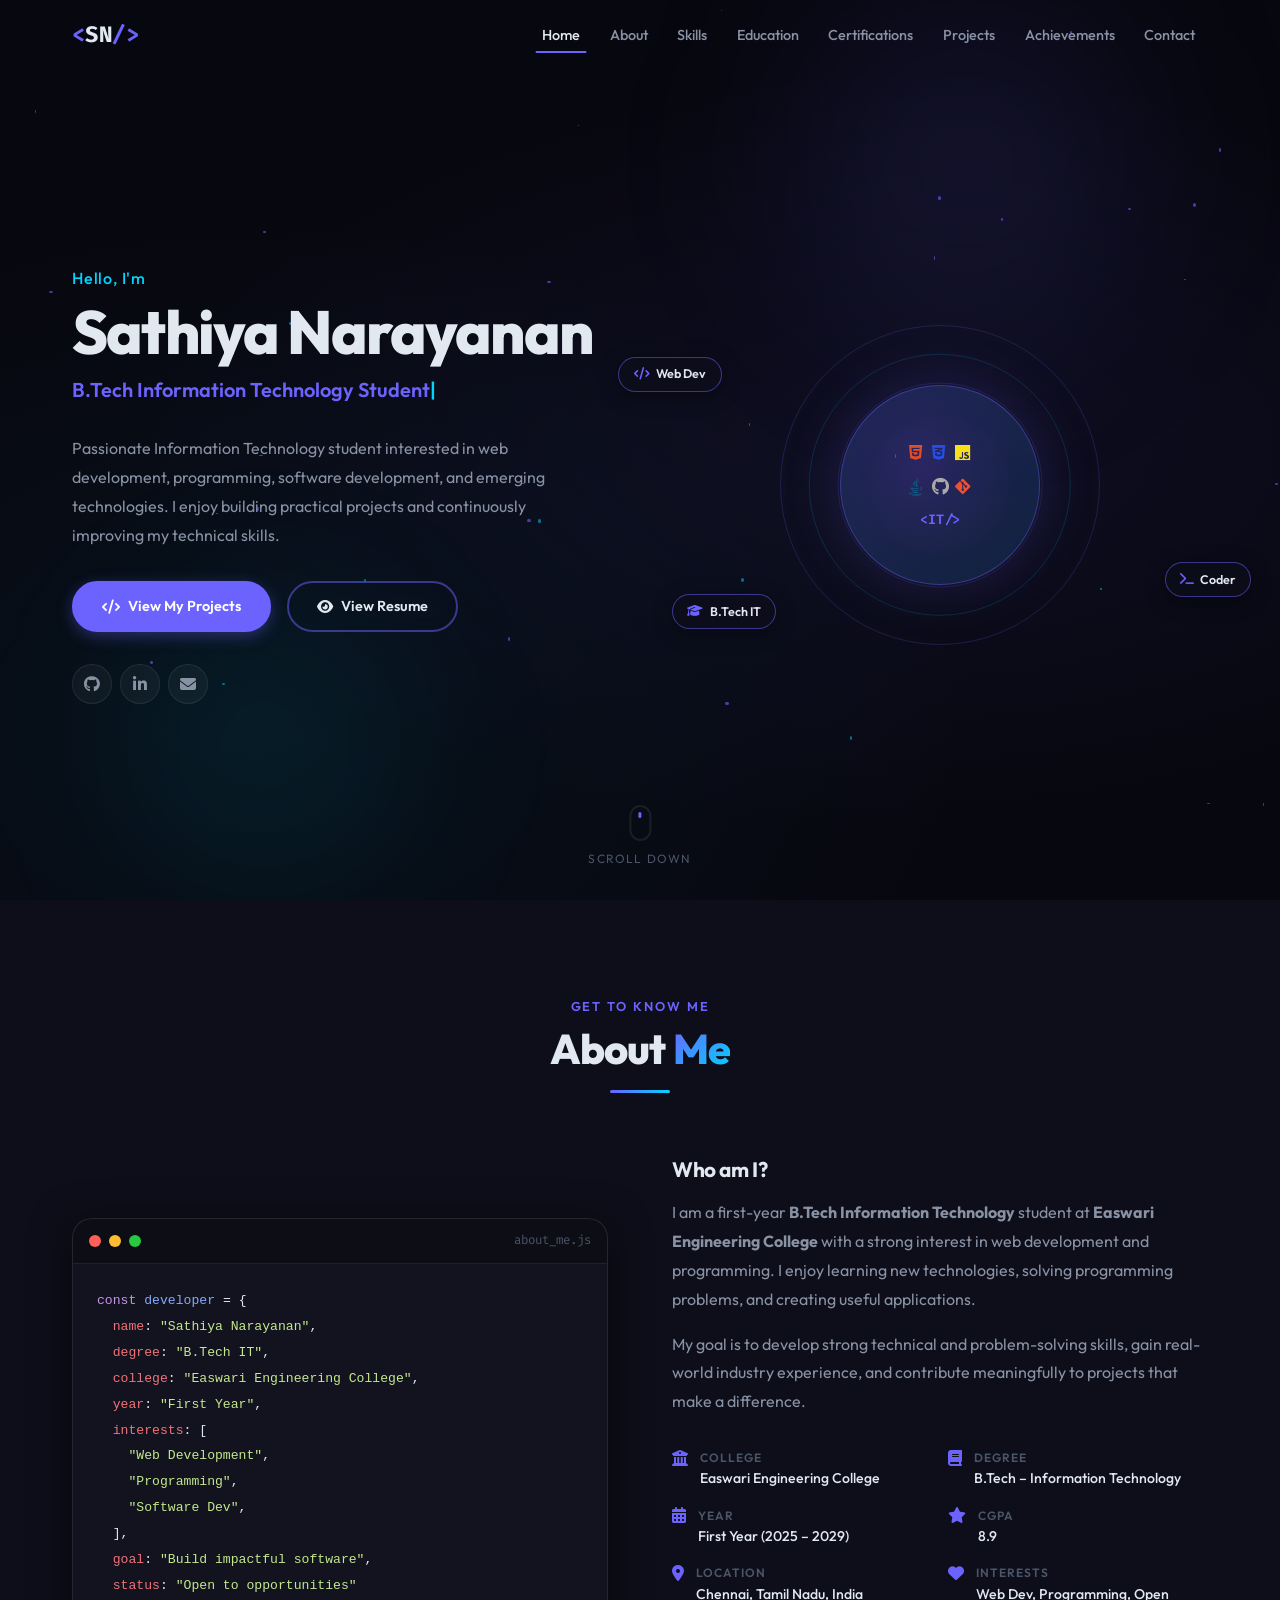
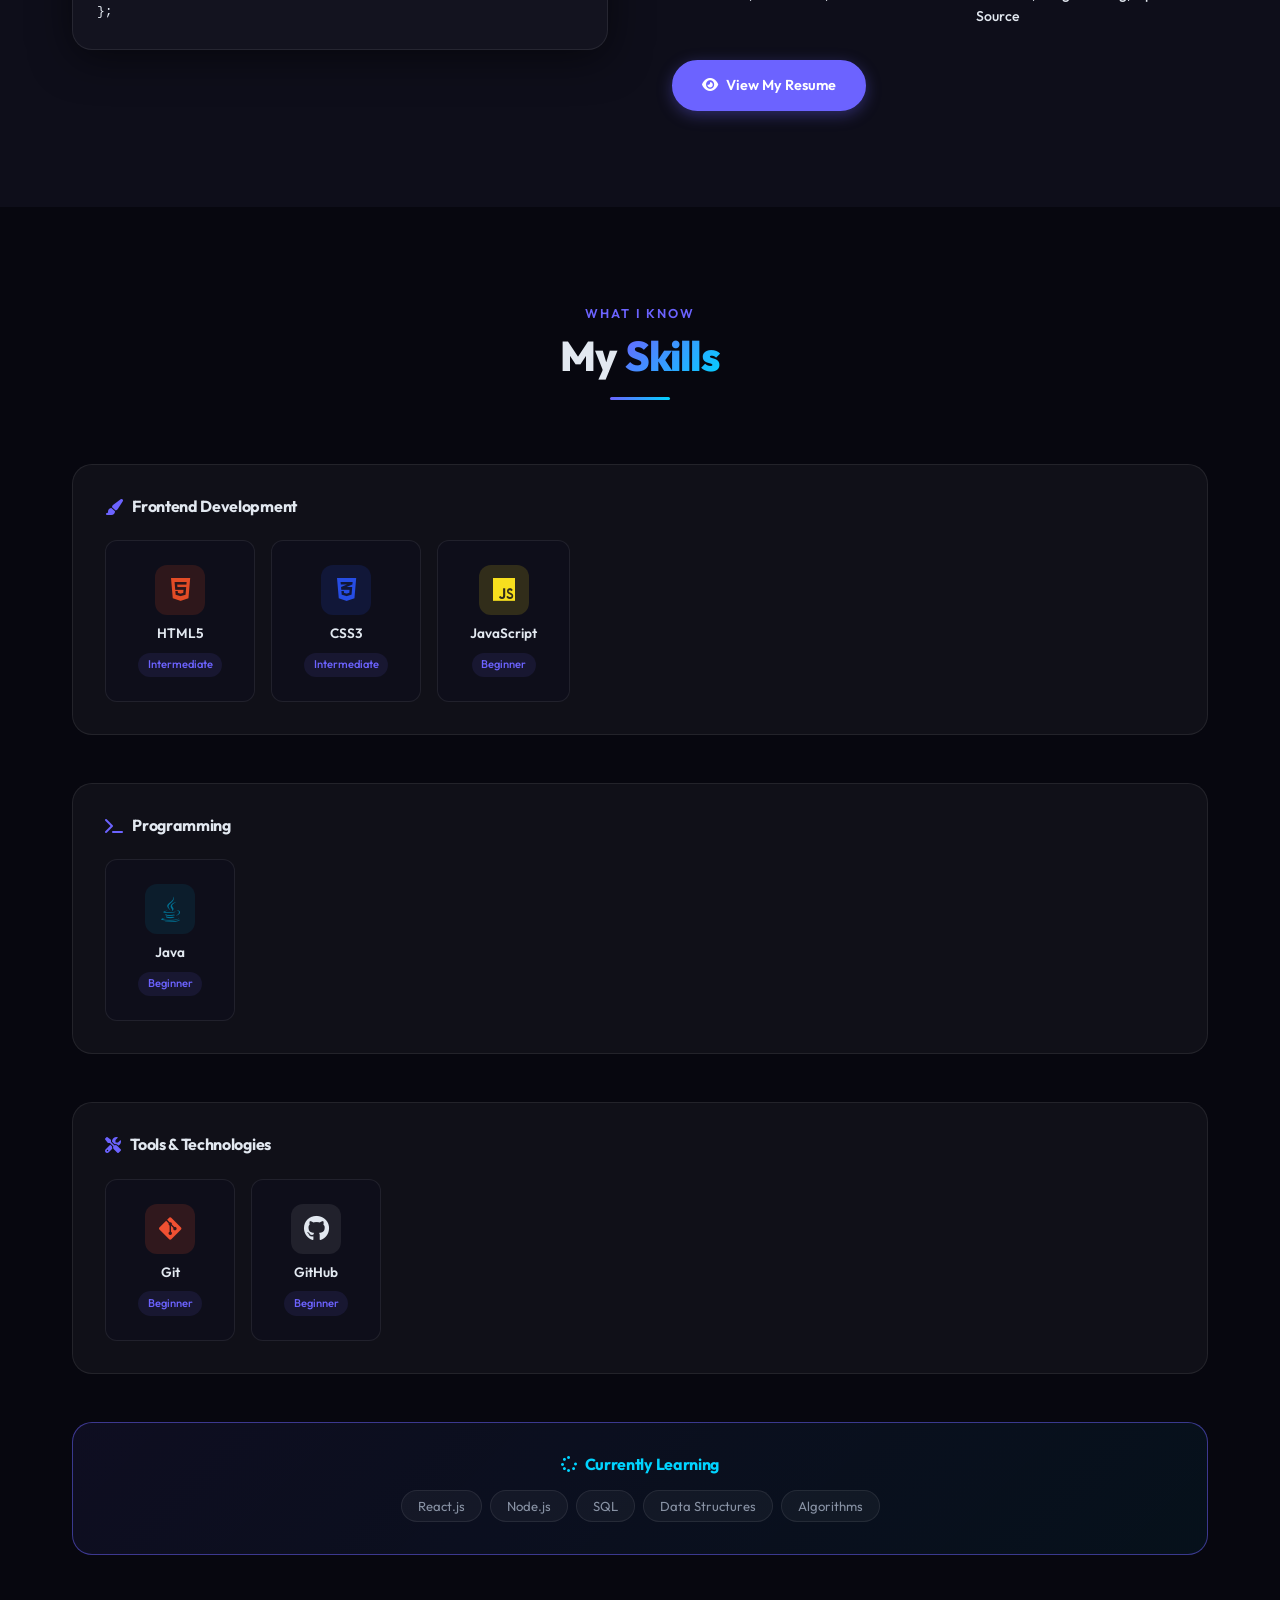
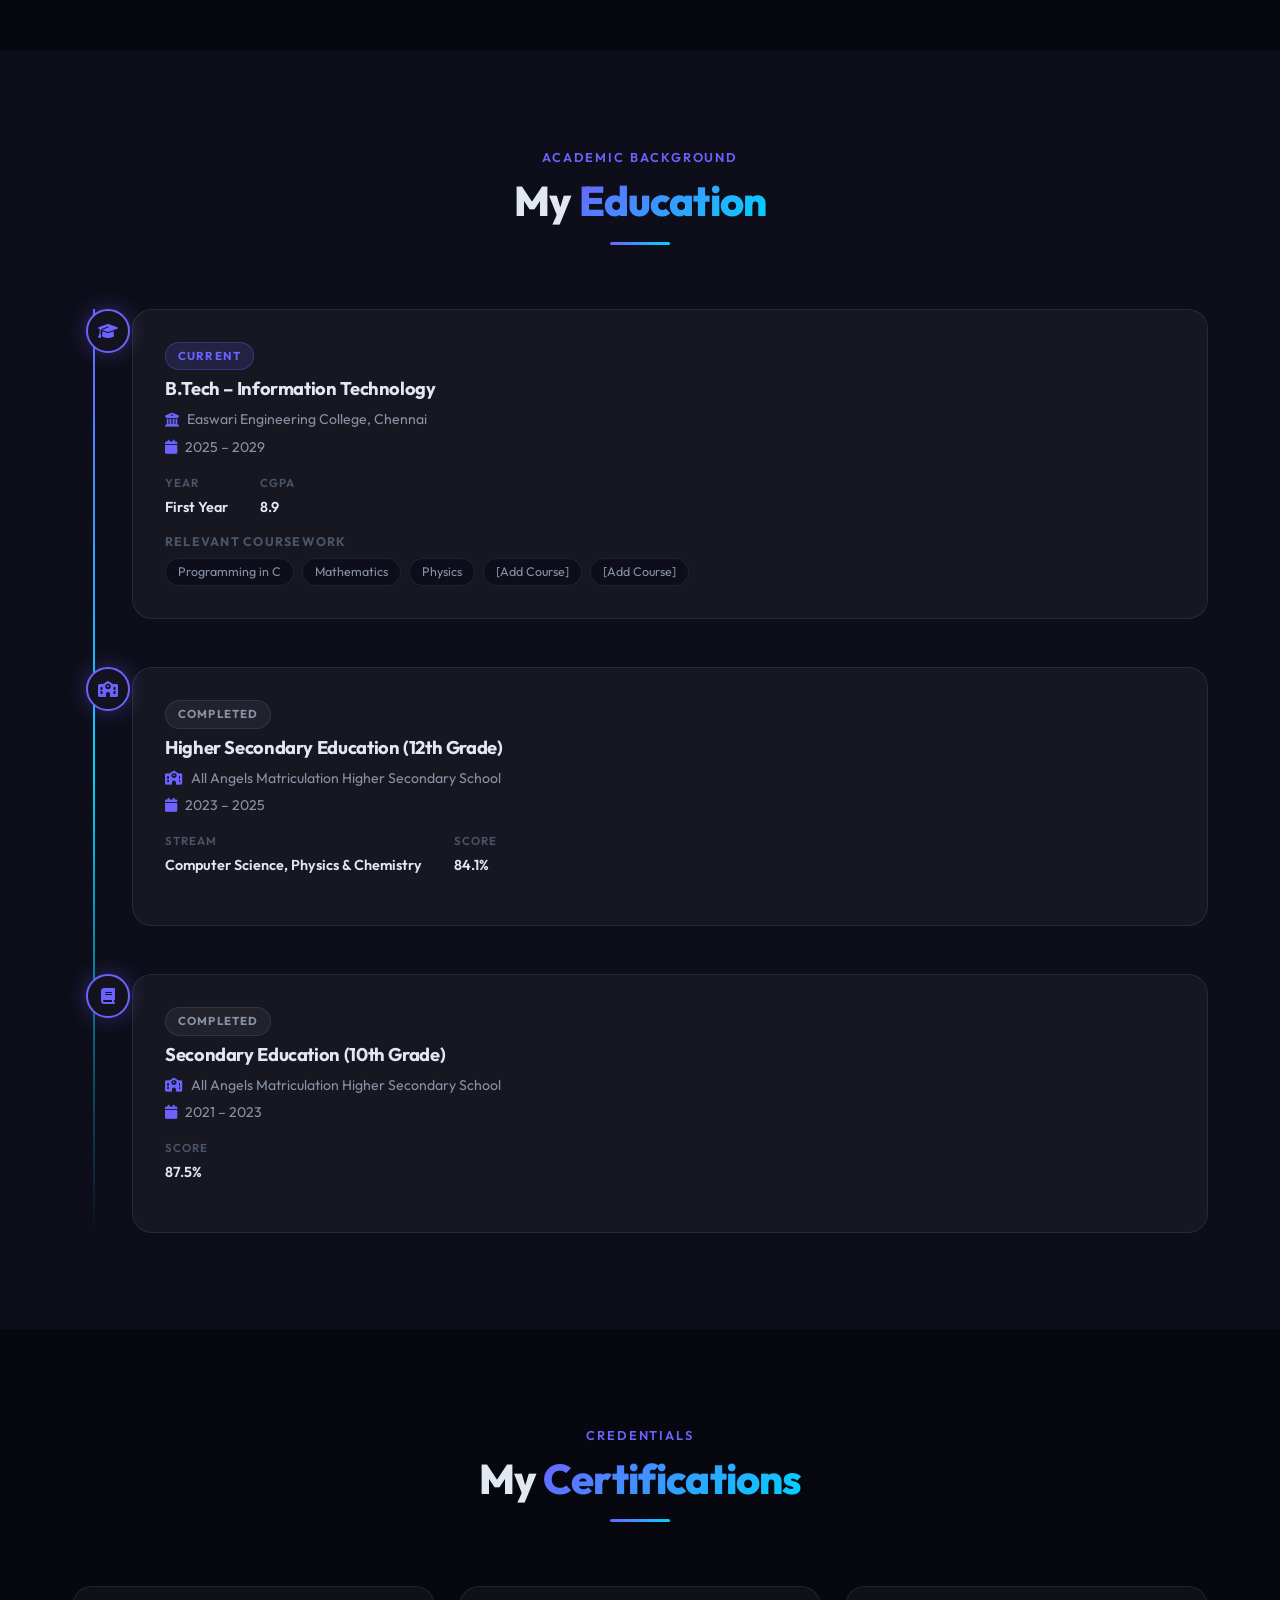
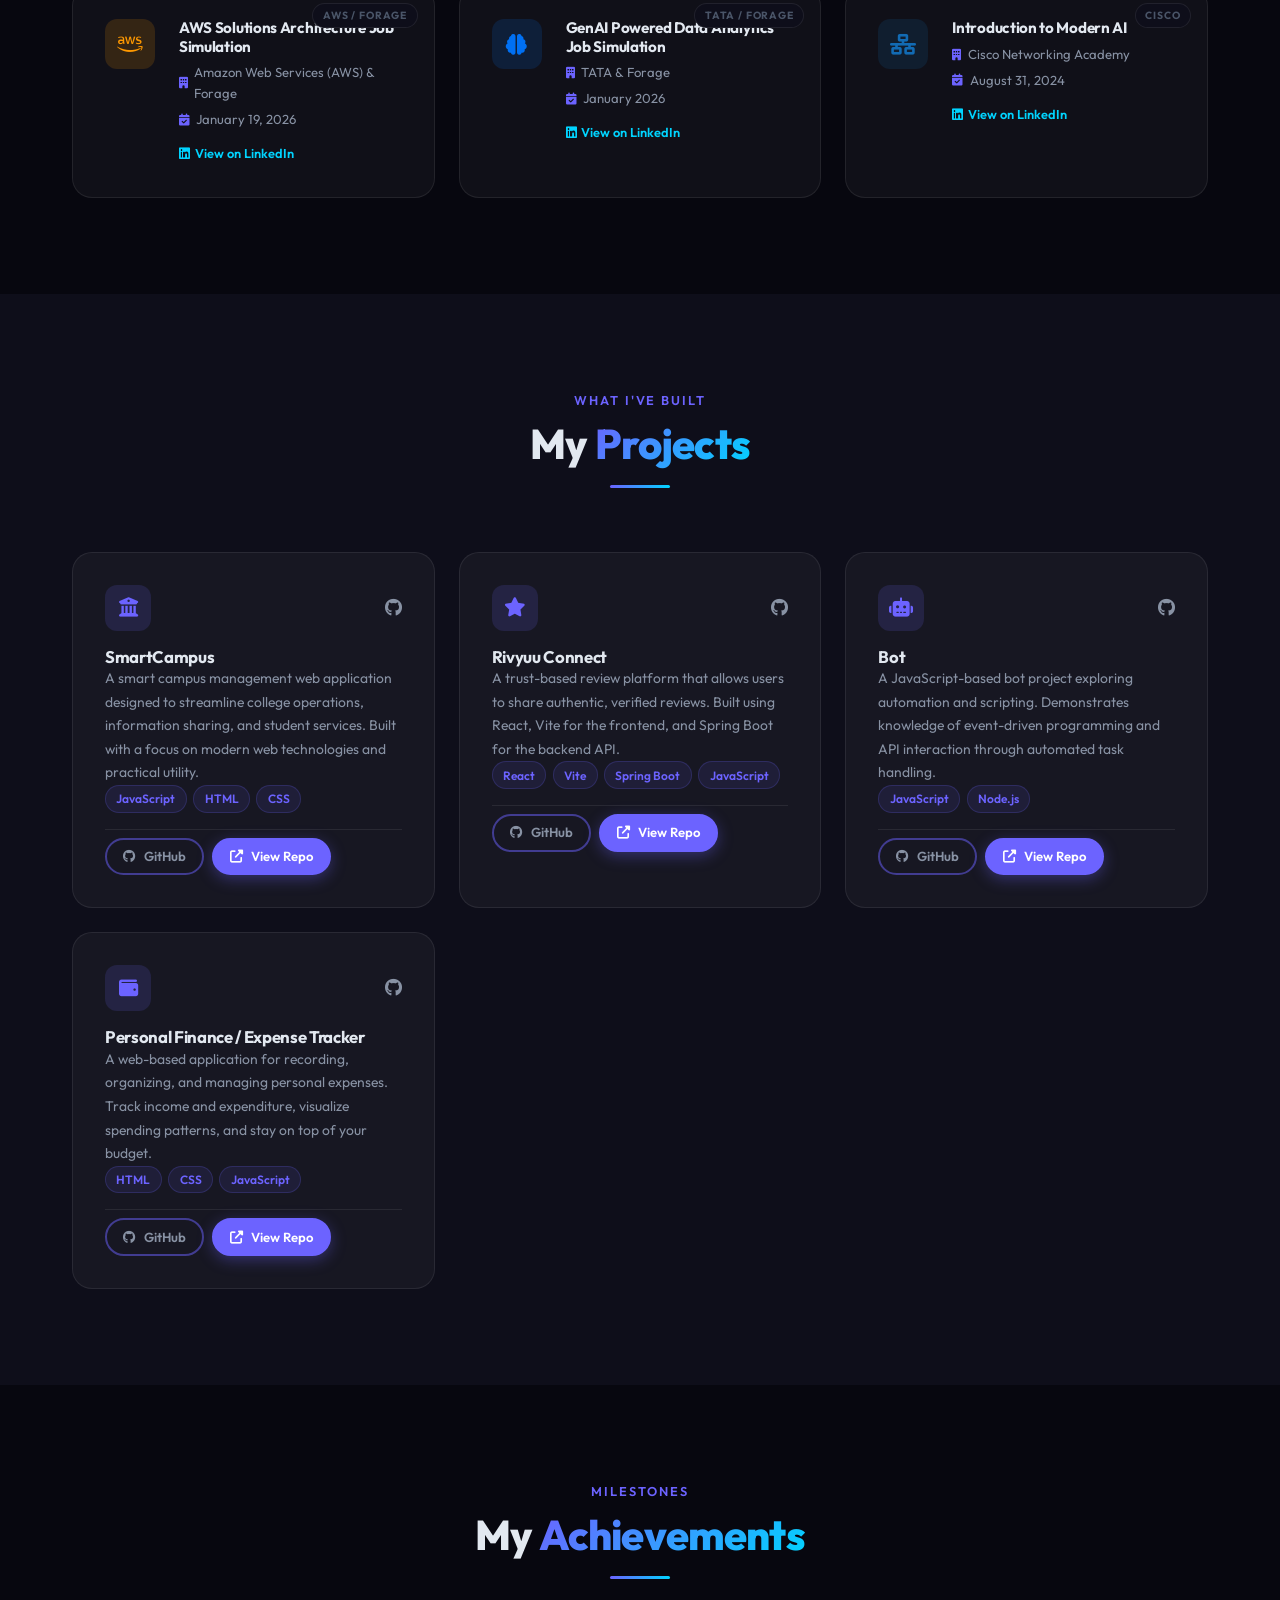
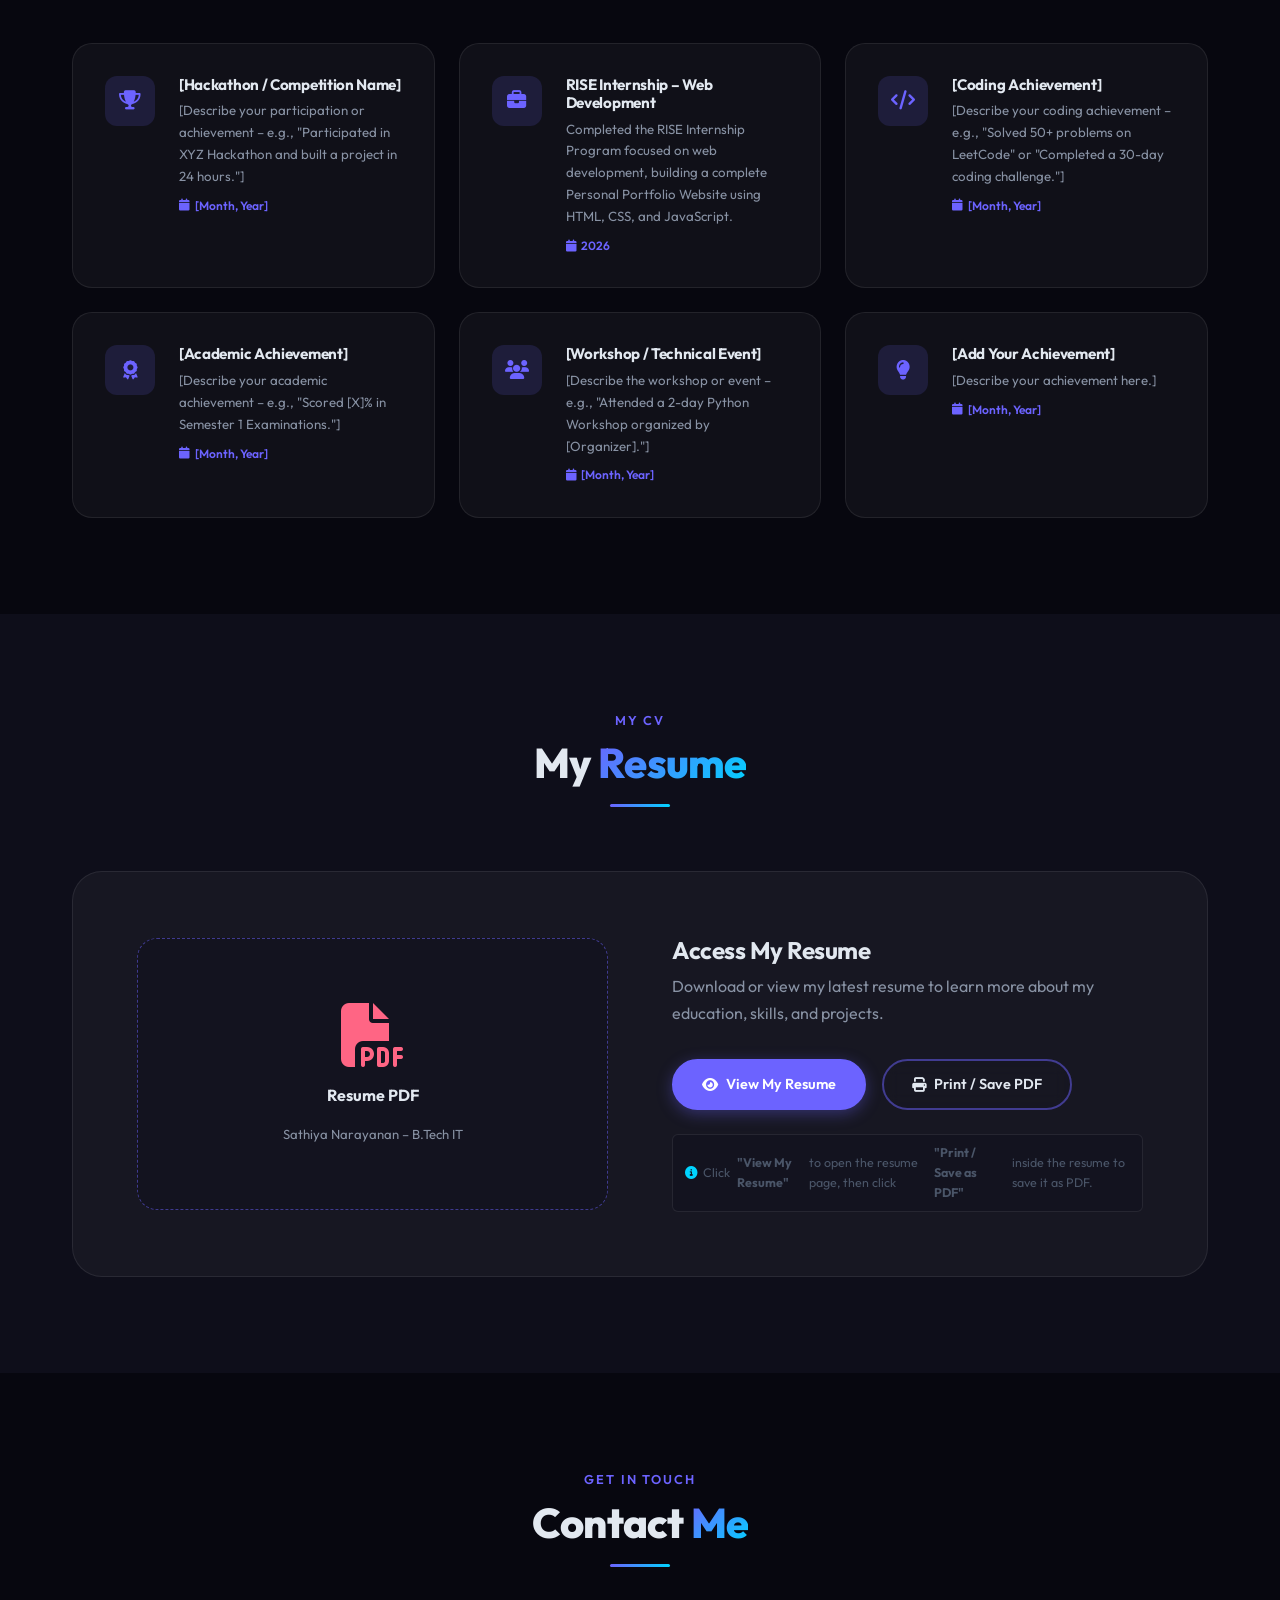
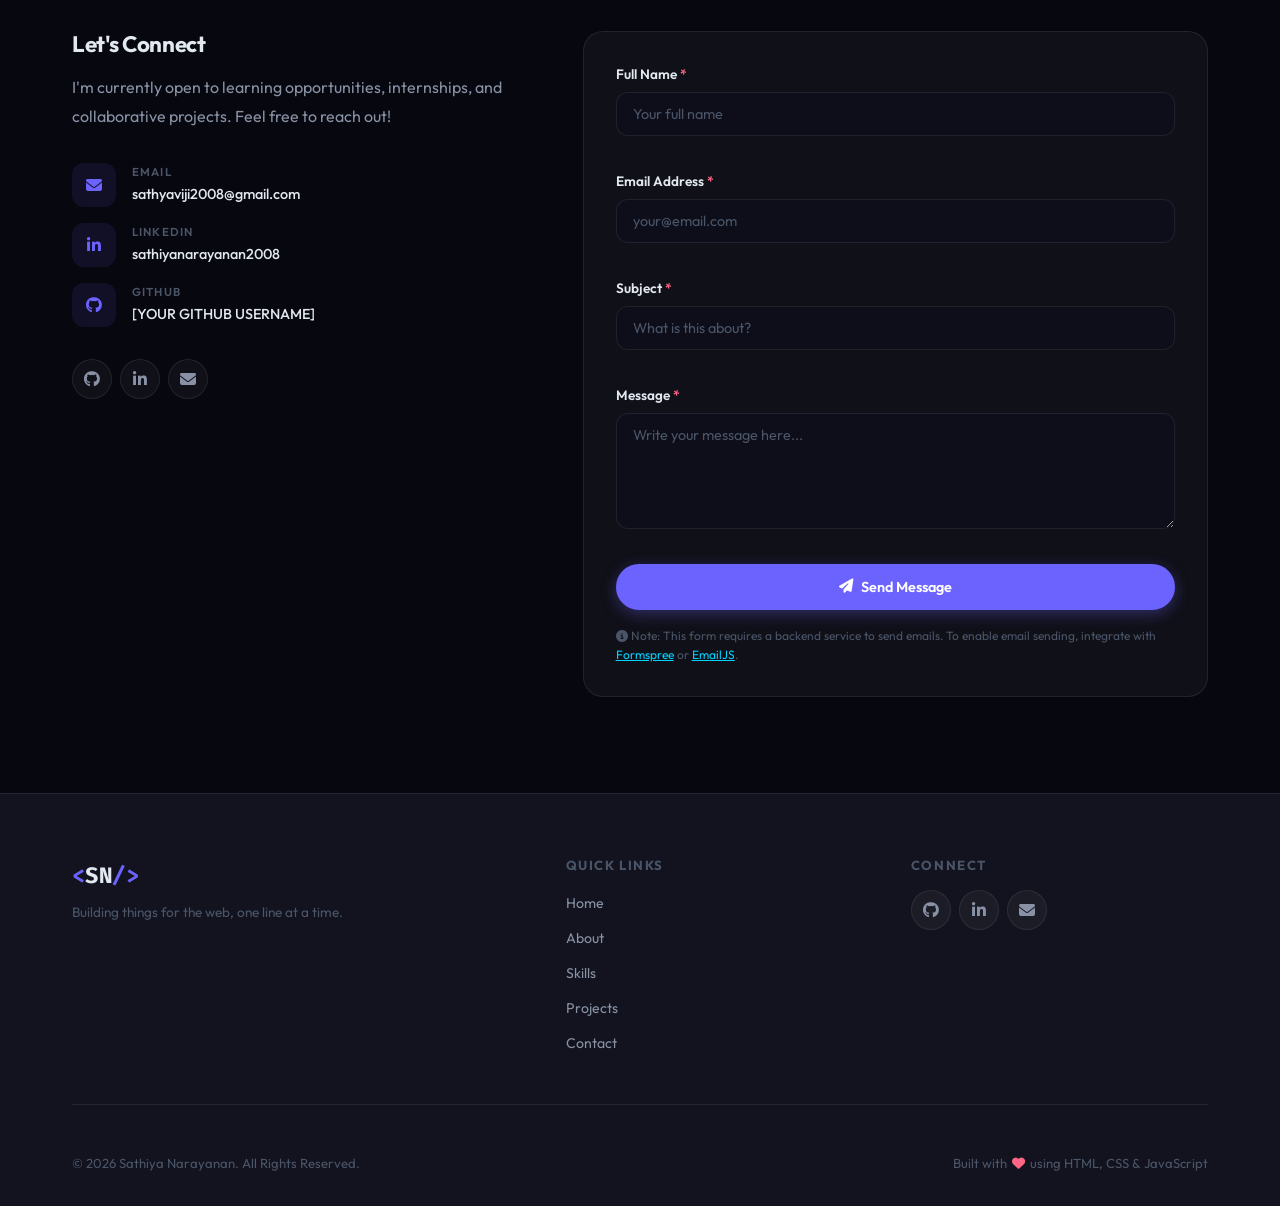
==== index.html @ fcdcfe01 "Initial commit: Complete Personal Portfolio" ====
<!DOCTYPE html>
<html lang="en">

<head>
  <meta charset="UTF-8" />
  <meta name="viewport" content="width=device-width, initial-scale=1.0" />
  <meta http-equiv="X-UA-Compatible" content="IE=edge" />

  <!-- SEO Meta Tags -->
  <title>Sathiya Narayanan | B.Tech Information Technology Student</title>
  <meta name="description"
    content="Personal portfolio of Sathiya Narayanan, a B.Tech Information Technology student at Easwari Engineering College. Showcasing skills in web development, programming, and emerging technologies." />
  <meta name="keywords"
    content="portfolio, B.Tech, Information Technology, web development, HTML, CSS, JavaScript, Java, student developer" />
  <meta name="author" content="Sathiya Narayanan" />

  <!-- Open Graph -->
  <meta property="og:title" content="Sathiya Narayanan | B.Tech IT Student Portfolio" />
  <meta property="og:description" content="Passionate IT student showcasing projects, skills, and certifications." />
  <meta property="og:type" content="website" />
  <meta property="og:url" content="[YOUR PORTFOLIO URL]" />

  <!-- Google Fonts -->
  <link rel="preconnect" href="https://fonts.googleapis.com" />
  <link rel="preconnect" href="https://fonts.gstatic.com" crossorigin />
  <link
    href="https://fonts.googleapis.com/css2?family=Outfit:wght@300;400;500;600;700;800&family=Fira+Code:wght@400;500&display=swap"
    rel="stylesheet" />

  <!-- Font Awesome -->
  <link rel="stylesheet" href="https://cdnjs.cloudflare.com/ajax/libs/font-awesome/6.5.0/css/all.min.css" />

  <!-- Stylesheet -->
  <link rel="stylesheet" href="style.css" />
</head>

<body>

  <!-- ===== BACK TO TOP BUTTON ===== -->
  <button id="backToTop" class="back-to-top" aria-label="Back to top">
    <i class="fas fa-chevron-up"></i>
  </button>

  <!-- ===== NAVIGATION ===== -->
  <nav class="navbar" id="navbar" role="navigation" aria-label="Main navigation">
    <div class="nav-container">
      <a href="#home" class="nav-logo" aria-label="Home">
        <span class="logo-bracket">&lt;</span>SN<span class="logo-bracket">/&gt;</span>
      </a>

      <ul class="nav-links" id="navLinks" role="menubar">
        <li role="none"><a href="#home" class="nav-link active" role="menuitem">Home</a></li>
        <li role="none"><a href="#about" class="nav-link" role="menuitem">About</a></li>
        <li role="none"><a href="#skills" class="nav-link" role="menuitem">Skills</a></li>
        <li role="none"><a href="#education" class="nav-link" role="menuitem">Education</a></li>
        <li role="none"><a href="#certifications" class="nav-link" role="menuitem">Certifications</a></li>
        <li role="none"><a href="#projects" class="nav-link" role="menuitem">Projects</a></li>
        <li role="none"><a href="#achievements" class="nav-link" role="menuitem">Achievements</a></li>
        <li role="none"><a href="#contact" class="nav-link" role="menuitem">Contact</a></li>
      </ul>

      <button class="hamburger" id="hamburger" aria-label="Toggle navigation menu" aria-expanded="false"
        aria-controls="navLinks">
        <span class="bar"></span>
        <span class="bar"></span>
        <span class="bar"></span>
      </button>
    </div>
  </nav>

  <main>

    <!-- ===== HERO SECTION ===== -->
    <section id="home" class="hero-section" aria-label="Hero / Home">
      <div class="hero-particles" id="heroParticles" aria-hidden="true"></div>
      <div class="hero-container">

        <div class="hero-content reveal">
          <p class="hero-greeting">Hello, I'm</p>
          <h1 class="hero-name">Sathiya Narayanan</h1>
          <p class="hero-title">
            <span class="typed-text" id="typedText"></span><span class="cursor" aria-hidden="true">|</span>
          </p>
          <p class="hero-description">
            Passionate Information Technology student interested in web development, programming, software development,
            and emerging technologies. I enjoy building practical projects and continuously improving my technical
            skills.
          </p>

          <div class="hero-buttons">
            <a href="#projects" class="btn btn-primary">
              <i class="fas fa-code" aria-hidden="true"></i> View My Projects
            </a>
            <a href="resume.html" class="btn btn-secondary" target="_blank" rel="noopener noreferrer" aria-label="View Resume">
              <i class="fas fa-eye" aria-hidden="true"></i> View Resume
            </a>
          </div>

          <div class="hero-socials">
            <a href="https://github.com/sathiyanarayanan-2008" target="_blank" rel="noopener noreferrer" class="social-icon"
              aria-label="GitHub Profile">
              <i class="fab fa-github"></i>
            </a>
            <a href="https://www.linkedin.com/in/sathiyanarayanan2008" target="_blank" rel="noopener noreferrer" class="social-icon"
              aria-label="LinkedIn Profile">
              <i class="fab fa-linkedin-in"></i>
            </a>
            <a href="mailto:sathyaviji2008@gmail.com" class="social-icon" aria-label="Send Email">
              <i class="fas fa-envelope"></i>
            </a>
          </div>
        </div>

        <div class="hero-visual reveal" aria-hidden="true">
          <div class="hero-avatar-wrapper">
            <div class="avatar-ring ring-1"></div>
            <div class="avatar-ring ring-2"></div>
            <div class="avatar-ring ring-3"></div>
            <div class="avatar-core">
              <div class="avatar-icon-grid">
                <div class="av-icon"><i class="fab fa-html5"></i></div>
                <div class="av-icon"><i class="fab fa-css3-alt"></i></div>
                <div class="av-icon"><i class="fab fa-js"></i></div>
                <div class="av-icon"><i class="fab fa-java"></i></div>
                <div class="av-icon"><i class="fab fa-github"></i></div>
                <div class="av-icon"><i class="fab fa-git-alt"></i></div>
              </div>
              <div class="avatar-center-text">
                <span class="fira">&lt;IT/&gt;</span>
              </div>
            </div>
          </div>

          <div class="floating-badge badge-1"><i class="fas fa-code"></i> Web Dev</div>
          <div class="floating-badge badge-2"><i class="fas fa-terminal"></i> Coder</div>
          <div class="floating-badge badge-3"><i class="fas fa-graduation-cap"></i> B.Tech IT</div>
        </div>

      </div>

      <div class="hero-scroll-indicator" aria-hidden="true">
        <div class="scroll-mouse">
          <div class="scroll-wheel"></div>
        </div>
        <span>Scroll Down</span>
      </div>
    </section>

    <!-- ===== ABOUT SECTION ===== -->
    <section id="about" class="section about-section" aria-labelledby="about-heading">
      <div class="container">
        <div class="section-header reveal">
          <p class="section-tag">Get to Know Me</p>
          <h2 id="about-heading" class="section-title">About <span class="highlight">Me</span></h2>
          <div class="section-divider"></div>
        </div>

        <div class="about-grid">
          <div class="about-visual reveal">
            <div class="about-card-visual">
              <div class="about-code-block">
                <div class="code-header">
                  <span class="dot red"></span><span class="dot yellow"></span><span class="dot green"></span>
                  <span class="code-filename">about_me.js</span>
                </div>
                <pre class="code-body fira"><code><span class="c-keyword">const</span> <span class="c-var">developer</span> = {
  <span class="c-key">name</span>: <span class="c-str">"Sathiya Narayanan"</span>,
  <span class="c-key">degree</span>: <span class="c-str">"B.Tech IT"</span>,
  <span class="c-key">college</span>: <span class="c-str">"Easwari Engineering College"</span>,
  <span class="c-key">year</span>: <span class="c-str">"First Year"</span>,
  <span class="c-key">interests</span>: [
    <span class="c-str">"Web Development"</span>,
    <span class="c-str">"Programming"</span>,
    <span class="c-str">"Software Dev"</span>,
  ],
  <span class="c-key">goal</span>: <span class="c-str">"Build impactful software"</span>,
  <span class="c-key">status</span>: <span class="c-str">"Open to opportunities"</span>
};</code></pre>
              </div>
            </div>
          </div>

          <div class="about-content reveal">
            <h3 class="about-sub">Who am I?</h3>
            <p class="about-text">
              I am a first-year <strong>B.Tech Information Technology</strong> student at <strong>Easwari Engineering
                College</strong> with a strong interest in web development and programming. I enjoy learning new
              technologies, solving programming problems, and creating useful applications.
            </p>
            <p class="about-text">
              My goal is to develop strong technical and problem-solving skills, gain real-world industry experience,
              and contribute meaningfully to projects that make a difference.
            </p>

            <div class="about-info-grid">
              <div class="info-item">
                <i class="fas fa-university" aria-hidden="true"></i>
                <div>
                  <span class="info-label">College</span>
                  <span class="info-value">Easwari Engineering College</span>
                </div>
              </div>
              <div class="info-item">
                <i class="fas fa-book" aria-hidden="true"></i>
                <div>
                  <span class="info-label">Degree</span>
                  <span class="info-value">B.Tech – Information Technology</span>
                </div>
              </div>
              <div class="info-item">
                <i class="fas fa-calendar-alt" aria-hidden="true"></i>
                <div>
                  <span class="info-label">Year</span>
                  <span class="info-value">First Year (2025 – 2029)</span>
                </div>
              </div>
              <div class="info-item">
                <i class="fas fa-star" aria-hidden="true"></i>
                <div>
                  <span class="info-label">CGPA</span>
                  <span class="info-value">8.9</span>
                </div>
              </div>
              <div class="info-item">
                <i class="fas fa-map-marker-alt" aria-hidden="true"></i>
                <div>
                  <span class="info-label">Location</span>
                  <span class="info-value">Chennai, Tamil Nadu, India</span>
                </div>
              </div>
              <div class="info-item">
                <i class="fas fa-heart" aria-hidden="true"></i>
                <div>
                  <span class="info-label">Interests</span>
                  <span class="info-value">Web Dev, Programming, Open Source</span>
                </div>
              </div>
            </div>

            <a href="resume.html" class="btn btn-primary" target="_blank" rel="noopener noreferrer" aria-label="View Resume">
              <i class="fas fa-eye" aria-hidden="true"></i> View My Resume
            </a>
          </div>
        </div>
      </div>
    </section>

    <!-- ===== SKILLS SECTION ===== -->
    <section id="skills" class="section skills-section" aria-labelledby="skills-heading">
      <div class="container">
        <div class="section-header reveal">
          <p class="section-tag">What I Know</p>
          <h2 id="skills-heading" class="section-title">My <span class="highlight">Skills</span></h2>
          <div class="section-divider"></div>
        </div>

        <div class="skills-categories reveal">

          <div class="skill-category">
            <h3 class="category-title"><i class="fas fa-paint-brush"></i> Frontend Development</h3>
            <div class="skills-grid">
              <div class="skill-card">
                <div class="skill-icon html"><i class="fab fa-html5"></i></div>
                <span class="skill-name">HTML5</span>
                <span class="skill-level">Intermediate</span>
              </div>
              <div class="skill-card">
                <div class="skill-icon css"><i class="fab fa-css3-alt"></i></div>
                <span class="skill-name">CSS3</span>
                <span class="skill-level">Intermediate</span>
              </div>
              <div class="skill-card">
                <div class="skill-icon js"><i class="fab fa-js"></i></div>
                <span class="skill-name">JavaScript</span>
                <span class="skill-level">Beginner</span>
              </div>
            </div>
          </div>

          <div class="skill-category">
            <h3 class="category-title"><i class="fas fa-terminal"></i> Programming</h3>
            <div class="skills-grid">
              <div class="skill-card">
                <div class="skill-icon java"><i class="fab fa-java"></i></div>
                <span class="skill-name">Java</span>
                <span class="skill-level">Beginner</span>
              </div>
            </div>
          </div>

          <div class="skill-category">
            <h3 class="category-title"><i class="fas fa-tools"></i> Tools &amp; Technologies</h3>
            <div class="skills-grid">
              <div class="skill-card">
                <div class="skill-icon git"><i class="fab fa-git-alt"></i></div>
                <span class="skill-name">Git</span>
                <span class="skill-level">Beginner</span>
              </div>
              <div class="skill-card">
                <div class="skill-icon github"><i class="fab fa-github"></i></div>
                <span class="skill-name">GitHub</span>
                <span class="skill-level">Beginner</span>
              </div>
            </div>
          </div>

        </div>

        <!-- Currently Learning -->
        <div class="learning-bar reveal">
          <h3 class="learning-title"><i class="fas fa-spinner fa-spin"></i> Currently Learning</h3>
          <div class="learning-tags">
            <span class="learning-tag">React.js</span>
            <span class="learning-tag">Node.js</span>
            <span class="learning-tag">SQL</span>
            <span class="learning-tag">Data Structures</span>
            <span class="learning-tag">Algorithms</span>
          </div>
        </div>

      </div>
    </section>

    <!-- ===== EDUCATION SECTION ===== -->
    <section id="education" class="section education-section" aria-labelledby="education-heading">
      <div class="container">
        <div class="section-header reveal">
          <p class="section-tag">Academic Background</p>
          <h2 id="education-heading" class="section-title">My <span class="highlight">Education</span></h2>
          <div class="section-divider"></div>
        </div>

        <div class="timeline">

          <div class="timeline-item reveal">
            <div class="timeline-dot"><i class="fas fa-graduation-cap"></i></div>
            <div class="timeline-content">
              <div class="timeline-badge">Current</div>
              <h3 class="timeline-title">B.Tech – Information Technology</h3>
              <p class="timeline-institute"><i class="fas fa-university"></i> Easwari Engineering College, Chennai</p>
              <p class="timeline-period"><i class="fas fa-calendar"></i> 2025 – 2029</p>
              <div class="timeline-details">
                <div class="detail-item">
                  <span class="detail-label">Year</span>
                  <span class="detail-value">First Year</span>
                </div>
                <div class="detail-item">
                  <span class="detail-label">CGPA</span>
                  <span class="detail-value">8.9</span>
                </div>
              </div>
              <div class="coursework">
                <h4>Relevant Coursework</h4>
                <div class="course-tags">
                  <span class="course-tag">Programming in C</span>
                  <span class="course-tag">Mathematics</span>
                  <span class="course-tag">Physics</span>
                  <span class="course-tag">[Add Course]</span>
                  <span class="course-tag">[Add Course]</span>
                </div>
              </div>
            </div>
          </div>

          <div class="timeline-item reveal">
            <div class="timeline-dot"><i class="fas fa-school"></i></div>
            <div class="timeline-content">
              <div class="timeline-badge past">Completed</div>
              <h3 class="timeline-title">Higher Secondary Education (12th Grade)</h3>
              <p class="timeline-institute"><i class="fas fa-school"></i> All Angels Matriculation Higher Secondary School</p>
              <p class="timeline-period"><i class="fas fa-calendar"></i> 2023 – 2025</p>
              <div class="timeline-details">
                <div class="detail-item">
                  <span class="detail-label">Stream</span>
                  <span class="detail-value">Computer Science, Physics &amp; Chemistry</span>
                </div>
                <div class="detail-item">
                  <span class="detail-label">Score</span>
                  <span class="detail-value">84.1%</span>
                </div>
              </div>
            </div>
          </div>

          <div class="timeline-item reveal">
            <div class="timeline-dot"><i class="fas fa-book"></i></div>
            <div class="timeline-content">
              <div class="timeline-badge past">Completed</div>
              <h3 class="timeline-title">Secondary Education (10th Grade)</h3>
              <p class="timeline-institute"><i class="fas fa-school"></i> All Angels Matriculation Higher Secondary School</p>
              <p class="timeline-period"><i class="fas fa-calendar"></i> 2021 – 2023</p>
              <div class="timeline-details">
                <div class="detail-item">
                  <span class="detail-label">Score</span>
                  <span class="detail-value">87.5%</span>
                </div>
              </div>
            </div>
          </div>

        </div>
      </div>
    </section>

    <!-- ===== CERTIFICATIONS SECTION ===== -->
    <section id="certifications" class="section cert-section" aria-labelledby="cert-heading">
      <div class="container">
        <div class="section-header reveal">
          <p class="section-tag">Credentials</p>
          <h2 id="cert-heading" class="section-title">My <span class="highlight">Certifications</span></h2>
          <div class="section-divider"></div>
        </div>

        <div class="cert-grid">

          <!-- Cert 1: AWS Solutions Architecture – Forage -->
          <div class="cert-card reveal">
            <div class="cert-icon" style="background:rgba(255,153,0,0.15);color:#ff9900;"><i class="fab fa-aws"></i></div>
            <div class="cert-content">
              <h3 class="cert-title">AWS Solutions Architecture Job Simulation</h3>
              <p class="cert-issuer"><i class="fas fa-building"></i> Amazon Web Services (AWS) &amp; Forage</p>
              <p class="cert-date"><i class="fas fa-calendar-check"></i> January 19, 2026</p>
              <a href="https://www.linkedin.com/in/sathiyanarayanan2008/recent-activity/all/" target="_blank" rel="noopener noreferrer" class="cert-link"
                aria-label="View AWS certificate on LinkedIn">
                <i class="fab fa-linkedin"></i> View on LinkedIn
              </a>
            </div>
            <div class="cert-badge">AWS / Forage</div>
          </div>

          <!-- Cert 2: GenAI Powered Data Analytics – TATA / Forage -->
          <div class="cert-card reveal">
            <div class="cert-icon" style="background:rgba(0,112,243,0.15);color:#0070f3;"><i class="fas fa-brain"></i></div>
            <div class="cert-content">
              <h3 class="cert-title">GenAI Powered Data Analytics Job Simulation</h3>
              <p class="cert-issuer"><i class="fas fa-building"></i> TATA &amp; Forage</p>
              <p class="cert-date"><i class="fas fa-calendar-check"></i> January 2026</p>
              <a href="https://www.linkedin.com/in/sathiyanarayanan2008/recent-activity/all/" target="_blank" rel="noopener noreferrer" class="cert-link"
                aria-label="View TATA GenAI certificate on LinkedIn">
                <i class="fab fa-linkedin"></i> View on LinkedIn
              </a>
            </div>
            <div class="cert-badge">TATA / Forage</div>
          </div>

          <!-- Cert 3: Introduction to Modern AI – Cisco Networking Academy -->
          <div class="cert-card reveal">
            <div class="cert-icon" style="background:rgba(18,107,180,0.15);color:#126bb4;"><i class="fas fa-network-wired"></i></div>
            <div class="cert-content">
              <h3 class="cert-title">Introduction to Modern AI</h3>
              <p class="cert-issuer"><i class="fas fa-building"></i> Cisco Networking Academy</p>
              <p class="cert-date"><i class="fas fa-calendar-check"></i> August 31, 2024</p>
              <a href="https://www.linkedin.com/in/sathiyanarayanan2008/recent-activity/all/" target="_blank" rel="noopener noreferrer" class="cert-link"
                aria-label="View Cisco certificate on LinkedIn">
                <i class="fab fa-linkedin"></i> View on LinkedIn
              </a>
            </div>
            <div class="cert-badge">Cisco</div>
          </div>

          <!-- Add more cert cards as needed -->

        </div>
      </div>
    </section>

    <!-- ===== PROJECTS SECTION ===== -->
    <section id="projects" class="section projects-section" aria-labelledby="projects-heading">
      <div class="container">
        <div class="section-header reveal">
          <p class="section-tag">What I've Built</p>
          <h2 id="projects-heading" class="section-title">My <span class="highlight">Projects</span></h2>
          <div class="section-divider"></div>
        </div>

        <div class="projects-grid">

          <!-- Project 1: SmartCampus -->
          <article class="project-card reveal" aria-label="SmartCampus project">
            <div class="project-header">
              <div class="project-icon"><i class="fas fa-university"></i></div>
              <div class="project-links-top">
                <a href="https://github.com/sathiyanarayanan-2008/SmartCampus" target="_blank" rel="noopener noreferrer" class="project-icon-link"
                  aria-label="View SmartCampus on GitHub">
                  <i class="fab fa-github"></i>
                </a>
              </div>
            </div>
            <div class="project-content">
              <h3 class="project-title">SmartCampus</h3>
              <p class="project-description">
                A smart campus management web application designed to streamline college operations, information sharing, and student services. Built with a focus on modern web technologies and practical utility.
              </p>
              <div class="project-tech">
                <span class="tech-tag">JavaScript</span>
                <span class="tech-tag">HTML</span>
                <span class="tech-tag">CSS</span>
              </div>
            </div>
            <div class="project-footer">
              <a href="https://github.com/sathiyanarayanan-2008/SmartCampus" target="_blank" rel="noopener noreferrer" class="btn btn-sm btn-outline"
                aria-label="View SmartCampus on GitHub">
                <i class="fab fa-github"></i> GitHub
              </a>
              <a href="https://github.com/sathiyanarayanan-2008/SmartCampus" target="_blank" rel="noopener noreferrer" class="btn btn-sm btn-primary"
                aria-label="View SmartCampus repository">
                <i class="fas fa-external-link-alt"></i> View Repo
              </a>
            </div>
          </article>

          <!-- Project 2: rivyuu-connect -->
          <article class="project-card reveal" aria-label="rivyuu-connect project">
            <div class="project-header">
              <div class="project-icon"><i class="fas fa-star"></i></div>
              <div class="project-links-top">
                <a href="https://github.com/sathiyanarayanan-2008/rivyuu-connect" target="_blank" rel="noopener noreferrer" class="project-icon-link"
                  aria-label="View rivyuu-connect on GitHub">
                  <i class="fab fa-github"></i>
                </a>
              </div>
            </div>
            <div class="project-content">
              <h3 class="project-title">Rivyuu Connect</h3>
              <p class="project-description">
                A trust-based review platform that allows users to share authentic, verified reviews. Built using React, Vite for the frontend, and Spring Boot for the backend API.
              </p>
              <div class="project-tech">
                <span class="tech-tag">React</span>
                <span class="tech-tag">Vite</span>
                <span class="tech-tag">Spring Boot</span>
                <span class="tech-tag">JavaScript</span>
              </div>
            </div>
            <div class="project-footer">
              <a href="https://github.com/sathiyanarayanan-2008/rivyuu-connect" target="_blank" rel="noopener noreferrer" class="btn btn-sm btn-outline"
                aria-label="View rivyuu-connect on GitHub">
                <i class="fab fa-github"></i> GitHub
              </a>
              <a href="https://github.com/sathiyanarayanan-2008/rivyuu-connect" target="_blank" rel="noopener noreferrer" class="btn btn-sm btn-primary"
                aria-label="View rivyuu-connect repository">
                <i class="fas fa-external-link-alt"></i> View Repo
              </a>
            </div>
          </article>

          <!-- Project 3: Bot -->
          <article class="project-card reveal" aria-label="Bot project">
            <div class="project-header">
              <div class="project-icon"><i class="fas fa-robot"></i></div>
              <div class="project-links-top">
                <a href="https://github.com/sathiyanarayanan-2008/bot" target="_blank" rel="noopener noreferrer" class="project-icon-link"
                  aria-label="View bot on GitHub">
                  <i class="fab fa-github"></i>
                </a>
              </div>
            </div>
            <div class="project-content">
              <h3 class="project-title">Bot</h3>
              <p class="project-description">
                A JavaScript-based bot project exploring automation and scripting. Demonstrates knowledge of event-driven programming and API interaction through automated task handling.
              </p>
              <div class="project-tech">
                <span class="tech-tag">JavaScript</span>
                <span class="tech-tag">Node.js</span>
              </div>
            </div>
            <div class="project-footer">
              <a href="https://github.com/sathiyanarayanan-2008/bot" target="_blank" rel="noopener noreferrer" class="btn btn-sm btn-outline"
                aria-label="View bot on GitHub">
                <i class="fab fa-github"></i> GitHub
              </a>
              <a href="https://github.com/sathiyanarayanan-2008/bot" target="_blank" rel="noopener noreferrer" class="btn btn-sm btn-primary"
                aria-label="View bot repository">
                <i class="fas fa-external-link-alt"></i> View Repo
              </a>
            </div>
          </article>

          <!-- Project 4: Personal Finance / Expense Tracker -->
          <article class="project-card reveal" aria-label="Personal Finance Tracker project">
            <div class="project-header">
              <div class="project-icon"><i class="fas fa-wallet"></i></div>
              <div class="project-links-top">
                <a href="https://github.com/sathiyanarayanan-2008" target="_blank" rel="noopener noreferrer" class="project-icon-link"
                  aria-label="View GitHub profile">
                  <i class="fab fa-github"></i>
                </a>
              </div>
            </div>
            <div class="project-content">
              <h3 class="project-title">Personal Finance / Expense Tracker</h3>
              <p class="project-description">
                A web-based application for recording, organizing, and managing personal expenses. Track income and expenditure, visualize spending patterns, and stay on top of your budget.
              </p>
              <div class="project-tech">
                <span class="tech-tag">HTML</span>
                <span class="tech-tag">CSS</span>
                <span class="tech-tag">JavaScript</span>
              </div>
            </div>
            <div class="project-footer">
              <a href="https://github.com/sathiyanarayanan-2008" target="_blank" rel="noopener noreferrer" class="btn btn-sm btn-outline"
                aria-label="View on GitHub">
                <i class="fab fa-github"></i> GitHub
              </a>
              <a href="https://github.com/sathiyanarayanan-2008" target="_blank" rel="noopener noreferrer" class="btn btn-sm btn-primary"
                aria-label="View project">
                <i class="fas fa-external-link-alt"></i> View Repo
              </a>
            </div>
          </article>

        </div>

      </div>
    </section>

    <!-- ===== ACHIEVEMENTS SECTION ===== -->
    <section id="achievements" class="section achievements-section" aria-labelledby="achievements-heading">
      <div class="container">
        <div class="section-header reveal">
          <p class="section-tag">Milestones</p>
          <h2 id="achievements-heading" class="section-title">My <span class="highlight">Achievements</span></h2>
          <div class="section-divider"></div>
        </div>

        <div class="achievements-grid">

          <div class="achievement-card reveal">
            <div class="achievement-icon"><i class="fas fa-trophy"></i></div>
            <div class="achievement-content">
              <h3 class="achievement-title">[Hackathon / Competition Name]</h3>
              <p class="achievement-desc">[Describe your participation or achievement – e.g., "Participated in XYZ
                Hackathon and built a project in 24 hours."]</p>
              <span class="achievement-date"><i class="fas fa-calendar"></i> [Month, Year]</span>
            </div>
          </div>

          <div class="achievement-card reveal">
            <div class="achievement-icon"><i class="fas fa-briefcase"></i></div>
            <div class="achievement-content">
              <h3 class="achievement-title">RISE Internship – Web Development</h3>
              <p class="achievement-desc">Completed the RISE Internship Program focused on web development, building a
                complete Personal Portfolio Website using HTML, CSS, and JavaScript.</p>
              <span class="achievement-date"><i class="fas fa-calendar"></i> 2026</span>
            </div>
          </div>

          <div class="achievement-card reveal">
            <div class="achievement-icon"><i class="fas fa-code"></i></div>
            <div class="achievement-content">
              <h3 class="achievement-title">[Coding Achievement]</h3>
              <p class="achievement-desc">[Describe your coding achievement – e.g., "Solved 50+ problems on LeetCode" or
                "Completed a 30-day coding challenge."]</p>
              <span class="achievement-date"><i class="fas fa-calendar"></i> [Month, Year]</span>
            </div>
          </div>

          <div class="achievement-card reveal">
            <div class="achievement-icon"><i class="fas fa-award"></i></div>
            <div class="achievement-content">
              <h3 class="achievement-title">[Academic Achievement]</h3>
              <p class="achievement-desc">[Describe your academic achievement – e.g., "Scored [X]% in Semester 1
                Examinations."]</p>
              <span class="achievement-date"><i class="fas fa-calendar"></i> [Month, Year]</span>
            </div>
          </div>

          <div class="achievement-card reveal">
            <div class="achievement-icon"><i class="fas fa-users"></i></div>
            <div class="achievement-content">
              <h3 class="achievement-title">[Workshop / Technical Event]</h3>
              <p class="achievement-desc">[Describe the workshop or event – e.g., "Attended a 2-day Python Workshop
                organized by [Organizer]."]</p>
              <span class="achievement-date"><i class="fas fa-calendar"></i> [Month, Year]</span>
            </div>
          </div>

          <div class="achievement-card reveal">
            <div class="achievement-icon"><i class="fas fa-lightbulb"></i></div>
            <div class="achievement-content">
              <h3 class="achievement-title">[Add Your Achievement]</h3>
              <p class="achievement-desc">[Describe your achievement here.]</p>
              <span class="achievement-date"><i class="fas fa-calendar"></i> [Month, Year]</span>
            </div>
          </div>

        </div>
      </div>
    </section>

    <!-- ===== RESUME SECTION ===== -->
    <section id="resume" class="section resume-section" aria-labelledby="resume-heading">
      <div class="container">
        <div class="section-header reveal">
          <p class="section-tag">My CV</p>
          <h2 id="resume-heading" class="section-title">My <span class="highlight">Resume</span></h2>
          <div class="section-divider"></div>
        </div>

        <div class="resume-content reveal">
          <div class="resume-visual">
            <div class="resume-doc-preview">
              <i class="fas fa-file-pdf resume-pdf-icon"></i>
              <p class="resume-preview-text">Resume PDF</p>
              <p class="resume-preview-sub">Sathiya Narayanan – B.Tech IT</p>
            </div>
          </div>
          <div class="resume-actions">
            <h3 class="resume-action-title">Access My Resume</h3>
            <p class="resume-action-desc">Download or view my latest resume to learn more about my education, skills,
              and projects.</p>
            <div class="resume-buttons">
              <a href="resume.html" class="btn btn-primary" target="_blank" rel="noopener noreferrer" aria-label="View Resume">
                <i class="fas fa-eye"></i> View My Resume
              </a>
              <a href="resume.html" class="btn btn-secondary" target="_blank" rel="noopener noreferrer"
                aria-label="Print Resume as PDF" onclick="setTimeout(()=>{},100)">
                <i class="fas fa-print"></i> Print / Save PDF
              </a>
            </div>
            <p class="resume-note"><i class="fas fa-info-circle"></i> Click <strong>"View My Resume"</strong> to open the resume page, then click <strong>"Print / Save as PDF"</strong> inside the resume to save it as PDF.</p>
          </div>
        </div>
      </div>
    </section>

    <!-- ===== CONTACT SECTION ===== -->
    <section id="contact" class="section contact-section" aria-labelledby="contact-heading">
      <div class="container">
        <div class="section-header reveal">
          <p class="section-tag">Get In Touch</p>
          <h2 id="contact-heading" class="section-title">Contact <span class="highlight">Me</span></h2>
          <div class="section-divider"></div>
        </div>

        <div class="contact-grid">

          <div class="contact-info reveal">
            <h3 class="contact-info-title">Let's Connect</h3>
            <p class="contact-info-desc">
              I'm currently open to learning opportunities, internships, and collaborative projects. Feel free to reach
              out!
            </p>

            <div class="contact-items">
              <div class="contact-item">
                <div class="contact-item-icon"><i class="fas fa-envelope"></i></div>
                <div class="contact-item-details">
                  <span class="contact-item-label">Email</span>
                  <a href="mailto:sathyaviji2008@gmail.com" class="contact-item-value">sathyaviji2008@gmail.com</a>
                </div>
              </div>
              <div class="contact-item">
                <div class="contact-item-icon"><i class="fab fa-linkedin-in"></i></div>
                <div class="contact-item-details">
                  <span class="contact-item-label">LinkedIn</span>
                  <a href="https://www.linkedin.com/in/sathiyanarayanan2008" target="_blank" rel="noopener noreferrer"
                    class="contact-item-value">sathiyanarayanan2008</a>
                </div>
              </div>
              <div class="contact-item">
                <div class="contact-item-icon"><i class="fab fa-github"></i></div>
                <div class="contact-item-details">
                  <span class="contact-item-label">GitHub</span>
                  <a href="https://github.com/sathiyanarayanan-2008" target="_blank" rel="noopener noreferrer" class="contact-item-value">[YOUR
                    GITHUB USERNAME]</a>
                </div>
              </div>
            </div>

            <div class="contact-social">
              <a href="https://github.com/sathiyanarayanan-2008" target="_blank" rel="noopener noreferrer" class="social-icon"
                aria-label="GitHub"><i class="fab fa-github"></i></a>
              <a href="https://www.linkedin.com/in/sathiyanarayanan2008" target="_blank" rel="noopener noreferrer" class="social-icon"
                aria-label="LinkedIn"><i class="fab fa-linkedin-in"></i></a>
              <a href="mailto:sathyaviji2008@gmail.com" class="social-icon" aria-label="Email"><i class="fas fa-envelope"></i></a>
            </div>
          </div>

          <div class="contact-form-wrapper reveal">
            <form id="contactForm" class="contact-form" novalidate aria-label="Contact form">
              <div class="form-group">
                <label for="contactName">Full Name <span class="required" aria-hidden="true">*</span></label>
                <input type="text" id="contactName" name="name" placeholder="Your full name" autocomplete="name"
                  required aria-required="true" />
                <span class="field-error" id="nameError" role="alert" aria-live="polite"></span>
              </div>

              <div class="form-group">
                <label for="contactEmail">Email Address <span class="required" aria-hidden="true">*</span></label>
                <input type="email" id="contactEmail" name="email" placeholder="your@email.com" autocomplete="email"
                  required aria-required="true" />
                <span class="field-error" id="emailError" role="alert" aria-live="polite"></span>
              </div>

              <div class="form-group">
                <label for="contactSubject">Subject <span class="required" aria-hidden="true">*</span></label>
                <input type="text" id="contactSubject" name="subject" placeholder="What is this about?" required
                  aria-required="true" />
                <span class="field-error" id="subjectError" role="alert" aria-live="polite"></span>
              </div>

              <div class="form-group">
                <label for="contactMessage">Message <span class="required" aria-hidden="true">*</span></label>
                <textarea id="contactMessage" name="message" rows="5" placeholder="Write your message here..." required
                  aria-required="true"></textarea>
                <span class="field-error" id="messageError" role="alert" aria-live="polite"></span>
              </div>

              <button type="submit" class="btn btn-primary btn-full" id="submitBtn">
                <i class="fas fa-paper-plane"></i> Send Message
              </button>

              <div class="form-status" id="formStatus" role="alert" aria-live="polite"></div>
              <p class="form-disclaimer">
                <i class="fas fa-info-circle"></i>
                Note: This form requires a backend service to send emails. To enable email sending, integrate with <a
                  href="https://formspree.io" target="_blank" rel="noopener noreferrer">Formspree</a> or <a
                  href="https://emailjs.com" target="_blank" rel="noopener noreferrer">EmailJS</a>.
              </p>
            </form>
          </div>

        </div>
      </div>
    </section>

  </main>

  <!-- ===== FOOTER ===== -->
  <footer class="footer" role="contentinfo">
    <div class="footer-container">
      <div class="footer-top">
        <div class="footer-brand">
          <a href="#home" class="nav-logo" aria-label="Back to top">
            <span class="logo-bracket">&lt;</span>SN<span class="logo-bracket">/&gt;</span>
          </a>
          <p class="footer-tagline">Building things for the web, one line at a time.</p>
        </div>
        <div class="footer-links-group">
          <h4>Quick Links</h4>
          <ul class="footer-links">
            <li><a href="#home">Home</a></li>
            <li><a href="#about">About</a></li>
            <li><a href="#skills">Skills</a></li>
            <li><a href="#projects">Projects</a></li>
            <li><a href="#contact">Contact</a></li>
          </ul>
        </div>
        <div class="footer-social-group">
          <h4>Connect</h4>
          <div class="footer-socials">
            <a href="https://github.com/sathiyanarayanan-2008" target="_blank" rel="noopener noreferrer" class="social-icon"
              aria-label="GitHub"><i class="fab fa-github"></i></a>
            <a href="https://www.linkedin.com/in/sathiyanarayanan2008" target="_blank" rel="noopener noreferrer" class="social-icon"
              aria-label="LinkedIn"><i class="fab fa-linkedin-in"></i></a>
            <a href="mailto:sathyaviji2008@gmail.com" class="social-icon" aria-label="Email"><i class="fas fa-envelope"></i></a>
          </div>
        </div>
      </div>
      <div class="footer-bottom">
        <p>&copy; <span id="currentYear"></span> Sathiya Narayanan. All Rights Reserved.</p>
        <p class="footer-built">Built with <i class="fas fa-heart heart-icon"></i> using HTML, CSS &amp; JavaScript</p>
      </div>
    </div>
  </footer>

  <!-- JavaScript -->
  <script src="script.js"></script>
</body>

</html>
---- style.css ----
/* ============================================================
   PORTFOLIO STYLESHEET
   Author: [YOUR NAME]
   Description: Complete styles for Personal Portfolio Website
   ============================================================ */

/* ===================== CSS VARIABLES ===================== */
:root {
  /* Color Palette */
  --clr-bg:          #07070f;
  --clr-bg-2:        #0e0e1a;
  --clr-bg-3:        #13131f;
  --clr-surface:     rgba(255, 255, 255, 0.04);
  --clr-surface-hov: rgba(255, 255, 255, 0.08);
  --clr-border:      rgba(255, 255, 255, 0.08);
  --clr-border-hov:  rgba(108, 99, 255, 0.5);

  --clr-primary:     #6c63ff;
  --clr-primary-glow:rgba(108, 99, 255, 0.35);
  --clr-secondary:   #00d4ff;
  --clr-accent:      #ff6584;
  --clr-success:     #00e676;
  --clr-warning:     #ffab40;
  --clr-error:       #ff5252;

  --clr-text:        #e2e8f0;
  --clr-text-muted:  #8892a4;
  --clr-text-faint:  #4a5568;

  /* Skill Icon Colors */
  --clr-html:   #e34c26;
  --clr-css:    #264de4;
  --clr-js:     #f7df1e;
  --clr-java:   #007396;
  --clr-git:    #f05032;
  --clr-github: #ffffff;

  /* Typography */
  --font-primary: 'Outfit', sans-serif;
  --font-code:    'Fira Code', monospace;

  /* Spacing */
  --space-xs:  0.25rem;
  --space-sm:  0.5rem;
  --space-md:  1rem;
  --space-lg:  1.5rem;
  --space-xl:  2rem;
  --space-2xl: 3rem;
  --space-3xl: 4rem;
  --space-4xl: 6rem;

  /* Sizes */
  --nav-height: 70px;
  --max-width:  1200px;
  --radius-sm:  6px;
  --radius-md:  12px;
  --radius-lg:  20px;
  --radius-xl:  30px;
  --radius-full:9999px;

  /* Transitions */
  --transition-fast:   0.15s ease;
  --transition-normal: 0.3s ease;
  --transition-slow:   0.6s ease;

  /* Shadows */
  --shadow-sm:  0 2px 8px rgba(0, 0, 0, 0.3);
  --shadow-md:  0 4px 20px rgba(0, 0, 0, 0.4);
  --shadow-lg:  0 8px 40px rgba(0, 0, 0, 0.5);
  --shadow-glow:0 0 30px var(--clr-primary-glow);
}

/* ===================== RESET & BASE ===================== */
*, *::before, *::after {
  box-sizing: border-box;
  margin: 0;
  padding: 0;
}

html {
  scroll-behavior: smooth;
  scroll-padding-top: var(--nav-height);
  font-size: 16px;
}

body {
  font-family: var(--font-primary);
  background-color: var(--clr-bg);
  color: var(--clr-text);
  line-height: 1.6;
  overflow-x: hidden;
  -webkit-font-smoothing: antialiased;
}

img {
  max-width: 100%;
  display: block;
}

a {
  text-decoration: none;
  color: inherit;
}

ul { list-style: none; }

button { cursor: pointer; font-family: inherit; }

h1, h2, h3, h4, h5, h6 {
  font-family: var(--font-primary);
  font-weight: 700;
  line-height: 1.2;
  letter-spacing: -0.02em;
}

.fira { font-family: var(--font-code); }

/* ===================== SCROLLBAR ===================== */
::-webkit-scrollbar       { width: 6px; }
::-webkit-scrollbar-track { background: var(--clr-bg-2); }
::-webkit-scrollbar-thumb { background: var(--clr-primary); border-radius: var(--radius-full); }

/* ===================== FOCUS STATES ===================== */
:focus-visible {
  outline: 2px solid var(--clr-primary);
  outline-offset: 3px;
  border-radius: var(--radius-sm);
}

/* ===================== BACK TO TOP ===================== */
.back-to-top {
  position: fixed;
  bottom: 2rem;
  right: 2rem;
  z-index: 999;
  width: 44px;
  height: 44px;
  border-radius: var(--radius-full);
  background: var(--clr-primary);
  color: #fff;
  border: none;
  display: flex;
  align-items: center;
  justify-content: center;
  font-size: 1rem;
  opacity: 0;
  pointer-events: none;
  transform: translateY(20px);
  transition: opacity var(--transition-normal), transform var(--transition-normal), box-shadow var(--transition-normal);
  box-shadow: 0 4px 15px var(--clr-primary-glow);
}

.back-to-top.visible {
  opacity: 1;
  pointer-events: all;
  transform: translateY(0);
}

.back-to-top:hover {
  box-shadow: 0 6px 25px var(--clr-primary-glow);
  transform: translateY(-3px);
}

/* ===================== NAVIGATION ===================== */
.navbar {
  position: fixed;
  top: 0;
  left: 0;
  right: 0;
  z-index: 1000;
  height: var(--nav-height);
  display: flex;
  align-items: center;
  background: transparent;
  transition: background var(--transition-normal), box-shadow var(--transition-normal), backdrop-filter var(--transition-normal);
}

.navbar.scrolled {
  background: rgba(7, 7, 15, 0.85);
  backdrop-filter: blur(20px);
  -webkit-backdrop-filter: blur(20px);
  box-shadow: 0 1px 0 var(--clr-border);
}

.nav-container {
  max-width: var(--max-width);
  width: 100%;
  margin: 0 auto;
  padding: 0 var(--space-xl);
  display: flex;
  align-items: center;
  justify-content: space-between;
}

.nav-logo {
  font-family: var(--font-code);
  font-size: 1.4rem;
  font-weight: 700;
  color: var(--clr-text);
  letter-spacing: 0.02em;
  transition: color var(--transition-fast);
}

.nav-logo:hover { color: var(--clr-primary); }

.logo-bracket {
  color: var(--clr-primary);
}

.nav-links {
  display: flex;
  gap: var(--space-xs);
  align-items: center;
}

.nav-link {
  position: relative;
  padding: 0.4rem 0.8rem;
  font-size: 0.9rem;
  font-weight: 500;
  color: var(--clr-text-muted);
  border-radius: var(--radius-sm);
  transition: color var(--transition-fast);
}

.nav-link::after {
  content: '';
  position: absolute;
  bottom: -2px;
  left: 50%;
  transform: translateX(-50%) scaleX(0);
  width: 80%;
  height: 2px;
  background: var(--clr-primary);
  border-radius: var(--radius-full);
  transition: transform var(--transition-normal);
}

.nav-link:hover,
.nav-link.active {
  color: var(--clr-text);
}

.nav-link:hover::after,
.nav-link.active::after {
  transform: translateX(-50%) scaleX(1);
}

/* Hamburger */
.hamburger {
  display: none;
  flex-direction: column;
  gap: 5px;
  background: none;
  border: none;
  padding: 0.5rem;
}

.bar {
  display: block;
  width: 24px;
  height: 2px;
  background: var(--clr-text);
  border-radius: var(--radius-full);
  transition: transform var(--transition-normal), opacity var(--transition-normal), background var(--transition-fast);
}

.hamburger.open .bar:nth-child(1) { transform: translateY(7px) rotate(45deg); }
.hamburger.open .bar:nth-child(2) { opacity: 0; }
.hamburger.open .bar:nth-child(3) { transform: translateY(-7px) rotate(-45deg); }

/* ===================== BUTTONS ===================== */
.btn {
  display: inline-flex;
  align-items: center;
  gap: 0.5rem;
  padding: 0.75rem 1.75rem;
  border-radius: var(--radius-full);
  font-family: var(--font-primary);
  font-size: 0.9rem;
  font-weight: 600;
  border: 2px solid transparent;
  cursor: pointer;
  transition: all var(--transition-normal);
  white-space: nowrap;
}

.btn-primary {
  background: var(--clr-primary);
  color: #fff;
  border-color: var(--clr-primary);
  box-shadow: 0 4px 15px var(--clr-primary-glow);
}

.btn-primary:hover {
  transform: translateY(-2px);
  box-shadow: 0 8px 25px var(--clr-primary-glow);
  background: #5a51e0;
}

.btn-secondary {
  background: transparent;
  color: var(--clr-text);
  border-color: var(--clr-border-hov);
  backdrop-filter: blur(8px);
}

.btn-secondary:hover {
  background: var(--clr-surface-hov);
  border-color: var(--clr-primary);
  color: var(--clr-primary);
  transform: translateY(-2px);
}

.btn-outline {
  background: transparent;
  border-color: var(--clr-border-hov);
  color: var(--clr-text-muted);
}

.btn-outline:hover {
  border-color: var(--clr-primary);
  color: var(--clr-primary);
}

.btn-sm {
  padding: 0.4rem 1rem;
  font-size: 0.82rem;
}

.btn-full { width: 100%; justify-content: center; }

/* ===================== SECTIONS ===================== */
.section {
  padding: var(--space-4xl) 0;
  position: relative;
}

.container {
  max-width: var(--max-width);
  margin: 0 auto;
  padding: 0 var(--space-xl);
}

/* Section Header */
.section-header {
  text-align: center;
  margin-bottom: var(--space-3xl);
}

.section-tag {
  font-size: 0.8rem;
  font-weight: 600;
  letter-spacing: 0.15em;
  text-transform: uppercase;
  color: var(--clr-primary);
  margin-bottom: var(--space-sm);
}

.section-title {
  font-size: clamp(1.8rem, 4vw, 2.6rem);
  font-weight: 800;
  color: var(--clr-text);
  letter-spacing: -0.02em;
}

.highlight {
  background: linear-gradient(135deg, var(--clr-primary), var(--clr-secondary));
  -webkit-background-clip: text;
  -webkit-text-fill-color: transparent;
  background-clip: text;
}

.section-divider {
  width: 60px;
  height: 3px;
  background: linear-gradient(90deg, var(--clr-primary), var(--clr-secondary));
  border-radius: var(--radius-full);
  margin: var(--space-md) auto 0;
}

/* ===================== REVEAL ANIMATION ===================== */
.reveal {
  opacity: 0;
  transform: translateY(30px);
  transition: opacity 0.7s ease, transform 0.7s ease;
}

.reveal.visible {
  opacity: 1;
  transform: translateY(0);
}

/* ===================== SOCIAL ICONS ===================== */
.social-icon {
  display: inline-flex;
  align-items: center;
  justify-content: center;
  width: 40px;
  height: 40px;
  border-radius: var(--radius-full);
  border: 1px solid var(--clr-border);
  color: var(--clr-text-muted);
  font-size: 1rem;
  transition: all var(--transition-normal);
  background: var(--clr-surface);
}

.social-icon:hover {
  background: var(--clr-primary);
  border-color: var(--clr-primary);
  color: #fff;
  transform: translateY(-3px);
  box-shadow: 0 6px 20px var(--clr-primary-glow);
}

/* ===================== HERO SECTION ===================== */
.hero-section {
  min-height: 100vh;
  display: flex;
  align-items: center;
  position: relative;
  overflow: hidden;
  background: radial-gradient(ellipse at 70% 50%, rgba(108,99,255,0.08) 0%, transparent 60%),
              radial-gradient(ellipse at 20% 80%, rgba(0,212,255,0.05) 0%, transparent 50%),
              var(--clr-bg);
}

/* Particle Canvas */
.hero-particles {
  position: absolute;
  inset: 0;
  pointer-events: none;
  overflow: hidden;
}

.hero-particles::before,
.hero-particles::after {
  content: '';
  position: absolute;
  border-radius: var(--radius-full);
  filter: blur(80px);
}

.hero-particles::before {
  width: 500px;
  height: 500px;
  background: radial-gradient(circle, rgba(108,99,255,0.15) 0%, transparent 70%);
  top: -10%;
  right: 5%;
  animation: floatBlob 8s ease-in-out infinite alternate;
}

.hero-particles::after {
  width: 400px;
  height: 400px;
  background: radial-gradient(circle, rgba(0,212,255,0.10) 0%, transparent 70%);
  bottom: -5%;
  left: 5%;
  animation: floatBlob 10s ease-in-out infinite alternate-reverse;
}

@keyframes floatBlob {
  0%   { transform: translate(0, 0) scale(1); }
  100% { transform: translate(30px, -20px) scale(1.1); }
}

.hero-container {
  max-width: var(--max-width);
  width: 100%;
  margin: 0 auto;
  padding: calc(var(--nav-height) + 2rem) var(--space-xl) 2rem;
  display: grid;
  grid-template-columns: 1fr 1fr;
  gap: var(--space-3xl);
  align-items: center;
}

/* Hero Content */
.hero-greeting {
  font-size: 1rem;
  color: var(--clr-secondary);
  font-weight: 500;
  letter-spacing: 0.05em;
  margin-bottom: var(--space-sm);
}

.hero-name {
  font-size: clamp(2.4rem, 5vw, 3.8rem);
  font-weight: 800;
  color: var(--clr-text);
  letter-spacing: -0.03em;
  line-height: 1.1;
  margin-bottom: var(--space-sm);
}

.hero-title {
  font-size: clamp(1rem, 2vw, 1.25rem);
  color: var(--clr-primary);
  font-weight: 600;
  min-height: 1.8em;
  margin-bottom: var(--space-lg);
}

.cursor {
  animation: blink 1s step-end infinite;
  color: var(--clr-secondary);
}

@keyframes blink { 0%, 100% { opacity: 1; } 50% { opacity: 0; } }

.hero-description {
  font-size: 1rem;
  color: var(--clr-text-muted);
  line-height: 1.8;
  max-width: 520px;
  margin-bottom: var(--space-xl);
}

.hero-buttons {
  display: flex;
  gap: var(--space-md);
  flex-wrap: wrap;
  margin-bottom: var(--space-xl);
}

.hero-socials {
  display: flex;
  gap: var(--space-sm);
}

/* Hero Visual */
.hero-visual {
  display: flex;
  align-items: center;
  justify-content: center;
  position: relative;
}

.hero-avatar-wrapper {
  position: relative;
  width: 320px;
  height: 320px;
}

.avatar-ring {
  position: absolute;
  border-radius: 50%;
  border: 1px solid var(--clr-border);
  top: 50%;
  left: 50%;
  transform: translate(-50%, -50%);
  animation: spinRing linear infinite;
}

.ring-1 { width: 100%; height: 100%; animation-duration: 20s; border-color: rgba(108,99,255,0.2); }
.ring-2 { width: 82%;  height: 82%;  animation-duration: 15s; animation-direction: reverse; border-color: rgba(0,212,255,0.15); }
.ring-3 { width: 64%;  height: 64%;  animation-duration: 10s; border-color: rgba(108,99,255,0.15); }

@keyframes spinRing { to { transform: translate(-50%, -50%) rotate(360deg); } }

.avatar-core {
  position: absolute;
  top: 50%;
  left: 50%;
  transform: translate(-50%, -50%);
  width: 200px;
  height: 200px;
  border-radius: 50%;
  background: radial-gradient(circle at 40% 40%, rgba(108,99,255,0.3), rgba(0,212,255,0.1));
  border: 1px solid rgba(108,99,255,0.4);
  display: flex;
  flex-direction: column;
  align-items: center;
  justify-content: center;
  gap: var(--space-sm);
  box-shadow: 0 0 60px rgba(108,99,255,0.2), inset 0 0 40px rgba(108,99,255,0.05);
}

.avatar-icon-grid {
  display: grid;
  grid-template-columns: repeat(3, 1fr);
  gap: 6px;
}

.av-icon {
  font-size: 1.1rem;
  color: var(--clr-text-muted);
  transition: color var(--transition-fast), transform var(--transition-fast);
}

.av-icon:hover { color: var(--clr-primary); transform: scale(1.2); }

.av-icon .fa-html5  { color: var(--clr-html); }
.av-icon .fa-css3-alt { color: var(--clr-css); }
.av-icon .fa-js     { color: var(--clr-js); }
.av-icon .fa-java   { color: var(--clr-java); }
.av-icon .fa-github { color: #aaa; }
.av-icon .fa-git-alt{ color: var(--clr-git); }

.avatar-center-text {
  font-family: var(--font-code);
  font-size: 0.85rem;
  color: var(--clr-primary);
  font-weight: 600;
}

/* Floating Badges */
.floating-badge {
  position: absolute;
  background: rgba(14, 14, 26, 0.85);
  border: 1px solid var(--clr-border-hov);
  backdrop-filter: blur(12px);
  border-radius: var(--radius-full);
  padding: 0.4rem 0.9rem;
  font-size: 0.78rem;
  font-weight: 600;
  color: var(--clr-text);
  display: flex;
  align-items: center;
  gap: 0.4rem;
  white-space: nowrap;
  box-shadow: var(--shadow-md);
}

.floating-badge i { color: var(--clr-primary); }

.badge-1 { top: 10%; left: -10%; animation: floatBadge 4s ease-in-out infinite; }
.badge-2 { bottom: 15%; right: -8%; animation: floatBadge 5s ease-in-out infinite reverse; }
.badge-3 { bottom: 5%; left: 0%; animation: floatBadge 6s ease-in-out infinite; }

@keyframes floatBadge {
  0%, 100% { transform: translateY(0); }
  50%       { transform: translateY(-8px); }
}

/* Scroll Indicator */
.hero-scroll-indicator {
  position: absolute;
  bottom: 2rem;
  left: 50%;
  transform: translateX(-50%);
  display: flex;
  flex-direction: column;
  align-items: center;
  gap: var(--space-sm);
  color: var(--clr-text-faint);
  font-size: 0.75rem;
  letter-spacing: 0.1em;
  text-transform: uppercase;
  animation: bounce 2s ease-in-out infinite;
}

.scroll-mouse {
  width: 22px;
  height: 36px;
  border: 2px solid var(--clr-border);
  border-radius: 12px;
  display: flex;
  align-items: flex-start;
  justify-content: center;
  padding: 5px;
}

.scroll-wheel {
  width: 3px;
  height: 6px;
  background: var(--clr-primary);
  border-radius: var(--radius-full);
  animation: scrollWheel 2s ease-in-out infinite;
}

@keyframes scrollWheel {
  0%   { transform: translateY(0); opacity: 1; }
  100% { transform: translateY(10px); opacity: 0; }
}

@keyframes bounce {
  0%, 100% { transform: translateX(-50%) translateY(0); }
  50%       { transform: translateX(-50%) translateY(-6px); }
}

/* ===================== ABOUT SECTION ===================== */
.about-section { background: var(--clr-bg-2); }

.about-grid {
  display: grid;
  grid-template-columns: 1fr 1fr;
  gap: var(--space-3xl);
  align-items: center;
}

/* Code Block Visual */
.about-card-visual {
  background: var(--clr-bg-3);
  border: 1px solid var(--clr-border);
  border-radius: var(--radius-lg);
  overflow: hidden;
  box-shadow: var(--shadow-lg);
}

.code-header {
  background: rgba(0,0,0,0.3);
  padding: 0.75rem 1rem;
  display: flex;
  align-items: center;
  gap: 0.5rem;
  border-bottom: 1px solid var(--clr-border);
}

.dot {
  width: 12px;
  height: 12px;
  border-radius: 50%;
}
.dot.red    { background: #ff5f57; }
.dot.yellow { background: #febc2e; }
.dot.green  { background: #28c840; }

.code-filename {
  font-family: var(--font-code);
  font-size: 0.78rem;
  color: var(--clr-text-faint);
  margin-left: auto;
}

.code-body {
  padding: 1.5rem;
  font-size: 0.82rem;
  line-height: 1.9;
  overflow-x: auto;
}

.c-keyword { color: #c792ea; }
.c-var     { color: #82aaff; }
.c-key     { color: #f07178; }
.c-str     { color: #c3e88d; }

/* About Content */
.about-sub {
  font-size: 1.3rem;
  font-weight: 700;
  color: var(--clr-text);
  margin-bottom: var(--space-md);
}

.about-text {
  color: var(--clr-text-muted);
  line-height: 1.8;
  margin-bottom: var(--space-md);
}

.about-info-grid {
  display: grid;
  grid-template-columns: 1fr 1fr;
  gap: var(--space-md);
  margin: var(--space-xl) 0;
}

.info-item {
  display: flex;
  align-items: flex-start;
  gap: 0.75rem;
}

.info-item > i {
  font-size: 1rem;
  color: var(--clr-primary);
  margin-top: 0.1rem;
  flex-shrink: 0;
}

.info-label {
  display: block;
  font-size: 0.75rem;
  color: var(--clr-text-faint);
  text-transform: uppercase;
  letter-spacing: 0.08em;
  font-weight: 600;
}

.info-value {
  display: block;
  font-size: 0.88rem;
  color: var(--clr-text);
  font-weight: 500;
}

/* ===================== SKILLS SECTION ===================== */
.skills-section { background: var(--clr-bg); }

.skills-categories {
  display: flex;
  flex-direction: column;
  gap: var(--space-2xl);
}

.skill-category {
  background: var(--clr-surface);
  border: 1px solid var(--clr-border);
  border-radius: var(--radius-lg);
  padding: var(--space-xl);
  transition: border-color var(--transition-normal);
}

.skill-category:hover { border-color: var(--clr-border-hov); }

.category-title {
  font-size: 1rem;
  font-weight: 700;
  color: var(--clr-text);
  margin-bottom: var(--space-lg);
  display: flex;
  align-items: center;
  gap: 0.6rem;
}

.category-title i { color: var(--clr-primary); }

.skills-grid {
  display: flex;
  flex-wrap: wrap;
  gap: var(--space-md);
}

.skill-card {
  display: flex;
  flex-direction: column;
  align-items: center;
  gap: 0.5rem;
  background: var(--clr-bg-2);
  border: 1px solid var(--clr-border);
  border-radius: var(--radius-md);
  padding: var(--space-lg) var(--space-xl);
  min-width: 110px;
  cursor: default;
  transition: all var(--transition-normal);
}

.skill-card:hover {
  border-color: var(--clr-border-hov);
  transform: translateY(-5px);
  box-shadow: 0 10px 30px rgba(108,99,255,0.15);
}

.skill-icon {
  width: 50px;
  height: 50px;
  border-radius: var(--radius-md);
  display: flex;
  align-items: center;
  justify-content: center;
  font-size: 1.6rem;
}

.skill-icon.html   { background: rgba(227,76,38,0.15);  color: var(--clr-html); }
.skill-icon.css    { background: rgba(38,77,228,0.15);  color: var(--clr-css); }
.skill-icon.js     { background: rgba(247,223,30,0.15); color: var(--clr-js); }
.skill-icon.java   { background: rgba(0,115,150,0.15);  color: var(--clr-java); }
.skill-icon.git    { background: rgba(240,80,50,0.15);  color: var(--clr-git); }
.skill-icon.github { background: rgba(255,255,255,0.08); color: #e2e8f0; }

.skill-name {
  font-size: 0.85rem;
  font-weight: 600;
  color: var(--clr-text);
}

.skill-level {
  font-size: 0.7rem;
  color: var(--clr-primary);
  font-weight: 500;
  background: rgba(108,99,255,0.1);
  padding: 0.2rem 0.6rem;
  border-radius: var(--radius-full);
}

/* Currently Learning */
.learning-bar {
  margin-top: var(--space-2xl);
  background: linear-gradient(135deg, rgba(108,99,255,0.08), rgba(0,212,255,0.05));
  border: 1px solid var(--clr-border-hov);
  border-radius: var(--radius-lg);
  padding: var(--space-xl);
  text-align: center;
}

.learning-title {
  font-size: 1rem;
  color: var(--clr-secondary);
  margin-bottom: var(--space-md);
  display: flex;
  align-items: center;
  justify-content: center;
  gap: 0.5rem;
}

.learning-tags {
  display: flex;
  flex-wrap: wrap;
  gap: var(--space-sm);
  justify-content: center;
}

.learning-tag {
  background: var(--clr-surface);
  border: 1px solid var(--clr-border);
  border-radius: var(--radius-full);
  padding: 0.3rem 1rem;
  font-size: 0.82rem;
  color: var(--clr-text-muted);
  transition: all var(--transition-fast);
}

.learning-tag:hover {
  border-color: var(--clr-secondary);
  color: var(--clr-secondary);
}

/* ===================== EDUCATION SECTION ===================== */
.education-section { background: var(--clr-bg-2); }

.timeline {
  position: relative;
  padding-left: 60px;
}

.timeline::before {
  content: '';
  position: absolute;
  left: 21px;
  top: 0;
  bottom: 0;
  width: 2px;
  background: linear-gradient(to bottom, var(--clr-primary), var(--clr-secondary), transparent);
}

.timeline-item {
  position: relative;
  margin-bottom: var(--space-2xl);
}

.timeline-item:last-child { margin-bottom: 0; }

.timeline-dot {
  position: absolute;
  left: -46px;
  top: 0;
  width: 44px;
  height: 44px;
  border-radius: 50%;
  background: var(--clr-bg-3);
  border: 2px solid var(--clr-primary);
  display: flex;
  align-items: center;
  justify-content: center;
  color: var(--clr-primary);
  font-size: 1rem;
  box-shadow: 0 0 20px var(--clr-primary-glow);
  z-index: 1;
}

.timeline-content {
  background: var(--clr-surface);
  border: 1px solid var(--clr-border);
  border-radius: var(--radius-lg);
  padding: var(--space-xl);
  transition: border-color var(--transition-normal), transform var(--transition-normal);
}

.timeline-content:hover {
  border-color: var(--clr-border-hov);
  transform: translateX(5px);
}

.timeline-badge {
  display: inline-block;
  font-size: 0.72rem;
  font-weight: 700;
  text-transform: uppercase;
  letter-spacing: 0.1em;
  padding: 0.25rem 0.75rem;
  border-radius: var(--radius-full);
  background: rgba(108,99,255,0.15);
  color: var(--clr-primary);
  border: 1px solid rgba(108,99,255,0.3);
  margin-bottom: var(--space-sm);
}

.timeline-badge.past {
  background: rgba(255,255,255,0.05);
  color: var(--clr-text-muted);
  border-color: var(--clr-border);
}

.timeline-title {
  font-size: 1.15rem;
  font-weight: 700;
  color: var(--clr-text);
  margin-bottom: var(--space-sm);
}

.timeline-institute,
.timeline-period {
  font-size: 0.88rem;
  color: var(--clr-text-muted);
  display: flex;
  align-items: center;
  gap: 0.5rem;
  margin-bottom: 0.3rem;
}

.timeline-institute i,
.timeline-period i { color: var(--clr-primary); }

.timeline-details {
  display: flex;
  gap: var(--space-xl);
  margin: var(--space-md) 0;
}

.detail-item {
  display: flex;
  flex-direction: column;
  gap: 0.2rem;
}

.detail-label {
  font-size: 0.72rem;
  text-transform: uppercase;
  letter-spacing: 0.08em;
  color: var(--clr-text-faint);
  font-weight: 600;
}

.detail-value {
  font-size: 0.9rem;
  color: var(--clr-text);
  font-weight: 600;
}

.coursework h4 {
  font-size: 0.78rem;
  text-transform: uppercase;
  letter-spacing: 0.1em;
  color: var(--clr-text-faint);
  margin-bottom: var(--space-sm);
}

.course-tags { display: flex; flex-wrap: wrap; gap: var(--space-sm); }

.course-tag {
  font-size: 0.78rem;
  background: var(--clr-bg-2);
  border: 1px solid var(--clr-border);
  border-radius: var(--radius-full);
  padding: 0.2rem 0.75rem;
  color: var(--clr-text-muted);
}

/* ===================== CERTIFICATIONS SECTION ===================== */
.cert-section { background: var(--clr-bg); }

.cert-grid {
  display: grid;
  grid-template-columns: repeat(auto-fit, minmax(300px, 1fr));
  gap: var(--space-lg);
}

.cert-card {
  background: var(--clr-surface);
  border: 1px solid var(--clr-border);
  border-radius: var(--radius-lg);
  padding: var(--space-xl);
  display: flex;
  gap: var(--space-lg);
  align-items: flex-start;
  position: relative;
  overflow: hidden;
  transition: all var(--transition-normal);
}

.cert-card::before {
  content: '';
  position: absolute;
  top: 0;
  left: 0;
  right: 0;
  height: 2px;
  background: linear-gradient(90deg, var(--clr-primary), var(--clr-secondary));
  opacity: 0;
  transition: opacity var(--transition-normal);
}

.cert-card:hover {
  border-color: var(--clr-border-hov);
  transform: translateY(-5px);
  box-shadow: var(--shadow-lg);
}

.cert-card:hover::before { opacity: 1; }

.cert-icon {
  width: 50px;
  height: 50px;
  border-radius: var(--radius-md);
  background: rgba(108,99,255,0.15);
  color: var(--clr-primary);
  display: flex;
  align-items: center;
  justify-content: center;
  font-size: 1.3rem;
  flex-shrink: 0;
}

.cert-content { flex: 1; }

.cert-title {
  font-size: 0.95rem;
  font-weight: 700;
  color: var(--clr-text);
  margin-bottom: 0.4rem;
}

.cert-issuer,
.cert-date {
  font-size: 0.82rem;
  color: var(--clr-text-muted);
  display: flex;
  align-items: center;
  gap: 0.4rem;
  margin-bottom: 0.3rem;
}

.cert-issuer i,
.cert-date i { color: var(--clr-primary); font-size: 0.75rem; }

.cert-link {
  display: inline-flex;
  align-items: center;
  gap: 0.3rem;
  font-size: 0.8rem;
  color: var(--clr-secondary);
  font-weight: 600;
  margin-top: 0.5rem;
  transition: gap var(--transition-fast), opacity var(--transition-fast);
}

.cert-link:hover { gap: 0.6rem; opacity: 0.85; }

.cert-badge {
  position: absolute;
  top: var(--space-md);
  right: var(--space-md);
  font-size: 0.65rem;
  font-weight: 700;
  text-transform: uppercase;
  letter-spacing: 0.08em;
  color: var(--clr-text-faint);
  background: var(--clr-bg-2);
  border: 1px solid var(--clr-border);
  border-radius: var(--radius-full);
  padding: 0.2rem 0.6rem;
}

/* ===================== PROJECTS SECTION ===================== */
.projects-section { background: var(--clr-bg-2); }

.projects-grid {
  display: grid;
  grid-template-columns: repeat(auto-fit, minmax(320px, 1fr));
  gap: var(--space-lg);
}

.project-card {
  background: var(--clr-surface);
  border: 1px solid var(--clr-border);
  border-radius: var(--radius-lg);
  padding: var(--space-xl);
  display: flex;
  flex-direction: column;
  gap: var(--space-md);
  transition: all var(--transition-normal);
  position: relative;
  overflow: hidden;
}

.project-card::after {
  content: '';
  position: absolute;
  bottom: 0;
  left: 0;
  right: 0;
  height: 2px;
  background: linear-gradient(90deg, var(--clr-primary), var(--clr-secondary));
  transform: scaleX(0);
  transition: transform var(--transition-normal);
}

.project-card:hover {
  border-color: var(--clr-border-hov);
  transform: translateY(-6px);
  box-shadow: 0 20px 50px rgba(0, 0, 0, 0.4);
}

.project-card:hover::after { transform: scaleX(1); }

.project-header {
  display: flex;
  align-items: center;
  justify-content: space-between;
}

.project-icon {
  width: 46px;
  height: 46px;
  border-radius: var(--radius-md);
  background: rgba(108,99,255,0.15);
  color: var(--clr-primary);
  display: flex;
  align-items: center;
  justify-content: center;
  font-size: 1.2rem;
}

.project-links-top {
  display: flex;
  gap: var(--space-sm);
}

.project-icon-link {
  color: var(--clr-text-muted);
  font-size: 1.1rem;
  transition: color var(--transition-fast), transform var(--transition-fast);
}

.project-icon-link:hover {
  color: var(--clr-primary);
  transform: scale(1.15);
}

.project-title {
  font-size: 1.05rem;
  font-weight: 700;
  color: var(--clr-text);
}

.project-description {
  font-size: 0.87rem;
  color: var(--clr-text-muted);
  line-height: 1.7;
  flex: 1;
}

.project-tech {
  display: flex;
  flex-wrap: wrap;
  gap: 0.4rem;
}

.tech-tag {
  font-size: 0.75rem;
  font-weight: 600;
  padding: 0.2rem 0.65rem;
  border-radius: var(--radius-full);
  background: rgba(108,99,255,0.1);
  border: 1px solid rgba(108,99,255,0.2);
  color: var(--clr-primary);
}

.project-footer {
  display: flex;
  gap: var(--space-sm);
  padding-top: var(--space-sm);
  border-top: 1px solid var(--clr-border);
}

/* ===================== ACHIEVEMENTS SECTION ===================== */
.achievements-section { background: var(--clr-bg); }

.achievements-grid {
  display: grid;
  grid-template-columns: repeat(auto-fit, minmax(320px, 1fr));
  gap: var(--space-lg);
}

.achievement-card {
  display: flex;
  gap: var(--space-lg);
  background: var(--clr-surface);
  border: 1px solid var(--clr-border);
  border-radius: var(--radius-lg);
  padding: var(--space-xl);
  transition: all var(--transition-normal);
  align-items: flex-start;
}

.achievement-card:hover {
  border-color: var(--clr-border-hov);
  transform: translateY(-4px);
  box-shadow: var(--shadow-md);
}

.achievement-icon {
  width: 50px;
  height: 50px;
  border-radius: var(--radius-md);
  background: rgba(108,99,255,0.15);
  color: var(--clr-primary);
  display: flex;
  align-items: center;
  justify-content: center;
  font-size: 1.2rem;
  flex-shrink: 0;
  transition: background var(--transition-normal), transform var(--transition-normal);
}

.achievement-card:hover .achievement-icon {
  background: rgba(108,99,255,0.3);
  transform: scale(1.05);
}

.achievement-title {
  font-size: 0.95rem;
  font-weight: 700;
  color: var(--clr-text);
  margin-bottom: 0.4rem;
}

.achievement-desc {
  font-size: 0.83rem;
  color: var(--clr-text-muted);
  line-height: 1.65;
  margin-bottom: 0.5rem;
}

.achievement-date {
  font-size: 0.75rem;
  color: var(--clr-primary);
  font-weight: 600;
  display: flex;
  align-items: center;
  gap: 0.3rem;
}

/* ===================== RESUME SECTION ===================== */
.resume-section { background: var(--clr-bg-2); }

.resume-content {
  display: grid;
  grid-template-columns: 1fr 1fr;
  gap: var(--space-3xl);
  align-items: center;
  background: var(--clr-surface);
  border: 1px solid var(--clr-border);
  border-radius: var(--radius-xl);
  padding: var(--space-3xl);
}

.resume-doc-preview {
  display: flex;
  flex-direction: column;
  align-items: center;
  justify-content: center;
  gap: var(--space-md);
  background: var(--clr-bg-3);
  border: 1px dashed var(--clr-border-hov);
  border-radius: var(--radius-lg);
  padding: var(--space-3xl);
  text-align: center;
}

.resume-pdf-icon {
  font-size: 4rem;
  color: var(--clr-accent);
}

.resume-preview-text {
  font-size: 1rem;
  font-weight: 700;
  color: var(--clr-text);
}

.resume-preview-sub {
  font-size: 0.82rem;
  color: var(--clr-text-muted);
}

.resume-action-title {
  font-size: 1.5rem;
  font-weight: 700;
  color: var(--clr-text);
  margin-bottom: var(--space-sm);
}

.resume-action-desc {
  color: var(--clr-text-muted);
  line-height: 1.7;
  margin-bottom: var(--space-xl);
}

.resume-buttons {
  display: flex;
  gap: var(--space-md);
  flex-wrap: wrap;
  margin-bottom: var(--space-lg);
}

.resume-note {
  font-size: 0.78rem;
  color: var(--clr-text-faint);
  background: var(--clr-bg-3);
  border-radius: var(--radius-sm);
  padding: 0.5rem 0.75rem;
  display: flex;
  align-items: center;
  gap: 0.4rem;
  border: 1px solid var(--clr-border);
}

.resume-note i { color: var(--clr-secondary); }
.resume-note code { font-family: var(--font-code); color: var(--clr-secondary); }

/* ===================== CONTACT SECTION ===================== */
.contact-section { background: var(--clr-bg); }

.contact-grid {
  display: grid;
  grid-template-columns: 1fr 1.4fr;
  gap: var(--space-3xl);
  align-items: flex-start;
}

.contact-info-title {
  font-size: 1.4rem;
  font-weight: 700;
  color: var(--clr-text);
  margin-bottom: var(--space-md);
}

.contact-info-desc {
  color: var(--clr-text-muted);
  line-height: 1.8;
  margin-bottom: var(--space-xl);
}

.contact-items {
  display: flex;
  flex-direction: column;
  gap: var(--space-md);
  margin-bottom: var(--space-xl);
}

.contact-item {
  display: flex;
  align-items: center;
  gap: var(--space-md);
}

.contact-item-icon {
  width: 44px;
  height: 44px;
  border-radius: var(--radius-md);
  background: rgba(108,99,255,0.1);
  color: var(--clr-primary);
  display: flex;
  align-items: center;
  justify-content: center;
  font-size: 1rem;
  flex-shrink: 0;
}

.contact-item-label {
  display: block;
  font-size: 0.72rem;
  text-transform: uppercase;
  letter-spacing: 0.1em;
  color: var(--clr-text-faint);
  font-weight: 600;
}

.contact-item-value {
  font-size: 0.9rem;
  color: var(--clr-text);
  font-weight: 500;
  transition: color var(--transition-fast);
}

.contact-item-value:hover { color: var(--clr-primary); }

.contact-social {
  display: flex;
  gap: var(--space-sm);
}

/* Contact Form */
.contact-form-wrapper {
  background: var(--clr-surface);
  border: 1px solid var(--clr-border);
  border-radius: var(--radius-lg);
  padding: var(--space-xl);
}

.contact-form {
  display: flex;
  flex-direction: column;
  gap: var(--space-md);
}

.form-group {
  display: flex;
  flex-direction: column;
  gap: 0.4rem;
}

.form-group label {
  font-size: 0.85rem;
  font-weight: 600;
  color: var(--clr-text);
}

.required { color: var(--clr-accent); }

.form-group input,
.form-group textarea {
  background: var(--clr-bg-2);
  border: 1px solid var(--clr-border);
  border-radius: var(--radius-md);
  padding: 0.75rem 1rem;
  font-family: var(--font-primary);
  font-size: 0.9rem;
  color: var(--clr-text);
  transition: border-color var(--transition-fast), box-shadow var(--transition-fast);
  resize: vertical;
}

.form-group input::placeholder,
.form-group textarea::placeholder {
  color: var(--clr-text-faint);
}

.form-group input:focus,
.form-group textarea:focus {
  border-color: var(--clr-primary);
  box-shadow: 0 0 0 3px var(--clr-primary-glow);
  outline: none;
}

.form-group input.error,
.form-group textarea.error {
  border-color: var(--clr-error);
  box-shadow: 0 0 0 3px rgba(255, 82, 82, 0.2);
  animation: shake 0.4s ease-in-out;
}

@keyframes shake {
  0%, 100% { transform: translateX(0); }
  20%, 60% { transform: translateX(-5px); }
  40%, 80% { transform: translateX(5px); }
}
.field-error {
  font-size: 0.78rem;
  color: var(--clr-error);
  min-height: 1em;
  display: block;
}

.form-status {
  display: none;
  padding: 0.75rem 1rem;
  border-radius: var(--radius-md);
  font-size: 0.88rem;
  font-weight: 500;
  text-align: center;
}

.form-status.success {
  display: block;
  background: rgba(0, 230, 118, 0.1);
  border: 1px solid rgba(0, 230, 118, 0.3);
  color: var(--clr-success);
}

.form-status.error {
  display: block;
  background: rgba(255, 82, 82, 0.1);
  border: 1px solid rgba(255, 82, 82, 0.3);
  color: var(--clr-error);
}

.form-disclaimer {
  font-size: 0.75rem;
  color: var(--clr-text-faint);
  line-height: 1.6;
}

.form-disclaimer a {
  color: var(--clr-secondary);
  text-decoration: underline;
}

/* ===================== FOOTER ===================== */
.footer {
  background: var(--clr-bg-3);
  border-top: 1px solid var(--clr-border);
  padding: var(--space-3xl) 0 var(--space-xl);
}

.footer-container {
  max-width: var(--max-width);
  margin: 0 auto;
  padding: 0 var(--space-xl);
}

.footer-top {
  display: grid;
  grid-template-columns: 1.5fr 1fr 1fr;
  gap: var(--space-2xl);
  margin-bottom: var(--space-2xl);
  padding-bottom: var(--space-2xl);
  border-bottom: 1px solid var(--clr-border);
}

.footer-tagline {
  font-size: 0.85rem;
  color: var(--clr-text-faint);
  margin-top: var(--space-sm);
  line-height: 1.6;
}

.footer-links-group h4,
.footer-social-group h4 {
  font-size: 0.82rem;
  text-transform: uppercase;
  letter-spacing: 0.12em;
  color: var(--clr-text-faint);
  margin-bottom: var(--space-md);
}

.footer-links {
  display: flex;
  flex-direction: column;
  gap: 0.6rem;
}

.footer-links a {
  font-size: 0.88rem;
  color: var(--clr-text-muted);
  transition: color var(--transition-fast), padding-left var(--transition-fast);
}

.footer-links a:hover {
  color: var(--clr-primary);
  padding-left: 4px;
}

.footer-socials {
  display: flex;
  gap: var(--space-sm);
}

.footer-bottom {
  display: flex;
  align-items: center;
  justify-content: space-between;
  flex-wrap: wrap;
  gap: var(--space-sm);
}

.footer-bottom p {
  font-size: 0.82rem;
  color: var(--clr-text-faint);
}

.footer-built {
  display: flex;
  align-items: center;
  gap: 0.3rem;
}

.heart-icon {
  color: var(--clr-accent);
  animation: heartbeat 1.5s ease-in-out infinite;
}

@keyframes heartbeat {
  0%, 100% { transform: scale(1); }
  50%       { transform: scale(1.3); }
}

/* ===================== RESPONSIVE DESIGN ===================== */

/* ---- Tablet: ≤1024px ---- */
@media (max-width: 1024px) {
  .hero-container {
    grid-template-columns: 1fr;
    text-align: center;
    gap: var(--space-2xl);
  }

  .hero-content { order: 1; }
  .hero-visual  { order: 2; }

  .hero-description { margin-left: auto; margin-right: auto; }

  .hero-buttons,
  .hero-socials { justify-content: center; }

  .hero-avatar-wrapper { width: 260px; height: 260px; }

  .about-grid { grid-template-columns: 1fr; }

  .resume-content { grid-template-columns: 1fr; }

  .contact-grid { grid-template-columns: 1fr; }

  .footer-top { grid-template-columns: 1fr 1fr; }

  .floating-badge { display: none; }
}

/* ---- Mobile: ≤768px ---- */
@media (max-width: 768px) {
  :root { --nav-height: 60px; }

  .hamburger { display: flex; }

  .nav-links {
    position: fixed;
    top: var(--nav-height);
    left: 0;
    right: 0;
    background: rgba(7, 7, 15, 0.97);
    backdrop-filter: blur(20px);
    flex-direction: column;
    padding: var(--space-xl) var(--space-xl) var(--space-2xl);
    gap: 0;
    transform: translateY(-10px);
    opacity: 0;
    pointer-events: none;
    transition: all var(--transition-normal);
    border-bottom: 1px solid var(--clr-border);
  }

  .nav-links.open {
    transform: translateY(0);
    opacity: 1;
    pointer-events: all;
  }

  .nav-link {
    display: block;
    padding: 1.2rem 0;
    font-size: 1.1rem;
    border-bottom: 1px solid var(--clr-border);
    border-radius: 0;
  }

  .nav-link:last-child { border-bottom: none; }
  .nav-link::after { display: none; }

  .hero-container {
    padding: calc(var(--nav-height) + 1.5rem) var(--space-md) 1.5rem;
  }

  .hero-name { font-size: 2rem; }

  .hero-avatar-wrapper { width: 220px; height: 220px; }

  .about-info-grid { grid-template-columns: 1fr; }

  .section { padding: var(--space-2xl) 0; }

  .container { padding: 0 var(--space-md); }

  .skills-grid { justify-content: center; }

  .timeline { padding-left: 40px; }
  .timeline-item .timeline-dot { left: -30px; width: 36px; height: 36px; font-size: 0.8rem; }

  .timeline-details { flex-direction: column; gap: var(--space-sm); }

  .resume-content { padding: var(--space-xl); }
  .resume-buttons { flex-direction: column; }

  .footer-top { grid-template-columns: 1fr; gap: var(--space-lg); }

  .footer-bottom { flex-direction: column; text-align: center; }
}

/* ---- Small Mobile: ≤425px ---- */
@media (max-width: 425px) {
  .section { padding: var(--space-xl) 0; }
  .hero-name { font-size: 1.7rem; }
  .hero-buttons { flex-direction: column; }
  .hero-buttons .btn { width: 100%; justify-content: center; }

  .cert-grid { grid-template-columns: 1fr; }
  .projects-grid { grid-template-columns: 1fr; }
  .achievements-grid { grid-template-columns: 1fr; }

  .section-title { font-size: 1.6rem; }
}

/* ---- Very Small: ≤375px ---- */
@media (max-width: 375px) {
  .hero-avatar-wrapper { width: 190px; height: 190px; }
  .avatar-core { width: 150px; height: 150px; }
}

/* ---- Extra Small: ≤320px ---- */
@media (max-width: 320px) {
  .hero-name { font-size: 1.5rem; }
  html { font-size: 14px; }
}
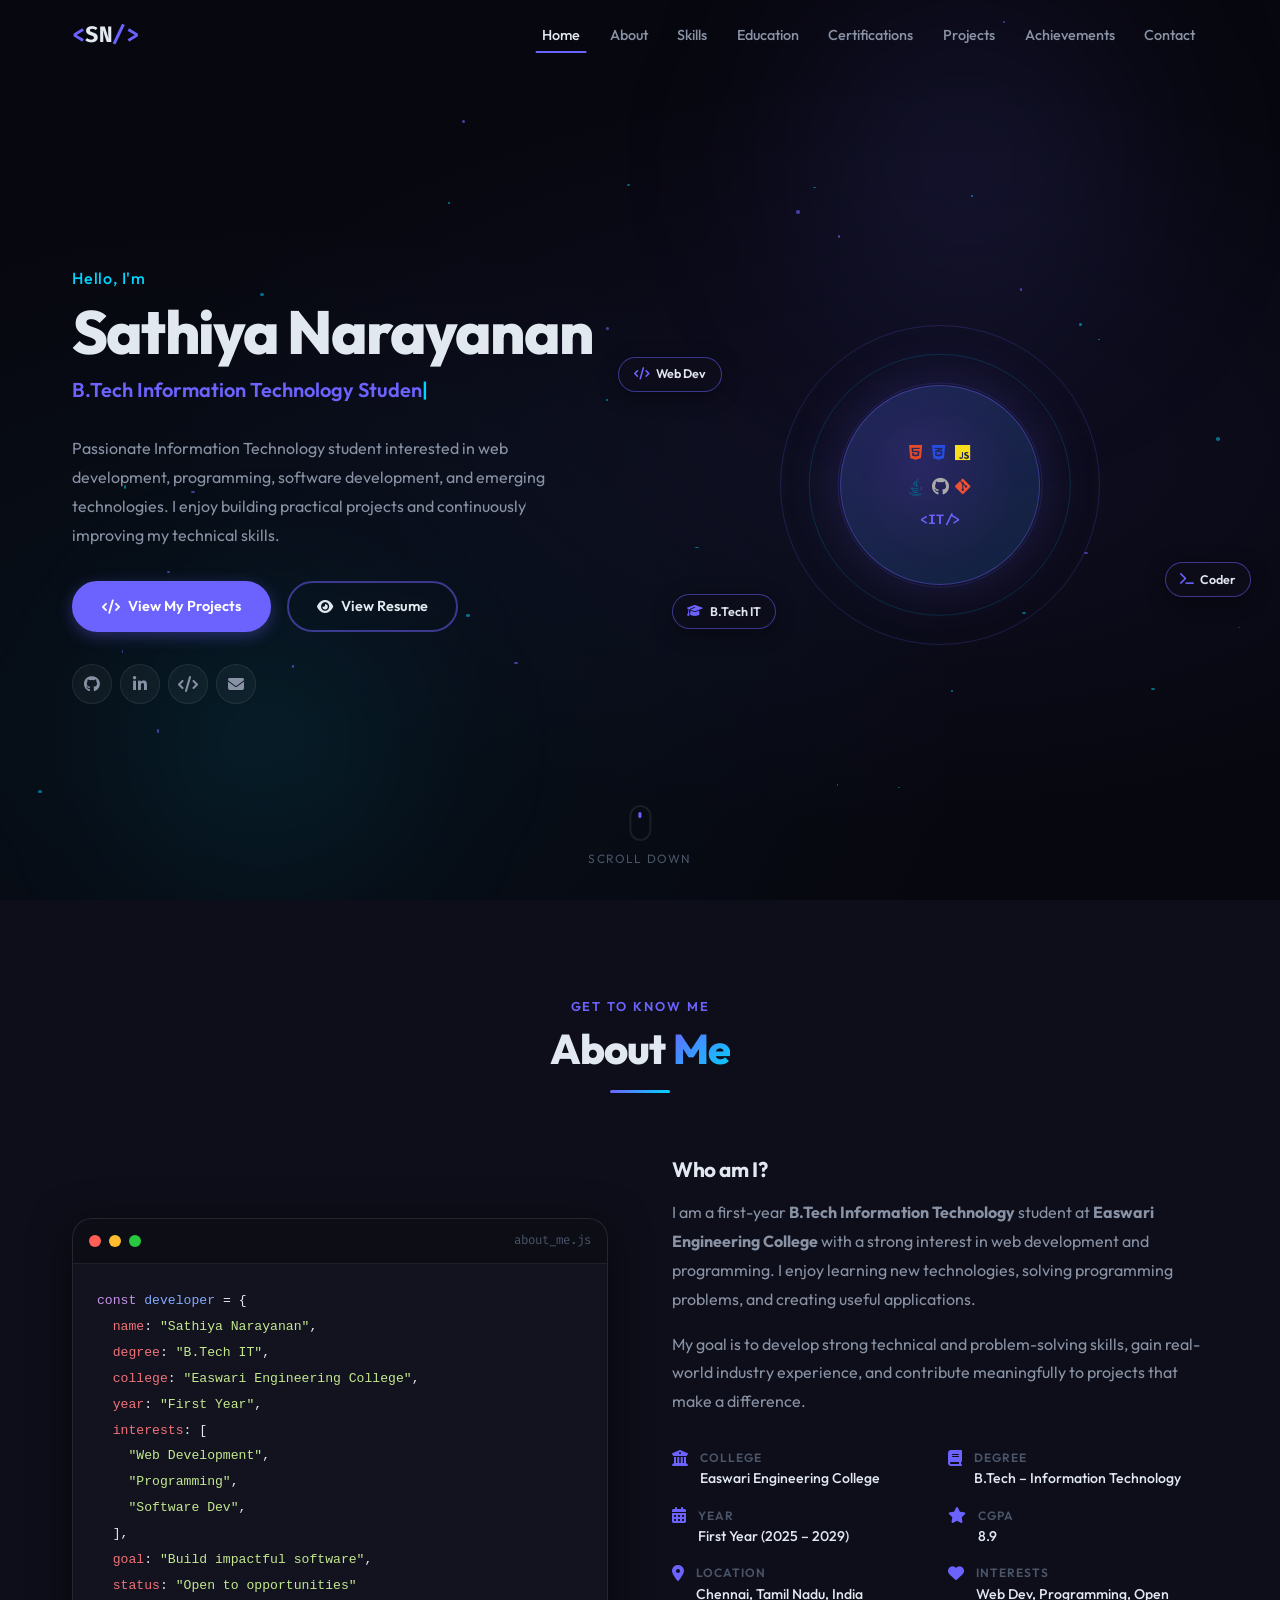
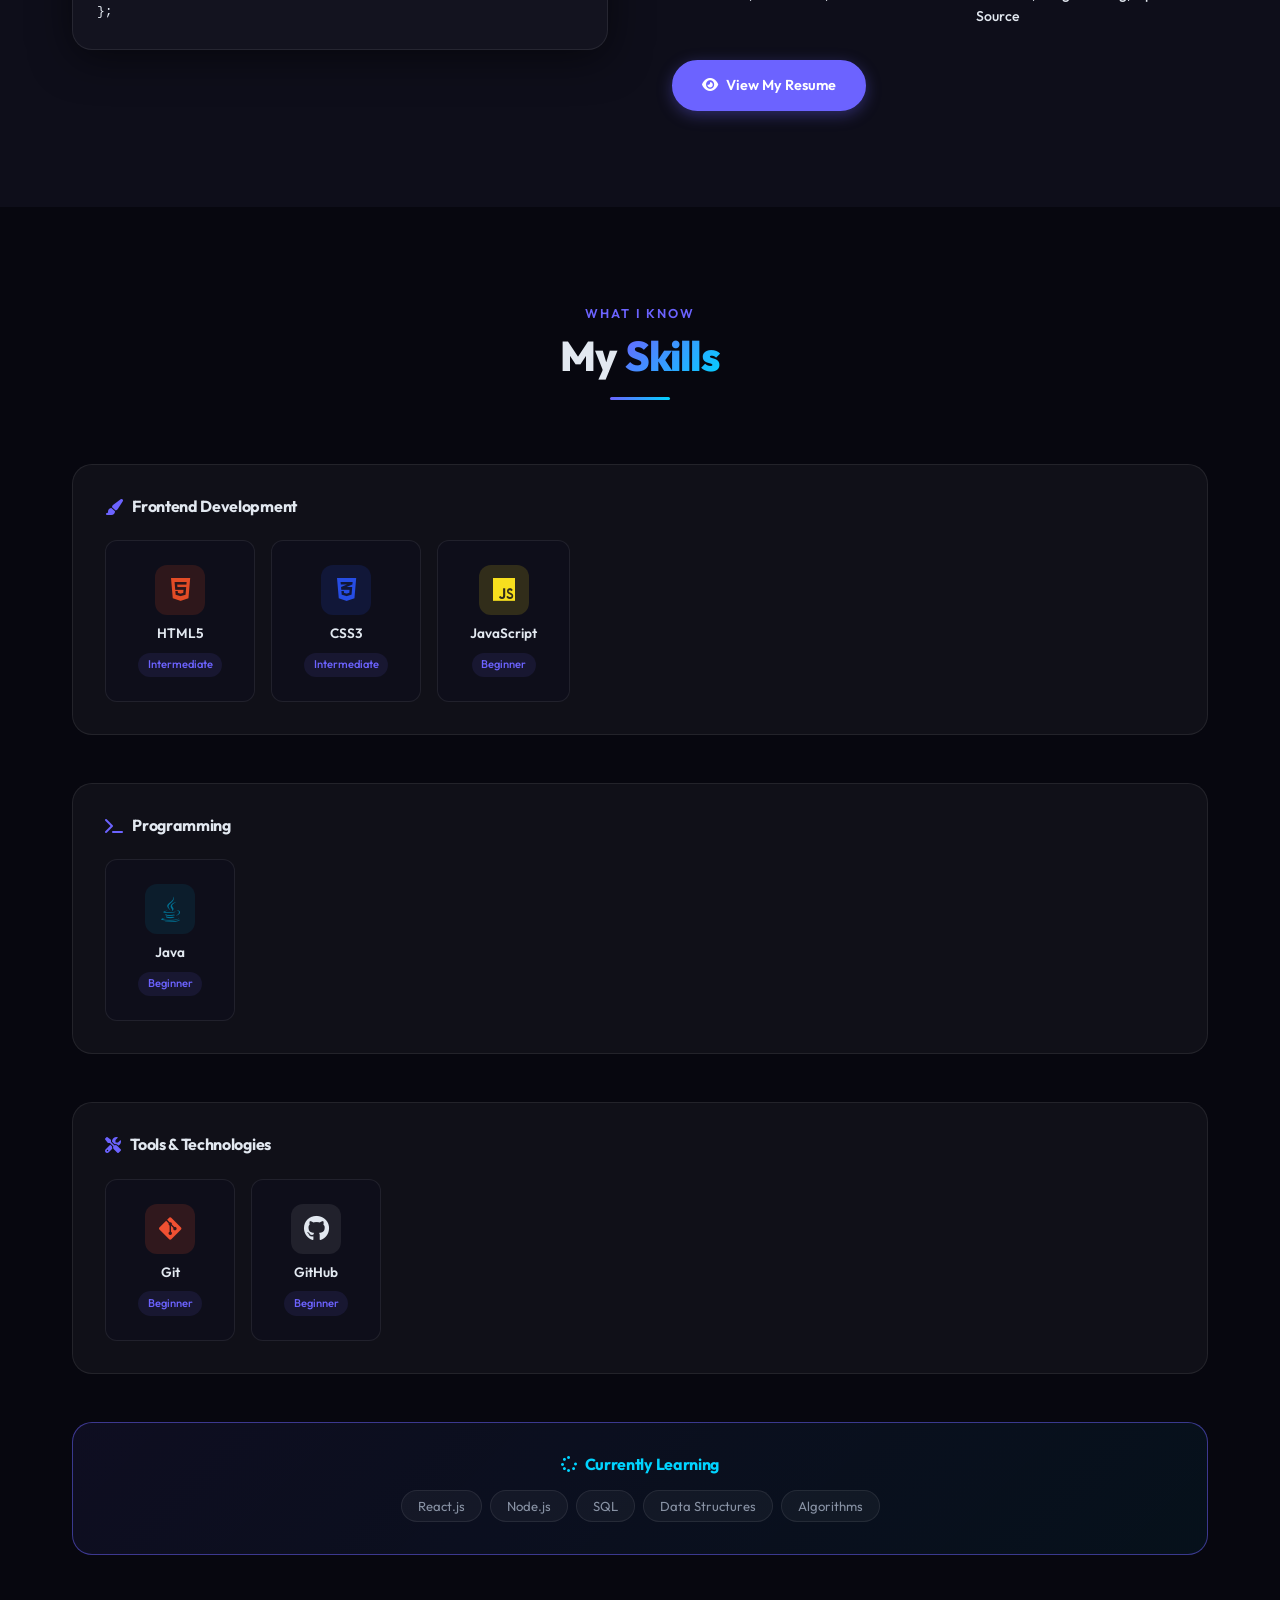
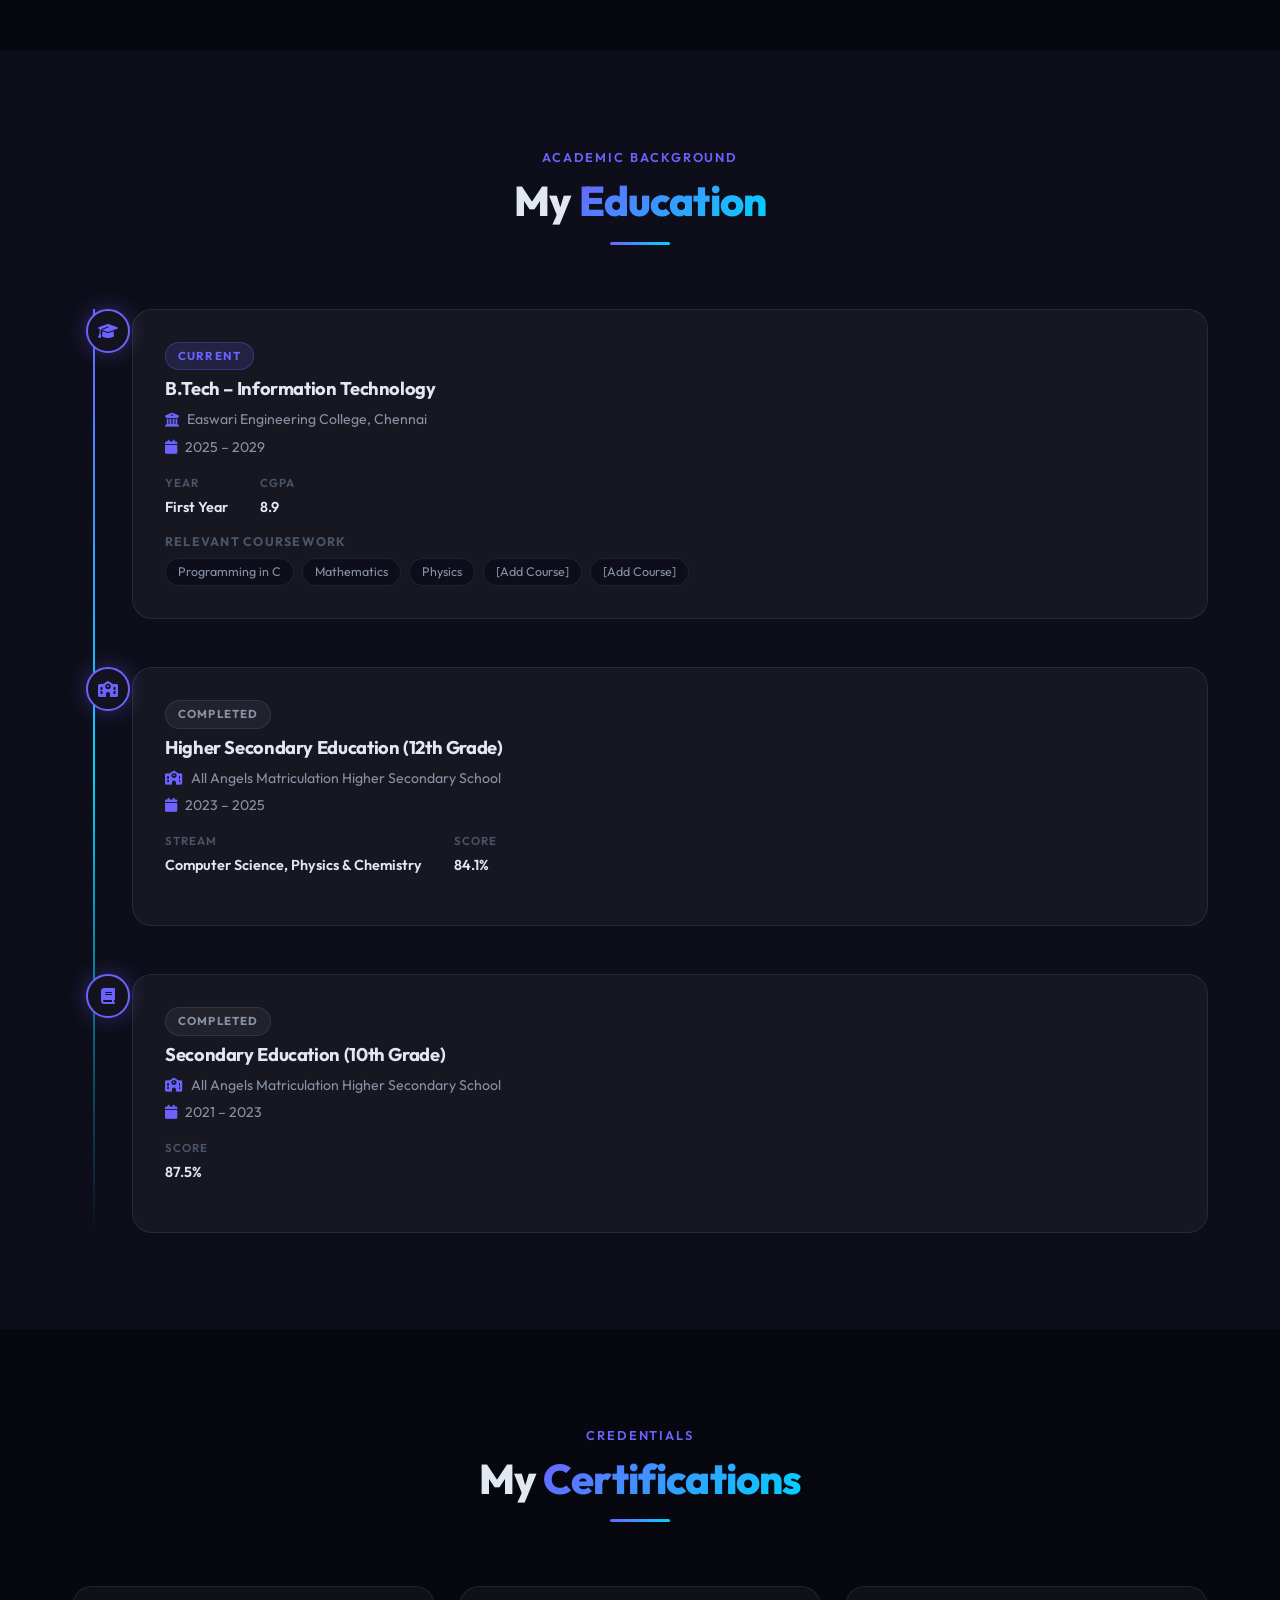
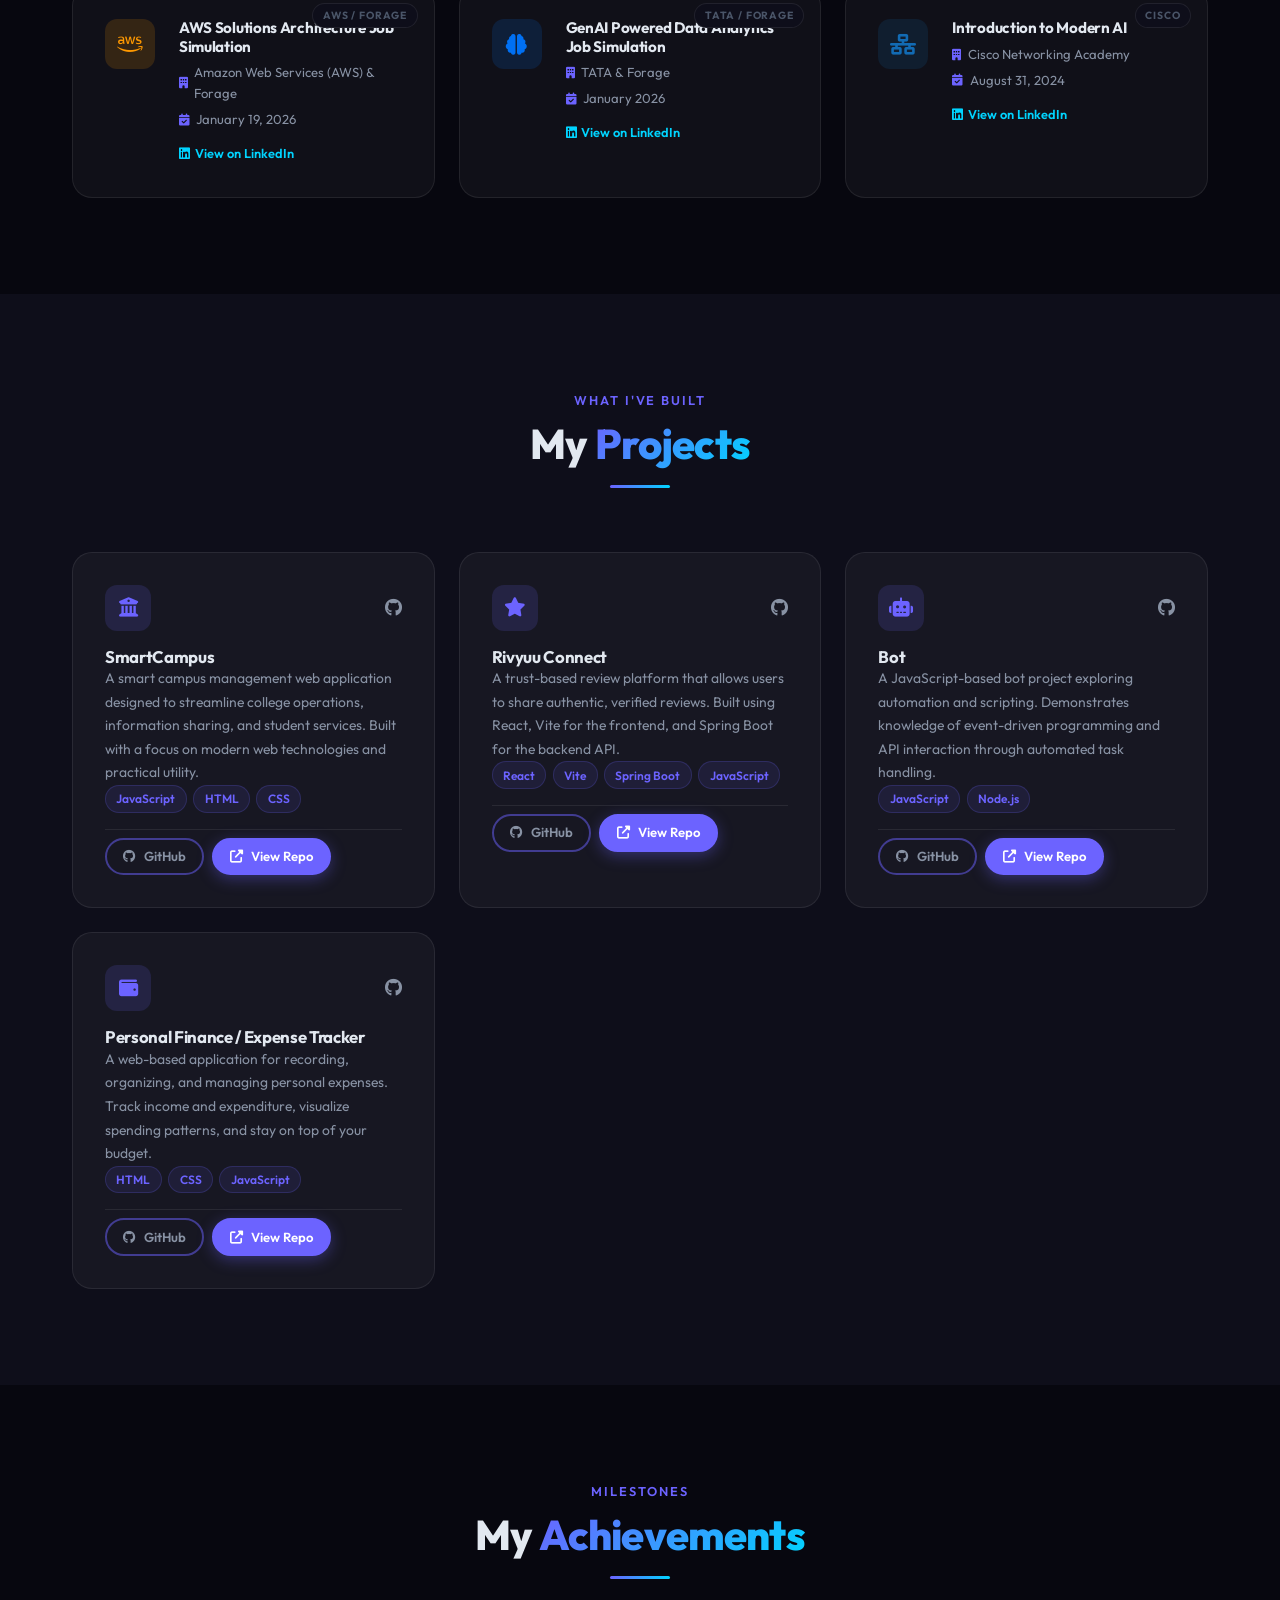
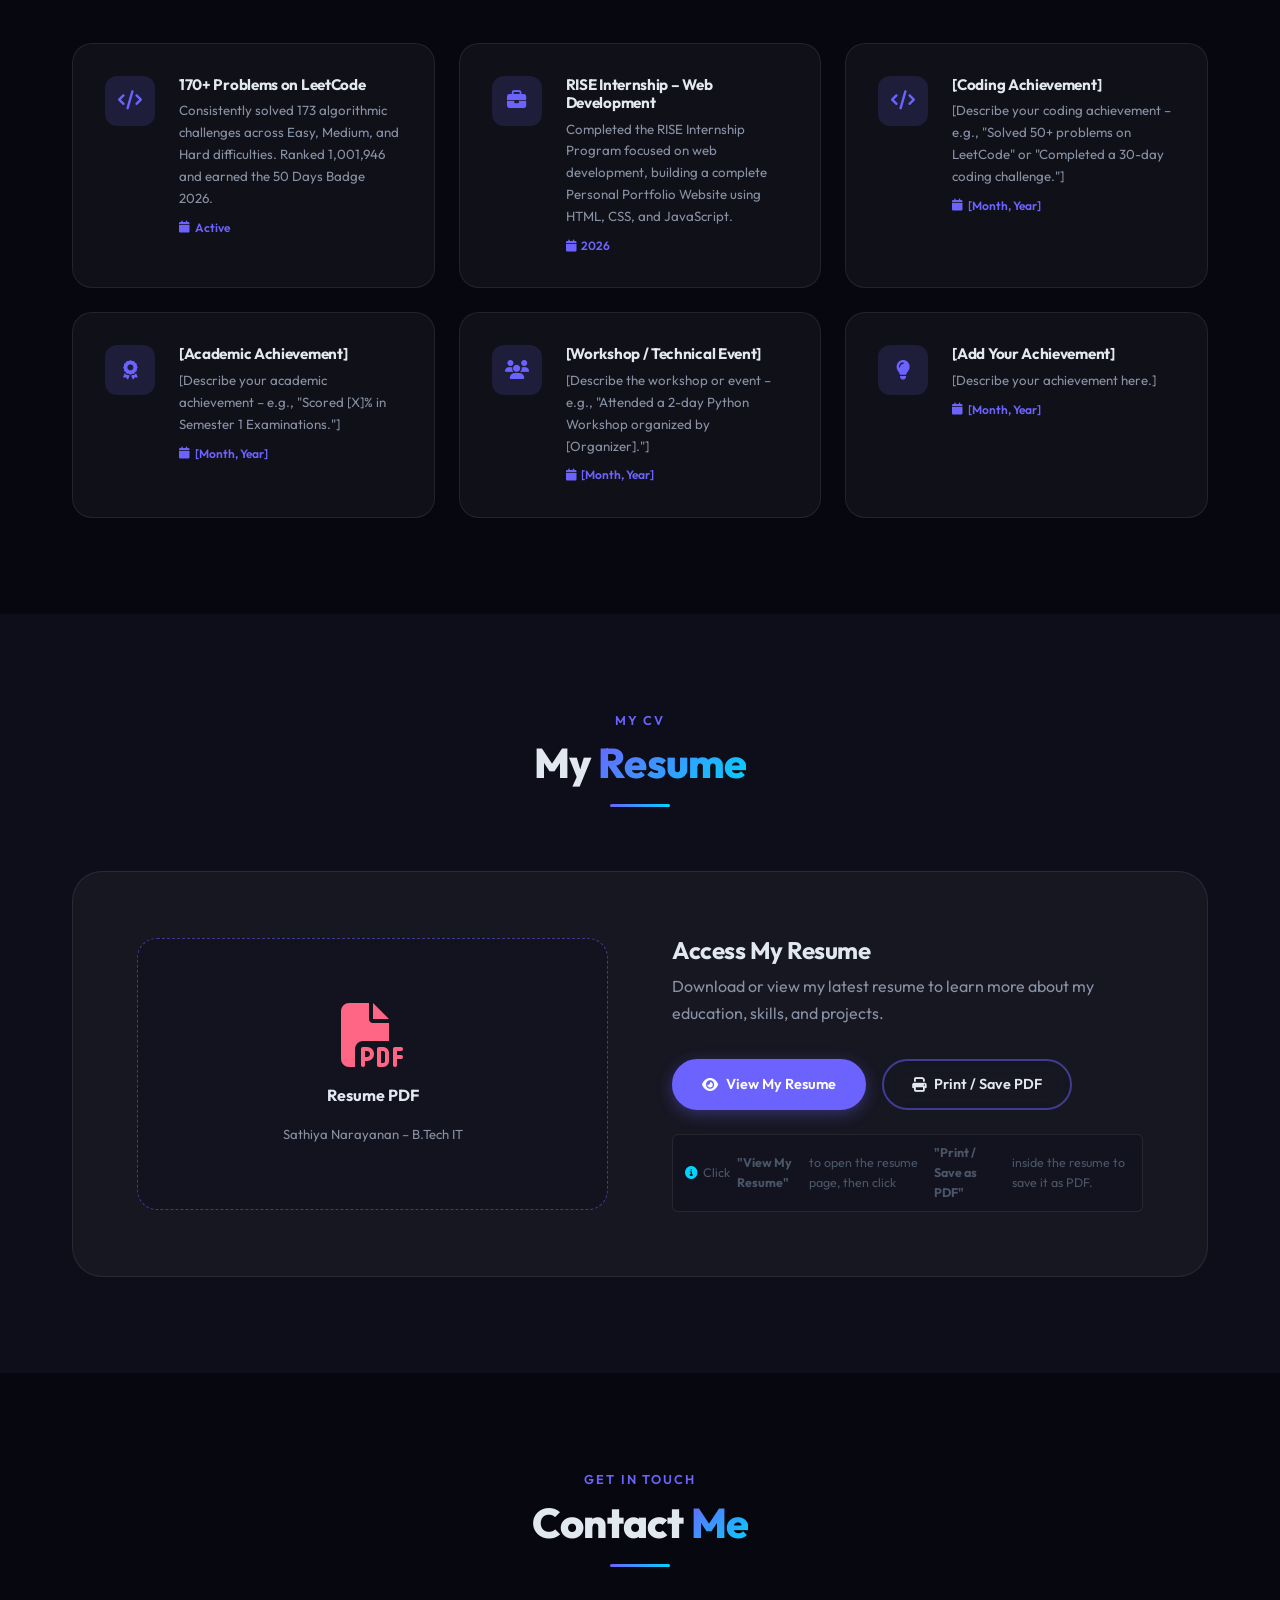
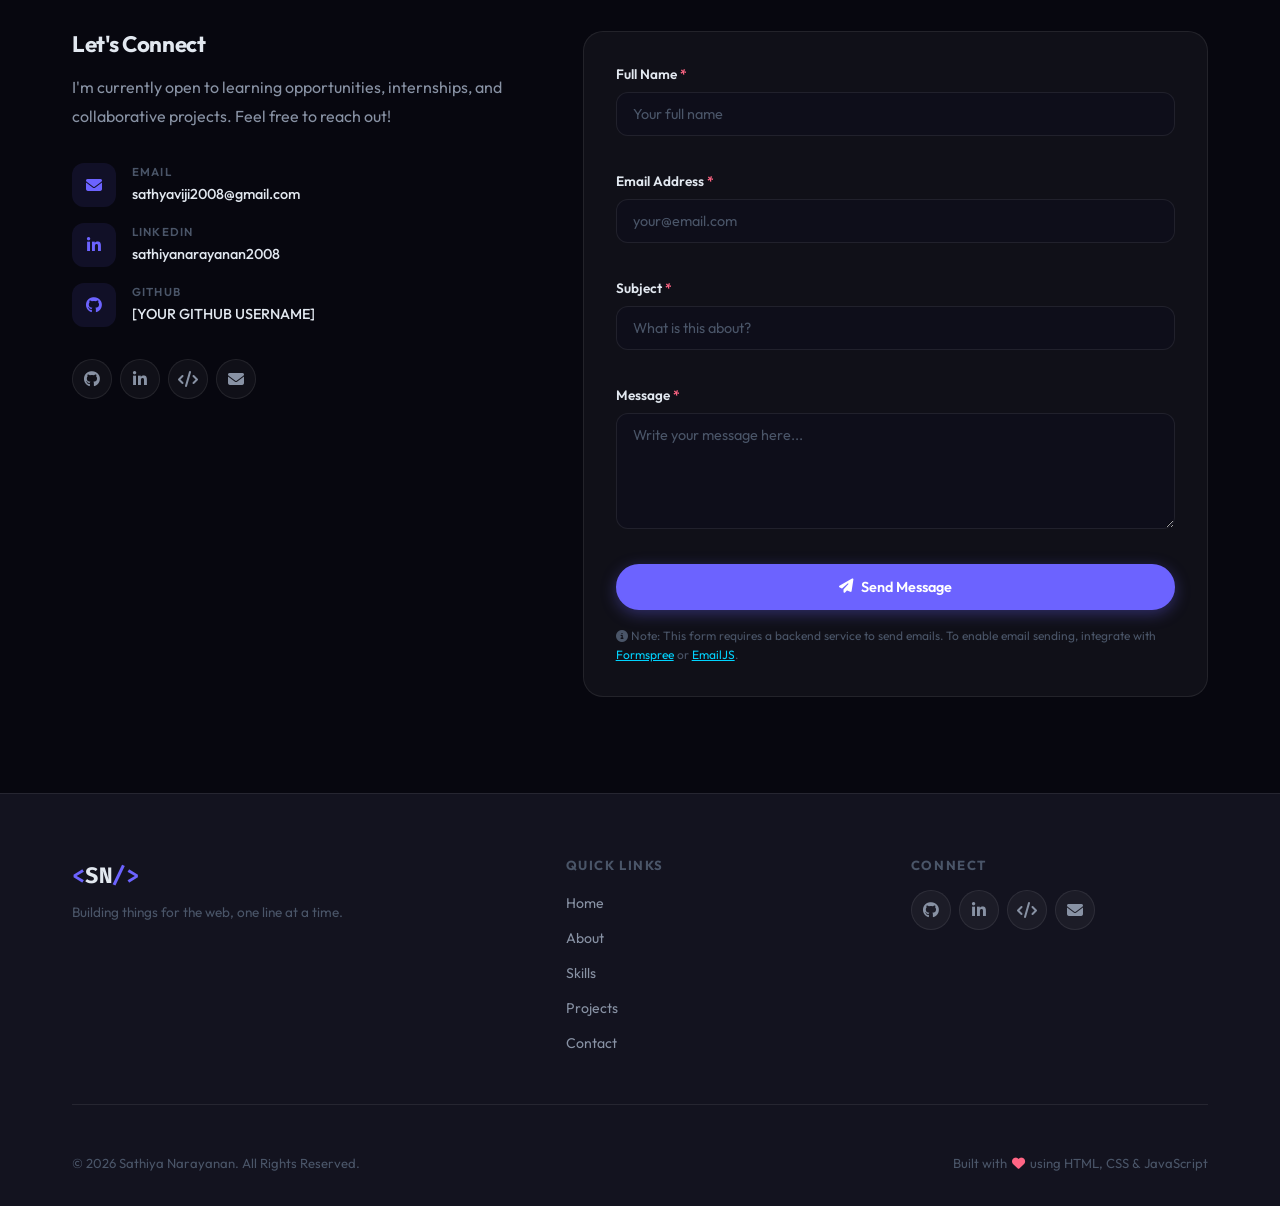
==== commit cbd71ee4: "Add LeetCode profile links and achievements" ====
--- a/index.html
+++ b/index.html
@@ -104,6 +104,10 @@
             <a href="https://www.linkedin.com/in/sathiyanarayanan2008" target="_blank" rel="noopener noreferrer" class="social-icon"
               aria-label="LinkedIn Profile">
               <i class="fab fa-linkedin-in"></i>
+            </a>
+            <a href="https://leetcode.com/u/iUq2lrQgSF/" target="_blank" rel="noopener noreferrer" class="social-icon"
+              aria-label="LeetCode Profile">
+              <i class="fas fa-code"></i>
             </a>
             <a href="mailto:sathyaviji2008@gmail.com" class="social-icon" aria-label="Send Email">
               <i class="fas fa-envelope"></i>
@@ -628,12 +632,11 @@
         <div class="achievements-grid">
 
           <div class="achievement-card reveal">
-            <div class="achievement-icon"><i class="fas fa-trophy"></i></div>
+            <div class="achievement-icon"><i class="fas fa-code"></i></div>
             <div class="achievement-content">
-              <h3 class="achievement-title">[Hackathon / Competition Name]</h3>
-              <p class="achievement-desc">[Describe your participation or achievement – e.g., "Participated in XYZ
-                Hackathon and built a project in 24 hours."]</p>
-              <span class="achievement-date"><i class="fas fa-calendar"></i> [Month, Year]</span>
+              <h3 class="achievement-title">170+ Problems on LeetCode</h3>
+              <p class="achievement-desc">Consistently solved 173 algorithmic challenges across Easy, Medium, and Hard difficulties. Ranked 1,001,946 and earned the 50 Days Badge 2026.</p>
+              <span class="achievement-date"><i class="fas fa-calendar"></i> Active</span>
             </div>
           </div>
 
@@ -775,6 +778,8 @@
                 aria-label="GitHub"><i class="fab fa-github"></i></a>
               <a href="https://www.linkedin.com/in/sathiyanarayanan2008" target="_blank" rel="noopener noreferrer" class="social-icon"
                 aria-label="LinkedIn"><i class="fab fa-linkedin-in"></i></a>
+              <a href="https://leetcode.com/u/iUq2lrQgSF/" target="_blank" rel="noopener noreferrer" class="social-icon"
+                aria-label="LeetCode"><i class="fas fa-code"></i></a>
               <a href="mailto:sathyaviji2008@gmail.com" class="social-icon" aria-label="Email"><i class="fas fa-envelope"></i></a>
             </div>
           </div>
@@ -856,6 +861,8 @@
               aria-label="GitHub"><i class="fab fa-github"></i></a>
             <a href="https://www.linkedin.com/in/sathiyanarayanan2008" target="_blank" rel="noopener noreferrer" class="social-icon"
               aria-label="LinkedIn"><i class="fab fa-linkedin-in"></i></a>
+            <a href="https://leetcode.com/u/iUq2lrQgSF/" target="_blank" rel="noopener noreferrer" class="social-icon"
+              aria-label="LeetCode"><i class="fas fa-code"></i></a>
             <a href="mailto:sathyaviji2008@gmail.com" class="social-icon" aria-label="Email"><i class="fas fa-envelope"></i></a>
           </div>
         </div>
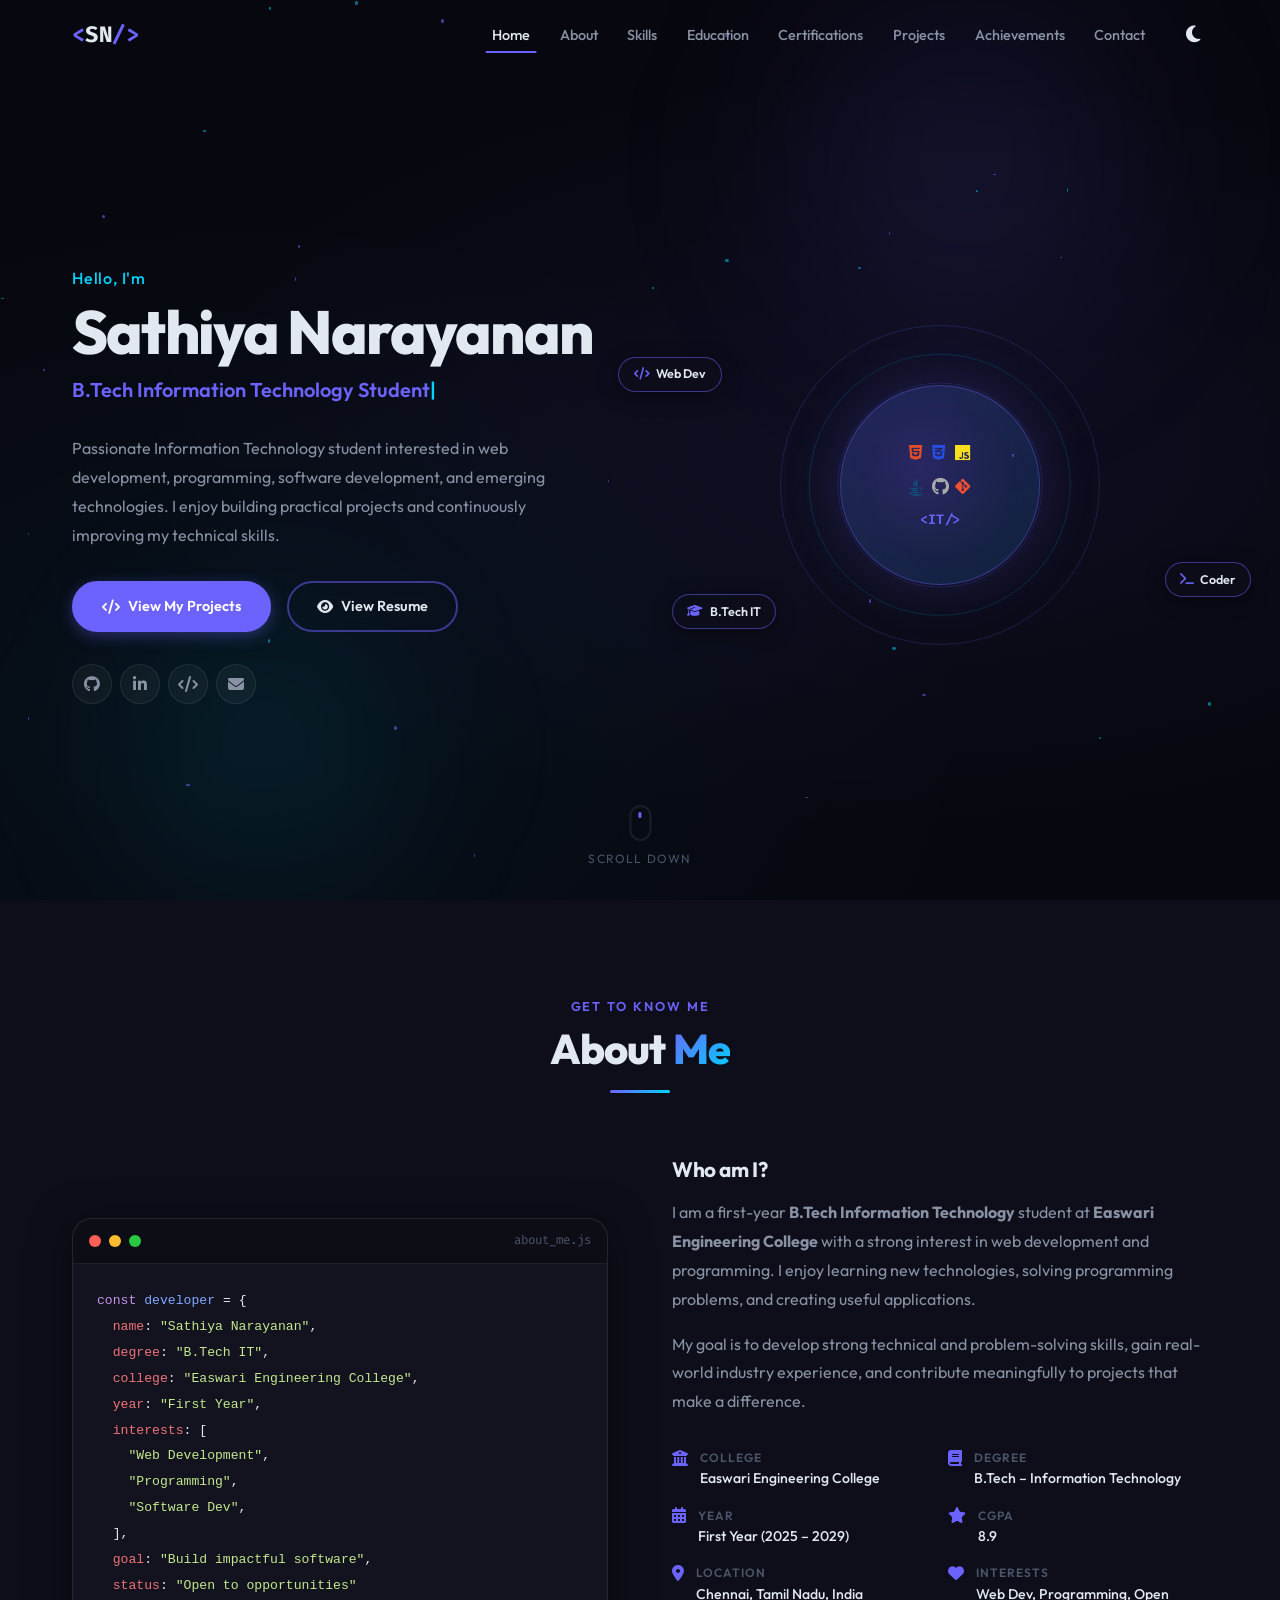
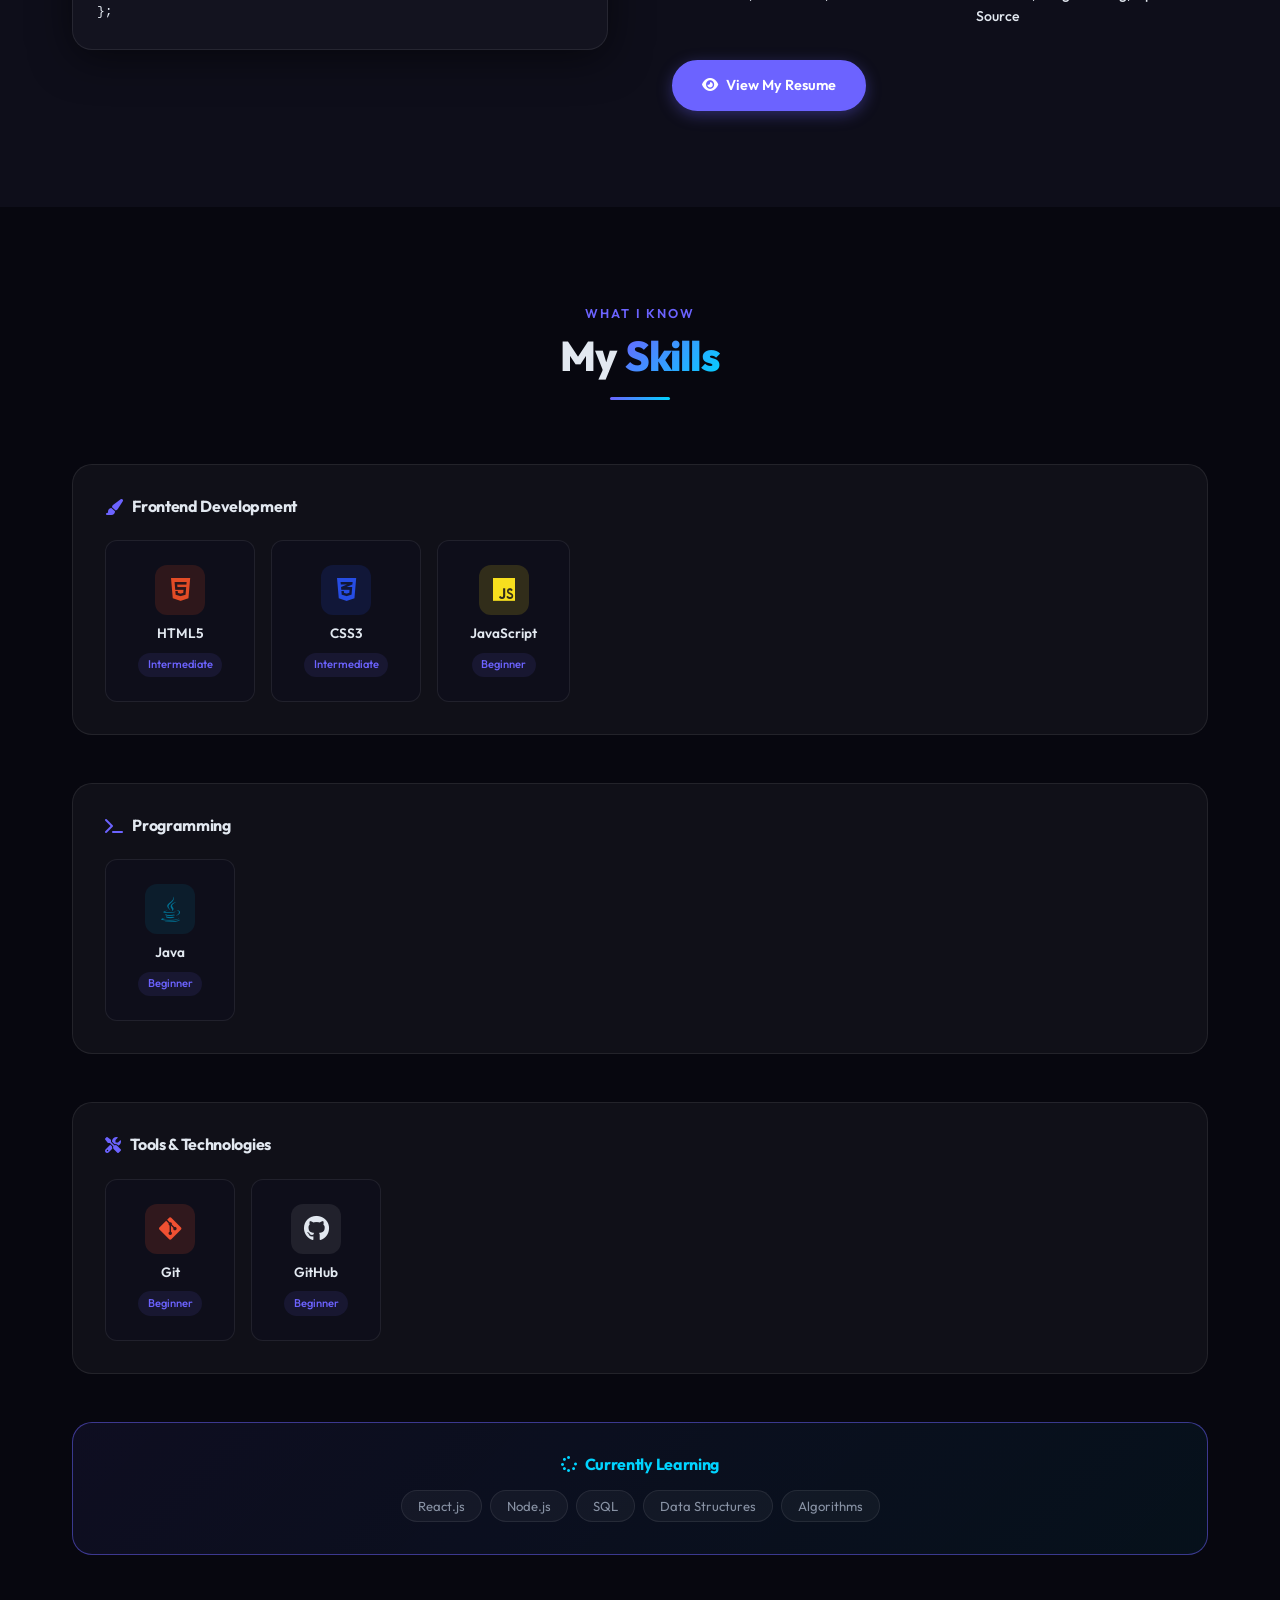
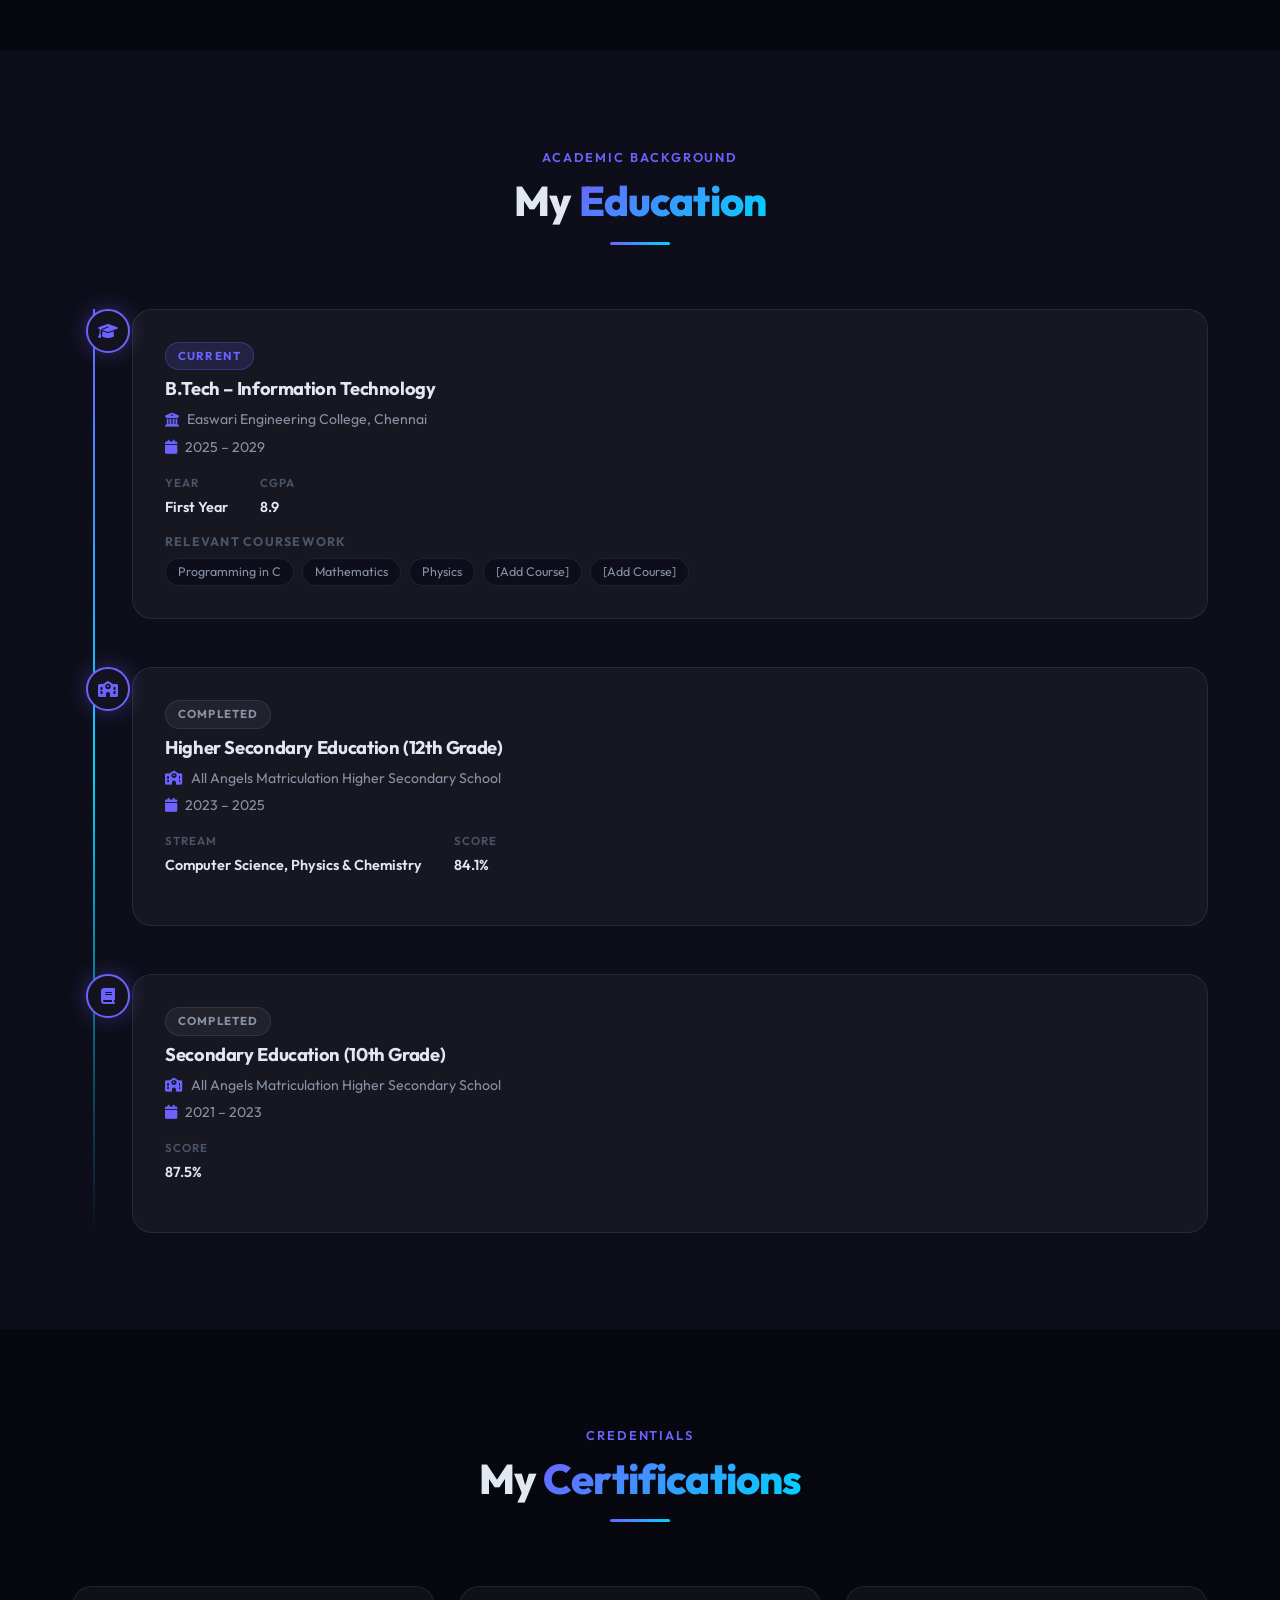
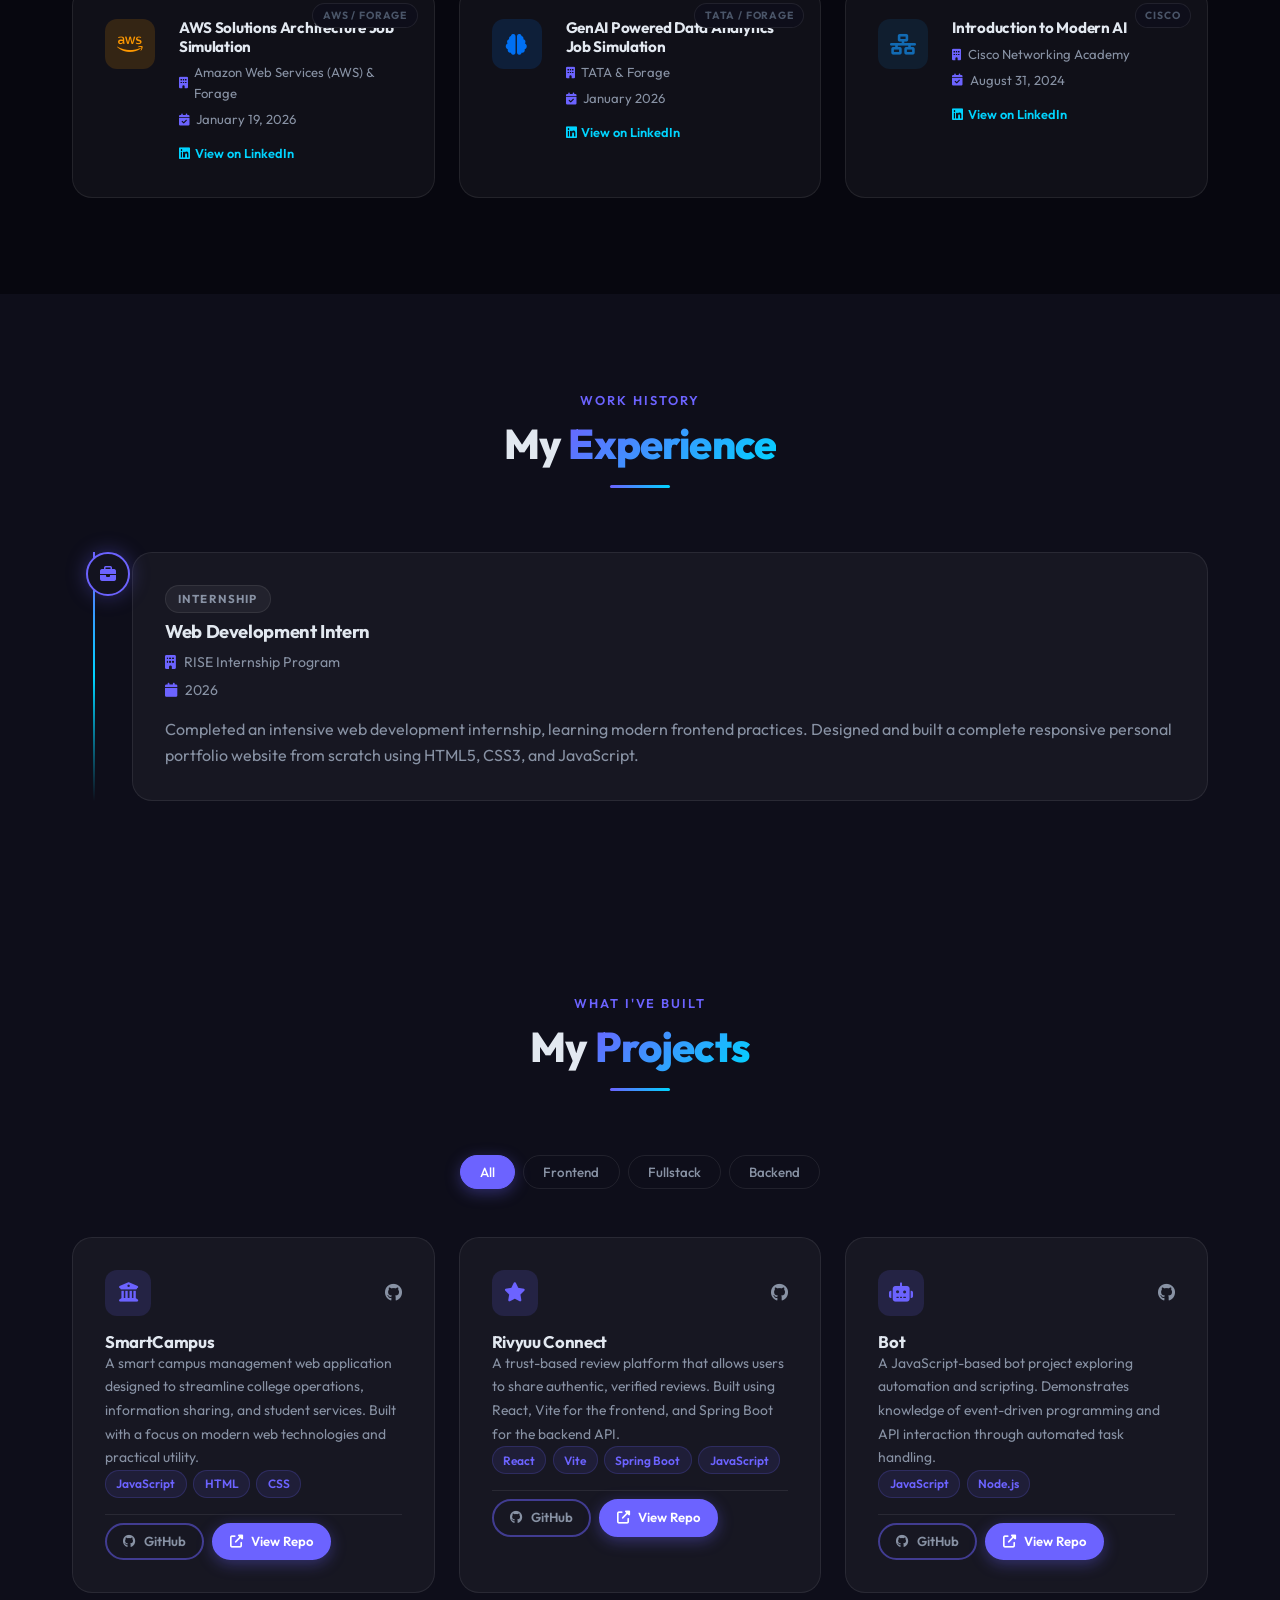
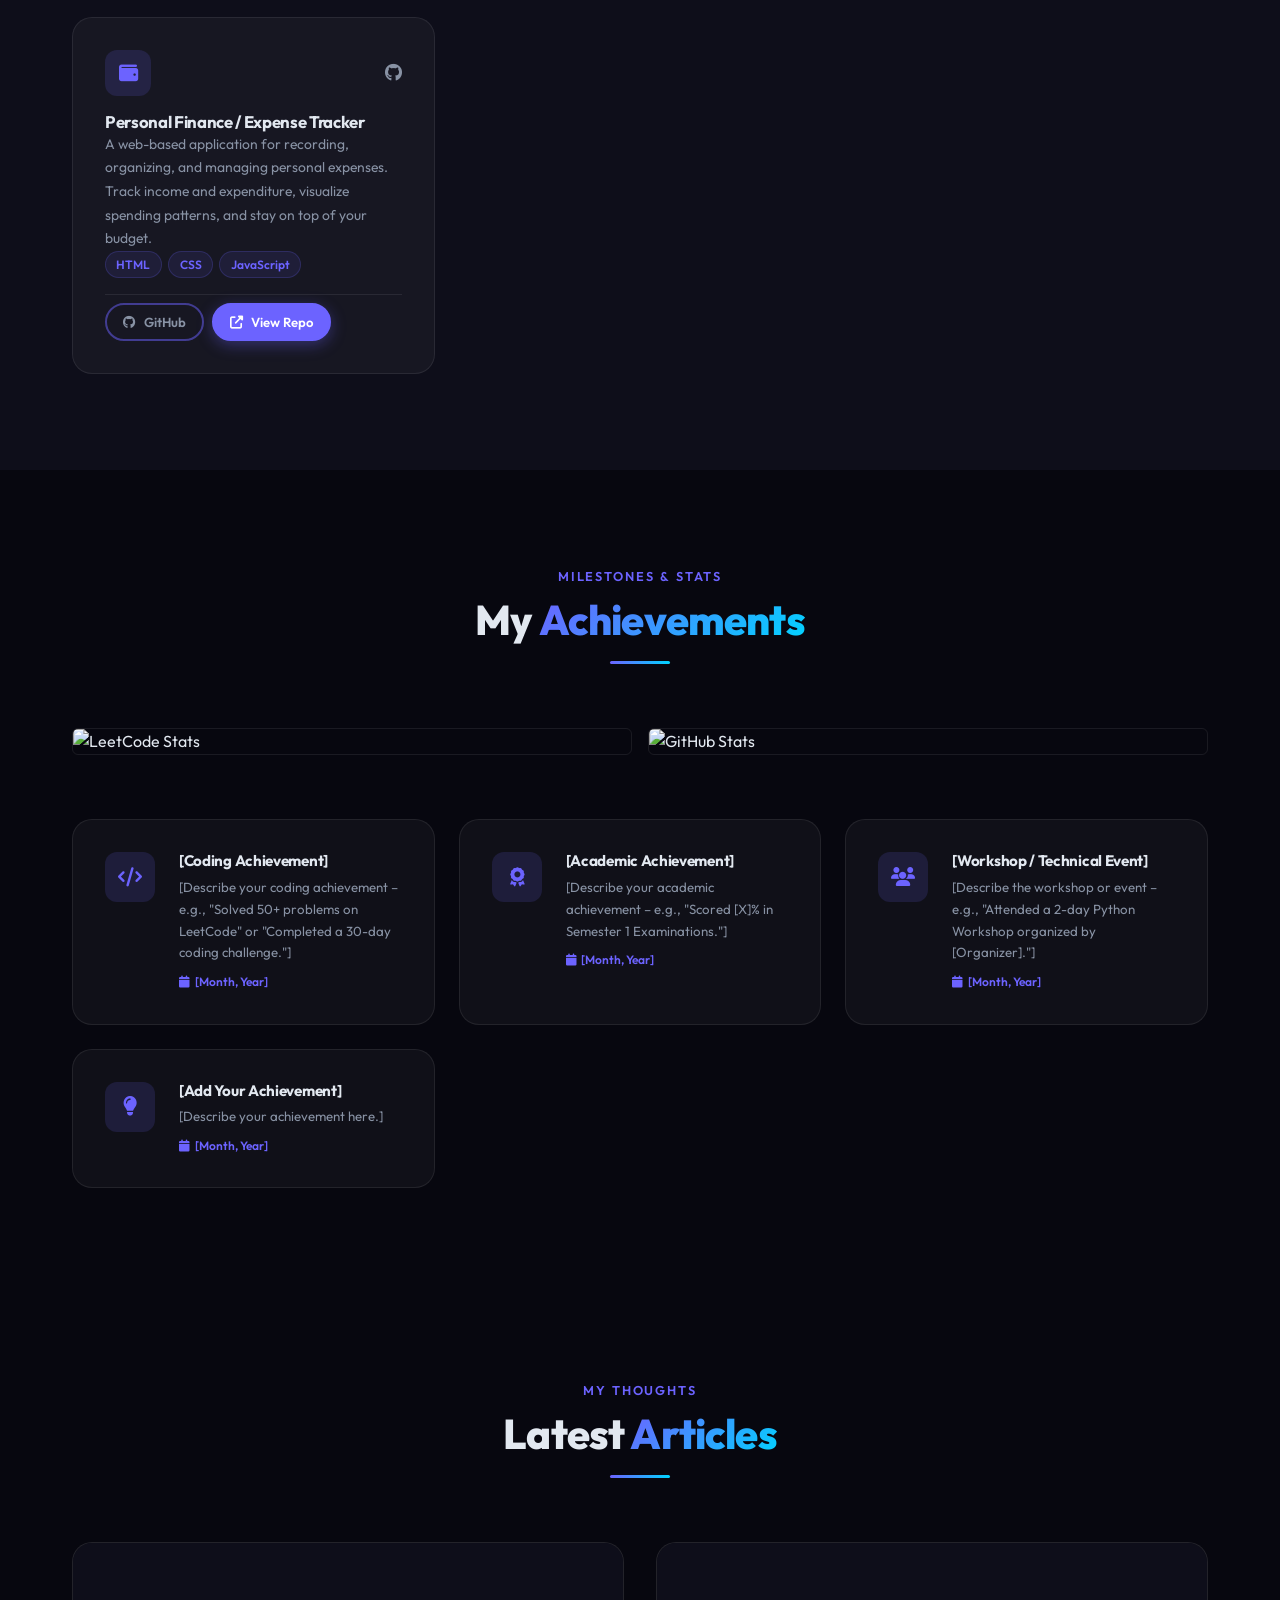
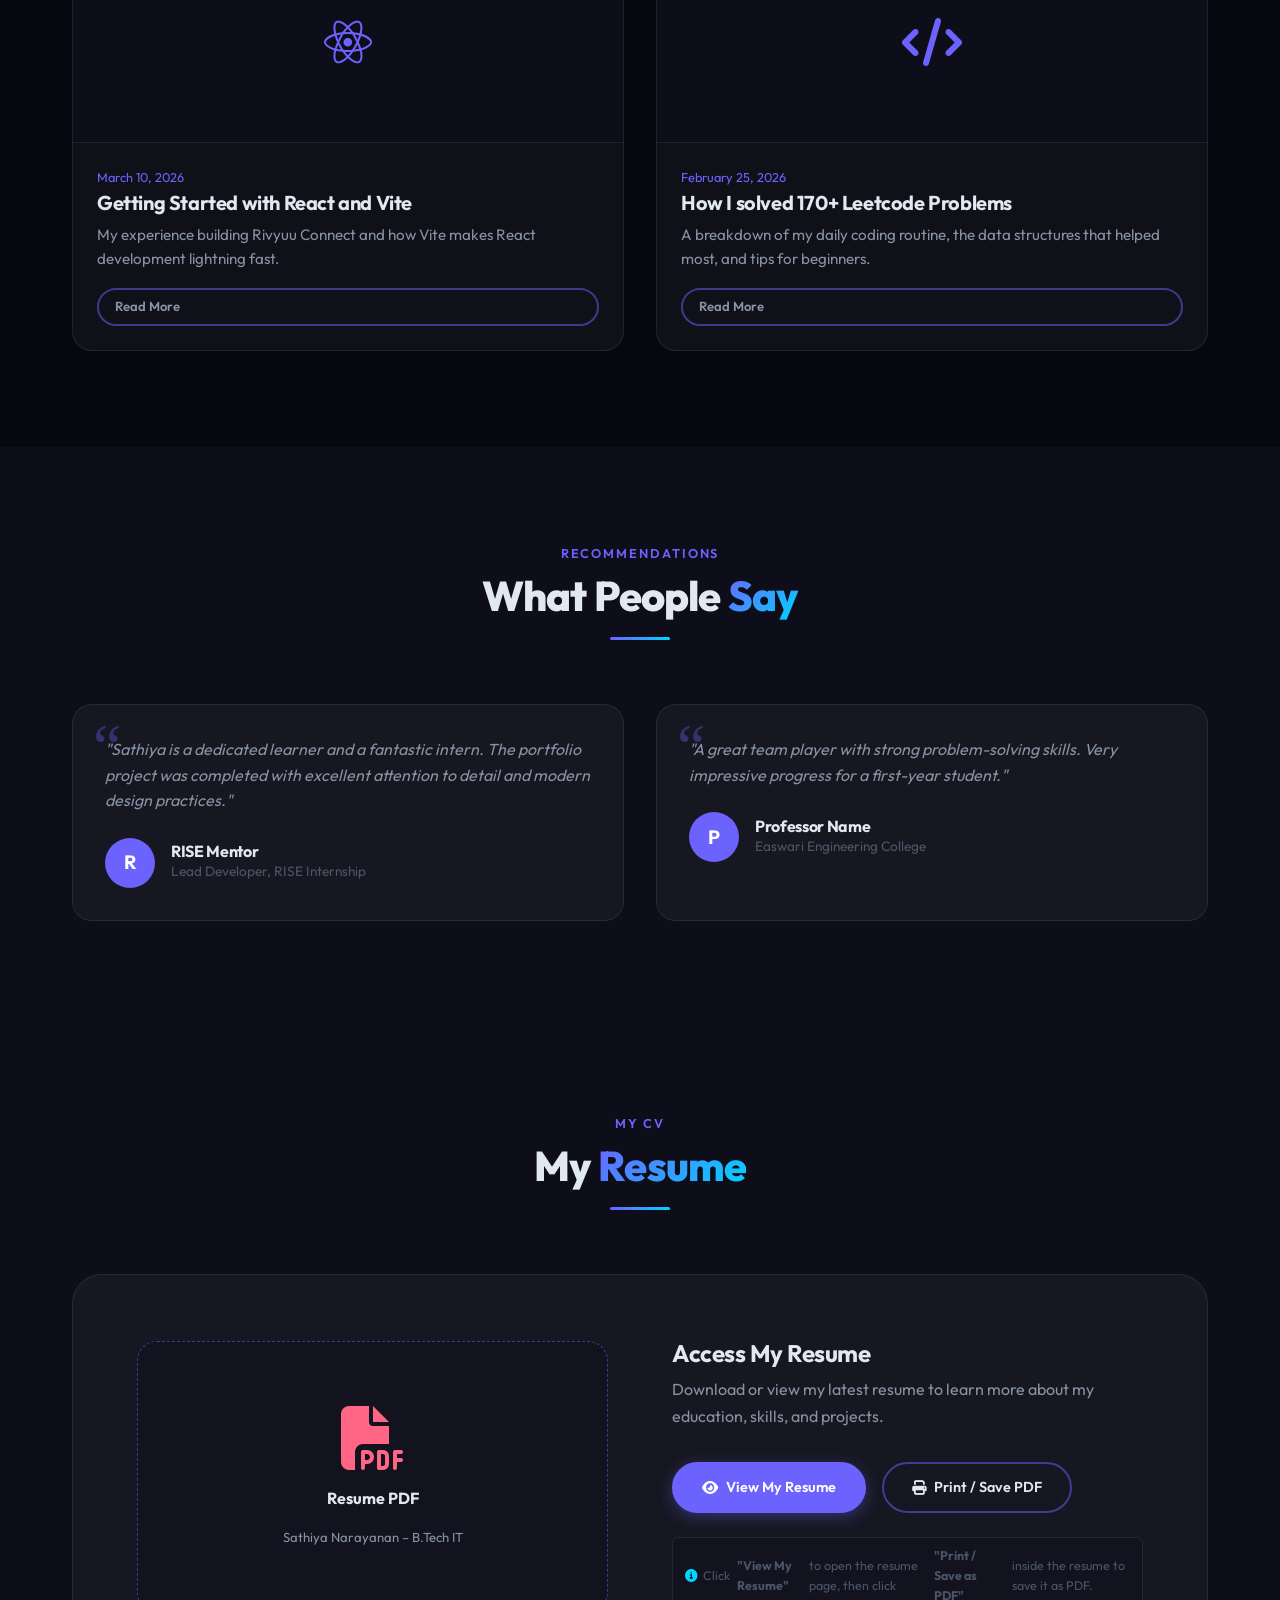
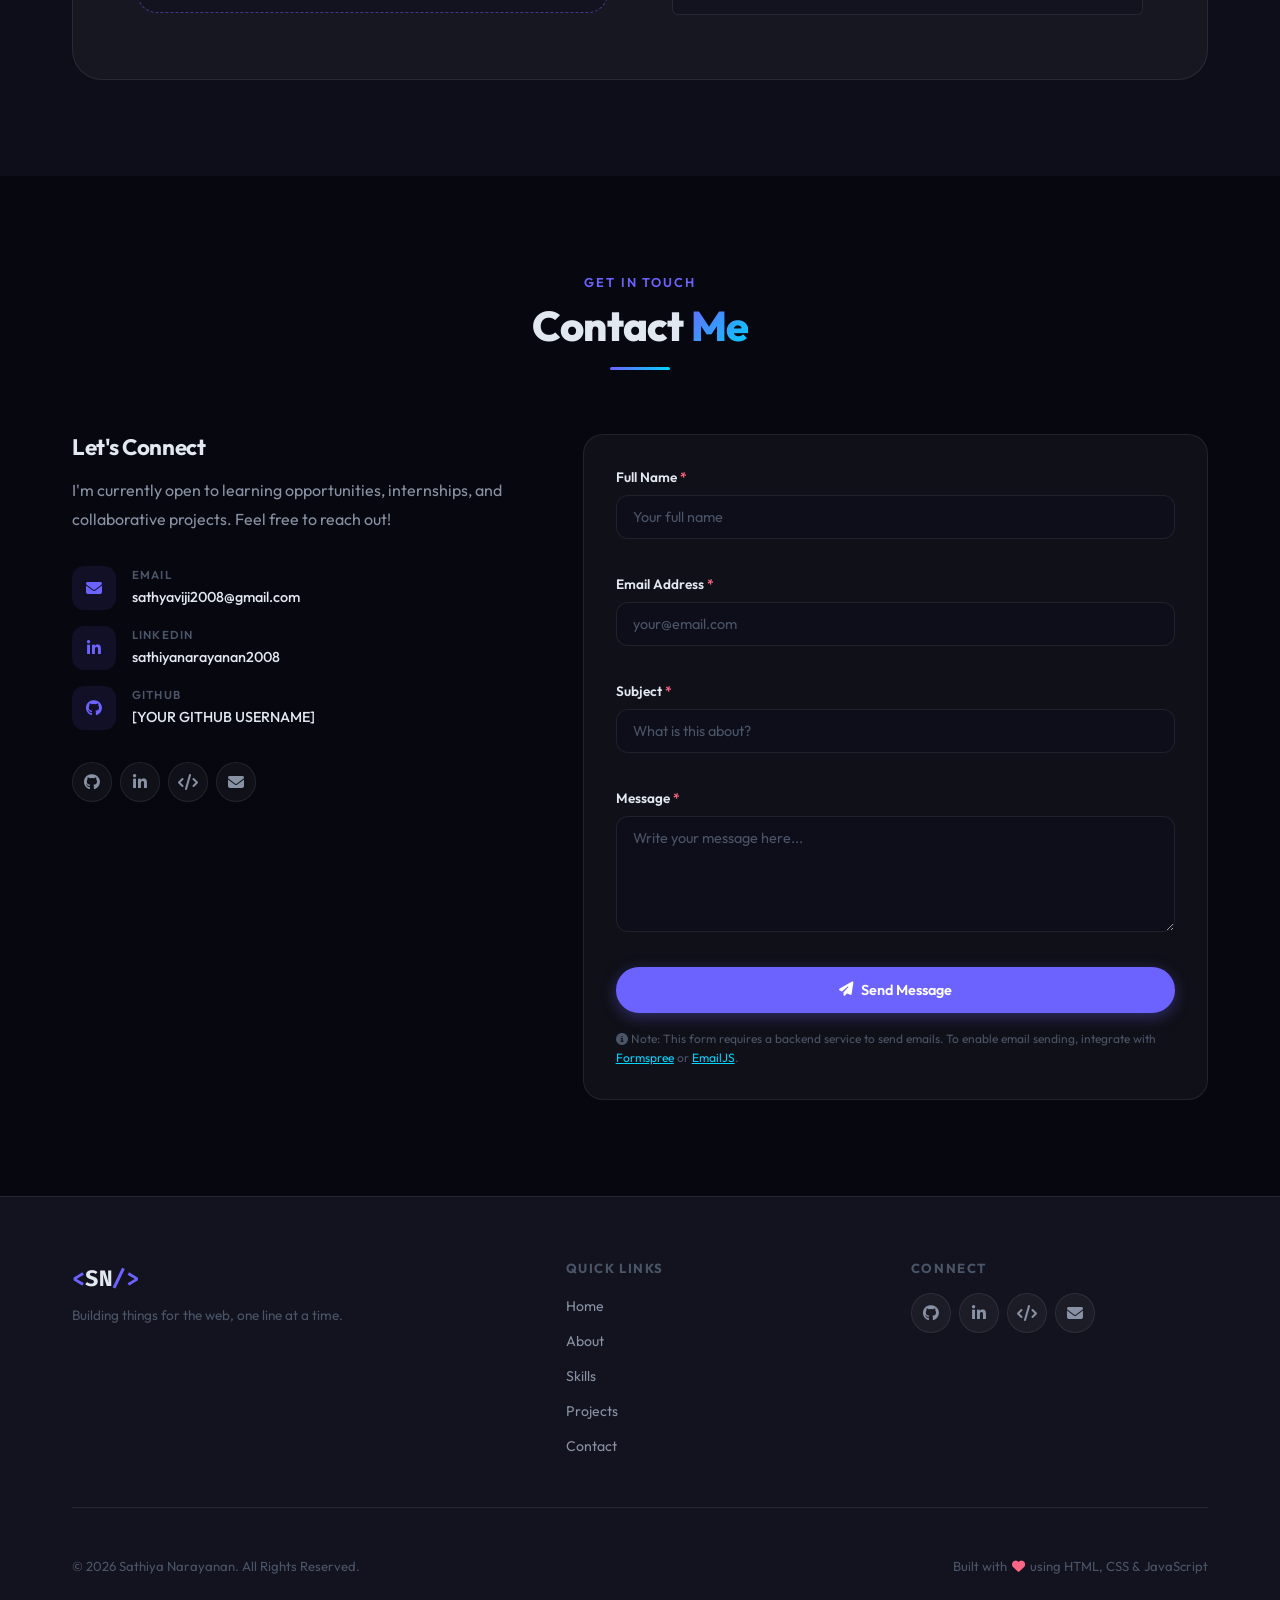
==== commit f3a979ca: "feat: enhance portfolio with new features" ====
--- a/index.html
+++ b/index.html
@@ -57,6 +57,12 @@
         <li role="none"><a href="#projects" class="nav-link" role="menuitem">Projects</a></li>
         <li role="none"><a href="#achievements" class="nav-link" role="menuitem">Achievements</a></li>
         <li role="none"><a href="#contact" class="nav-link" role="menuitem">Contact</a></li>
+        <li role="none">
+          <button class="theme-toggle" id="themeToggle" aria-label="Toggle theme">
+            <i class="fas fa-moon"></i>
+            <i class="fas fa-sun"></i>
+          </button>
+        </li>
       </ul>
 
       <button class="hamburger" id="hamburger" aria-label="Toggle navigation menu" aria-expanded="false"
@@ -468,6 +474,33 @@
       </div>
     </section>
 
+    <!-- ===== EXPERIENCE SECTION ===== -->
+    <section id="experience" class="section education-section" aria-labelledby="experience-heading">
+      <div class="container">
+        <div class="section-header reveal">
+          <p class="section-tag">Work History</p>
+          <h2 id="experience-heading" class="section-title">My <span class="highlight">Experience</span></h2>
+          <div class="section-divider"></div>
+        </div>
+
+        <div class="timeline">
+          <div class="timeline-item reveal">
+            <div class="timeline-dot"><i class="fas fa-briefcase"></i></div>
+            <div class="timeline-content">
+              <div class="timeline-badge past">Internship</div>
+              <h3 class="timeline-title">Web Development Intern</h3>
+              <p class="timeline-institute"><i class="fas fa-building"></i> RISE Internship Program</p>
+              <p class="timeline-period"><i class="fas fa-calendar"></i> 2026</p>
+              <p class="timeline-desc" style="color: var(--clr-text-muted); margin-top: 1rem;">
+                Completed an intensive web development internship, learning modern frontend practices.
+                Designed and built a complete responsive personal portfolio website from scratch using HTML5, CSS3, and JavaScript.
+              </p>
+            </div>
+          </div>
+        </div>
+      </div>
+    </section>
+
     <!-- ===== PROJECTS SECTION ===== -->
     <section id="projects" class="section projects-section" aria-labelledby="projects-heading">
       <div class="container">
@@ -477,10 +510,17 @@
           <div class="section-divider"></div>
         </div>
 
+        <div class="project-filters reveal">
+          <button class="filter-btn active" data-filter="all">All</button>
+          <button class="filter-btn" data-filter="frontend">Frontend</button>
+          <button class="filter-btn" data-filter="fullstack">Fullstack</button>
+          <button class="filter-btn" data-filter="backend">Backend</button>
+        </div>
+
         <div class="projects-grid">
 
           <!-- Project 1: SmartCampus -->
-          <article class="project-card reveal" aria-label="SmartCampus project">
+          <article class="project-card reveal" data-category="frontend" aria-label="SmartCampus project">
             <div class="project-header">
               <div class="project-icon"><i class="fas fa-university"></i></div>
               <div class="project-links-top">
@@ -514,7 +554,7 @@
           </article>
 
           <!-- Project 2: rivyuu-connect -->
-          <article class="project-card reveal" aria-label="rivyuu-connect project">
+          <article class="project-card reveal" data-category="fullstack" aria-label="rivyuu-connect project">
             <div class="project-header">
               <div class="project-icon"><i class="fas fa-star"></i></div>
               <div class="project-links-top">
@@ -549,7 +589,7 @@
           </article>
 
           <!-- Project 3: Bot -->
-          <article class="project-card reveal" aria-label="Bot project">
+          <article class="project-card reveal" data-category="backend" aria-label="Bot project">
             <div class="project-header">
               <div class="project-icon"><i class="fas fa-robot"></i></div>
               <div class="project-links-top">
@@ -582,7 +622,7 @@
           </article>
 
           <!-- Project 4: Personal Finance / Expense Tracker -->
-          <article class="project-card reveal" aria-label="Personal Finance Tracker project">
+          <article class="project-card reveal" data-category="frontend" aria-label="Personal Finance Tracker project">
             <div class="project-header">
               <div class="project-icon"><i class="fas fa-wallet"></i></div>
               <div class="project-links-top">
@@ -624,31 +664,21 @@
     <section id="achievements" class="section achievements-section" aria-labelledby="achievements-heading">
       <div class="container">
         <div class="section-header reveal">
-          <p class="section-tag">Milestones</p>
+          <p class="section-tag">Milestones & Stats</p>
           <h2 id="achievements-heading" class="section-title">My <span class="highlight">Achievements</span></h2>
           <div class="section-divider"></div>
         </div>
+        
+        <div class="stats-container reveal" style="margin-bottom: var(--space-3xl); display: grid; grid-template-columns: repeat(auto-fit, minmax(320px, 1fr)); gap: var(--space-md);">
+          <a href="https://leetcode.com/u/iUq2lrQgSF/" target="_blank">
+            <img class="stat-img" src="https://leetcard.jacoblin.cool/iUq2lrQgSF?theme=dark&font=Outfit&ext=heatmap" alt="LeetCode Stats" id="leetcodeStat">
+          </a>
+          <a href="https://github.com/sathiyanarayanan-2008" target="_blank">
+            <img class="stat-img" src="https://github-readme-stats.vercel.app/api?username=sathiyanarayanan-2008&show_icons=true&theme=tokyonight" alt="GitHub Stats" id="githubStat">
+          </a>
+        </div>
 
         <div class="achievements-grid">
-
-          <div class="achievement-card reveal">
-            <div class="achievement-icon"><i class="fas fa-code"></i></div>
-            <div class="achievement-content">
-              <h3 class="achievement-title">170+ Problems on LeetCode</h3>
-              <p class="achievement-desc">Consistently solved 173 algorithmic challenges across Easy, Medium, and Hard difficulties. Ranked 1,001,946 and earned the 50 Days Badge 2026.</p>
-              <span class="achievement-date"><i class="fas fa-calendar"></i> Active</span>
-            </div>
-          </div>
-
-          <div class="achievement-card reveal">
-            <div class="achievement-icon"><i class="fas fa-briefcase"></i></div>
-            <div class="achievement-content">
-              <h3 class="achievement-title">RISE Internship – Web Development</h3>
-              <p class="achievement-desc">Completed the RISE Internship Program focused on web development, building a
-                complete Personal Portfolio Website using HTML, CSS, and JavaScript.</p>
-              <span class="achievement-date"><i class="fas fa-calendar"></i> 2026</span>
-            </div>
-          </div>
 
           <div class="achievement-card reveal">
             <div class="achievement-icon"><i class="fas fa-code"></i></div>
@@ -689,6 +719,78 @@
             </div>
           </div>
 
+        </div>
+      </div>
+    </section>
+
+    <!-- ===== BLOG SECTION ===== -->
+    <section id="blog" class="section blog-section" aria-labelledby="blog-heading">
+      <div class="container">
+        <div class="section-header reveal">
+          <p class="section-tag">My Thoughts</p>
+          <h2 id="blog-heading" class="section-title">Latest <span class="highlight">Articles</span></h2>
+          <div class="section-divider"></div>
+        </div>
+
+        <div class="blog-grid">
+          <article class="blog-card reveal">
+            <div class="blog-img">
+              <i class="fab fa-react"></i>
+            </div>
+            <div class="blog-content">
+              <span class="blog-date">March 10, 2026</span>
+              <h3 class="blog-title">Getting Started with React and Vite</h3>
+              <p class="blog-desc">My experience building Rivyuu Connect and how Vite makes React development lightning fast.</p>
+              <a href="#" class="btn btn-sm btn-outline" style="margin-top:auto">Read More</a>
+            </div>
+          </article>
+          
+          <article class="blog-card reveal">
+            <div class="blog-img">
+              <i class="fas fa-code"></i>
+            </div>
+            <div class="blog-content">
+              <span class="blog-date">February 25, 2026</span>
+              <h3 class="blog-title">How I solved 170+ Leetcode Problems</h3>
+              <p class="blog-desc">A breakdown of my daily coding routine, the data structures that helped most, and tips for beginners.</p>
+              <a href="#" class="btn btn-sm btn-outline" style="margin-top:auto">Read More</a>
+            </div>
+          </article>
+        </div>
+      </div>
+    </section>
+
+    <!-- ===== TESTIMONIALS SECTION ===== -->
+    <section id="testimonials" class="section testimonials-section" aria-labelledby="testimonials-heading">
+      <div class="container">
+        <div class="section-header reveal">
+          <p class="section-tag">Recommendations</p>
+          <h2 id="testimonials-heading" class="section-title">What People <span class="highlight">Say</span></h2>
+          <div class="section-divider"></div>
+        </div>
+
+        <div class="testimonial-grid">
+          <div class="testimonial-card reveal">
+            <p class="testimonial-text">"Sathiya is a dedicated learner and a fantastic intern. The portfolio project was completed with excellent attention to detail and modern design practices."</p>
+            <div class="testimonial-author">
+              <div class="author-avatar">R</div>
+              <div class="author-info">
+                <h4>RISE Mentor</h4>
+                <p>Lead Developer, RISE Internship</p>
+              </div>
+            </div>
+          </div>
+
+          <div class="testimonial-card reveal">
+            <p class="testimonial-text">"A great team player with strong problem-solving skills. Very impressive progress for a first-year student."</p>
+            <div class="testimonial-author">
+              <div class="author-avatar">P</div>
+              <div class="author-info">
+                <h4>Professor Name</h4>
+                <p>Easwari Engineering College</p>
+              </div>
+            </div>
+          </div>
         </div>
       </div>
     </section>
--- a/style.css
+++ b/style.css
@@ -1813,3 +1813,217 @@
   .hero-name { font-size: 1.5rem; }
   html { font-size: 14px; }
 }
+
+/* ===================== NEW FEATURES CSS ===================== */
+
+/* --- Light Mode Variables --- */
+body.light-mode {
+  --clr-bg:          #f8fafc;
+  --clr-bg-2:        #ffffff;
+  --clr-bg-3:        #f1f5f9;
+  --clr-surface:     rgba(0, 0, 0, 0.04);
+  --clr-surface-hov: rgba(0, 0, 0, 0.08);
+  --clr-border:      rgba(0, 0, 0, 0.08);
+  --clr-border-hov:  rgba(108, 99, 255, 0.5);
+
+  --clr-text:        #0f172a;
+  --clr-text-muted:  #475569;
+  --clr-text-faint:  #94a3b8;
+  
+  --shadow-sm:  0 2px 8px rgba(0, 0, 0, 0.05);
+  --shadow-md:  0 4px 20px rgba(0, 0, 0, 0.08);
+  --shadow-lg:  0 8px 40px rgba(0, 0, 0, 0.12);
+}
+
+body.light-mode .about-card-visual,
+body.light-mode .avatar-core {
+  background: var(--clr-bg-2);
+}
+
+body.light-mode .navbar.scrolled {
+  background: rgba(255, 255, 255, 0.85);
+}
+
+body.light-mode .nav-links {
+  background: rgba(255, 255, 255, 0.97);
+}
+
+body.light-mode .floating-badge {
+  background: rgba(255, 255, 255, 0.85);
+}
+
+/* --- Theme Toggle --- */
+.theme-toggle {
+  background: none;
+  border: none;
+  color: var(--clr-text);
+  font-size: 1.2rem;
+  cursor: pointer;
+  padding: 0.5rem;
+  transition: color var(--transition-fast), transform var(--transition-fast);
+  margin-left: 1rem;
+}
+.theme-toggle:hover {
+  color: var(--clr-primary);
+  transform: scale(1.1);
+}
+.light-mode .theme-toggle .fa-moon { display: none; }
+.light-mode .theme-toggle .fa-sun { display: block; }
+.theme-toggle .fa-sun { display: none; }
+.theme-toggle .fa-moon { display: block; }
+
+/* --- Project Filters --- */
+.project-filters {
+  display: flex;
+  justify-content: center;
+  gap: var(--space-sm);
+  margin-bottom: var(--space-2xl);
+  flex-wrap: wrap;
+}
+.filter-btn {
+  background: transparent;
+  border: 1px solid var(--clr-border);
+  color: var(--clr-text-muted);
+  padding: 0.5rem 1.2rem;
+  border-radius: var(--radius-full);
+  font-family: var(--font-primary);
+  font-weight: 500;
+  cursor: pointer;
+  transition: all var(--transition-fast);
+}
+.filter-btn:hover, .filter-btn.active {
+  background: var(--clr-primary);
+  color: #fff;
+  border-color: var(--clr-primary);
+  box-shadow: 0 4px 15px var(--clr-primary-glow);
+}
+.project-card.hide {
+  display: none;
+}
+.project-card {
+  animation: fadeIn 0.4s ease-in forwards;
+}
+@keyframes fadeIn {
+  from { opacity: 0; transform: translateY(10px); }
+  to { opacity: 1; transform: translateY(0); }
+}
+
+/* --- Blog Section --- */
+.blog-section { background: var(--clr-bg); }
+.blog-grid {
+  display: grid;
+  grid-template-columns: repeat(auto-fit, minmax(320px, 1fr));
+  gap: var(--space-xl);
+}
+.blog-card {
+  background: var(--clr-surface);
+  border: 1px solid var(--clr-border);
+  border-radius: var(--radius-lg);
+  overflow: hidden;
+  transition: all var(--transition-normal);
+  display: flex;
+  flex-direction: column;
+}
+.blog-card:hover {
+  transform: translateY(-5px);
+  border-color: var(--clr-primary);
+  box-shadow: var(--shadow-md);
+}
+.blog-img {
+  width: 100%;
+  height: 200px;
+  object-fit: cover;
+  border-bottom: 1px solid var(--clr-border);
+  background: var(--clr-bg-2);
+  display: flex;
+  align-items: center;
+  justify-content: center;
+  font-size: 3rem;
+  color: var(--clr-primary);
+}
+.blog-content {
+  padding: var(--space-lg);
+  flex-grow: 1;
+  display: flex;
+  flex-direction: column;
+}
+.blog-date {
+  font-size: 0.8rem;
+  color: var(--clr-primary);
+  margin-bottom: var(--space-xs);
+  display: block;
+}
+.blog-title {
+  font-size: 1.25rem;
+  margin-bottom: var(--space-sm);
+}
+.blog-desc {
+  color: var(--clr-text-muted);
+  font-size: 0.95rem;
+  margin-bottom: var(--space-md);
+  flex-grow: 1;
+}
+
+/* --- Testimonials Section --- */
+.testimonials-section { background: var(--clr-bg-2); }
+.testimonial-grid {
+  display: grid;
+  grid-template-columns: repeat(auto-fit, minmax(320px, 1fr));
+  gap: var(--space-xl);
+}
+.testimonial-card {
+  background: var(--clr-surface);
+  border: 1px solid var(--clr-border);
+  border-radius: var(--radius-lg);
+  padding: var(--space-xl);
+  position: relative;
+}
+.testimonial-card::before {
+  content: '\201C';
+  position: absolute;
+  top: 10px;
+  left: 20px;
+  font-size: 4rem;
+  color: var(--clr-primary-glow);
+  font-family: serif;
+  line-height: 1;
+}
+.testimonial-text {
+  color: var(--clr-text-muted);
+  font-style: italic;
+  margin-bottom: var(--space-lg);
+  position: relative;
+  z-index: 1;
+}
+.testimonial-author {
+  display: flex;
+  align-items: center;
+  gap: var(--space-md);
+}
+.author-avatar {
+  width: 50px;
+  height: 50px;
+  border-radius: 50%;
+  background: var(--clr-primary);
+  display: flex;
+  align-items: center;
+  justify-content: center;
+  color: #fff;
+  font-weight: bold;
+  font-size: 1.2rem;
+}
+.author-info h4 { margin: 0; font-size: 1rem; color: var(--clr-text); }
+.author-info p { margin: 0; font-size: 0.85rem; color: var(--clr-text-faint); }
+
+/* --- Dynamic Stats --- */
+.stat-img {
+  width: 100%;
+  border-radius: var(--radius-sm);
+  border: 1px solid var(--clr-border);
+  transition: transform var(--transition-fast);
+}
+.stat-img:hover {
+  transform: translateY(-2px);
+  border-color: var(--clr-primary);
+}
+
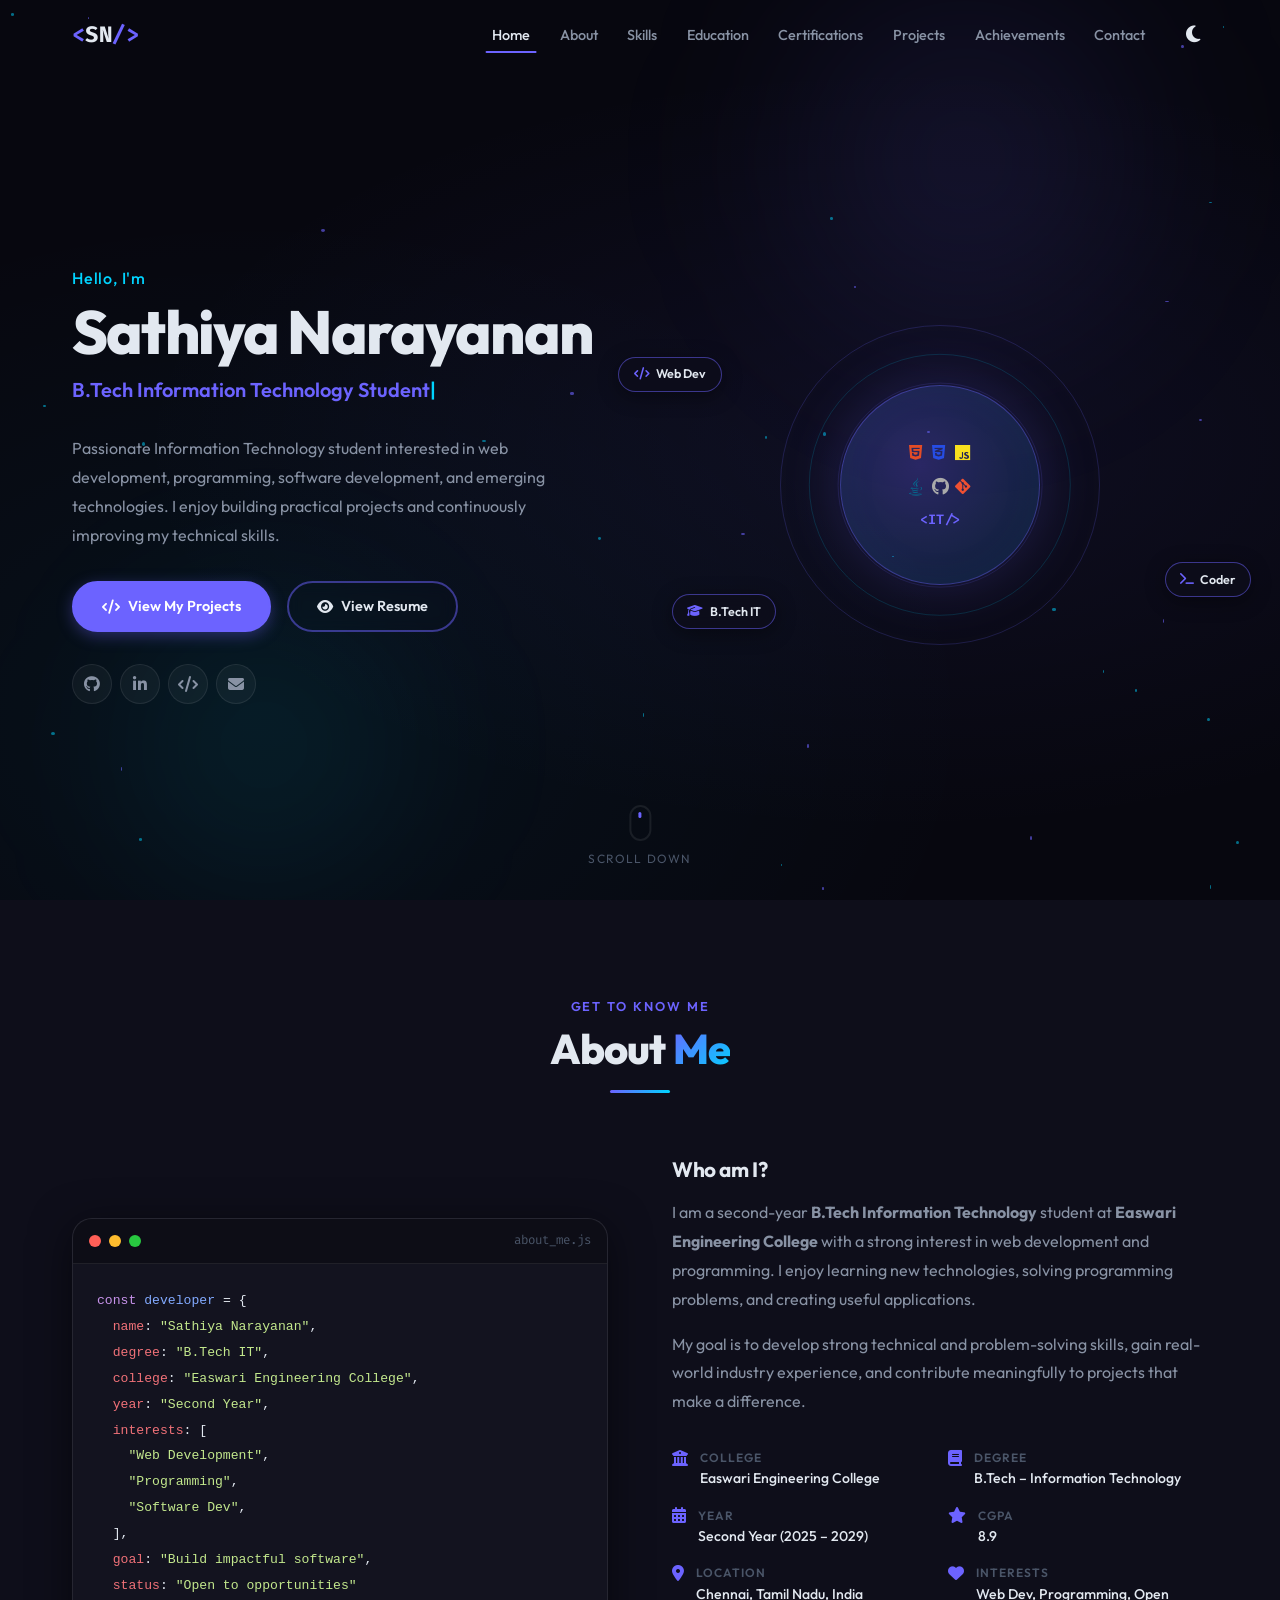
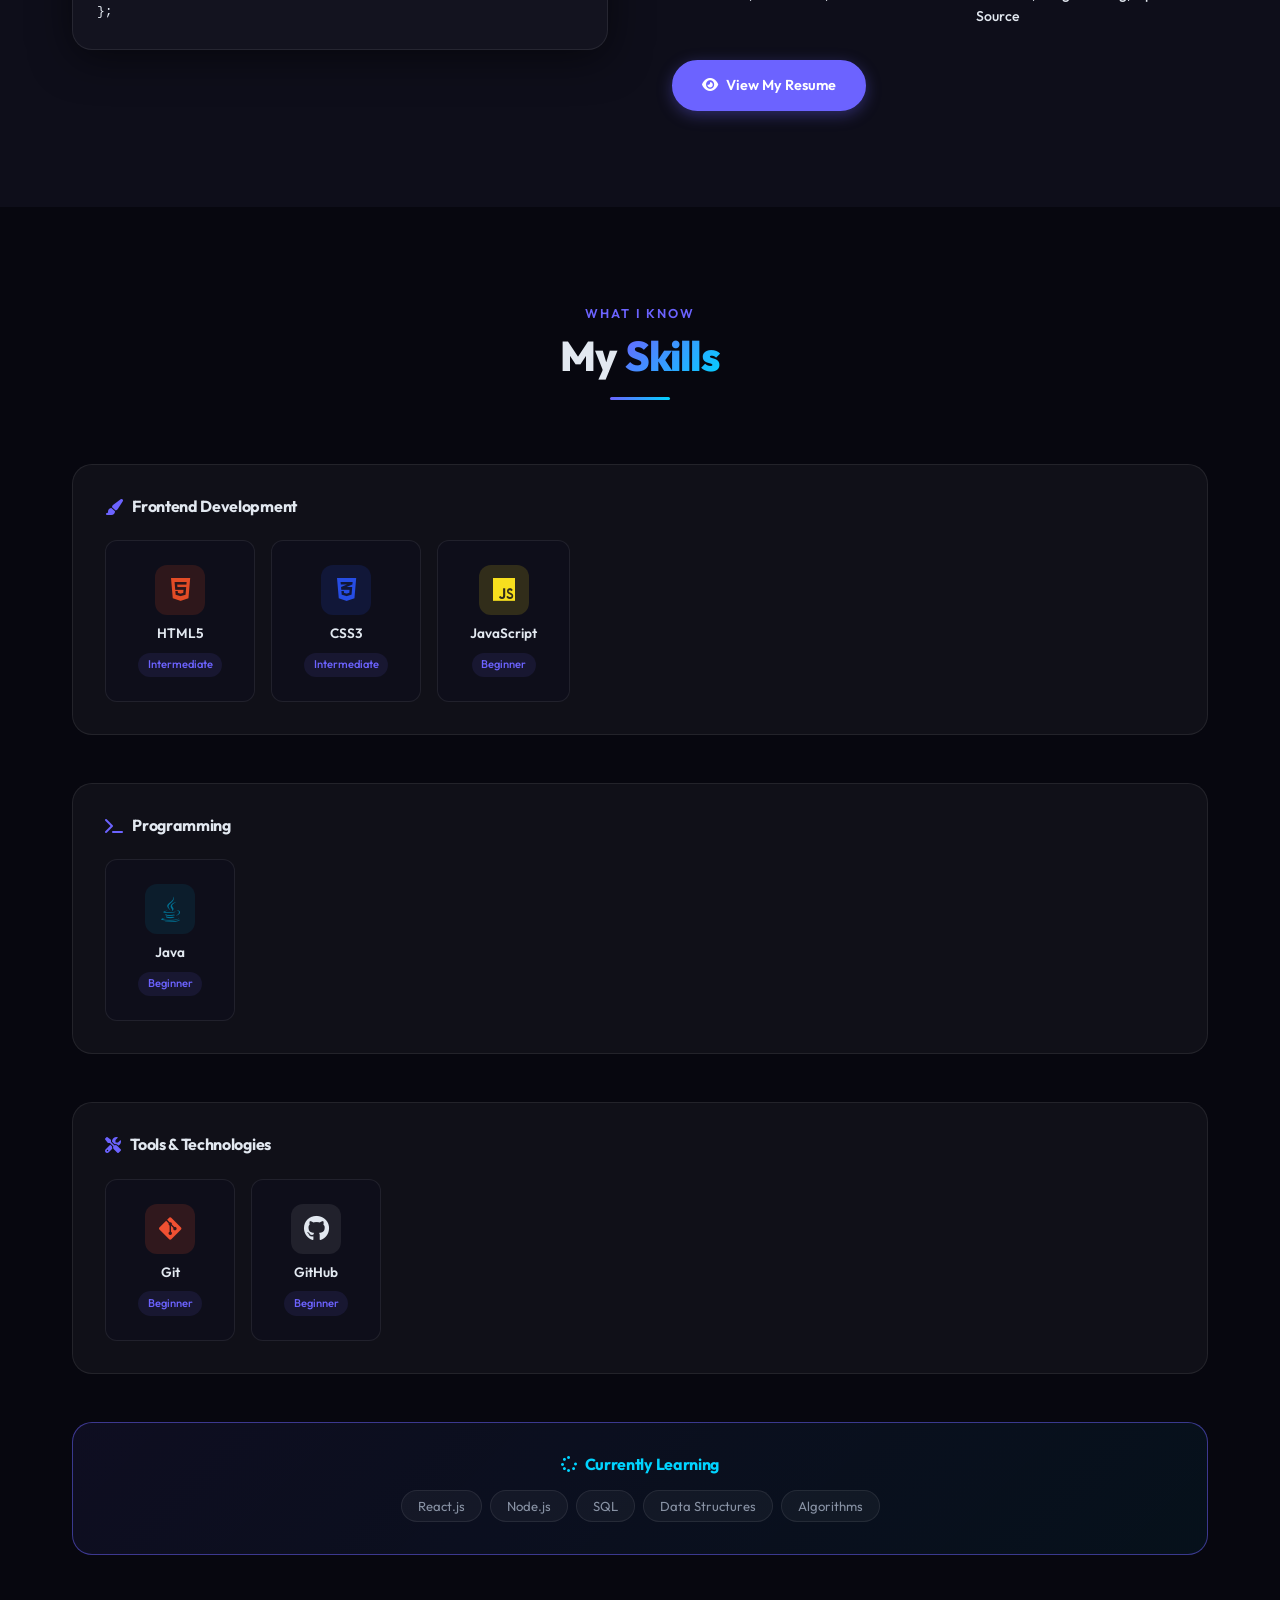
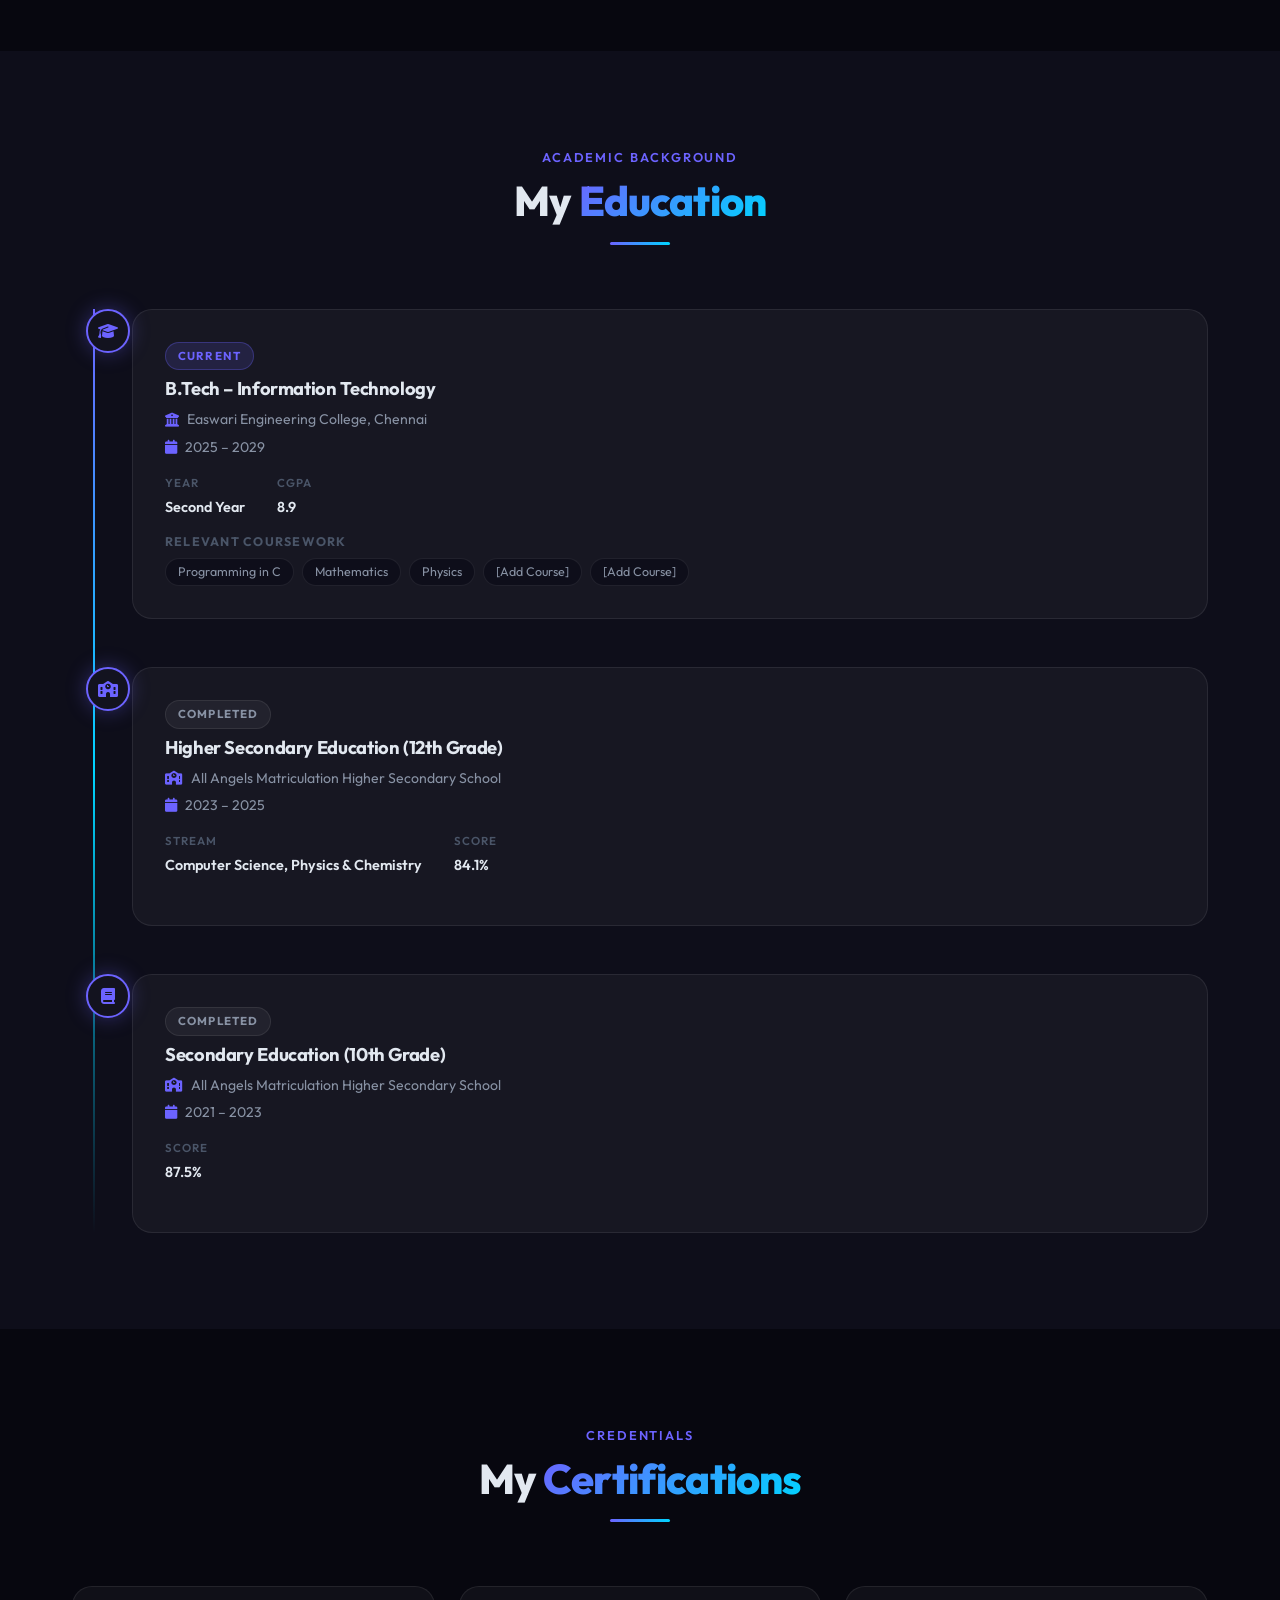
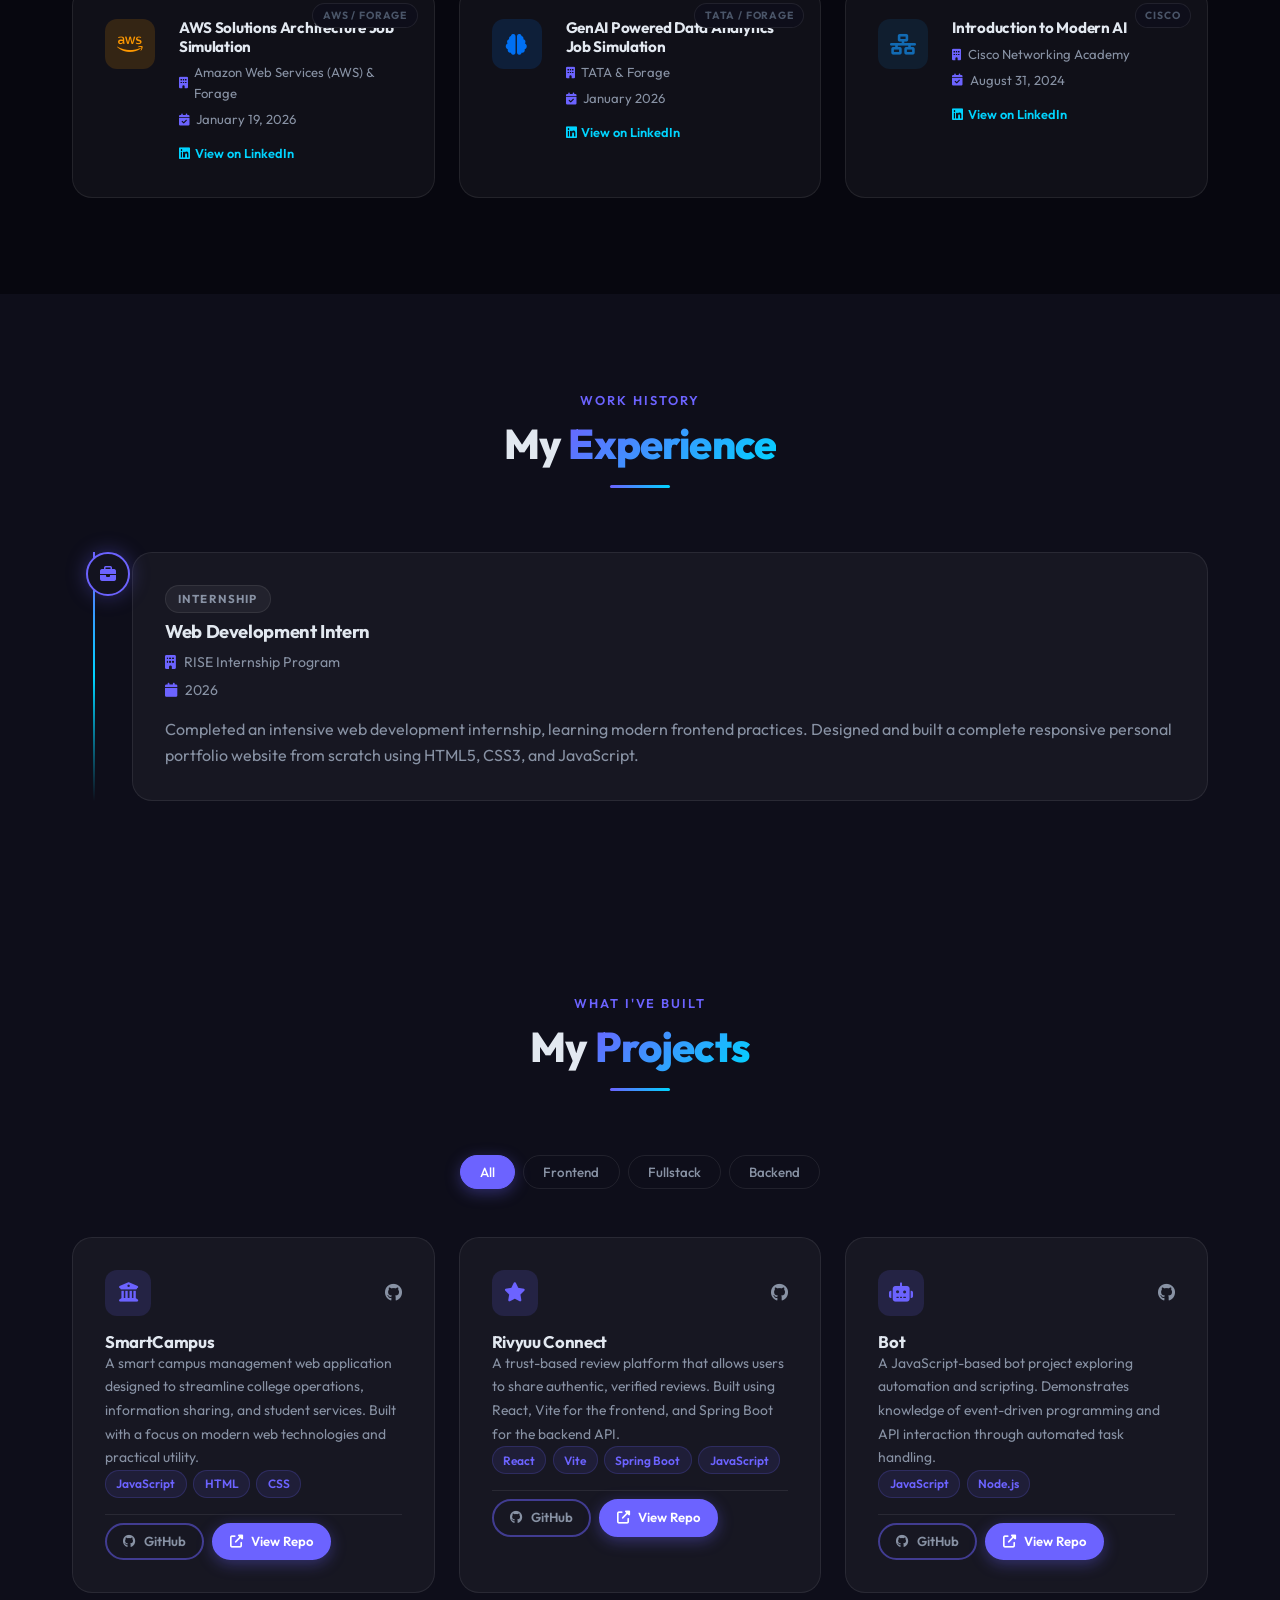
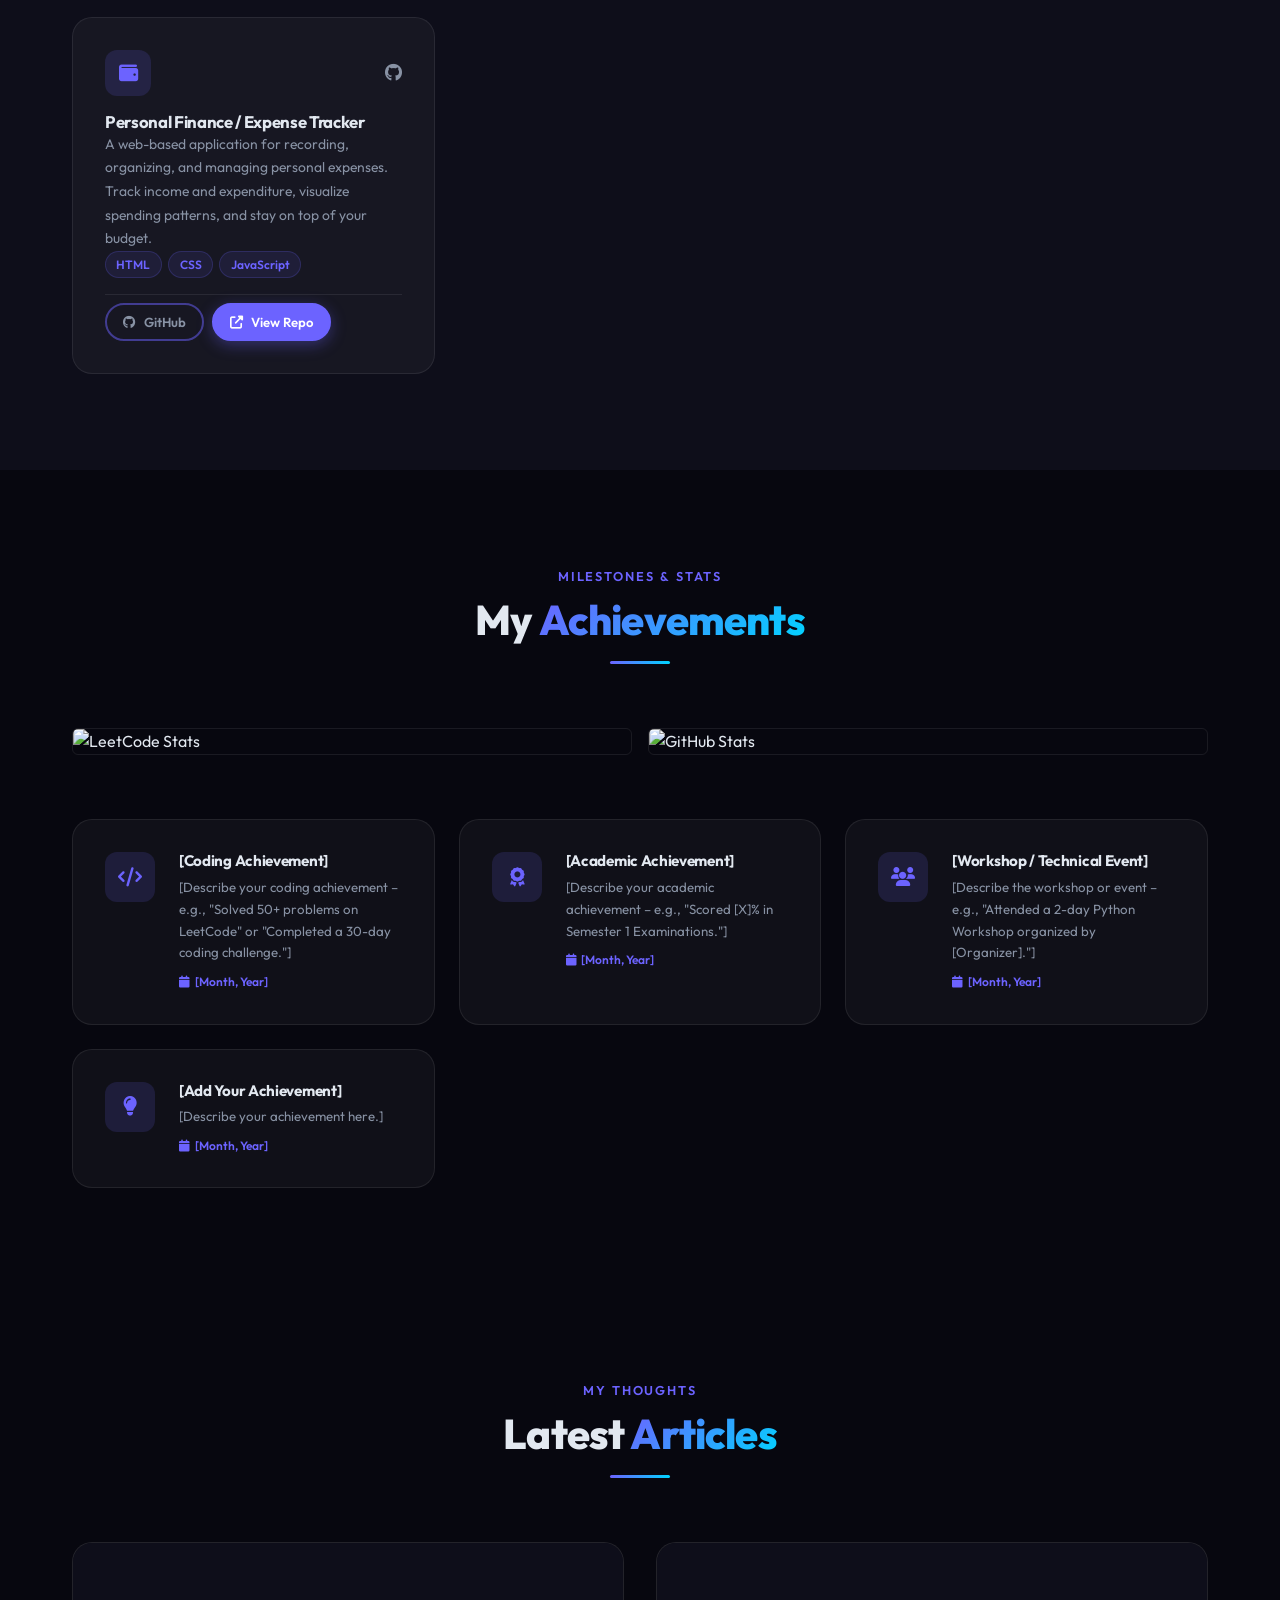
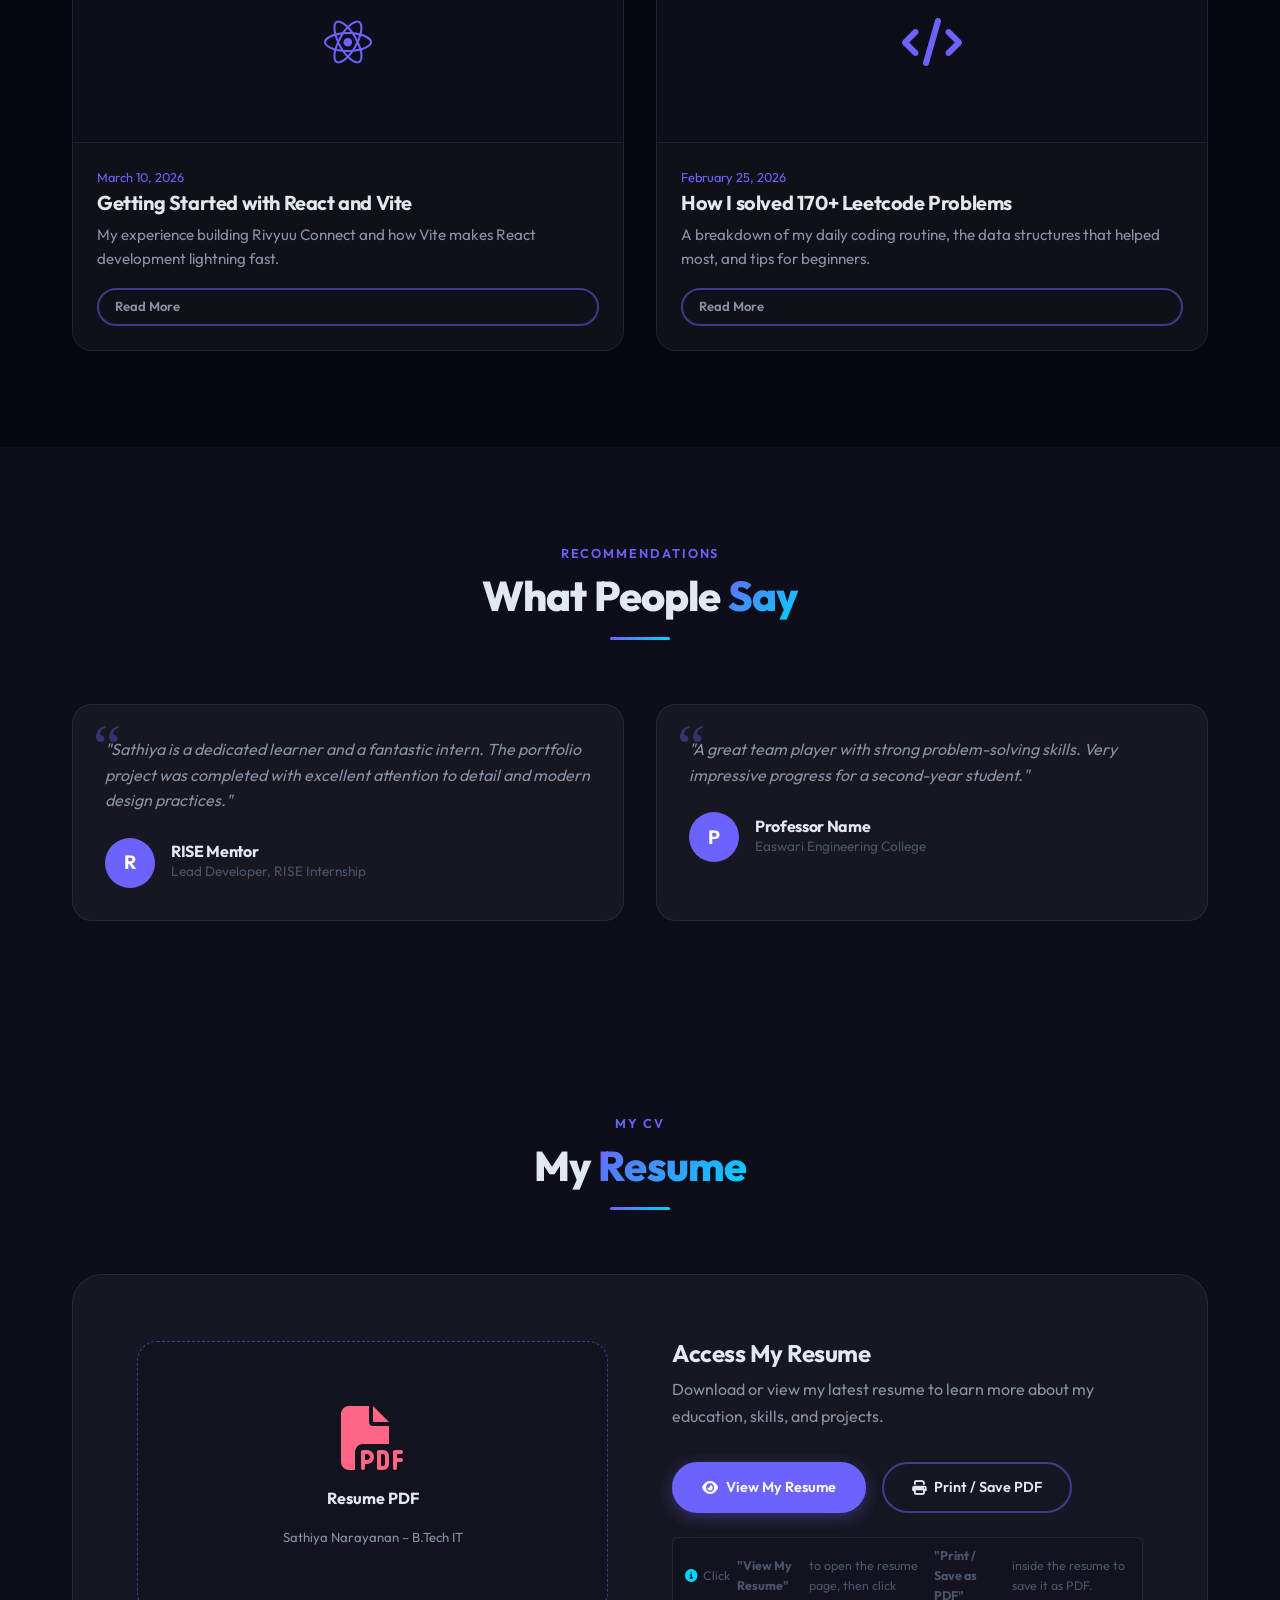
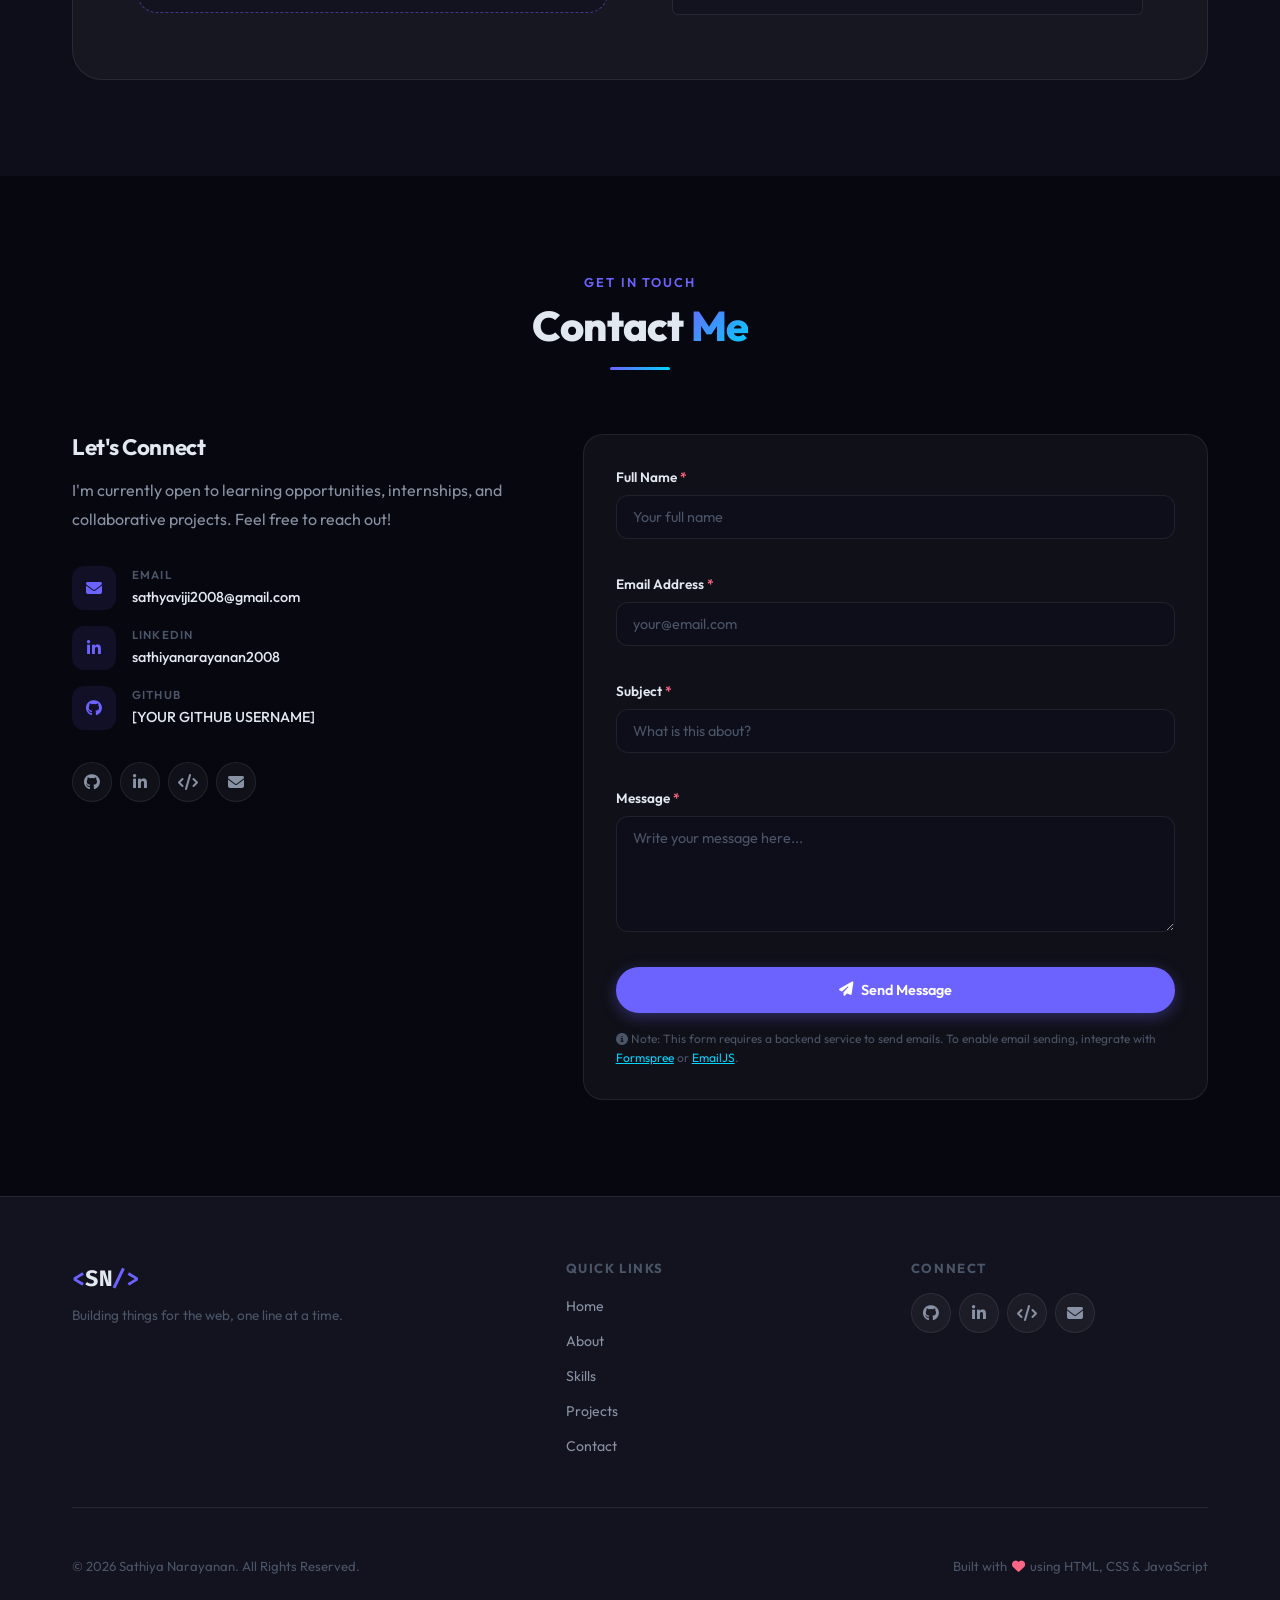
==== commit 8ef6049f: "Update year of study to second year" ====
--- a/index.html
+++ b/index.html
@@ -177,7 +177,7 @@
   <span class="c-key">name</span>: <span class="c-str">"Sathiya Narayanan"</span>,
   <span class="c-key">degree</span>: <span class="c-str">"B.Tech IT"</span>,
   <span class="c-key">college</span>: <span class="c-str">"Easwari Engineering College"</span>,
-  <span class="c-key">year</span>: <span class="c-str">"First Year"</span>,
+  <span class="c-key">year</span>: <span class="c-str">"Second Year"</span>,
   <span class="c-key">interests</span>: [
     <span class="c-str">"Web Development"</span>,
     <span class="c-str">"Programming"</span>,
@@ -193,7 +193,7 @@
           <div class="about-content reveal">
             <h3 class="about-sub">Who am I?</h3>
             <p class="about-text">
-              I am a first-year <strong>B.Tech Information Technology</strong> student at <strong>Easwari Engineering
+              I am a second-year <strong>B.Tech Information Technology</strong> student at <strong>Easwari Engineering
                 College</strong> with a strong interest in web development and programming. I enjoy learning new
               technologies, solving programming problems, and creating useful applications.
             </p>
@@ -221,7 +221,7 @@
                 <i class="fas fa-calendar-alt" aria-hidden="true"></i>
                 <div>
                   <span class="info-label">Year</span>
-                  <span class="info-value">First Year (2025 – 2029)</span>
+                  <span class="info-value">Second Year (2025 – 2029)</span>
                 </div>
               </div>
               <div class="info-item">
@@ -352,7 +352,7 @@
               <div class="timeline-details">
                 <div class="detail-item">
                   <span class="detail-label">Year</span>
-                  <span class="detail-value">First Year</span>
+                  <span class="detail-value">Second Year</span>
                 </div>
                 <div class="detail-item">
                   <span class="detail-label">CGPA</span>
@@ -782,7 +782,7 @@
           </div>
 
           <div class="testimonial-card reveal">
-            <p class="testimonial-text">"A great team player with strong problem-solving skills. Very impressive progress for a first-year student."</p>
+            <p class="testimonial-text">"A great team player with strong problem-solving skills. Very impressive progress for a second-year student."</p>
             <div class="testimonial-author">
               <div class="author-avatar">P</div>
               <div class="author-info">
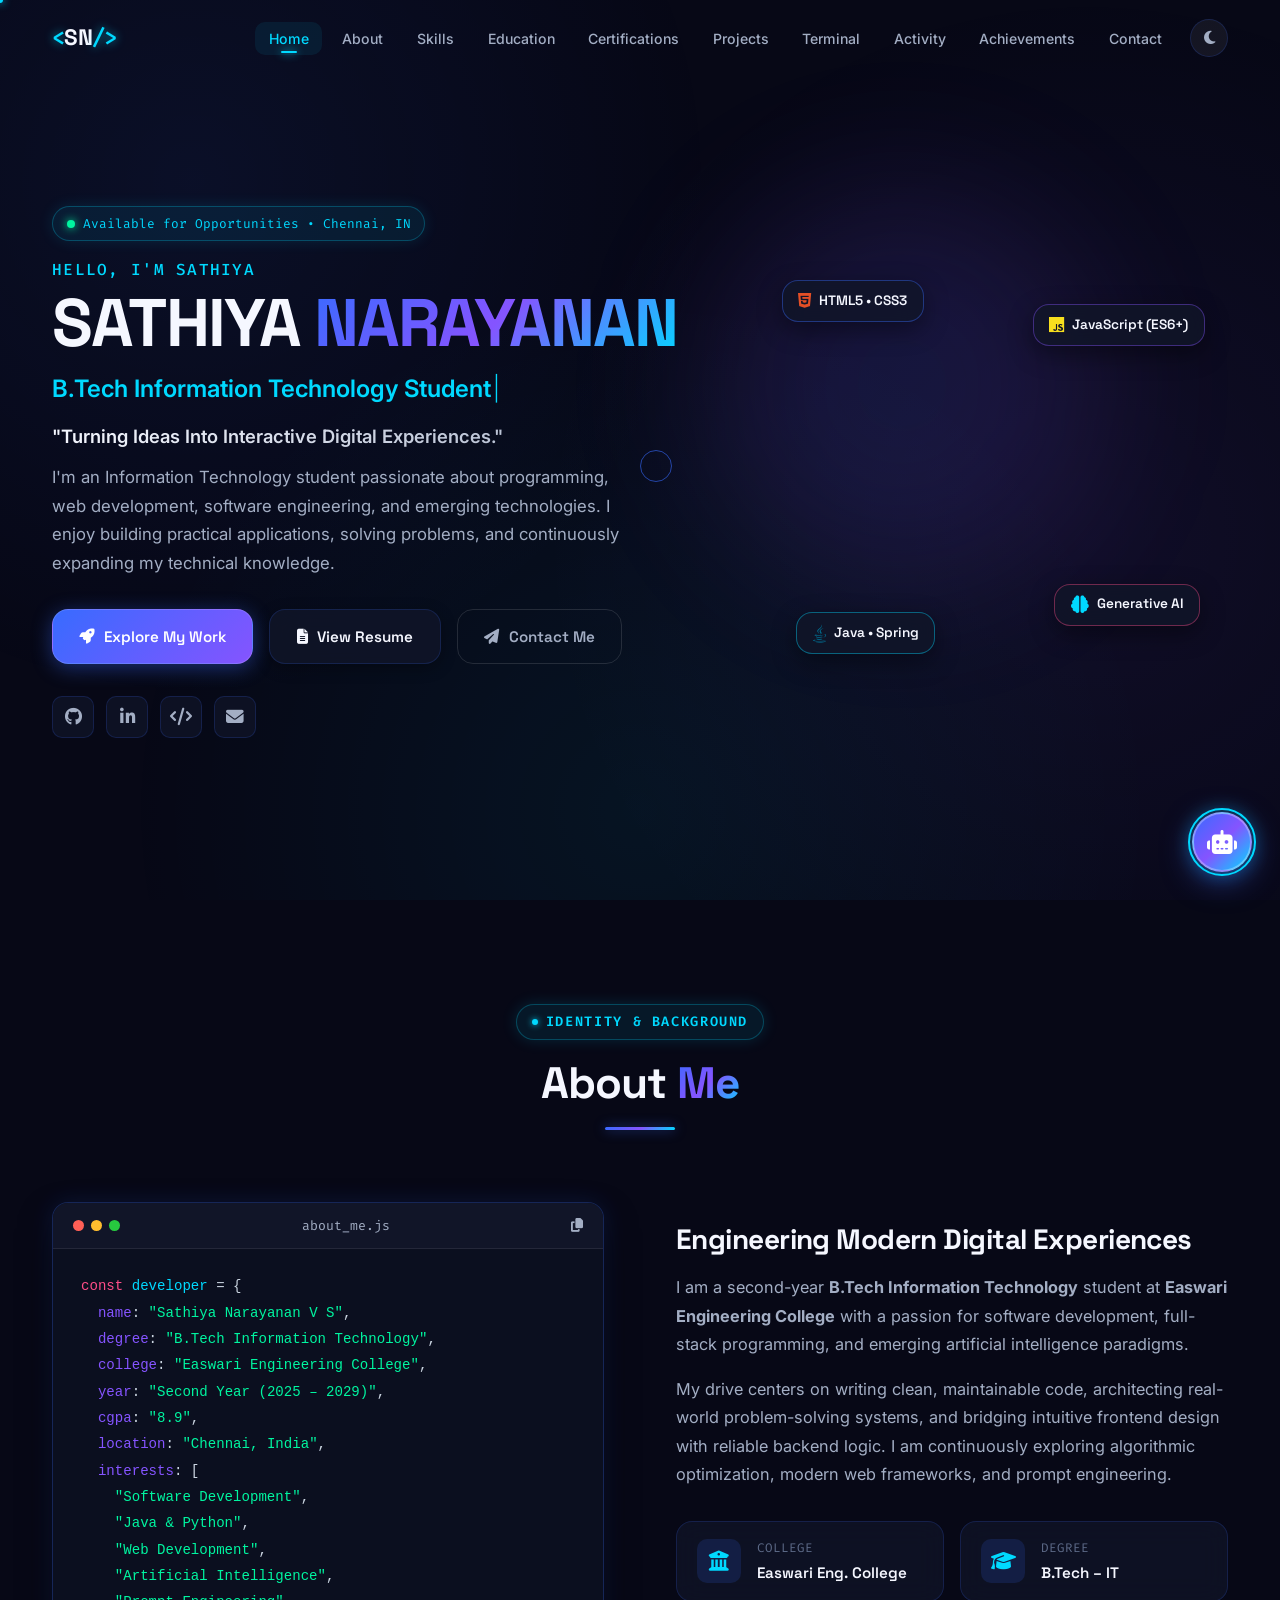
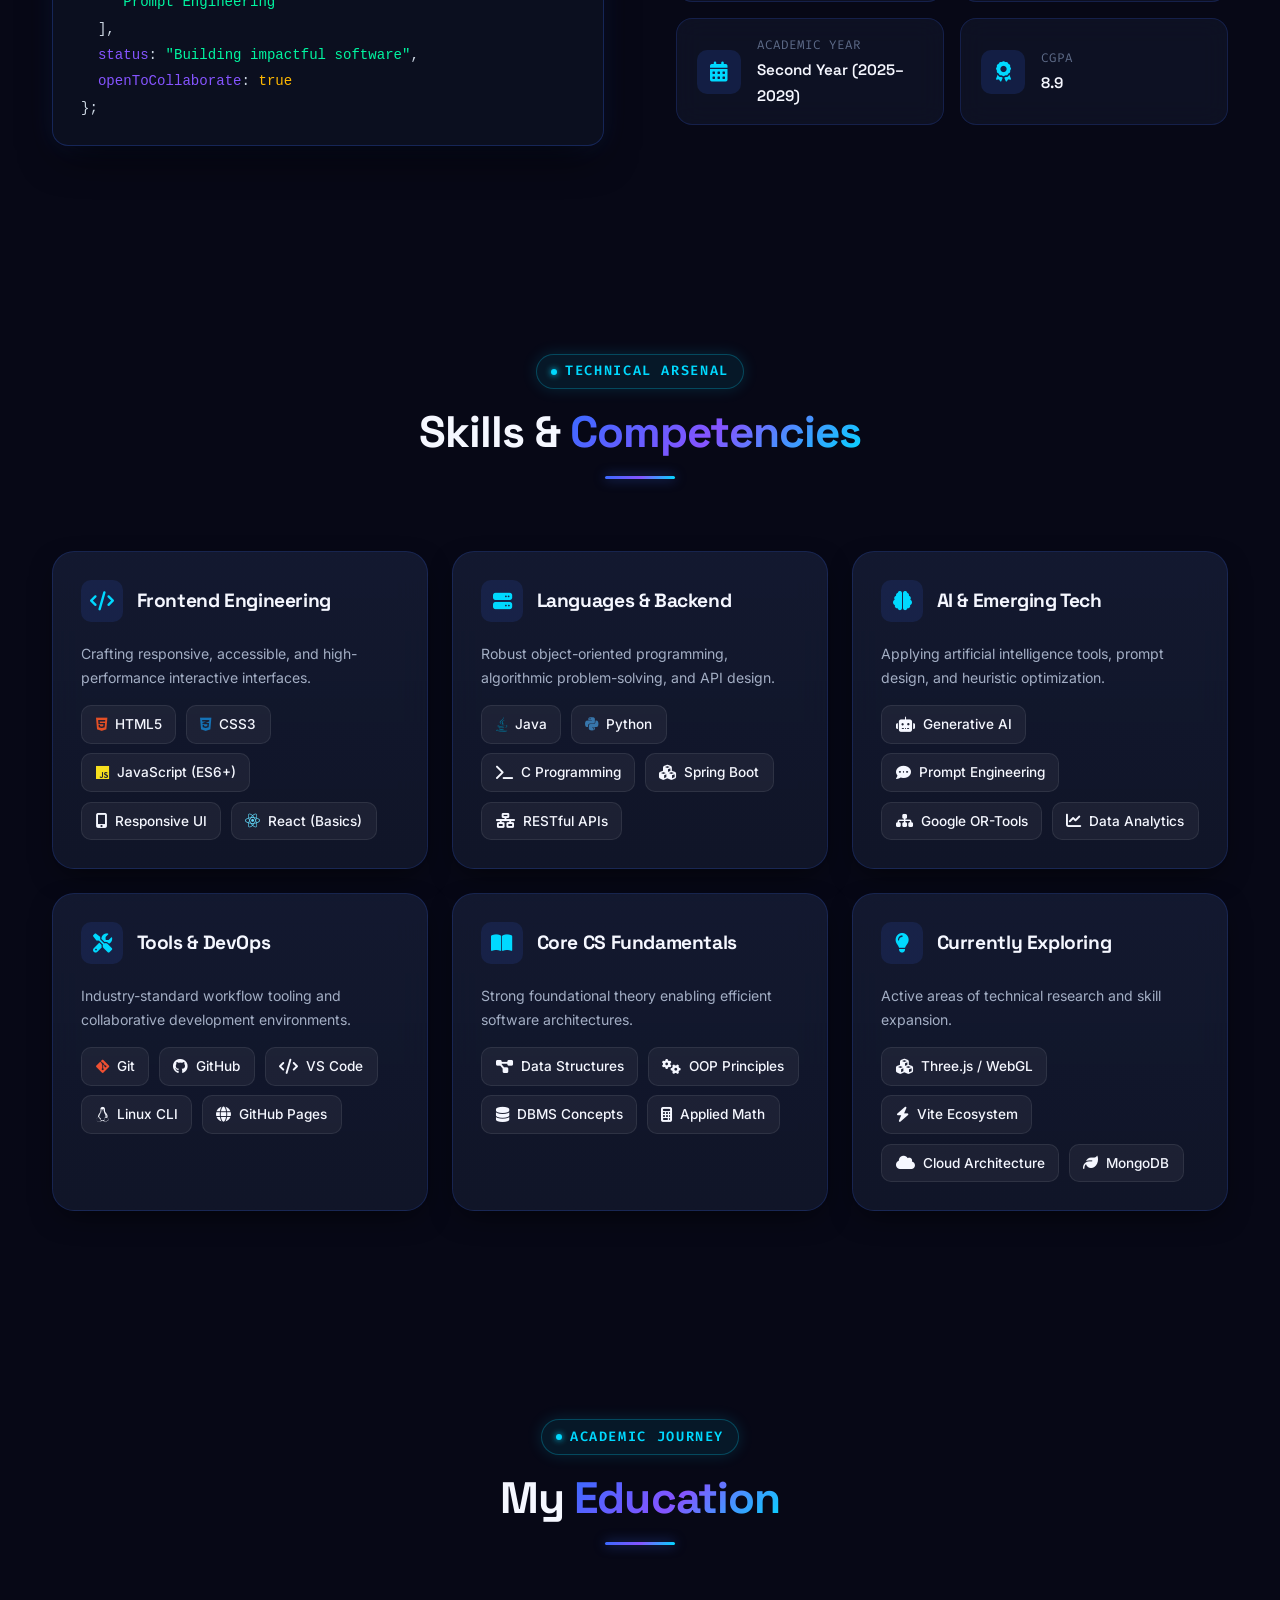
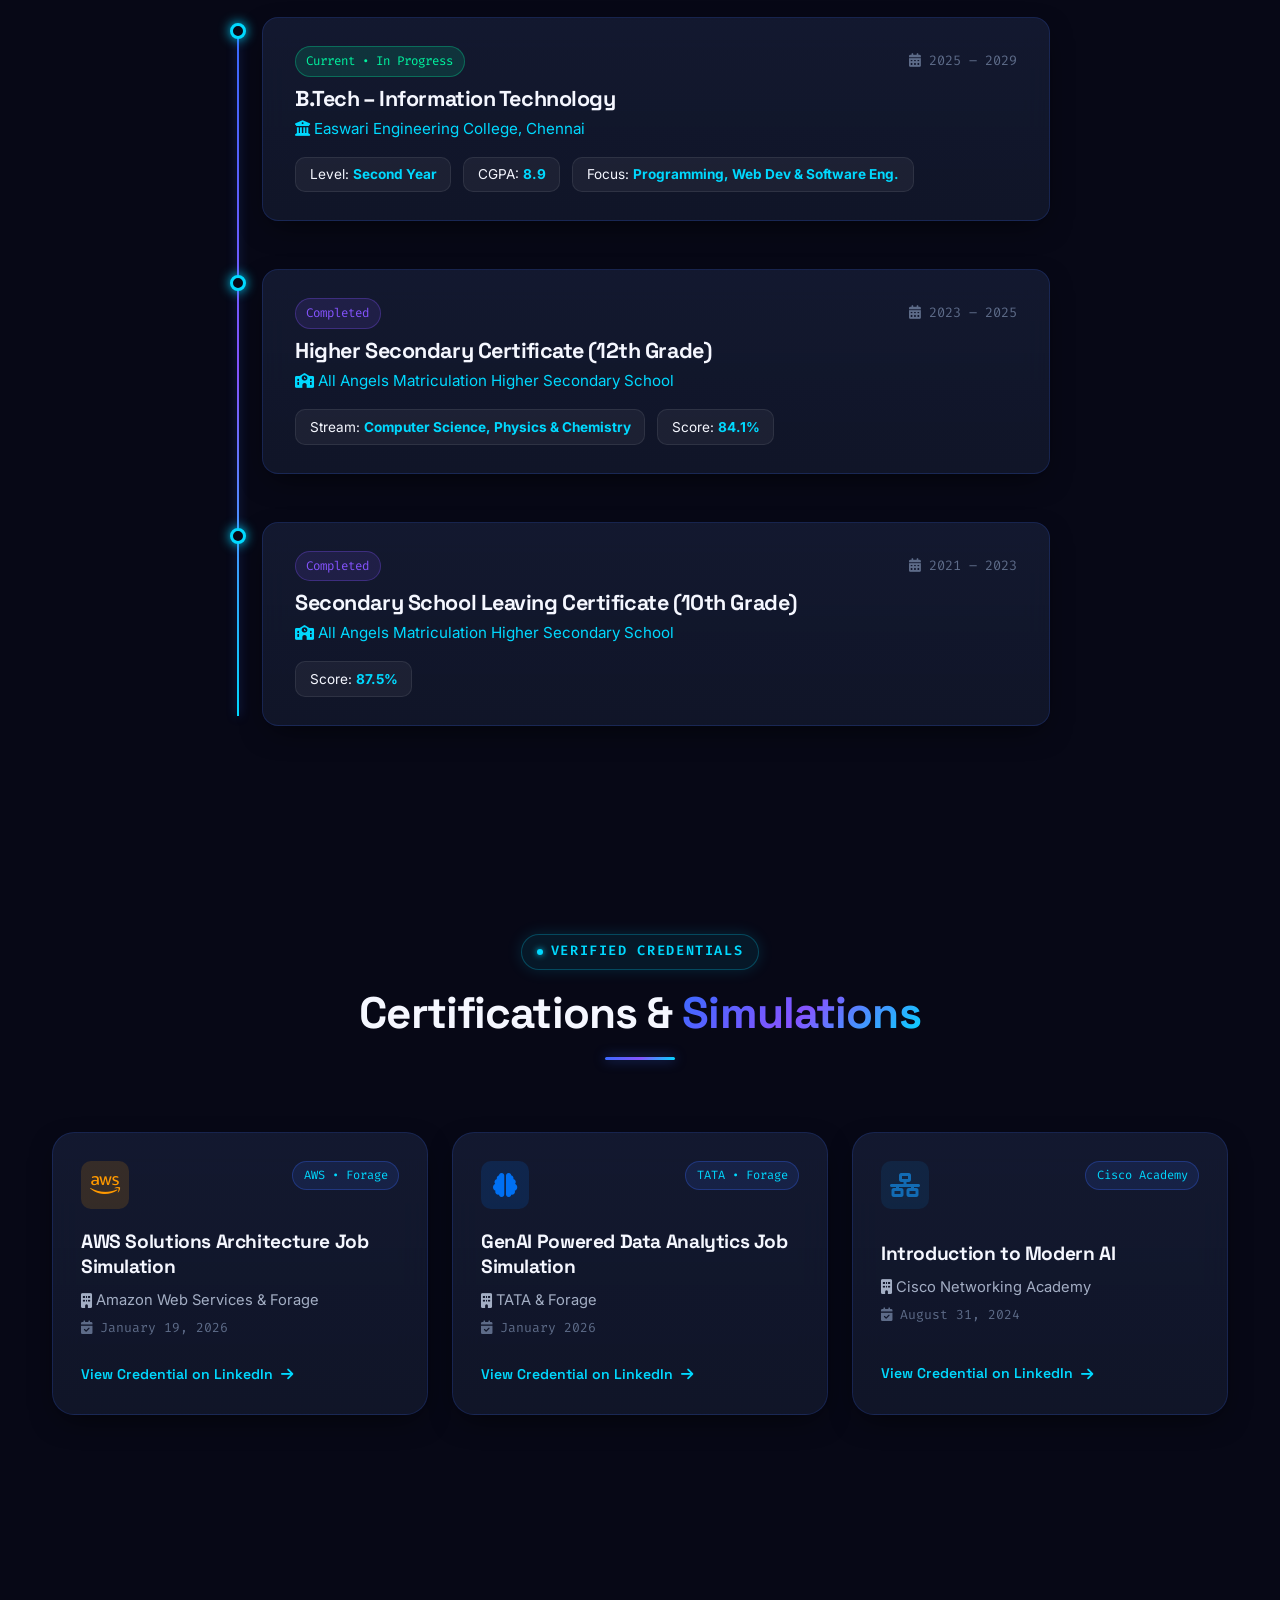
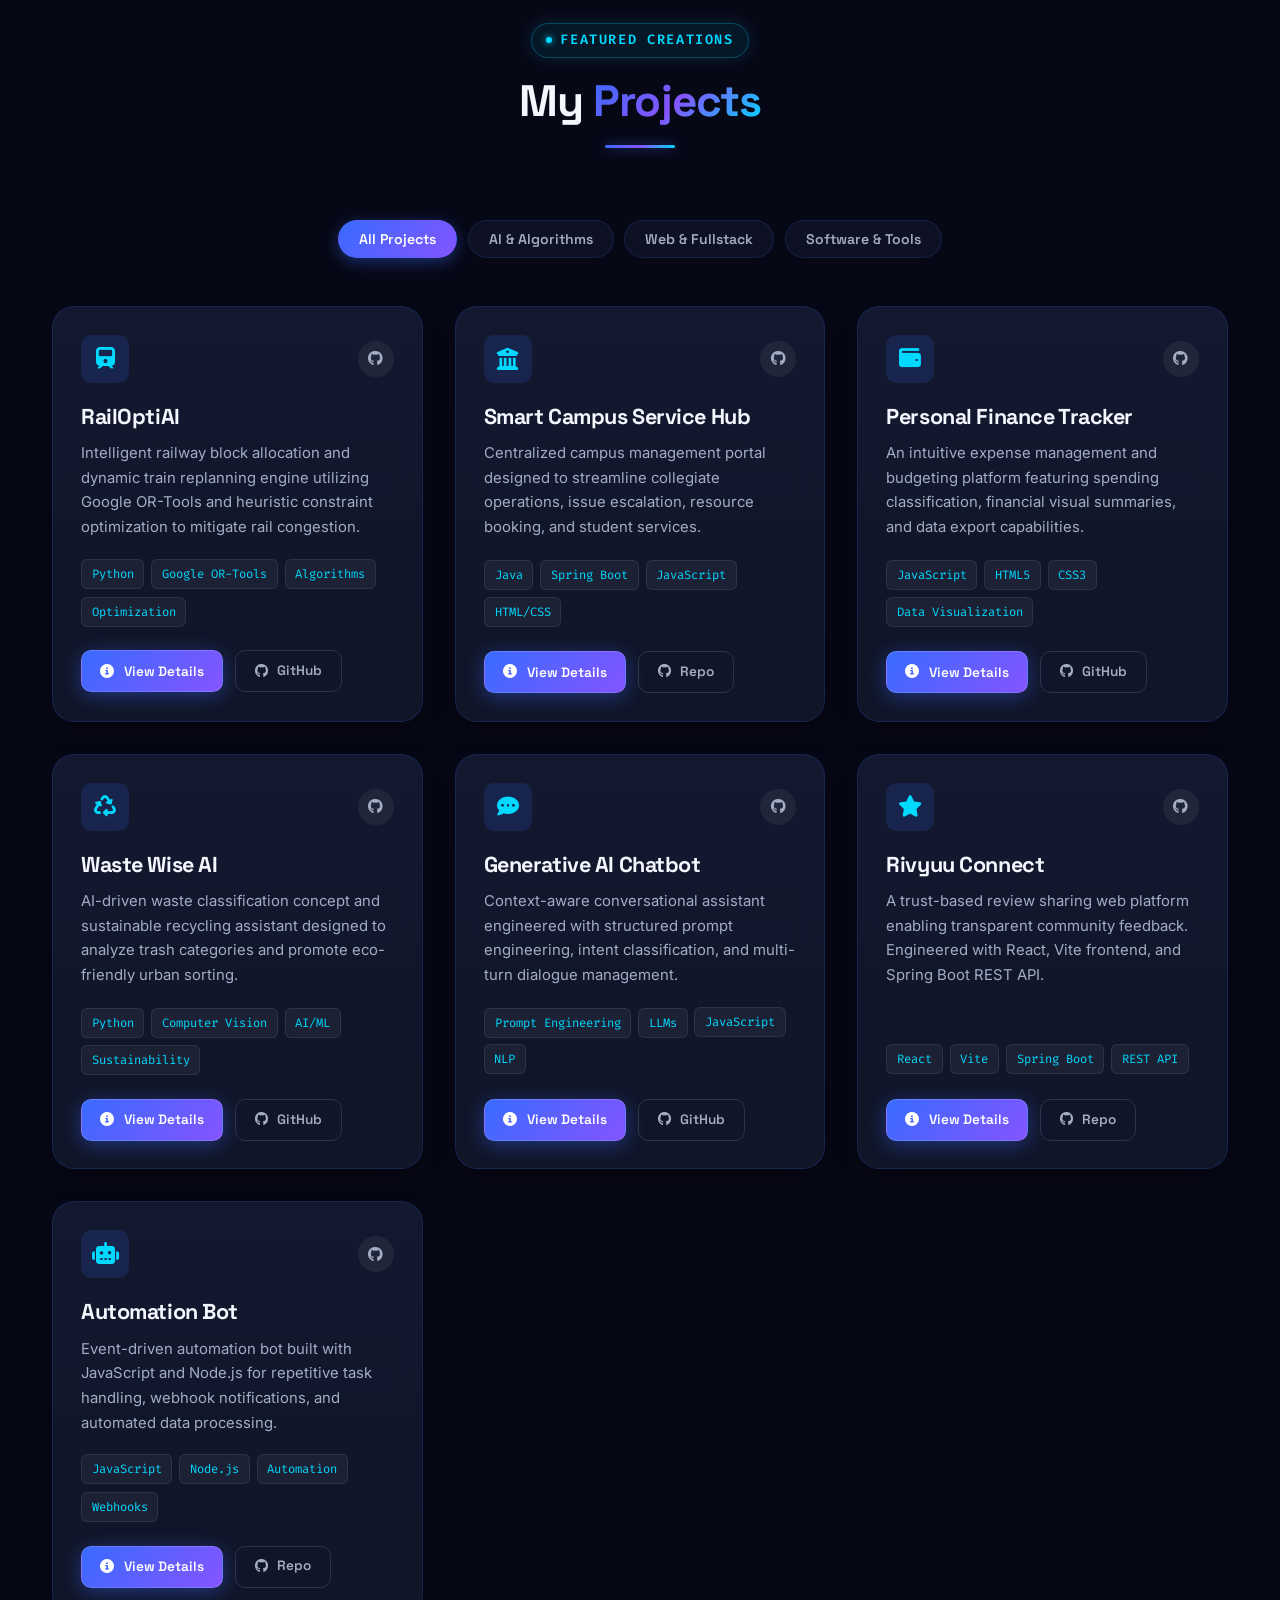
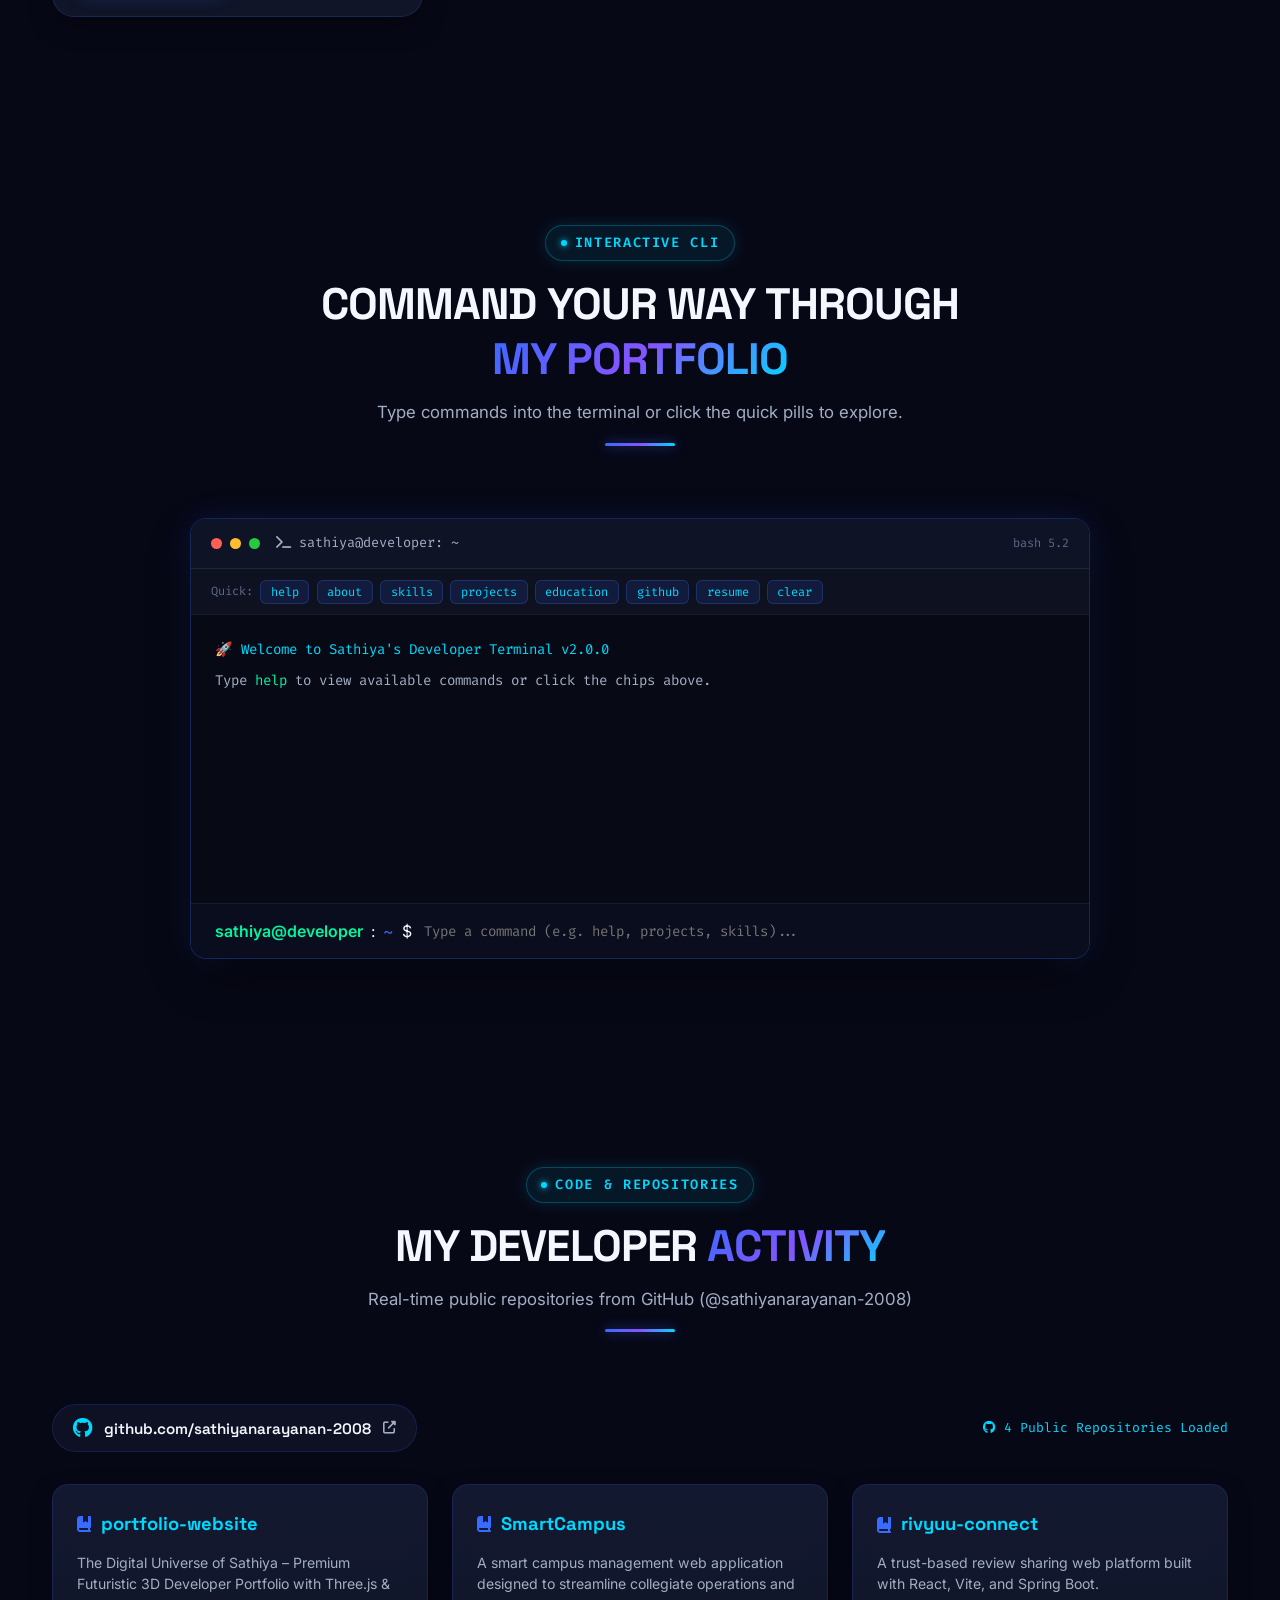
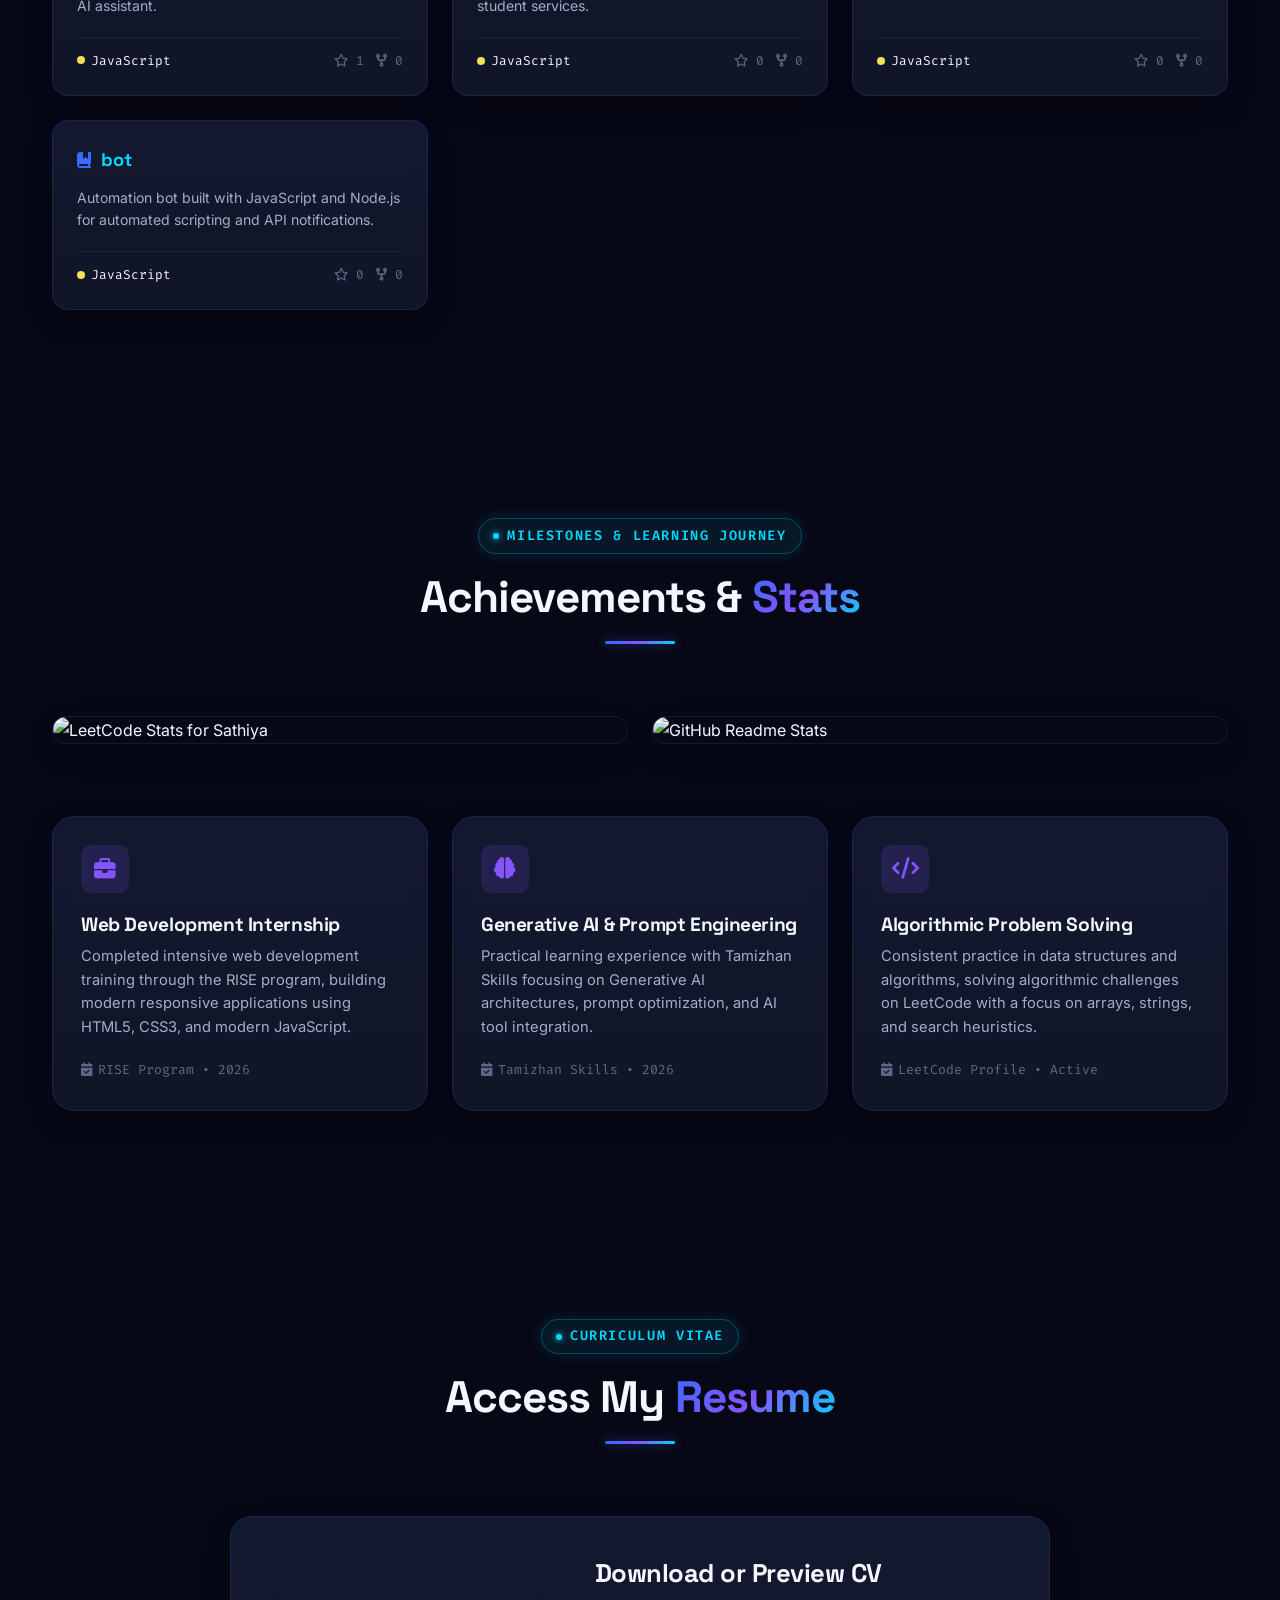
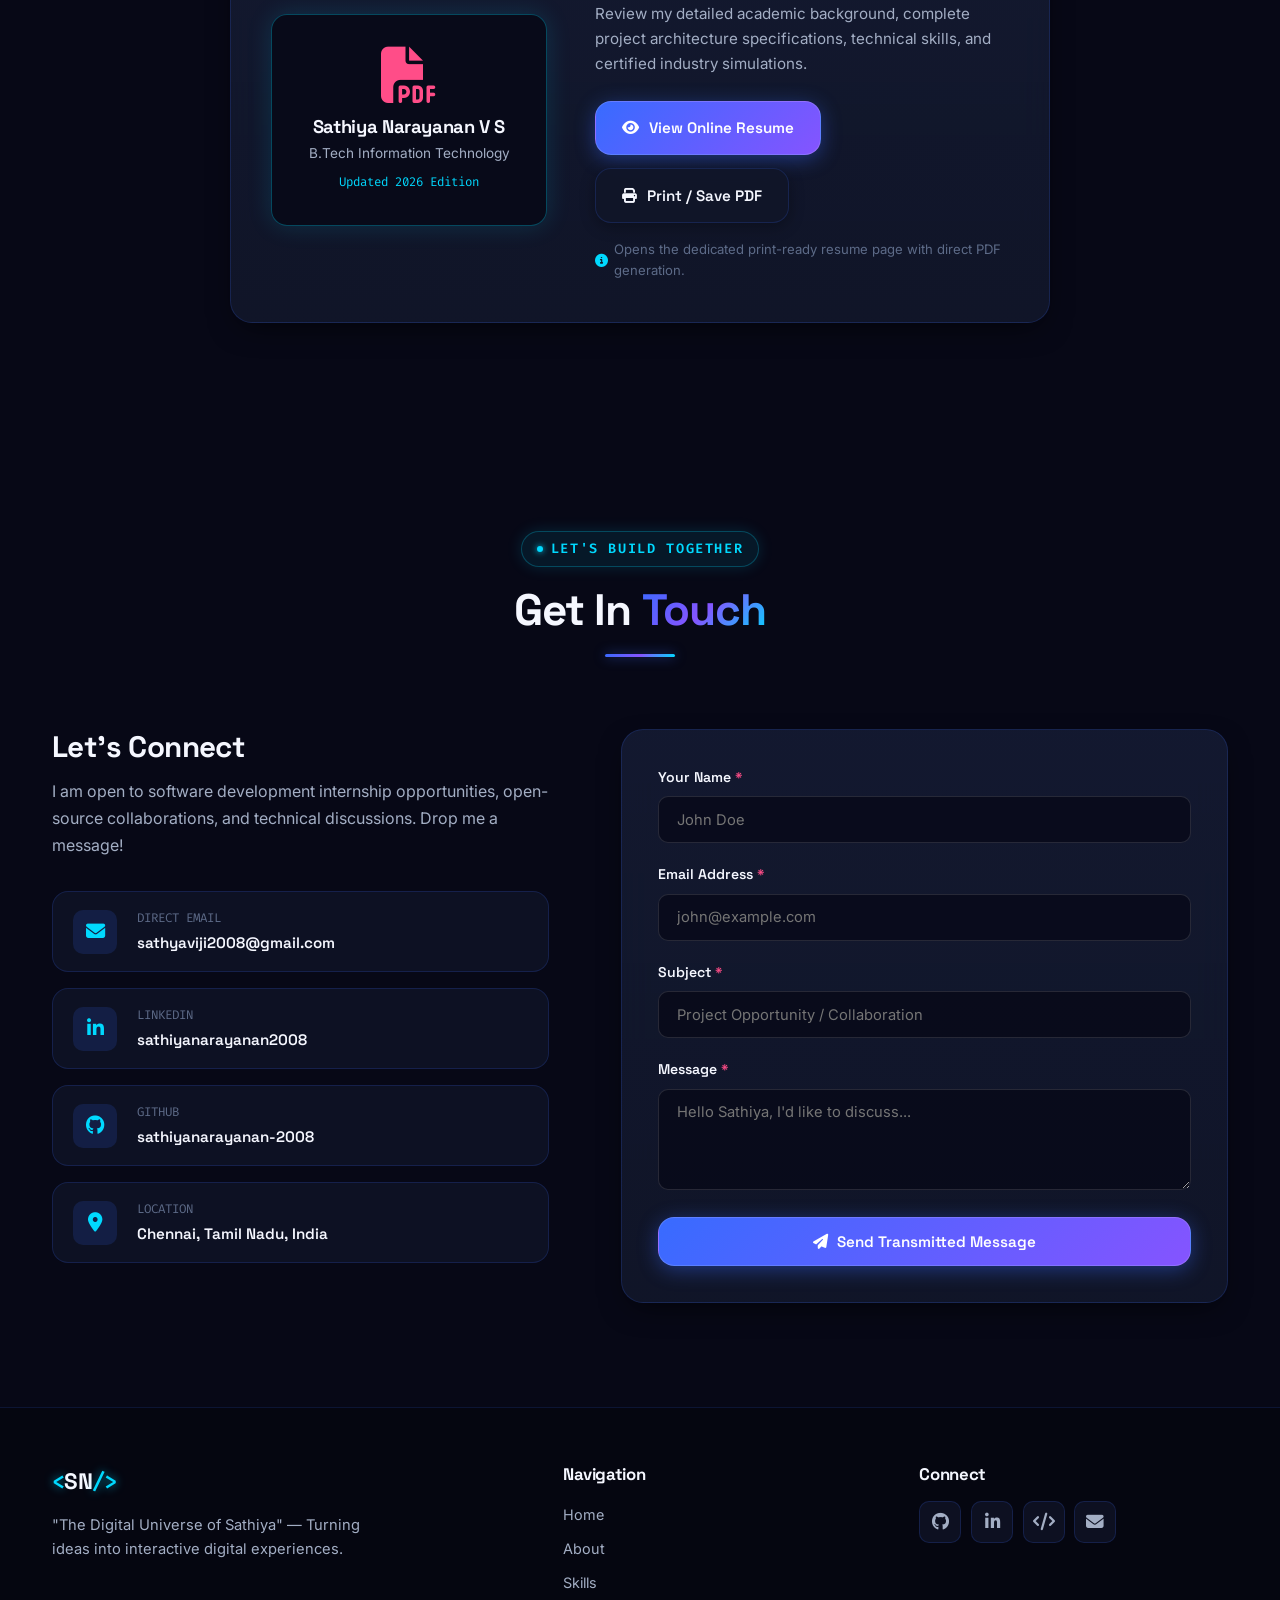
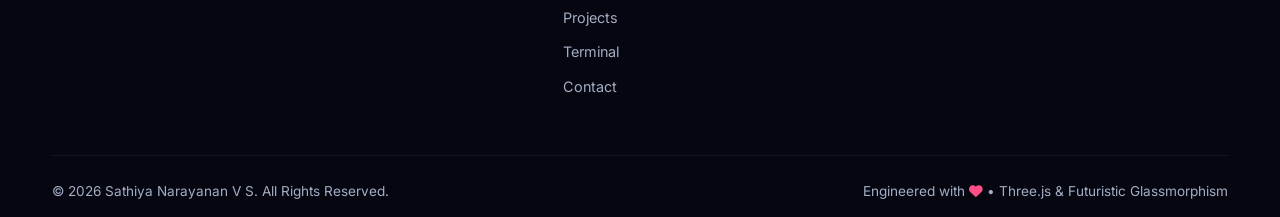
==== commit 19e17305: "Update portfolio website design, styles, and interactive scripts" ====
--- a/index.html
+++ b/index.html
@@ -7,45 +7,55 @@
   <meta http-equiv="X-UA-Compatible" content="IE=edge" />
 
   <!-- SEO Meta Tags -->
-  <title>Sathiya Narayanan | B.Tech Information Technology Student</title>
+  <title>Sathiya Narayanan V S | Futuristic 3D Developer Portfolio</title>
   <meta name="description"
-    content="Personal portfolio of Sathiya Narayanan, a B.Tech Information Technology student at Easwari Engineering College. Showcasing skills in web development, programming, and emerging technologies." />
+    content="The Digital Universe of Sathiya Narayanan V S – B.Tech Information Technology student at Easwari Engineering College. Exploring Software Development, Web Dev, Java, Python, and Generative AI." />
   <meta name="keywords"
-    content="portfolio, B.Tech, Information Technology, web development, HTML, CSS, JavaScript, Java, student developer" />
-  <meta name="author" content="Sathiya Narayanan" />
+    content="Sathiya Narayanan, Sathiya Narayanan V S, portfolio, 3D developer portfolio, B.Tech IT, Easwari Engineering College, Three.js, Web Development, Java, Python, Generative AI, RailOptiAI" />
+  <meta name="author" content="Sathiya Narayanan V S" />
 
   <!-- Open Graph -->
-  <meta property="og:title" content="Sathiya Narayanan | B.Tech IT Student Portfolio" />
-  <meta property="og:description" content="Passionate IT student showcasing projects, skills, and certifications." />
+  <meta property="og:title" content="Sathiya Narayanan V S | Futuristic 3D Developer Portfolio" />
+  <meta property="og:description" content="Explore The Digital Universe of Sathiya – Interactive 3D Developer Portfolio showcasing projects, skills, certifications, and SATHYA AI." />
   <meta property="og:type" content="website" />
-  <meta property="og:url" content="[YOUR PORTFOLIO URL]" />
-
-  <!-- Google Fonts -->
+  <meta property="og:url" content="https://sathiyanarayanan-2008.github.io/portfolio-website/" />
+
+  <!-- Google Fonts: Space Grotesk, Inter, Fira Code -->
   <link rel="preconnect" href="https://fonts.googleapis.com" />
   <link rel="preconnect" href="https://fonts.gstatic.com" crossorigin />
   <link
-    href="https://fonts.googleapis.com/css2?family=Outfit:wght@300;400;500;600;700;800&family=Fira+Code:wght@400;500&display=swap"
+    href="https://fonts.googleapis.com/css2?family=Fira+Code:wght@400;500;600&family=Inter:wght@300;400;500;600;700&family=Space+Grotesk:wght@400;500;600;700;800&display=swap"
     rel="stylesheet" />
 
   <!-- Font Awesome -->
   <link rel="stylesheet" href="https://cdnjs.cloudflare.com/ajax/libs/font-awesome/6.5.0/css/all.min.css" />
+
+  <!-- Three.js CDN for Interactive 3D Universe -->
+  <script src="https://cdnjs.cloudflare.com/ajax/libs/three.js/r128/three.min.js"></script>
 
   <!-- Stylesheet -->
   <link rel="stylesheet" href="style.css" />
 </head>
 
 <body>
+
+  <!-- ===== SCROLL PROGRESS BAR ===== -->
+  <div id="scrollProgress" class="scroll-progress-bar"></div>
+
+  <!-- ===== CUSTOM FUTURISTIC CURSOR ===== -->
+  <div class="cursor-dot" id="cursorDot"></div>
+  <div class="cursor-follower" id="cursorFollower"></div>
 
   <!-- ===== BACK TO TOP BUTTON ===== -->
   <button id="backToTop" class="back-to-top" aria-label="Back to top">
     <i class="fas fa-chevron-up"></i>
   </button>
 
-  <!-- ===== NAVIGATION ===== -->
+  <!-- ===== FLOATING GLASS NAVBAR ===== -->
   <nav class="navbar" id="navbar" role="navigation" aria-label="Main navigation">
     <div class="nav-container">
       <a href="#home" class="nav-logo" aria-label="Home">
-        <span class="logo-bracket">&lt;</span>SN<span class="logo-bracket">/&gt;</span>
+        <span class="neon-bracket">&lt;</span>SN<span class="neon-bracket">/&gt;</span>
       </a>
 
       <ul class="nav-links" id="navLinks" role="menubar">
@@ -55,6 +65,8 @@
         <li role="none"><a href="#education" class="nav-link" role="menuitem">Education</a></li>
         <li role="none"><a href="#certifications" class="nav-link" role="menuitem">Certifications</a></li>
         <li role="none"><a href="#projects" class="nav-link" role="menuitem">Projects</a></li>
+        <li role="none"><a href="#terminal" class="nav-link" role="menuitem">Terminal</a></li>
+        <li role="none"><a href="#activity" class="nav-link" role="menuitem">Activity</a></li>
         <li role="none"><a href="#achievements" class="nav-link" role="menuitem">Achievements</a></li>
         <li role="none"><a href="#contact" class="nav-link" role="menuitem">Contact</a></li>
         <li role="none">
@@ -76,334 +88,354 @@
 
   <main>
 
-    <!-- ===== HERO SECTION ===== -->
+    <!-- ===== HERO SECTION: THE DIGITAL UNIVERSE OF SATHIYA ===== -->
     <section id="home" class="hero-section" aria-label="Hero / Home">
-      <div class="hero-particles" id="heroParticles" aria-hidden="true"></div>
-      <div class="hero-container">
-
-        <div class="hero-content reveal">
-          <p class="hero-greeting">Hello, I'm</p>
-          <h1 class="hero-name">Sathiya Narayanan</h1>
-          <p class="hero-title">
-            <span class="typed-text" id="typedText"></span><span class="cursor" aria-hidden="true">|</span>
-          </p>
-          <p class="hero-description">
-            Passionate Information Technology student interested in web development, programming, software development,
-            and emerging technologies. I enjoy building practical projects and continuously improving my technical
-            skills.
-          </p>
-
-          <div class="hero-buttons">
-            <a href="#projects" class="btn btn-primary">
-              <i class="fas fa-code" aria-hidden="true"></i> View My Projects
-            </a>
-            <a href="resume.html" class="btn btn-secondary" target="_blank" rel="noopener noreferrer" aria-label="View Resume">
-              <i class="fas fa-eye" aria-hidden="true"></i> View Resume
-            </a>
-          </div>
-
-          <div class="hero-socials">
-            <a href="https://github.com/sathiyanarayanan-2008" target="_blank" rel="noopener noreferrer" class="social-icon"
-              aria-label="GitHub Profile">
-              <i class="fab fa-github"></i>
-            </a>
-            <a href="https://www.linkedin.com/in/sathiyanarayanan2008" target="_blank" rel="noopener noreferrer" class="social-icon"
-              aria-label="LinkedIn Profile">
-              <i class="fab fa-linkedin-in"></i>
-            </a>
-            <a href="https://leetcode.com/u/iUq2lrQgSF/" target="_blank" rel="noopener noreferrer" class="social-icon"
-              aria-label="LeetCode Profile">
-              <i class="fas fa-code"></i>
-            </a>
-            <a href="mailto:sathyaviji2008@gmail.com" class="social-icon" aria-label="Send Email">
-              <i class="fas fa-envelope"></i>
-            </a>
-          </div>
-        </div>
-
-        <div class="hero-visual reveal" aria-hidden="true">
-          <div class="hero-avatar-wrapper">
-            <div class="avatar-ring ring-1"></div>
-            <div class="avatar-ring ring-2"></div>
-            <div class="avatar-ring ring-3"></div>
-            <div class="avatar-core">
-              <div class="avatar-icon-grid">
-                <div class="av-icon"><i class="fab fa-html5"></i></div>
-                <div class="av-icon"><i class="fab fa-css3-alt"></i></div>
-                <div class="av-icon"><i class="fab fa-js"></i></div>
-                <div class="av-icon"><i class="fab fa-java"></i></div>
-                <div class="av-icon"><i class="fab fa-github"></i></div>
-                <div class="av-icon"><i class="fab fa-git-alt"></i></div>
-              </div>
-              <div class="avatar-center-text">
-                <span class="fira">&lt;IT/&gt;</span>
-              </div>
-            </div>
-          </div>
-
-          <div class="floating-badge badge-1"><i class="fas fa-code"></i> Web Dev</div>
-          <div class="floating-badge badge-2"><i class="fas fa-terminal"></i> Coder</div>
-          <div class="floating-badge badge-3"><i class="fas fa-graduation-cap"></i> B.Tech IT</div>
-        </div>
-
-      </div>
-
-      <div class="hero-scroll-indicator" aria-hidden="true">
-        <div class="scroll-mouse">
-          <div class="scroll-wheel"></div>
-        </div>
-        <span>Scroll Down</span>
+      <div class="hero-glow-bg"></div>
+      <div class="container">
+        <div class="hero-grid">
+
+          <!-- Left Column: Developer Information -->
+          <div class="hero-content reveal">
+            <div class="hero-status-pill">
+              <span class="status-indicator"></span> Available for Opportunities &bull; Chennai, IN
+            </div>
+            <p class="hero-greeting">HELLO, I'M SATHIYA</p>
+            <h1 class="hero-name">SATHIYA <span class="hero-surname">NARAYANAN</span></h1>
+            
+            <div class="hero-designation">
+              <span class="typed-text" id="typedText"></span><span class="cursor" aria-hidden="true">|</span>
+            </div>
+
+            <p class="hero-tagline">"Turning Ideas Into Interactive Digital Experiences."</p>
+
+            <p class="hero-description">
+              I'm an Information Technology student passionate about programming, web development, software engineering,
+              and emerging technologies. I enjoy building practical applications, solving problems, and continuously
+              expanding my technical knowledge.
+            </p>
+
+            <div class="hero-buttons">
+              <a href="#projects" class="btn btn-primary">
+                <i class="fas fa-rocket" aria-hidden="true"></i> Explore My Work
+              </a>
+              <a href="resume.html" class="btn btn-secondary" target="_blank" rel="noopener noreferrer" aria-label="View Resume">
+                <i class="fas fa-file-alt" aria-hidden="true"></i> View Resume
+              </a>
+              <a href="#contact" class="btn btn-outline" aria-label="Contact Me">
+                <i class="fas fa-paper-plane" aria-hidden="true"></i> Contact Me
+              </a>
+            </div>
+
+            <div class="hero-socials">
+              <a href="https://github.com/sathiyanarayanan-2008" target="_blank" rel="noopener noreferrer" class="social-icon"
+                aria-label="GitHub Profile">
+                <i class="fab fa-github"></i>
+              </a>
+              <a href="https://www.linkedin.com/in/sathiyanarayanan2008" target="_blank" rel="noopener noreferrer" class="social-icon"
+                aria-label="LinkedIn Profile">
+                <i class="fab fa-linkedin-in"></i>
+              </a>
+              <a href="https://leetcode.com/u/iUq2lrQgSF/" target="_blank" rel="noopener noreferrer" class="social-icon"
+                aria-label="LeetCode Profile">
+                <i class="fas fa-code"></i>
+              </a>
+              <a href="mailto:sathyaviji2008@gmail.com" class="social-icon" aria-label="Send Email">
+                <i class="fas fa-envelope"></i>
+              </a>
+            </div>
+          </div>
+
+          <!-- Right Column: Interactive Three.js 3D Universe -->
+          <div class="hero-visual-3d reveal" aria-label="3D Interactive Developer Universe">
+            <canvas id="hero3dCanvas"></canvas>
+
+            <!-- Floating Orbital Tech Badges -->
+            <div class="floating-tech-badge badge-pos-1">
+              <i class="fab fa-html5" style="color: #E34F26;"></i> HTML5 &bull; CSS3
+            </div>
+            <div class="floating-tech-badge badge-pos-2">
+              <i class="fab fa-js" style="color: #F7DF1E;"></i> JavaScript (ES6+)
+            </div>
+            <div class="floating-tech-badge badge-pos-3">
+              <i class="fab fa-java" style="color: #007396;"></i> Java &bull; Spring
+            </div>
+            <div class="floating-tech-badge badge-pos-4">
+              <i class="fas fa-brain" style="color: #00D9FF;"></i> Generative AI
+            </div>
+          </div>
+
+        </div>
       </div>
     </section>
 
-    <!-- ===== ABOUT SECTION ===== -->
+    <!-- ===== ABOUT SECTION: CODE EDITOR + BENTO ===== -->
     <section id="about" class="section about-section" aria-labelledby="about-heading">
       <div class="container">
         <div class="section-header reveal">
-          <p class="section-tag">Get to Know Me</p>
+          <p class="section-tag">Identity &amp; Background</p>
           <h2 id="about-heading" class="section-title">About <span class="highlight">Me</span></h2>
           <div class="section-divider"></div>
         </div>
 
         <div class="about-grid">
-          <div class="about-visual reveal">
-            <div class="about-card-visual">
-              <div class="about-code-block">
-                <div class="code-header">
-                  <span class="dot red"></span><span class="dot yellow"></span><span class="dot green"></span>
-                  <span class="code-filename">about_me.js</span>
+          
+          <!-- Left: Upgraded Interactive Code Window -->
+          <div class="about-code-window reveal" id="aboutCodeCard">
+            <div class="code-window-header">
+              <div class="window-dots">
+                <span class="w-dot red"></span>
+                <span class="w-dot yellow"></span>
+                <span class="w-dot green"></span>
+              </div>
+              <span class="window-title">about_me.js</span>
+              <button class="code-copy-btn" id="copyCodeBtn" aria-label="Copy developer code snippet" title="Copy snippet">
+                <i class="fas fa-copy"></i>
+              </button>
+            </div>
+            <pre class="code-window-body"><code><span class="c-kw">const</span> <span class="c-var">developer</span> = {
+  <span class="c-key">name</span>: <span class="c-str">"Sathiya Narayanan V S"</span>,
+  <span class="c-key">degree</span>: <span class="c-str">"B.Tech Information Technology"</span>,
+  <span class="c-key">college</span>: <span class="c-str">"Easwari Engineering College"</span>,
+  <span class="c-key">year</span>: <span class="c-str">"Second Year (2025 – 2029)"</span>,
+  <span class="c-key">cgpa</span>: <span class="c-str">"8.9"</span>,
+  <span class="c-key">location</span>: <span class="c-str">"Chennai, India"</span>,
+  <span class="c-key">interests</span>: [
+    <span class="c-str">"Software Development"</span>,
+    <span class="c-str">"Java &amp; Python"</span>,
+    <span class="c-str">"Web Development"</span>,
+    <span class="c-str">"Artificial Intelligence"</span>,
+    <span class="c-str">"Prompt Engineering"</span>
+  ],
+  <span class="c-key">status</span>: <span class="c-str">"Building impactful software"</span>,
+  <span class="c-key">openToCollaborate</span>: <span class="c-bool">true</span>
+};</code></pre>
+          </div>
+
+          <!-- Right: Introduction Story & Bento Details -->
+          <div class="about-content reveal">
+            <h3 class="about-sub">Engineering Modern Digital Experiences</h3>
+            <p class="about-text">
+              I am a second-year <strong>B.Tech Information Technology</strong> student at <strong>Easwari Engineering College</strong> with a passion for software development, full-stack programming, and emerging artificial intelligence paradigms.
+            </p>
+            <p class="about-text">
+              My drive centers on writing clean, maintainable code, architecting real-world problem-solving systems, and bridging intuitive frontend design with reliable backend logic. I am continuously exploring algorithmic optimization, modern web frameworks, and prompt engineering.
+            </p>
+
+            <div class="about-bento-grid">
+              <div class="about-bento-item">
+                <div class="about-bento-icon"><i class="fas fa-university"></i></div>
+                <div>
+                  <span class="bento-info-label">College</span>
+                  <span class="bento-info-val">Easwari Eng. College</span>
                 </div>
-                <pre class="code-body fira"><code><span class="c-keyword">const</span> <span class="c-var">developer</span> = {
-  <span class="c-key">name</span>: <span class="c-str">"Sathiya Narayanan"</span>,
-  <span class="c-key">degree</span>: <span class="c-str">"B.Tech IT"</span>,
-  <span class="c-key">college</span>: <span class="c-str">"Easwari Engineering College"</span>,
-  <span class="c-key">year</span>: <span class="c-str">"Second Year"</span>,
-  <span class="c-key">interests</span>: [
-    <span class="c-str">"Web Development"</span>,
-    <span class="c-str">"Programming"</span>,
-    <span class="c-str">"Software Dev"</span>,
-  ],
-  <span class="c-key">goal</span>: <span class="c-str">"Build impactful software"</span>,
-  <span class="c-key">status</span>: <span class="c-str">"Open to opportunities"</span>
-};</code></pre>
-              </div>
-            </div>
-          </div>
-
-          <div class="about-content reveal">
-            <h3 class="about-sub">Who am I?</h3>
-            <p class="about-text">
-              I am a second-year <strong>B.Tech Information Technology</strong> student at <strong>Easwari Engineering
-                College</strong> with a strong interest in web development and programming. I enjoy learning new
-              technologies, solving programming problems, and creating useful applications.
-            </p>
-            <p class="about-text">
-              My goal is to develop strong technical and problem-solving skills, gain real-world industry experience,
-              and contribute meaningfully to projects that make a difference.
-            </p>
-
-            <div class="about-info-grid">
-              <div class="info-item">
-                <i class="fas fa-university" aria-hidden="true"></i>
+              </div>
+              <div class="about-bento-item">
+                <div class="about-bento-icon"><i class="fas fa-graduation-cap"></i></div>
                 <div>
-                  <span class="info-label">College</span>
-                  <span class="info-value">Easwari Engineering College</span>
+                  <span class="bento-info-label">Degree</span>
+                  <span class="bento-info-val">B.Tech – IT</span>
                 </div>
               </div>
-              <div class="info-item">
-                <i class="fas fa-book" aria-hidden="true"></i>
+              <div class="about-bento-item">
+                <div class="about-bento-icon"><i class="fas fa-calendar-alt"></i></div>
                 <div>
-                  <span class="info-label">Degree</span>
-                  <span class="info-value">B.Tech – Information Technology</span>
+                  <span class="bento-info-label">Academic Year</span>
+                  <span class="bento-info-val">Second Year (2025–2029)</span>
                 </div>
               </div>
-              <div class="info-item">
-                <i class="fas fa-calendar-alt" aria-hidden="true"></i>
+              <div class="about-bento-item">
+                <div class="about-bento-icon"><i class="fas fa-award"></i></div>
                 <div>
-                  <span class="info-label">Year</span>
-                  <span class="info-value">Second Year (2025 – 2029)</span>
+                  <span class="bento-info-label">CGPA</span>
+                  <span class="bento-info-val">8.9</span>
                 </div>
               </div>
-              <div class="info-item">
-                <i class="fas fa-star" aria-hidden="true"></i>
-                <div>
-                  <span class="info-label">CGPA</span>
-                  <span class="info-value">8.9</span>
-                </div>
-              </div>
-              <div class="info-item">
-                <i class="fas fa-map-marker-alt" aria-hidden="true"></i>
-                <div>
-                  <span class="info-label">Location</span>
-                  <span class="info-value">Chennai, Tamil Nadu, India</span>
-                </div>
-              </div>
-              <div class="info-item">
-                <i class="fas fa-heart" aria-hidden="true"></i>
-                <div>
-                  <span class="info-label">Interests</span>
-                  <span class="info-value">Web Dev, Programming, Open Source</span>
-                </div>
-              </div>
-            </div>
-
-            <a href="resume.html" class="btn btn-primary" target="_blank" rel="noopener noreferrer" aria-label="View Resume">
-              <i class="fas fa-eye" aria-hidden="true"></i> View My Resume
-            </a>
-          </div>
+            </div>
+
+          </div>
+
         </div>
       </div>
     </section>
 
-    <!-- ===== SKILLS SECTION ===== -->
+    <!-- ===== SKILLS SECTION (BENTO GRID WITH 3D TILT) ===== -->
     <section id="skills" class="section skills-section" aria-labelledby="skills-heading">
       <div class="container">
         <div class="section-header reveal">
-          <p class="section-tag">What I Know</p>
-          <h2 id="skills-heading" class="section-title">My <span class="highlight">Skills</span></h2>
+          <p class="section-tag">Technical Arsenal</p>
+          <h2 id="skills-heading" class="section-title">Skills &amp; <span class="highlight">Competencies</span></h2>
           <div class="section-divider"></div>
         </div>
 
-        <div class="skills-categories reveal">
-
-          <div class="skill-category">
-            <h3 class="category-title"><i class="fas fa-paint-brush"></i> Frontend Development</h3>
-            <div class="skills-grid">
-              <div class="skill-card">
-                <div class="skill-icon html"><i class="fab fa-html5"></i></div>
-                <span class="skill-name">HTML5</span>
-                <span class="skill-level">Intermediate</span>
-              </div>
-              <div class="skill-card">
-                <div class="skill-icon css"><i class="fab fa-css3-alt"></i></div>
-                <span class="skill-name">CSS3</span>
-                <span class="skill-level">Intermediate</span>
-              </div>
-              <div class="skill-card">
-                <div class="skill-icon js"><i class="fab fa-js"></i></div>
-                <span class="skill-name">JavaScript</span>
-                <span class="skill-level">Beginner</span>
-              </div>
-            </div>
-          </div>
-
-          <div class="skill-category">
-            <h3 class="category-title"><i class="fas fa-terminal"></i> Programming</h3>
-            <div class="skills-grid">
-              <div class="skill-card">
-                <div class="skill-icon java"><i class="fab fa-java"></i></div>
-                <span class="skill-name">Java</span>
-                <span class="skill-level">Beginner</span>
-              </div>
-            </div>
-          </div>
-
-          <div class="skill-category">
-            <h3 class="category-title"><i class="fas fa-tools"></i> Tools &amp; Technologies</h3>
-            <div class="skills-grid">
-              <div class="skill-card">
-                <div class="skill-icon git"><i class="fab fa-git-alt"></i></div>
-                <span class="skill-name">Git</span>
-                <span class="skill-level">Beginner</span>
-              </div>
-              <div class="skill-card">
-                <div class="skill-icon github"><i class="fab fa-github"></i></div>
-                <span class="skill-name">GitHub</span>
-                <span class="skill-level">Beginner</span>
-              </div>
-            </div>
-          </div>
-
-        </div>
-
-        <!-- Currently Learning -->
-        <div class="learning-bar reveal">
-          <h3 class="learning-title"><i class="fas fa-spinner fa-spin"></i> Currently Learning</h3>
-          <div class="learning-tags">
-            <span class="learning-tag">React.js</span>
-            <span class="learning-tag">Node.js</span>
-            <span class="learning-tag">SQL</span>
-            <span class="learning-tag">Data Structures</span>
-            <span class="learning-tag">Algorithms</span>
-          </div>
-        </div>
-
+        <div class="skills-bento-grid">
+
+          <!-- Card 1: Frontend Development -->
+          <div class="skill-bento-card tilt-card reveal">
+            <div class="skill-card-header">
+              <div class="skill-card-icon"><i class="fas fa-code"></i></div>
+              <h3 class="skill-card-title">Frontend Engineering</h3>
+            </div>
+            <p class="skill-card-desc" style="font-size: 0.88rem; color: var(--clr-text-muted); margin-bottom: 1rem;">
+              Crafting responsive, accessible, and high-performance interactive interfaces.
+            </p>
+            <div class="skill-tags-wrapper">
+              <span class="skill-pill"><i class="fab fa-html5" style="color: #E34F26;"></i> HTML5</span>
+              <span class="skill-pill"><i class="fab fa-css3-alt" style="color: #1572B6;"></i> CSS3</span>
+              <span class="skill-pill"><i class="fab fa-js" style="color: #F7DF1E;"></i> JavaScript (ES6+)</span>
+              <span class="skill-pill"><i class="fas fa-mobile-alt"></i> Responsive UI</span>
+              <span class="skill-pill"><i class="fab fa-react" style="color: #61DAFB;"></i> React (Basics)</span>
+            </div>
+          </div>
+
+          <!-- Card 2: Programming & Backend -->
+          <div class="skill-bento-card tilt-card reveal">
+            <div class="skill-card-header">
+              <div class="skill-card-icon"><i class="fas fa-server"></i></div>
+              <h3 class="skill-card-title">Languages &amp; Backend</h3>
+            </div>
+            <p class="skill-card-desc" style="font-size: 0.88rem; color: var(--clr-text-muted); margin-bottom: 1rem;">
+              Robust object-oriented programming, algorithmic problem-solving, and API design.
+            </p>
+            <div class="skill-tags-wrapper">
+              <span class="skill-pill"><i class="fab fa-java" style="color: #007396;"></i> Java</span>
+              <span class="skill-pill"><i class="fab fa-python" style="color: #3776AB;"></i> Python</span>
+              <span class="skill-pill"><i class="fas fa-terminal"></i> C Programming</span>
+              <span class="skill-pill"><i class="fas fa-cubes"></i> Spring Boot</span>
+              <span class="skill-pill"><i class="fas fa-network-wired"></i> RESTful APIs</span>
+            </div>
+          </div>
+
+          <!-- Card 3: AI & Emerging Tech -->
+          <div class="skill-bento-card tilt-card reveal">
+            <div class="skill-card-header">
+              <div class="skill-card-icon"><i class="fas fa-brain"></i></div>
+              <h3 class="skill-card-title">AI &amp; Emerging Tech</h3>
+            </div>
+            <p class="skill-card-desc" style="font-size: 0.88rem; color: var(--clr-text-muted); margin-bottom: 1rem;">
+              Applying artificial intelligence tools, prompt design, and heuristic optimization.
+            </p>
+            <div class="skill-tags-wrapper">
+              <span class="skill-pill"><i class="fas fa-robot"></i> Generative AI</span>
+              <span class="skill-pill"><i class="fas fa-comment-dots"></i> Prompt Engineering</span>
+              <span class="skill-pill"><i class="fas fa-sitemap"></i> Google OR-Tools</span>
+              <span class="skill-pill"><i class="fas fa-chart-line"></i> Data Analytics</span>
+            </div>
+          </div>
+
+          <!-- Card 4: Tools & Version Control -->
+          <div class="skill-bento-card tilt-card reveal">
+            <div class="skill-card-header">
+              <div class="skill-card-icon"><i class="fas fa-tools"></i></div>
+              <h3 class="skill-card-title">Tools &amp; DevOps</h3>
+            </div>
+            <p class="skill-card-desc" style="font-size: 0.88rem; color: var(--clr-text-muted); margin-bottom: 1rem;">
+              Industry-standard workflow tooling and collaborative development environments.
+            </p>
+            <div class="skill-tags-wrapper">
+              <span class="skill-pill"><i class="fab fa-git-alt" style="color: #F05032;"></i> Git</span>
+              <span class="skill-pill"><i class="fab fa-github"></i> GitHub</span>
+              <span class="skill-pill"><i class="fas fa-code"></i> VS Code</span>
+              <span class="skill-pill"><i class="fab fa-linux"></i> Linux CLI</span>
+              <span class="skill-pill"><i class="fas fa-globe"></i> GitHub Pages</span>
+            </div>
+          </div>
+
+          <!-- Card 5: Computer Science Fundamentals -->
+          <div class="skill-bento-card tilt-card reveal">
+            <div class="skill-card-header">
+              <div class="skill-card-icon"><i class="fas fa-book-open"></i></div>
+              <h3 class="skill-card-title">Core CS Fundamentals</h3>
+            </div>
+            <p class="skill-card-desc" style="font-size: 0.88rem; color: var(--clr-text-muted); margin-bottom: 1rem;">
+              Strong foundational theory enabling efficient software architectures.
+            </p>
+            <div class="skill-tags-wrapper">
+              <span class="skill-pill"><i class="fas fa-project-diagram"></i> Data Structures</span>
+              <span class="skill-pill"><i class="fas fa-cogs"></i> OOP Principles</span>
+              <span class="skill-pill"><i class="fas fa-database"></i> DBMS Concepts</span>
+              <span class="skill-pill"><i class="fas fa-calculator"></i> Applied Math</span>
+            </div>
+          </div>
+
+          <!-- Card 6: Currently Learning -->
+          <div class="skill-bento-card tilt-card reveal">
+            <div class="skill-card-header">
+              <div class="skill-card-icon"><i class="fas fa-lightbulb"></i></div>
+              <h3 class="skill-card-title">Currently Exploring</h3>
+            </div>
+            <p class="skill-card-desc" style="font-size: 0.88rem; color: var(--clr-text-muted); margin-bottom: 1rem;">
+              Active areas of technical research and skill expansion.
+            </p>
+            <div class="skill-tags-wrapper">
+              <span class="skill-pill"><i class="fas fa-cubes"></i> Three.js / WebGL</span>
+              <span class="skill-pill"><i class="fas fa-bolt"></i> Vite Ecosystem</span>
+              <span class="skill-pill"><i class="fas fa-cloud"></i> Cloud Architecture</span>
+              <span class="skill-pill"><i class="fas fa-leaf"></i> MongoDB</span>
+            </div>
+          </div>
+
+        </div>
       </div>
     </section>
 
-    <!-- ===== EDUCATION SECTION ===== -->
-    <section id="education" class="section education-section" aria-labelledby="education-heading">
+    <!-- ===== EDUCATION SECTION (ANIMATED TIMELINE) ===== -->
+    <section id="education" class="section education-section" aria-labelledby="edu-heading">
       <div class="container">
         <div class="section-header reveal">
-          <p class="section-tag">Academic Background</p>
-          <h2 id="education-heading" class="section-title">My <span class="highlight">Education</span></h2>
+          <p class="section-tag">Academic Journey</p>
+          <h2 id="edu-heading" class="section-title">My <span class="highlight">Education</span></h2>
           <div class="section-divider"></div>
         </div>
 
-        <div class="timeline">
-
-          <div class="timeline-item reveal">
-            <div class="timeline-dot"><i class="fas fa-graduation-cap"></i></div>
-            <div class="timeline-content">
-              <div class="timeline-badge">Current</div>
-              <h3 class="timeline-title">B.Tech – Information Technology</h3>
-              <p class="timeline-institute"><i class="fas fa-university"></i> Easwari Engineering College, Chennai</p>
-              <p class="timeline-period"><i class="fas fa-calendar"></i> 2025 – 2029</p>
-              <div class="timeline-details">
-                <div class="detail-item">
-                  <span class="detail-label">Year</span>
-                  <span class="detail-value">Second Year</span>
-                </div>
-                <div class="detail-item">
-                  <span class="detail-label">CGPA</span>
-                  <span class="detail-value">8.9</span>
-                </div>
-              </div>
-              <div class="coursework">
-                <h4>Relevant Coursework</h4>
-                <div class="course-tags">
-                  <span class="course-tag">Programming in C</span>
-                  <span class="course-tag">Mathematics</span>
-                  <span class="course-tag">Physics</span>
-                  <span class="course-tag">[Add Course]</span>
-                  <span class="course-tag">[Add Course]</span>
-                </div>
-              </div>
-            </div>
-          </div>
-
-          <div class="timeline-item reveal">
-            <div class="timeline-dot"><i class="fas fa-school"></i></div>
-            <div class="timeline-content">
-              <div class="timeline-badge past">Completed</div>
-              <h3 class="timeline-title">Higher Secondary Education (12th Grade)</h3>
-              <p class="timeline-institute"><i class="fas fa-school"></i> All Angels Matriculation Higher Secondary School</p>
-              <p class="timeline-period"><i class="fas fa-calendar"></i> 2023 – 2025</p>
-              <div class="timeline-details">
-                <div class="detail-item">
-                  <span class="detail-label">Stream</span>
-                  <span class="detail-value">Computer Science, Physics &amp; Chemistry</span>
-                </div>
-                <div class="detail-item">
-                  <span class="detail-label">Score</span>
-                  <span class="detail-value">84.1%</span>
-                </div>
-              </div>
-            </div>
-          </div>
-
-          <div class="timeline-item reveal">
-            <div class="timeline-dot"><i class="fas fa-book"></i></div>
-            <div class="timeline-content">
-              <div class="timeline-badge past">Completed</div>
-              <h3 class="timeline-title">Secondary Education (10th Grade)</h3>
-              <p class="timeline-institute"><i class="fas fa-school"></i> All Angels Matriculation Higher Secondary School</p>
-              <p class="timeline-period"><i class="fas fa-calendar"></i> 2021 – 2023</p>
-              <div class="timeline-details">
-                <div class="detail-item">
-                  <span class="detail-label">Score</span>
-                  <span class="detail-value">87.5%</span>
-                </div>
+        <div class="edu-timeline">
+
+          <!-- Milestone 1: College -->
+          <div class="edu-timeline-item reveal">
+            <div class="edu-milestone-node"></div>
+            <div class="edu-card">
+              <div class="edu-badge-row">
+                <span class="edu-status-badge">Current &bull; In Progress</span>
+                <span class="edu-period"><i class="fas fa-calendar-alt"></i> 2025 – 2029</span>
+              </div>
+              <h3 class="edu-title">B.Tech – Information Technology</h3>
+              <p class="edu-institute"><i class="fas fa-university"></i> Easwari Engineering College, Chennai</p>
+              <div class="edu-stats-pills">
+                <span class="edu-stat-pill">Level: <strong>Second Year</strong></span>
+                <span class="edu-stat-pill">CGPA: <strong>8.9</strong></span>
+                <span class="edu-stat-pill">Focus: <strong>Programming, Web Dev &amp; Software Eng.</strong></span>
+              </div>
+            </div>
+          </div>
+
+          <!-- Milestone 2: Higher Secondary -->
+          <div class="edu-timeline-item reveal">
+            <div class="edu-milestone-node"></div>
+            <div class="edu-card">
+              <div class="edu-badge-row">
+                <span class="edu-status-badge completed">Completed</span>
+                <span class="edu-period"><i class="fas fa-calendar-alt"></i> 2023 – 2025</span>
+              </div>
+              <h3 class="edu-title">Higher Secondary Certificate (12th Grade)</h3>
+              <p class="edu-institute"><i class="fas fa-school"></i> All Angels Matriculation Higher Secondary School</p>
+              <div class="edu-stats-pills">
+                <span class="edu-stat-pill">Stream: <strong>Computer Science, Physics &amp; Chemistry</strong></span>
+                <span class="edu-stat-pill">Score: <strong>84.1%</strong></span>
+              </div>
+            </div>
+          </div>
+
+          <!-- Milestone 3: 10th Grade -->
+          <div class="edu-timeline-item reveal">
+            <div class="edu-milestone-node"></div>
+            <div class="edu-card">
+              <div class="edu-badge-row">
+                <span class="edu-status-badge completed">Completed</span>
+                <span class="edu-period"><i class="fas fa-calendar-alt"></i> 2021 – 2023</span>
+              </div>
+              <h3 class="edu-title">Secondary School Leaving Certificate (10th Grade)</h3>
+              <p class="edu-institute"><i class="fas fa-school"></i> All Angels Matriculation Higher Secondary School</p>
+              <div class="edu-stats-pills">
+                <span class="edu-stat-pill">Score: <strong>87.5%</strong></span>
               </div>
             </div>
           </div>
@@ -416,382 +448,463 @@
     <section id="certifications" class="section cert-section" aria-labelledby="cert-heading">
       <div class="container">
         <div class="section-header reveal">
-          <p class="section-tag">Credentials</p>
-          <h2 id="cert-heading" class="section-title">My <span class="highlight">Certifications</span></h2>
+          <p class="section-tag">Verified Credentials</p>
+          <h2 id="cert-heading" class="section-title">Certifications &amp; <span class="highlight">Simulations</span></h2>
           <div class="section-divider"></div>
         </div>
 
         <div class="cert-grid">
 
           <!-- Cert 1: AWS Solutions Architecture – Forage -->
-          <div class="cert-card reveal">
-            <div class="cert-icon" style="background:rgba(255,153,0,0.15);color:#ff9900;"><i class="fab fa-aws"></i></div>
-            <div class="cert-content">
+          <div class="cert-glass-card tilt-card reveal">
+            <div class="cert-top">
+              <div class="cert-issuer-icon" style="background: rgba(255, 153, 0, 0.15); color: #FF9900;">
+                <i class="fab fa-aws"></i>
+              </div>
+              <span class="cert-badge-tag">AWS &bull; Forage</span>
+            </div>
+            <div>
               <h3 class="cert-title">AWS Solutions Architecture Job Simulation</h3>
-              <p class="cert-issuer"><i class="fas fa-building"></i> Amazon Web Services (AWS) &amp; Forage</p>
-              <p class="cert-date"><i class="fas fa-calendar-check"></i> January 19, 2026</p>
-              <a href="https://www.linkedin.com/in/sathiyanarayanan2008/recent-activity/all/" target="_blank" rel="noopener noreferrer" class="cert-link"
-                aria-label="View AWS certificate on LinkedIn">
-                <i class="fab fa-linkedin"></i> View on LinkedIn
-              </a>
-            </div>
-            <div class="cert-badge">AWS / Forage</div>
+              <p class="cert-issuer-name"><i class="fas fa-building"></i> Amazon Web Services &amp; Forage</p>
+              <p class="cert-issue-date"><i class="fas fa-calendar-check"></i> January 19, 2026</p>
+            </div>
+            <a href="https://www.linkedin.com/in/sathiyanarayanan2008/recent-activity/all/" target="_blank" rel="noopener noreferrer" class="cert-link-btn">
+              <span>View Credential on LinkedIn</span> <i class="fas fa-arrow-right"></i>
+            </a>
           </div>
 
           <!-- Cert 2: GenAI Powered Data Analytics – TATA / Forage -->
-          <div class="cert-card reveal">
-            <div class="cert-icon" style="background:rgba(0,112,243,0.15);color:#0070f3;"><i class="fas fa-brain"></i></div>
-            <div class="cert-content">
+          <div class="cert-glass-card tilt-card reveal">
+            <div class="cert-top">
+              <div class="cert-issuer-icon" style="background: rgba(0, 112, 243, 0.15); color: #0070F3;">
+                <i class="fas fa-brain"></i>
+              </div>
+              <span class="cert-badge-tag">TATA &bull; Forage</span>
+            </div>
+            <div>
               <h3 class="cert-title">GenAI Powered Data Analytics Job Simulation</h3>
-              <p class="cert-issuer"><i class="fas fa-building"></i> TATA &amp; Forage</p>
-              <p class="cert-date"><i class="fas fa-calendar-check"></i> January 2026</p>
-              <a href="https://www.linkedin.com/in/sathiyanarayanan2008/recent-activity/all/" target="_blank" rel="noopener noreferrer" class="cert-link"
-                aria-label="View TATA GenAI certificate on LinkedIn">
-                <i class="fab fa-linkedin"></i> View on LinkedIn
-              </a>
-            </div>
-            <div class="cert-badge">TATA / Forage</div>
-          </div>
-
-          <!-- Cert 3: Introduction to Modern AI – Cisco Networking Academy -->
-          <div class="cert-card reveal">
-            <div class="cert-icon" style="background:rgba(18,107,180,0.15);color:#126bb4;"><i class="fas fa-network-wired"></i></div>
-            <div class="cert-content">
+              <p class="cert-issuer-name"><i class="fas fa-building"></i> TATA &amp; Forage</p>
+              <p class="cert-issue-date"><i class="fas fa-calendar-check"></i> January 2026</p>
+            </div>
+            <a href="https://www.linkedin.com/in/sathiyanarayanan2008/recent-activity/all/" target="_blank" rel="noopener noreferrer" class="cert-link-btn">
+              <span>View Credential on LinkedIn</span> <i class="fas fa-arrow-right"></i>
+            </a>
+          </div>
+
+          <!-- Cert 3: Introduction to Modern AI – Cisco -->
+          <div class="cert-glass-card tilt-card reveal">
+            <div class="cert-top">
+              <div class="cert-issuer-icon" style="background: rgba(18, 107, 180, 0.15); color: #126BB4;">
+                <i class="fas fa-network-wired"></i>
+              </div>
+              <span class="cert-badge-tag">Cisco Academy</span>
+            </div>
+            <div>
               <h3 class="cert-title">Introduction to Modern AI</h3>
-              <p class="cert-issuer"><i class="fas fa-building"></i> Cisco Networking Academy</p>
-              <p class="cert-date"><i class="fas fa-calendar-check"></i> August 31, 2024</p>
-              <a href="https://www.linkedin.com/in/sathiyanarayanan2008/recent-activity/all/" target="_blank" rel="noopener noreferrer" class="cert-link"
-                aria-label="View Cisco certificate on LinkedIn">
-                <i class="fab fa-linkedin"></i> View on LinkedIn
-              </a>
-            </div>
-            <div class="cert-badge">Cisco</div>
-          </div>
-
-          <!-- Add more cert cards as needed -->
+              <p class="cert-issuer-name"><i class="fas fa-building"></i> Cisco Networking Academy</p>
+              <p class="cert-issue-date"><i class="fas fa-calendar-check"></i> August 31, 2024</p>
+            </div>
+            <a href="https://www.linkedin.com/in/sathiyanarayanan2008/recent-activity/all/" target="_blank" rel="noopener noreferrer" class="cert-link-btn">
+              <span>View Credential on LinkedIn</span> <i class="fas fa-arrow-right"></i>
+            </a>
+          </div>
 
         </div>
       </div>
     </section>
 
-    <!-- ===== EXPERIENCE SECTION ===== -->
-    <section id="experience" class="section education-section" aria-labelledby="experience-heading">
-      <div class="container">
-        <div class="section-header reveal">
-          <p class="section-tag">Work History</p>
-          <h2 id="experience-heading" class="section-title">My <span class="highlight">Experience</span></h2>
-          <div class="section-divider"></div>
-        </div>
-
-        <div class="timeline">
-          <div class="timeline-item reveal">
-            <div class="timeline-dot"><i class="fas fa-briefcase"></i></div>
-            <div class="timeline-content">
-              <div class="timeline-badge past">Internship</div>
-              <h3 class="timeline-title">Web Development Intern</h3>
-              <p class="timeline-institute"><i class="fas fa-building"></i> RISE Internship Program</p>
-              <p class="timeline-period"><i class="fas fa-calendar"></i> 2026</p>
-              <p class="timeline-desc" style="color: var(--clr-text-muted); margin-top: 1rem;">
-                Completed an intensive web development internship, learning modern frontend practices.
-                Designed and built a complete responsive personal portfolio website from scratch using HTML5, CSS3, and JavaScript.
-              </p>
-            </div>
-          </div>
-        </div>
-      </div>
-    </section>
-
-    <!-- ===== PROJECTS SECTION ===== -->
+    <!-- ===== PROJECTS SECTION (BENTO + MODAL + FILTERS) ===== -->
     <section id="projects" class="section projects-section" aria-labelledby="projects-heading">
       <div class="container">
         <div class="section-header reveal">
-          <p class="section-tag">What I've Built</p>
+          <p class="section-tag">Featured Creations</p>
           <h2 id="projects-heading" class="section-title">My <span class="highlight">Projects</span></h2>
           <div class="section-divider"></div>
         </div>
 
         <div class="project-filters reveal">
-          <button class="filter-btn active" data-filter="all">All</button>
-          <button class="filter-btn" data-filter="frontend">Frontend</button>
-          <button class="filter-btn" data-filter="fullstack">Fullstack</button>
-          <button class="filter-btn" data-filter="backend">Backend</button>
-        </div>
-
-        <div class="projects-grid">
-
-          <!-- Project 1: SmartCampus -->
-          <article class="project-card reveal" data-category="frontend" aria-label="SmartCampus project">
-            <div class="project-header">
-              <div class="project-icon"><i class="fas fa-university"></i></div>
+          <button class="filter-btn active" data-filter="all">All Projects</button>
+          <button class="filter-btn" data-filter="ai">AI &amp; Algorithms</button>
+          <button class="filter-btn" data-filter="web">Web &amp; Fullstack</button>
+          <button class="filter-btn" data-filter="tools">Software &amp; Tools</button>
+        </div>
+
+        <div class="projects-bento-grid">
+
+          <!-- Project 1: RailOptiAI -->
+          <article class="project-bento-card tilt-card reveal" data-category="ai" data-project-id="railoptiai">
+            <div class="project-card-header">
+              <div class="project-card-icon"><i class="fas fa-train"></i></div>
               <div class="project-links-top">
-                <a href="https://github.com/sathiyanarayanan-2008/SmartCampus" target="_blank" rel="noopener noreferrer" class="project-icon-link"
-                  aria-label="View SmartCampus on GitHub">
+                <a href="https://github.com/sathiyanarayanan-2008" target="_blank" rel="noopener noreferrer" class="project-icon-link" aria-label="GitHub Profile">
                   <i class="fab fa-github"></i>
                 </a>
               </div>
             </div>
-            <div class="project-content">
-              <h3 class="project-title">SmartCampus</h3>
-              <p class="project-description">
-                A smart campus management web application designed to streamline college operations, information sharing, and student services. Built with a focus on modern web technologies and practical utility.
-              </p>
-              <div class="project-tech">
-                <span class="tech-tag">JavaScript</span>
-                <span class="tech-tag">HTML</span>
-                <span class="tech-tag">CSS</span>
-              </div>
-            </div>
-            <div class="project-footer">
-              <a href="https://github.com/sathiyanarayanan-2008/SmartCampus" target="_blank" rel="noopener noreferrer" class="btn btn-sm btn-outline"
-                aria-label="View SmartCampus on GitHub">
+            <h3 class="project-title">RailOptiAI</h3>
+            <p class="project-description">
+              Intelligent railway block allocation and dynamic train replanning engine utilizing Google OR-Tools and heuristic constraint optimization to mitigate rail congestion.
+            </p>
+            <div class="project-tech-tags">
+              <span class="tech-tag">Python</span>
+              <span class="tech-tag">Google OR-Tools</span>
+              <span class="tech-tag">Algorithms</span>
+              <span class="tech-tag">Optimization</span>
+            </div>
+            <div class="project-footer-actions">
+              <button class="btn btn-sm btn-primary open-modal-btn" data-modal="railoptiai">
+                <i class="fas fa-info-circle"></i> View Details
+              </button>
+              <a href="https://github.com/sathiyanarayanan-2008" target="_blank" rel="noopener noreferrer" class="btn btn-sm btn-outline">
                 <i class="fab fa-github"></i> GitHub
               </a>
-              <a href="https://github.com/sathiyanarayanan-2008/SmartCampus" target="_blank" rel="noopener noreferrer" class="btn btn-sm btn-primary"
-                aria-label="View SmartCampus repository">
-                <i class="fas fa-external-link-alt"></i> View Repo
-              </a>
             </div>
           </article>
 
-          <!-- Project 2: rivyuu-connect -->
-          <article class="project-card reveal" data-category="fullstack" aria-label="rivyuu-connect project">
-            <div class="project-header">
-              <div class="project-icon"><i class="fas fa-star"></i></div>
+          <!-- Project 2: Smart Campus Service Hub -->
+          <article class="project-bento-card tilt-card reveal" data-category="web" data-project-id="smartcampus">
+            <div class="project-card-header">
+              <div class="project-card-icon"><i class="fas fa-university"></i></div>
               <div class="project-links-top">
-                <a href="https://github.com/sathiyanarayanan-2008/rivyuu-connect" target="_blank" rel="noopener noreferrer" class="project-icon-link"
-                  aria-label="View rivyuu-connect on GitHub">
+                <a href="https://github.com/sathiyanarayanan-2008/SmartCampus" target="_blank" rel="noopener noreferrer" class="project-icon-link" aria-label="SmartCampus GitHub">
                   <i class="fab fa-github"></i>
                 </a>
               </div>
             </div>
-            <div class="project-content">
-              <h3 class="project-title">Rivyuu Connect</h3>
-              <p class="project-description">
-                A trust-based review platform that allows users to share authentic, verified reviews. Built using React, Vite for the frontend, and Spring Boot for the backend API.
-              </p>
-              <div class="project-tech">
-                <span class="tech-tag">React</span>
-                <span class="tech-tag">Vite</span>
-                <span class="tech-tag">Spring Boot</span>
-                <span class="tech-tag">JavaScript</span>
-              </div>
-            </div>
-            <div class="project-footer">
-              <a href="https://github.com/sathiyanarayanan-2008/rivyuu-connect" target="_blank" rel="noopener noreferrer" class="btn btn-sm btn-outline"
-                aria-label="View rivyuu-connect on GitHub">
-                <i class="fab fa-github"></i> GitHub
-              </a>
-              <a href="https://github.com/sathiyanarayanan-2008/rivyuu-connect" target="_blank" rel="noopener noreferrer" class="btn btn-sm btn-primary"
-                aria-label="View rivyuu-connect repository">
-                <i class="fas fa-external-link-alt"></i> View Repo
+            <h3 class="project-title">Smart Campus Service Hub</h3>
+            <p class="project-description">
+              Centralized campus management portal designed to streamline collegiate operations, issue escalation, resource booking, and student services.
+            </p>
+            <div class="project-tech-tags">
+              <span class="tech-tag">Java</span>
+              <span class="tech-tag">Spring Boot</span>
+              <span class="tech-tag">JavaScript</span>
+              <span class="tech-tag">HTML/CSS</span>
+            </div>
+            <div class="project-footer-actions">
+              <button class="btn btn-sm btn-primary open-modal-btn" data-modal="smartcampus">
+                <i class="fas fa-info-circle"></i> View Details
+              </button>
+              <a href="https://github.com/sathiyanarayanan-2008/SmartCampus" target="_blank" rel="noopener noreferrer" class="btn btn-sm btn-outline">
+                <i class="fab fa-github"></i> Repo
               </a>
             </div>
           </article>
 
-          <!-- Project 3: Bot -->
-          <article class="project-card reveal" data-category="backend" aria-label="Bot project">
-            <div class="project-header">
-              <div class="project-icon"><i class="fas fa-robot"></i></div>
+          <!-- Project 3: Personal Finance Tracker -->
+          <article class="project-bento-card tilt-card reveal" data-category="web" data-project-id="financetracker">
+            <div class="project-card-header">
+              <div class="project-card-icon"><i class="fas fa-wallet"></i></div>
               <div class="project-links-top">
-                <a href="https://github.com/sathiyanarayanan-2008/bot" target="_blank" rel="noopener noreferrer" class="project-icon-link"
-                  aria-label="View bot on GitHub">
+                <a href="https://github.com/sathiyanarayanan-2008" target="_blank" rel="noopener noreferrer" class="project-icon-link" aria-label="GitHub Profile">
                   <i class="fab fa-github"></i>
                 </a>
               </div>
             </div>
-            <div class="project-content">
-              <h3 class="project-title">Bot</h3>
-              <p class="project-description">
-                A JavaScript-based bot project exploring automation and scripting. Demonstrates knowledge of event-driven programming and API interaction through automated task handling.
-              </p>
-              <div class="project-tech">
-                <span class="tech-tag">JavaScript</span>
-                <span class="tech-tag">Node.js</span>
-              </div>
-            </div>
-            <div class="project-footer">
-              <a href="https://github.com/sathiyanarayanan-2008/bot" target="_blank" rel="noopener noreferrer" class="btn btn-sm btn-outline"
-                aria-label="View bot on GitHub">
+            <h3 class="project-title">Personal Finance Tracker</h3>
+            <p class="project-description">
+              An intuitive expense management and budgeting platform featuring spending classification, financial visual summaries, and data export capabilities.
+            </p>
+            <div class="project-tech-tags">
+              <span class="tech-tag">JavaScript</span>
+              <span class="tech-tag">HTML5</span>
+              <span class="tech-tag">CSS3</span>
+              <span class="tech-tag">Data Visualization</span>
+            </div>
+            <div class="project-footer-actions">
+              <button class="btn btn-sm btn-primary open-modal-btn" data-modal="financetracker">
+                <i class="fas fa-info-circle"></i> View Details
+              </button>
+              <a href="https://github.com/sathiyanarayanan-2008" target="_blank" rel="noopener noreferrer" class="btn btn-sm btn-outline">
                 <i class="fab fa-github"></i> GitHub
               </a>
-              <a href="https://github.com/sathiyanarayanan-2008/bot" target="_blank" rel="noopener noreferrer" class="btn btn-sm btn-primary"
-                aria-label="View bot repository">
-                <i class="fas fa-external-link-alt"></i> View Repo
-              </a>
             </div>
           </article>
 
-          <!-- Project 4: Personal Finance / Expense Tracker -->
-          <article class="project-card reveal" data-category="frontend" aria-label="Personal Finance Tracker project">
-            <div class="project-header">
-              <div class="project-icon"><i class="fas fa-wallet"></i></div>
+          <!-- Project 4: Waste Wise AI -->
+          <article class="project-bento-card tilt-card reveal" data-category="ai" data-project-id="wastewise">
+            <div class="project-card-header">
+              <div class="project-card-icon"><i class="fas fa-recycle"></i></div>
               <div class="project-links-top">
-                <a href="https://github.com/sathiyanarayanan-2008" target="_blank" rel="noopener noreferrer" class="project-icon-link"
-                  aria-label="View GitHub profile">
+                <a href="https://github.com/sathiyanarayanan-2008" target="_blank" rel="noopener noreferrer" class="project-icon-link" aria-label="GitHub Profile">
                   <i class="fab fa-github"></i>
                 </a>
               </div>
             </div>
-            <div class="project-content">
-              <h3 class="project-title">Personal Finance / Expense Tracker</h3>
-              <p class="project-description">
-                A web-based application for recording, organizing, and managing personal expenses. Track income and expenditure, visualize spending patterns, and stay on top of your budget.
-              </p>
-              <div class="project-tech">
-                <span class="tech-tag">HTML</span>
-                <span class="tech-tag">CSS</span>
-                <span class="tech-tag">JavaScript</span>
-              </div>
-            </div>
-            <div class="project-footer">
-              <a href="https://github.com/sathiyanarayanan-2008" target="_blank" rel="noopener noreferrer" class="btn btn-sm btn-outline"
-                aria-label="View on GitHub">
+            <h3 class="project-title">Waste Wise AI</h3>
+            <p class="project-description">
+              AI-driven waste classification concept and sustainable recycling assistant designed to analyze trash categories and promote eco-friendly urban sorting.
+            </p>
+            <div class="project-tech-tags">
+              <span class="tech-tag">Python</span>
+              <span class="tech-tag">Computer Vision</span>
+              <span class="tech-tag">AI/ML</span>
+              <span class="tech-tag">Sustainability</span>
+            </div>
+            <div class="project-footer-actions">
+              <button class="btn btn-sm btn-primary open-modal-btn" data-modal="wastewise">
+                <i class="fas fa-info-circle"></i> View Details
+              </button>
+              <a href="https://github.com/sathiyanarayanan-2008" target="_blank" rel="noopener noreferrer" class="btn btn-sm btn-outline">
                 <i class="fab fa-github"></i> GitHub
               </a>
-              <a href="https://github.com/sathiyanarayanan-2008" target="_blank" rel="noopener noreferrer" class="btn btn-sm btn-primary"
-                aria-label="View project">
-                <i class="fas fa-external-link-alt"></i> View Repo
-              </a>
             </div>
           </article>
 
-        </div>
-
+          <!-- Project 5: Generative AI Chatbot -->
+          <article class="project-bento-card tilt-card reveal" data-category="ai" data-project-id="genaichatbot">
+            <div class="project-card-header">
+              <div class="project-card-icon"><i class="fas fa-comment-dots"></i></div>
+              <div class="project-links-top">
+                <a href="https://github.com/sathiyanarayanan-2008" target="_blank" rel="noopener noreferrer" class="project-icon-link" aria-label="GitHub Profile">
+                  <i class="fab fa-github"></i>
+                </a>
+              </div>
+            </div>
+            <h3 class="project-title">Generative AI Chatbot</h3>
+            <p class="project-description">
+              Context-aware conversational assistant engineered with structured prompt engineering, intent classification, and multi-turn dialogue management.
+            </p>
+            <div class="project-tech-tags">
+              <span class="tech-tag">Prompt Engineering</span>
+              <span class="tech-tag">LLMs</span>
+              <span class="tech-tag">JavaScript</span>
+              <span class="tech-tag">NLP</span>
+            </div>
+            <div class="project-footer-actions">
+              <button class="btn btn-sm btn-primary open-modal-btn" data-modal="genaichatbot">
+                <i class="fas fa-info-circle"></i> View Details
+              </button>
+              <a href="https://github.com/sathiyanarayanan-2008" target="_blank" rel="noopener noreferrer" class="btn btn-sm btn-outline">
+                <i class="fab fa-github"></i> GitHub
+              </a>
+            </div>
+          </article>
+
+          <!-- Project 6: Rivyuu Connect -->
+          <article class="project-bento-card tilt-card reveal" data-category="web" data-project-id="rivyuu">
+            <div class="project-card-header">
+              <div class="project-card-icon"><i class="fas fa-star"></i></div>
+              <div class="project-links-top">
+                <a href="https://github.com/sathiyanarayanan-2008/rivyuu-connect" target="_blank" rel="noopener noreferrer" class="project-icon-link" aria-label="rivyuu-connect on GitHub">
+                  <i class="fab fa-github"></i>
+                </a>
+              </div>
+            </div>
+            <h3 class="project-title">Rivyuu Connect</h3>
+            <p class="project-description">
+              A trust-based review sharing web platform enabling transparent community feedback. Engineered with React, Vite frontend, and Spring Boot REST API.
+            </p>
+            <div class="project-tech-tags">
+              <span class="tech-tag">React</span>
+              <span class="tech-tag">Vite</span>
+              <span class="tech-tag">Spring Boot</span>
+              <span class="tech-tag">REST API</span>
+            </div>
+            <div class="project-footer-actions">
+              <button class="btn btn-sm btn-primary open-modal-btn" data-modal="rivyuu">
+                <i class="fas fa-info-circle"></i> View Details
+              </button>
+              <a href="https://github.com/sathiyanarayanan-2008/rivyuu-connect" target="_blank" rel="noopener noreferrer" class="btn btn-sm btn-outline">
+                <i class="fab fa-github"></i> Repo
+              </a>
+            </div>
+          </article>
+
+          <!-- Project 7: Automation Bot -->
+          <article class="project-bento-card tilt-card reveal" data-category="tools" data-project-id="bot">
+            <div class="project-card-header">
+              <div class="project-card-icon"><i class="fas fa-robot"></i></div>
+              <div class="project-links-top">
+                <a href="https://github.com/sathiyanarayanan-2008/bot" target="_blank" rel="noopener noreferrer" class="project-icon-link" aria-label="Bot on GitHub">
+                  <i class="fab fa-github"></i>
+                </a>
+              </div>
+            </div>
+            <h3 class="project-title">Automation Bot</h3>
+            <p class="project-description">
+              Event-driven automation bot built with JavaScript and Node.js for repetitive task handling, webhook notifications, and automated data processing.
+            </p>
+            <div class="project-tech-tags">
+              <span class="tech-tag">JavaScript</span>
+              <span class="tech-tag">Node.js</span>
+              <span class="tech-tag">Automation</span>
+              <span class="tech-tag">Webhooks</span>
+            </div>
+            <div class="project-footer-actions">
+              <button class="btn btn-sm btn-primary open-modal-btn" data-modal="bot">
+                <i class="fas fa-info-circle"></i> View Details
+              </button>
+              <a href="https://github.com/sathiyanarayanan-2008/bot" target="_blank" rel="noopener noreferrer" class="btn btn-sm btn-outline">
+                <i class="fab fa-github"></i> Repo
+              </a>
+            </div>
+          </article>
+
+        </div>
       </div>
     </section>
 
-    <!-- ===== ACHIEVEMENTS SECTION ===== -->
+    <!-- ===== PROJECT DETAILS MODAL ===== -->
+    <div id="projectModalOverlay" class="modal-overlay" aria-hidden="true" role="dialog" aria-modal="true">
+      <div class="modal-dialog">
+        <button id="modalCloseBtn" class="modal-close-btn" aria-label="Close project modal">&times;</button>
+        <h3 id="modalTitle" class="modal-project-title">Project Name</h3>
+        <div id="modalTechStack" class="modal-tech-stack"></div>
+
+        <div class="modal-body-section">
+          <h4>Overview</h4>
+          <p id="modalOverview"></p>
+        </div>
+
+        <div class="modal-body-section">
+          <h4>Key Features &amp; Implementation</h4>
+          <ul id="modalFeatures"></ul>
+        </div>
+
+        <div class="modal-body-section">
+          <h4>Problem Solved &amp; Impact</h4>
+          <p id="modalProblemSolved"></p>
+        </div>
+
+        <div class="modal-actions">
+          <a id="modalGithubLink" href="#" target="_blank" rel="noopener noreferrer" class="btn btn-primary">
+            <i class="fab fa-github"></i> View on GitHub
+          </a>
+          <button id="modalCloseActionBtn" class="btn btn-outline">Close Window</button>
+        </div>
+      </div>
+    </div>
+
+    <!-- ===== INTERACTIVE DEVELOPER TERMINAL SECTION ===== -->
+    <section id="terminal" class="section terminal-section" aria-labelledby="terminal-heading">
+      <div class="container">
+        <div class="section-header reveal">
+          <p class="section-tag">Interactive CLI</p>
+          <h2 id="terminal-heading" class="section-title">COMMAND YOUR WAY THROUGH <span class="highlight">MY PORTFOLIO</span></h2>
+          <p class="section-subtitle">Type commands into the terminal or click the quick pills to explore.</p>
+          <div class="section-divider"></div>
+        </div>
+
+        <div class="terminal-wrapper reveal">
+          <div class="terminal-header">
+            <div class="terminal-header-title">
+              <span class="w-dot red"></span>
+              <span class="w-dot yellow"></span>
+              <span class="w-dot green"></span>
+              <span style="margin-left: 0.5rem;"><i class="fas fa-terminal"></i> sathiya@developer: ~</span>
+            </div>
+            <span style="font-family: var(--font-code); font-size: 0.75rem; color: var(--clr-text-faint);">bash 5.2</span>
+          </div>
+
+          <div class="terminal-quick-chips">
+            <span style="font-family: var(--font-code); font-size: 0.75rem; color: var(--clr-text-faint);">Quick:</span>
+            <button class="terminal-chip" data-cmd="help">help</button>
+            <button class="terminal-chip" data-cmd="about">about</button>
+            <button class="terminal-chip" data-cmd="skills">skills</button>
+            <button class="terminal-chip" data-cmd="projects">projects</button>
+            <button class="terminal-chip" data-cmd="education">education</button>
+            <button class="terminal-chip" data-cmd="github">github</button>
+            <button class="terminal-chip" data-cmd="resume">resume</button>
+            <button class="terminal-chip" data-cmd="clear">clear</button>
+          </div>
+
+          <div class="terminal-screen" id="terminalScreen">
+            <div class="terminal-line" style="color: var(--clr-cyan);">
+              🚀 Welcome to Sathiya's Developer Terminal v2.0.0
+            </div>
+            <div class="terminal-line" style="color: var(--clr-text-muted);">
+              Type <span style="color: #00F5A0;">help</span> to view available commands or click the chips above.
+            </div>
+          </div>
+
+          <div class="terminal-input-row" style="padding: 0.85rem 1.5rem; background: #0A0D1D; border-top: 1px solid rgba(255,255,255,0.06);">
+            <span class="terminal-prompt-user">sathiya@developer</span>:<span class="terminal-prompt-path">~</span>$&nbsp;
+            <input type="text" id="terminalInput" class="terminal-input" placeholder="Type a command (e.g. help, projects, skills)..." autocomplete="off" spellcheck="false" />
+          </div>
+        </div>
+
+      </div>
+    </section>
+
+    <!-- ===== LIVE GITHUB DEVELOPER ACTIVITY SECTION ===== -->
+    <section id="activity" class="section activity-section" aria-labelledby="activity-heading">
+      <div class="container">
+        <div class="section-header reveal">
+          <p class="section-tag">Code &amp; Repositories</p>
+          <h2 id="activity-heading" class="section-title">MY DEVELOPER <span class="highlight">ACTIVITY</span></h2>
+          <p class="section-subtitle">Real-time public repositories from GitHub (@sathiyanarayanan-2008)</p>
+          <div class="section-divider"></div>
+        </div>
+
+        <div class="github-activity-header reveal">
+          <a href="https://github.com/sathiyanarayanan-2008" target="_blank" rel="noopener noreferrer" class="github-profile-pill">
+            <i class="fab fa-github" style="font-size: 1.25rem; color: var(--clr-cyan);"></i>
+            <span>github.com/sathiyanarayanan-2008</span>
+            <i class="fas fa-external-link-alt" style="font-size: 0.8rem; color: var(--clr-text-muted);"></i>
+          </a>
+          <span style="font-family: var(--font-code); font-size: 0.82rem; color: var(--clr-cyan);" id="repoCountLabel">
+            <i class="fas fa-sync-alt fa-spin" id="repoSpinner"></i> Syncing repos...
+          </span>
+        </div>
+
+        <div class="github-repos-grid" id="githubReposContainer">
+          <!-- Dynamically populated via script.js fetch from GitHub API -->
+        </div>
+
+      </div>
+    </section>
+
+    <!-- ===== ACHIEVEMENTS & CODING STATS ===== -->
     <section id="achievements" class="section achievements-section" aria-labelledby="achievements-heading">
       <div class="container">
         <div class="section-header reveal">
-          <p class="section-tag">Milestones & Stats</p>
-          <h2 id="achievements-heading" class="section-title">My <span class="highlight">Achievements</span></h2>
+          <p class="section-tag">Milestones &amp; Learning Journey</p>
+          <h2 id="achievements-heading" class="section-title">Achievements &amp; <span class="highlight">Stats</span></h2>
           <div class="section-divider"></div>
         </div>
-        
-        <div class="stats-container reveal" style="margin-bottom: var(--space-3xl); display: grid; grid-template-columns: repeat(auto-fit, minmax(320px, 1fr)); gap: var(--space-md);">
-          <a href="https://leetcode.com/u/iUq2lrQgSF/" target="_blank">
-            <img class="stat-img" src="https://leetcard.jacoblin.cool/iUq2lrQgSF?theme=dark&font=Outfit&ext=heatmap" alt="LeetCode Stats" id="leetcodeStat">
+
+        <!-- Live Coding Cards -->
+        <div class="stats-container reveal">
+          <a href="https://leetcode.com/u/iUq2lrQgSF/" target="_blank" rel="noopener noreferrer">
+            <img class="stat-img" src="https://leetcard.jacoblin.cool/iUq2lrQgSF?theme=dark&font=Outfit&ext=heatmap" alt="LeetCode Stats for Sathiya" id="leetcodeStat" loading="lazy" />
           </a>
-          <a href="https://github.com/sathiyanarayanan-2008" target="_blank">
-            <img class="stat-img" src="https://github-readme-stats.vercel.app/api?username=sathiyanarayanan-2008&show_icons=true&theme=tokyonight" alt="GitHub Stats" id="githubStat">
+          <a href="https://github.com/sathiyanarayanan-2008" target="_blank" rel="noopener noreferrer">
+            <img class="stat-img" src="https://github-readme-stats.vercel.app/api?username=sathiyanarayanan-2008&show_icons=true&theme=tokyonight" alt="GitHub Readme Stats" id="githubStat" loading="lazy" />
           </a>
         </div>
 
         <div class="achievements-grid">
+
+          <div class="achievement-card reveal">
+            <div class="achievement-icon"><i class="fas fa-briefcase"></i></div>
+            <h3 class="achievement-title">Web Development Internship</h3>
+            <p class="achievement-desc">
+              Completed intensive web development training through the RISE program, building modern responsive applications using HTML5, CSS3, and modern JavaScript.
+            </p>
+            <span class="achievement-date"><i class="fas fa-calendar-check"></i> RISE Program &bull; 2026</span>
+          </div>
+
+          <div class="achievement-card reveal">
+            <div class="achievement-icon"><i class="fas fa-brain"></i></div>
+            <h3 class="achievement-title">Generative AI &amp; Prompt Engineering</h3>
+            <p class="achievement-desc">
+              Practical learning experience with Tamizhan Skills focusing on Generative AI architectures, prompt optimization, and AI tool integration.
+            </p>
+            <span class="achievement-date"><i class="fas fa-calendar-check"></i> Tamizhan Skills &bull; 2026</span>
+          </div>
 
           <div class="achievement-card reveal">
             <div class="achievement-icon"><i class="fas fa-code"></i></div>
-            <div class="achievement-content">
-              <h3 class="achievement-title">[Coding Achievement]</h3>
-              <p class="achievement-desc">[Describe your coding achievement – e.g., "Solved 50+ problems on LeetCode" or
-                "Completed a 30-day coding challenge."]</p>
-              <span class="achievement-date"><i class="fas fa-calendar"></i> [Month, Year]</span>
-            </div>
-          </div>
-
-          <div class="achievement-card reveal">
-            <div class="achievement-icon"><i class="fas fa-award"></i></div>
-            <div class="achievement-content">
-              <h3 class="achievement-title">[Academic Achievement]</h3>
-              <p class="achievement-desc">[Describe your academic achievement – e.g., "Scored [X]% in Semester 1
-                Examinations."]</p>
-              <span class="achievement-date"><i class="fas fa-calendar"></i> [Month, Year]</span>
-            </div>
-          </div>
-
-          <div class="achievement-card reveal">
-            <div class="achievement-icon"><i class="fas fa-users"></i></div>
-            <div class="achievement-content">
-              <h3 class="achievement-title">[Workshop / Technical Event]</h3>
-              <p class="achievement-desc">[Describe the workshop or event – e.g., "Attended a 2-day Python Workshop
-                organized by [Organizer]."]</p>
-              <span class="achievement-date"><i class="fas fa-calendar"></i> [Month, Year]</span>
-            </div>
-          </div>
-
-          <div class="achievement-card reveal">
-            <div class="achievement-icon"><i class="fas fa-lightbulb"></i></div>
-            <div class="achievement-content">
-              <h3 class="achievement-title">[Add Your Achievement]</h3>
-              <p class="achievement-desc">[Describe your achievement here.]</p>
-              <span class="achievement-date"><i class="fas fa-calendar"></i> [Month, Year]</span>
-            </div>
-          </div>
-
-        </div>
-      </div>
-    </section>
-
-    <!-- ===== BLOG SECTION ===== -->
-    <section id="blog" class="section blog-section" aria-labelledby="blog-heading">
-      <div class="container">
-        <div class="section-header reveal">
-          <p class="section-tag">My Thoughts</p>
-          <h2 id="blog-heading" class="section-title">Latest <span class="highlight">Articles</span></h2>
-          <div class="section-divider"></div>
-        </div>
-
-        <div class="blog-grid">
-          <article class="blog-card reveal">
-            <div class="blog-img">
-              <i class="fab fa-react"></i>
-            </div>
-            <div class="blog-content">
-              <span class="blog-date">March 10, 2026</span>
-              <h3 class="blog-title">Getting Started with React and Vite</h3>
-              <p class="blog-desc">My experience building Rivyuu Connect and how Vite makes React development lightning fast.</p>
-              <a href="#" class="btn btn-sm btn-outline" style="margin-top:auto">Read More</a>
-            </div>
-          </article>
-          
-          <article class="blog-card reveal">
-            <div class="blog-img">
-              <i class="fas fa-code"></i>
-            </div>
-            <div class="blog-content">
-              <span class="blog-date">February 25, 2026</span>
-              <h3 class="blog-title">How I solved 170+ Leetcode Problems</h3>
-              <p class="blog-desc">A breakdown of my daily coding routine, the data structures that helped most, and tips for beginners.</p>
-              <a href="#" class="btn btn-sm btn-outline" style="margin-top:auto">Read More</a>
-            </div>
-          </article>
-        </div>
-      </div>
-    </section>
-
-    <!-- ===== TESTIMONIALS SECTION ===== -->
-    <section id="testimonials" class="section testimonials-section" aria-labelledby="testimonials-heading">
-      <div class="container">
-        <div class="section-header reveal">
-          <p class="section-tag">Recommendations</p>
-          <h2 id="testimonials-heading" class="section-title">What People <span class="highlight">Say</span></h2>
-          <div class="section-divider"></div>
-        </div>
-
-        <div class="testimonial-grid">
-          <div class="testimonial-card reveal">
-            <p class="testimonial-text">"Sathiya is a dedicated learner and a fantastic intern. The portfolio project was completed with excellent attention to detail and modern design practices."</p>
-            <div class="testimonial-author">
-              <div class="author-avatar">R</div>
-              <div class="author-info">
-                <h4>RISE Mentor</h4>
-                <p>Lead Developer, RISE Internship</p>
-              </div>
-            </div>
-          </div>
-
-          <div class="testimonial-card reveal">
-            <p class="testimonial-text">"A great team player with strong problem-solving skills. Very impressive progress for a second-year student."</p>
-            <div class="testimonial-author">
-              <div class="author-avatar">P</div>
-              <div class="author-info">
-                <h4>Professor Name</h4>
-                <p>Easwari Engineering College</p>
-              </div>
-            </div>
-          </div>
-        </div>
+            <h3 class="achievement-title">Algorithmic Problem Solving</h3>
+            <p class="achievement-desc">
+              Consistent practice in data structures and algorithms, solving algorithmic challenges on LeetCode with a focus on arrays, strings, and search heuristics.
+            </p>
+            <span class="achievement-date"><i class="fas fa-calendar-check"></i> LeetCode Profile &bull; Active</span>
+          </div>
+
+        </div>
+
       </div>
     </section>
 
@@ -799,35 +912,38 @@
     <section id="resume" class="section resume-section" aria-labelledby="resume-heading">
       <div class="container">
         <div class="section-header reveal">
-          <p class="section-tag">My CV</p>
-          <h2 id="resume-heading" class="section-title">My <span class="highlight">Resume</span></h2>
+          <p class="section-tag">Curriculum Vitae</p>
+          <h2 id="resume-heading" class="section-title">Access My <span class="highlight">Resume</span></h2>
           <div class="section-divider"></div>
         </div>
 
-        <div class="resume-content reveal">
-          <div class="resume-visual">
-            <div class="resume-doc-preview">
-              <i class="fas fa-file-pdf resume-pdf-icon"></i>
-              <p class="resume-preview-text">Resume PDF</p>
-              <p class="resume-preview-sub">Sathiya Narayanan – B.Tech IT</p>
-            </div>
-          </div>
-          <div class="resume-actions">
-            <h3 class="resume-action-title">Access My Resume</h3>
-            <p class="resume-action-desc">Download or view my latest resume to learn more about my education, skills,
-              and projects.</p>
-            <div class="resume-buttons">
-              <a href="resume.html" class="btn btn-primary" target="_blank" rel="noopener noreferrer" aria-label="View Resume">
-                <i class="fas fa-eye"></i> View My Resume
-              </a>
-              <a href="resume.html" class="btn btn-secondary" target="_blank" rel="noopener noreferrer"
-                aria-label="Print Resume as PDF" onclick="setTimeout(()=>{},100)">
+        <div class="resume-glass-box reveal">
+          <div class="resume-preview-card">
+            <i class="fas fa-file-pdf resume-pdf-icon"></i>
+            <h4 style="font-size: 1.15rem; margin-bottom: 0.25rem;">Sathiya Narayanan V S</h4>
+            <p style="font-size: 0.85rem; color: var(--clr-text-muted);">B.Tech Information Technology</p>
+            <p style="font-size: 0.78rem; font-family: var(--font-code); color: var(--clr-cyan); margin-top: 0.5rem;">Updated 2026 Edition</p>
+          </div>
+
+          <div class="resume-actions-content">
+            <h3 style="font-size: 1.6rem; margin-bottom: 0.75rem;">Download or Preview CV</h3>
+            <p style="font-size: 0.95rem; color: var(--clr-text-muted); line-height: 1.65; margin-bottom: 1.5rem;">
+              Review my detailed academic background, complete project architecture specifications, technical skills, and certified industry simulations.
+            </p>
+            <div style="display: flex; flex-wrap: wrap; gap: 0.85rem; margin-bottom: 1rem;">
+              <a href="resume.html" class="btn btn-primary" target="_blank" rel="noopener noreferrer">
+                <i class="fas fa-eye"></i> View Online Resume
+              </a>
+              <a href="resume.html" class="btn btn-secondary" target="_blank" rel="noopener noreferrer">
                 <i class="fas fa-print"></i> Print / Save PDF
               </a>
             </div>
-            <p class="resume-note"><i class="fas fa-info-circle"></i> Click <strong>"View My Resume"</strong> to open the resume page, then click <strong>"Print / Save as PDF"</strong> inside the resume to save it as PDF.</p>
-          </div>
-        </div>
+            <p style="font-size: 0.82rem; color: var(--clr-text-faint); display: flex; align-items: center; gap: 0.4rem;">
+              <i class="fas fa-info-circle" style="color: var(--clr-cyan);"></i> Opens the dedicated print-ready resume page with direct PDF generation.
+            </p>
+          </div>
+        </div>
+
       </div>
     </section>
 
@@ -835,98 +951,87 @@
     <section id="contact" class="section contact-section" aria-labelledby="contact-heading">
       <div class="container">
         <div class="section-header reveal">
-          <p class="section-tag">Get In Touch</p>
-          <h2 id="contact-heading" class="section-title">Contact <span class="highlight">Me</span></h2>
+          <p class="section-tag">Let's Build Together</p>
+          <h2 id="contact-heading" class="section-title">Get In <span class="highlight">Touch</span></h2>
           <div class="section-divider"></div>
         </div>
 
         <div class="contact-grid">
 
-          <div class="contact-info reveal">
+          <!-- Left Info Cards -->
+          <div class="contact-info-col reveal">
             <h3 class="contact-info-title">Let's Connect</h3>
             <p class="contact-info-desc">
-              I'm currently open to learning opportunities, internships, and collaborative projects. Feel free to reach
-              out!
+              I am open to software development internship opportunities, open-source collaborations, and technical discussions. Drop me a message!
             </p>
 
             <div class="contact-items">
               <div class="contact-item">
                 <div class="contact-item-icon"><i class="fas fa-envelope"></i></div>
-                <div class="contact-item-details">
-                  <span class="contact-item-label">Email</span>
-                  <a href="mailto:sathyaviji2008@gmail.com" class="contact-item-value">sathyaviji2008@gmail.com</a>
+                <div>
+                  <span class="contact-item-label">Direct Email</span>
+                  <a href="mailto:sathyaviji2008@gmail.com" class="contact-item-val">sathyaviji2008@gmail.com</a>
                 </div>
               </div>
+
               <div class="contact-item">
                 <div class="contact-item-icon"><i class="fab fa-linkedin-in"></i></div>
-                <div class="contact-item-details">
+                <div>
                   <span class="contact-item-label">LinkedIn</span>
-                  <a href="https://www.linkedin.com/in/sathiyanarayanan2008" target="_blank" rel="noopener noreferrer"
-                    class="contact-item-value">sathiyanarayanan2008</a>
+                  <a href="https://www.linkedin.com/in/sathiyanarayanan2008" target="_blank" rel="noopener noreferrer" class="contact-item-val">sathiyanarayanan2008</a>
                 </div>
               </div>
+
               <div class="contact-item">
                 <div class="contact-item-icon"><i class="fab fa-github"></i></div>
-                <div class="contact-item-details">
+                <div>
                   <span class="contact-item-label">GitHub</span>
-                  <a href="https://github.com/sathiyanarayanan-2008" target="_blank" rel="noopener noreferrer" class="contact-item-value">[YOUR
-                    GITHUB USERNAME]</a>
+                  <a href="https://github.com/sathiyanarayanan-2008" target="_blank" rel="noopener noreferrer" class="contact-item-val">sathiyanarayanan-2008</a>
                 </div>
               </div>
-            </div>
-
-            <div class="contact-social">
-              <a href="https://github.com/sathiyanarayanan-2008" target="_blank" rel="noopener noreferrer" class="social-icon"
-                aria-label="GitHub"><i class="fab fa-github"></i></a>
-              <a href="https://www.linkedin.com/in/sathiyanarayanan2008" target="_blank" rel="noopener noreferrer" class="social-icon"
-                aria-label="LinkedIn"><i class="fab fa-linkedin-in"></i></a>
-              <a href="https://leetcode.com/u/iUq2lrQgSF/" target="_blank" rel="noopener noreferrer" class="social-icon"
-                aria-label="LeetCode"><i class="fas fa-code"></i></a>
-              <a href="mailto:sathyaviji2008@gmail.com" class="social-icon" aria-label="Email"><i class="fas fa-envelope"></i></a>
-            </div>
-          </div>
-
-          <div class="contact-form-wrapper reveal">
+
+              <div class="contact-item">
+                <div class="contact-item-icon"><i class="fas fa-map-marker-alt"></i></div>
+                <div>
+                  <span class="contact-item-label">Location</span>
+                  <span class="contact-item-val">Chennai, Tamil Nadu, India</span>
+                </div>
+              </div>
+            </div>
+          </div>
+
+          <!-- Right Contact Form -->
+          <div class="contact-form-glass reveal">
             <form id="contactForm" class="contact-form" novalidate aria-label="Contact form">
               <div class="form-group">
-                <label for="contactName">Full Name <span class="required" aria-hidden="true">*</span></label>
-                <input type="text" id="contactName" name="name" placeholder="Your full name" autocomplete="name"
-                  required aria-required="true" />
-                <span class="field-error" id="nameError" role="alert" aria-live="polite"></span>
+                <label for="contactName">Your Name <span style="color: #FF4D88;">*</span></label>
+                <input type="text" id="contactName" name="name" placeholder="John Doe" autocomplete="name" required />
+                <span class="field-error" id="nameError" role="alert"></span>
               </div>
 
               <div class="form-group">
-                <label for="contactEmail">Email Address <span class="required" aria-hidden="true">*</span></label>
-                <input type="email" id="contactEmail" name="email" placeholder="your@email.com" autocomplete="email"
-                  required aria-required="true" />
-                <span class="field-error" id="emailError" role="alert" aria-live="polite"></span>
+                <label for="contactEmail">Email Address <span style="color: #FF4D88;">*</span></label>
+                <input type="email" id="contactEmail" name="email" placeholder="john@example.com" autocomplete="email" required />
+                <span class="field-error" id="emailError" role="alert"></span>
               </div>
 
               <div class="form-group">
-                <label for="contactSubject">Subject <span class="required" aria-hidden="true">*</span></label>
-                <input type="text" id="contactSubject" name="subject" placeholder="What is this about?" required
-                  aria-required="true" />
-                <span class="field-error" id="subjectError" role="alert" aria-live="polite"></span>
+                <label for="contactSubject">Subject <span style="color: #FF4D88;">*</span></label>
+                <input type="text" id="contactSubject" name="subject" placeholder="Project Opportunity / Collaboration" required />
+                <span class="field-error" id="subjectError" role="alert"></span>
               </div>
 
               <div class="form-group">
-                <label for="contactMessage">Message <span class="required" aria-hidden="true">*</span></label>
-                <textarea id="contactMessage" name="message" rows="5" placeholder="Write your message here..." required
-                  aria-required="true"></textarea>
-                <span class="field-error" id="messageError" role="alert" aria-live="polite"></span>
+                <label for="contactMessage">Message <span style="color: #FF4D88;">*</span></label>
+                <textarea id="contactMessage" name="message" rows="4" placeholder="Hello Sathiya, I'd like to discuss..." required></textarea>
+                <span class="field-error" id="messageError" role="alert"></span>
               </div>
 
               <button type="submit" class="btn btn-primary btn-full" id="submitBtn">
-                <i class="fas fa-paper-plane"></i> Send Message
+                <i class="fas fa-paper-plane"></i> Send Transmitted Message
               </button>
 
-              <div class="form-status" id="formStatus" role="alert" aria-live="polite"></div>
-              <p class="form-disclaimer">
-                <i class="fas fa-info-circle"></i>
-                Note: This form requires a backend service to send emails. To enable email sending, integrate with <a
-                  href="https://formspree.io" target="_blank" rel="noopener noreferrer">Formspree</a> or <a
-                  href="https://emailjs.com" target="_blank" rel="noopener noreferrer">EmailJS</a>.
-              </p>
+              <div class="form-status" id="formStatus" role="alert"></div>
             </form>
           </div>
 
@@ -935,48 +1040,98 @@
     </section>
 
   </main>
+
+  <!-- ===== SATHYA AI FLOATING ASSISTANT WIDGET ===== -->
+  <div class="ai-launcher" id="aiLauncher" aria-label="Open SATHYA AI Assistant" title="Chat with SATHYA AI">
+    <div class="ai-pulse-ring"></div>
+    <i class="fas fa-robot"></i>
+  </div>
+
+  <div class="ai-chat-window" id="aiChatWindow" aria-hidden="true" role="dialog" aria-label="SATHYA AI Chatbot">
+    <div class="ai-chat-header">
+      <div class="ai-bot-info">
+        <div class="ai-avatar"><i class="fas fa-robot"></i></div>
+        <div>
+          <div class="ai-bot-name">SATHYA AI</div>
+          <div class="ai-bot-status"><span class="status-indicator"></span> Portfolio Knowledge Engine</div>
+        </div>
+      </div>
+      <button id="aiCloseBtn" style="color: var(--clr-text-muted); font-size: 1.1rem;" aria-label="Close AI Chat">&times;</button>
+    </div>
+
+    <div class="ai-chat-body" id="aiChatBody">
+      <div class="chat-bubble bot">
+        👋 Greetings! I am <strong>SATHYA AI</strong>, Sathiya's personal portfolio assistant. Ask me about his projects, skills, education, experience, or resume!
+      </div>
+    </div>
+
+    <!-- Suggested Question Prompts -->
+    <div class="ai-prompts-tray">
+      <button class="ai-prompt-chip" data-prompt="Who is Sathiya?">Who is Sathiya?</button>
+      <button class="ai-prompt-chip" data-prompt="What are his technical skills?">What are his technical skills?</button>
+      <button class="ai-prompt-chip" data-prompt="Tell me about RailOptiAI">Tell me about RailOptiAI</button>
+      <button class="ai-prompt-chip" data-prompt="What is his educational background?">Educational background?</button>
+      <button class="ai-prompt-chip" data-prompt="How can I contact him?">How can I contact him?</button>
+    </div>
+
+    <div class="ai-chat-input-bar">
+      <input type="text" id="aiChatInput" class="ai-chat-input" placeholder="Ask anything about Sathiya..." />
+      <button id="aiSendBtn" class="ai-send-btn" aria-label="Send query"><i class="fas fa-arrow-up"></i></button>
+    </div>
+  </div>
 
   <!-- ===== FOOTER ===== -->
   <footer class="footer" role="contentinfo">
-    <div class="footer-container">
+    <div class="container">
       <div class="footer-top">
         <div class="footer-brand">
           <a href="#home" class="nav-logo" aria-label="Back to top">
-            <span class="logo-bracket">&lt;</span>SN<span class="logo-bracket">/&gt;</span>
+            <span class="neon-bracket">&lt;</span>SN<span class="neon-bracket">/&gt;</span>
           </a>
-          <p class="footer-tagline">Building things for the web, one line at a time.</p>
-        </div>
+          <p class="footer-tagline">
+            "The Digital Universe of Sathiya" &mdash; Turning ideas into interactive digital experiences.
+          </p>
+        </div>
+
         <div class="footer-links-group">
-          <h4>Quick Links</h4>
+          <h4>Navigation</h4>
           <ul class="footer-links">
             <li><a href="#home">Home</a></li>
             <li><a href="#about">About</a></li>
             <li><a href="#skills">Skills</a></li>
             <li><a href="#projects">Projects</a></li>
+            <li><a href="#terminal">Terminal</a></li>
             <li><a href="#contact">Contact</a></li>
           </ul>
         </div>
+
         <div class="footer-social-group">
           <h4>Connect</h4>
           <div class="footer-socials">
-            <a href="https://github.com/sathiyanarayanan-2008" target="_blank" rel="noopener noreferrer" class="social-icon"
-              aria-label="GitHub"><i class="fab fa-github"></i></a>
-            <a href="https://www.linkedin.com/in/sathiyanarayanan2008" target="_blank" rel="noopener noreferrer" class="social-icon"
-              aria-label="LinkedIn"><i class="fab fa-linkedin-in"></i></a>
-            <a href="https://leetcode.com/u/iUq2lrQgSF/" target="_blank" rel="noopener noreferrer" class="social-icon"
-              aria-label="LeetCode"><i class="fas fa-code"></i></a>
-            <a href="mailto:sathyaviji2008@gmail.com" class="social-icon" aria-label="Email"><i class="fas fa-envelope"></i></a>
-          </div>
-        </div>
-      </div>
+            <a href="https://github.com/sathiyanarayanan-2008" target="_blank" rel="noopener noreferrer" class="social-icon" aria-label="GitHub">
+              <i class="fab fa-github"></i>
+            </a>
+            <a href="https://www.linkedin.com/in/sathiyanarayanan2008" target="_blank" rel="noopener noreferrer" class="social-icon" aria-label="LinkedIn">
+              <i class="fab fa-linkedin-in"></i>
+            </a>
+            <a href="https://leetcode.com/u/iUq2lrQgSF/" target="_blank" rel="noopener noreferrer" class="social-icon" aria-label="LeetCode">
+              <i class="fas fa-code"></i>
+            </a>
+            <a href="mailto:sathyaviji2008@gmail.com" class="social-icon" aria-label="Email">
+              <i class="fas fa-envelope"></i>
+            </a>
+          </div>
+        </div>
+      </div>
+
       <div class="footer-bottom">
-        <p>&copy; <span id="currentYear"></span> Sathiya Narayanan. All Rights Reserved.</p>
-        <p class="footer-built">Built with <i class="fas fa-heart heart-icon"></i> using HTML, CSS &amp; JavaScript</p>
+        <p>&copy; <span id="currentYear"></span> Sathiya Narayanan V S. All Rights Reserved.</p>
+        <p>Engineered with <i class="fas fa-heart heart-icon"></i> &bull; Three.js &amp; Futuristic Glassmorphism</p>
       </div>
     </div>
   </footer>
 
-  <!-- JavaScript -->
+  <!-- Main JavaScript File -->
   <script src="script.js"></script>
 </body>
 
--- a/style.css
+++ b/style.css
@@ -1,76 +1,106 @@
 /* ============================================================
-   PORTFOLIO STYLESHEET
-   Author: [YOUR NAME]
-   Description: Complete styles for Personal Portfolio Website
+   THE DIGITAL UNIVERSE OF SATHIYA – PREMIUM FUTURISTIC 3D PORTFOLIO
+   Author: Sathiya Narayanan V S
+   Color Palette:
+     - Background: #070816
+     - Secondary: #0C1022
+     - Card / Surface: #111629
+     - Electric Blue: #386BFF
+     - Neon Purple: #8554FF
+     - Cyan: #00D9FF
+     - White: #F5F7FF
+     - Secondary Text: #A3AEC4
+   Typography: Space Grotesk, Inter, Fira Code
    ============================================================ */
 
-/* ===================== CSS VARIABLES ===================== */
+/* ===================== CSS VARIABLES & DESIGN TOKENS ===================== */
 :root {
-  /* Color Palette */
-  --clr-bg:          #07070f;
-  --clr-bg-2:        #0e0e1a;
-  --clr-bg-3:        #13131f;
-  --clr-surface:     rgba(255, 255, 255, 0.04);
-  --clr-surface-hov: rgba(255, 255, 255, 0.08);
-  --clr-border:      rgba(255, 255, 255, 0.08);
-  --clr-border-hov:  rgba(108, 99, 255, 0.5);
-
-  --clr-primary:     #6c63ff;
-  --clr-primary-glow:rgba(108, 99, 255, 0.35);
-  --clr-secondary:   #00d4ff;
-  --clr-accent:      #ff6584;
-  --clr-success:     #00e676;
-  --clr-warning:     #ffab40;
-  --clr-error:       #ff5252;
-
-  --clr-text:        #e2e8f0;
-  --clr-text-muted:  #8892a4;
-  --clr-text-faint:  #4a5568;
-
-  /* Skill Icon Colors */
-  --clr-html:   #e34c26;
-  --clr-css:    #264de4;
-  --clr-js:     #f7df1e;
-  --clr-java:   #007396;
-  --clr-git:    #f05032;
-  --clr-github: #ffffff;
+  /* Futuristic Palette */
+  --clr-bg:          #070816;
+  --clr-bg-alt:      #0C1022;
+  --clr-card:        #111629;
+  --clr-card-hover:  #161d36;
+  --clr-glass:       rgba(17, 22, 41, 0.72);
+  --clr-glass-hover: rgba(22, 29, 54, 0.85);
+  --clr-glass-border:rgba(56, 107, 255, 0.18);
+  --clr-glass-border-hover: rgba(0, 217, 255, 0.45);
+
+  --clr-primary:     #386BFF;
+  --clr-primary-glow:rgba(56, 107, 255, 0.4);
+  --clr-purple:      #8554FF;
+  --clr-purple-glow: rgba(133, 84, 255, 0.4);
+  --clr-cyan:        #00D9FF;
+  --clr-cyan-glow:   rgba(0, 217, 255, 0.4);
+  --clr-accent:      #FF4D88;
+  --clr-success:     #00F5A0;
+  --clr-warning:     #FFB800;
+
+  --clr-text:        #F5F7FF;
+  --clr-text-muted:  #A3AEC4;
+  --clr-text-faint:  #5D6B88;
+
+  /* Gradients */
+  --grad-primary:    linear-gradient(135deg, #386BFF 0%, #8554FF 50%, #00D9FF 100%);
+  --grad-cyan-blue:  linear-gradient(135deg, #00D9FF 0%, #386BFF 100%);
+  --grad-purple-pink:linear-gradient(135deg, #8554FF 0%, #FF4D88 100%);
+  --grad-dark-card:  linear-gradient(180deg, rgba(22, 29, 54, 0.8) 0%, rgba(17, 22, 41, 0.95) 100%);
 
   /* Typography */
-  --font-primary: 'Outfit', sans-serif;
-  --font-code:    'Fira Code', monospace;
+  --font-heading:    'Space Grotesk', -apple-system, sans-serif;
+  --font-body:       'Inter', -apple-system, sans-serif;
+  --font-code:       'Fira Code', monospace;
 
   /* Spacing */
-  --space-xs:  0.25rem;
-  --space-sm:  0.5rem;
+  --space-2xs: 0.25rem;
+  --space-xs:  0.5rem;
+  --space-sm:  0.75rem;
   --space-md:  1rem;
   --space-lg:  1.5rem;
   --space-xl:  2rem;
   --space-2xl: 3rem;
-  --space-3xl: 4rem;
-  --space-4xl: 6rem;
-
-  /* Sizes */
-  --nav-height: 70px;
-  --max-width:  1200px;
-  --radius-sm:  6px;
-  --radius-md:  12px;
-  --radius-lg:  20px;
+  --space-3xl: 4.5rem;
+  --space-4xl: 6.5rem;
+
+  /* Dimensions */
+  --nav-height: 76px;
+  --max-width:  1240px;
+  --radius-xs:  6px;
+  --radius-sm:  10px;
+  --radius-md:  16px;
+  --radius-lg:  22px;
   --radius-xl:  30px;
   --radius-full:9999px;
 
+  /* Glow Shadows */
+  --shadow-card:  0 10px 30px -10px rgba(0, 0, 0, 0.7);
+  --shadow-blue:  0 0 25px rgba(56, 107, 255, 0.35);
+  --shadow-purple:0 0 25px rgba(133, 84, 255, 0.35);
+  --shadow-cyan:  0 0 25px rgba(0, 217, 255, 0.35);
+
   /* Transitions */
-  --transition-fast:   0.15s ease;
-  --transition-normal: 0.3s ease;
-  --transition-slow:   0.6s ease;
-
-  /* Shadows */
-  --shadow-sm:  0 2px 8px rgba(0, 0, 0, 0.3);
-  --shadow-md:  0 4px 20px rgba(0, 0, 0, 0.4);
-  --shadow-lg:  0 8px 40px rgba(0, 0, 0, 0.5);
-  --shadow-glow:0 0 30px var(--clr-primary-glow);
-}
-
-/* ===================== RESET & BASE ===================== */
+  --transition-fast:   0.18s cubic-bezier(0.16, 1, 0.3, 1);
+  --transition-normal: 0.32s cubic-bezier(0.16, 1, 0.3, 1);
+  --transition-smooth: 0.5s cubic-bezier(0.16, 1, 0.3, 1);
+}
+
+/* Light Mode Overrides */
+body.light-mode {
+  --clr-bg:          #F0F3FA;
+  --clr-bg-alt:      #E4E8F4;
+  --clr-card:        #FFFFFF;
+  --clr-card-hover:  #F7F9FF;
+  --clr-glass:       rgba(255, 255, 255, 0.85);
+  --clr-glass-hover: rgba(255, 255, 255, 0.95);
+  --clr-glass-border:rgba(56, 107, 255, 0.16);
+  --clr-glass-border-hover: rgba(56, 107, 255, 0.4);
+  --clr-text:        #0E1428;
+  --clr-text-muted:  #4B5875;
+  --clr-text-faint:  #8795B5;
+  --shadow-card:     0 12px 30px -10px rgba(14, 20, 40, 0.1);
+  --grad-dark-card:  linear-gradient(180deg, #FFFFFF 0%, #F5F7FD 100%);
+}
+
+/* ===================== RESET & GLOBAL BASE ===================== */
 *, *::before, *::after {
   box-sizing: border-box;
   margin: 0;
@@ -79,112 +109,328 @@
 
 html {
   scroll-behavior: smooth;
-  scroll-padding-top: var(--nav-height);
+  scroll-padding-top: calc(var(--nav-height) + 20px);
   font-size: 16px;
 }
 
 body {
-  font-family: var(--font-primary);
+  font-family: var(--font-body);
   background-color: var(--clr-bg);
   color: var(--clr-text);
-  line-height: 1.6;
+  line-height: 1.65;
   overflow-x: hidden;
+  position: relative;
   -webkit-font-smoothing: antialiased;
+  -moz-osx-font-smoothing: grayscale;
+  transition: background-color var(--transition-normal), color var(--transition-normal);
+}
+
+/* Subtle background ambient mesh */
+body::before {
+  content: '';
+  position: fixed;
+  top: 0;
+  left: 0;
+  width: 100%;
+  height: 100%;
+  background: 
+    radial-gradient(circle at 15% 20%, rgba(56, 107, 255, 0.08) 0%, transparent 40%),
+    radial-gradient(circle at 85% 60%, rgba(133, 84, 255, 0.08) 0%, transparent 45%),
+    radial-gradient(circle at 50% 90%, rgba(0, 217, 255, 0.06) 0%, transparent 50%);
+  pointer-events: none;
+  z-index: 0;
+}
+
+h1, h2, h3, h4, h5, h6 {
+  font-family: var(--font-heading);
+  font-weight: 700;
+  line-height: 1.25;
+  color: var(--clr-text);
+  letter-spacing: -0.02em;
+}
+
+p {
+  color: var(--clr-text-muted);
+}
+
+a {
+  color: inherit;
+  text-decoration: none;
+  transition: color var(--transition-fast);
+}
+
+button {
+  cursor: pointer;
+  border: none;
+  background: none;
+  font-family: inherit;
+}
+
+ul {
+  list-style: none;
 }
 
 img {
   max-width: 100%;
+  height: auto;
   display: block;
 }
 
-a {
+.fira {
+  font-family: var(--font-code) !important;
+}
+
+/* ===================== SCROLL PROGRESS BAR ===================== */
+.scroll-progress-bar {
+  position: fixed;
+  top: 0;
+  left: 0;
+  height: 3px;
+  width: 0%;
+  background: linear-gradient(90deg, #386BFF, #8554FF, #00D9FF);
+  box-shadow: 0 0 10px rgba(0, 217, 255, 0.7);
+  z-index: 10000;
+  transition: width 0.1s ease-out;
+  pointer-events: none;
+}
+
+/* ===================== CUSTOM FUTURISTIC CURSOR ===================== */
+@media (hover: hover) and (pointer: fine) {
+  .cursor-dot {
+    position: fixed;
+    top: 0;
+    left: 0;
+    width: 6px;
+    height: 6px;
+    background-color: var(--clr-cyan);
+    border-radius: 50%;
+    pointer-events: none;
+    z-index: 99999;
+    transform: translate(-50%, -50%);
+    box-shadow: 0 0 8px var(--clr-cyan);
+    transition: width 0.2s, height 0.2s, background-color 0.2s;
+  }
+  .cursor-follower {
+    position: fixed;
+    top: 0;
+    left: 0;
+    width: 32px;
+    height: 32px;
+    border: 1.5px solid rgba(56, 107, 255, 0.6);
+    border-radius: 50%;
+    pointer-events: none;
+    z-index: 99998;
+    transform: translate(-50%, -50%);
+    transition: transform 0.08s ease-out, width 0.2s, height 0.2s, border-color 0.2s, background 0.2s;
+  }
+  .cursor-follower.hovered {
+    width: 50px;
+    height: 50px;
+    border-color: var(--clr-cyan);
+    background: rgba(0, 217, 255, 0.08);
+  }
+}
+@media (hover: none) or (pointer: coarse) {
+  .cursor-dot, .cursor-follower {
+    display: none !important;
+  }
+}
+
+/* ===================== LAYOUT CONTAINER ===================== */
+.container {
+  width: 100%;
+  max-width: var(--max-width);
+  margin: 0 auto;
+  padding: 0 var(--space-xl);
+  position: relative;
+  z-index: 1;
+}
+
+.section {
+  padding: var(--space-4xl) 0;
+  position: relative;
+  z-index: 1;
+}
+
+/* ===================== SECTION HEADERS ===================== */
+.section-header {
+  text-align: center;
+  max-width: 680px;
+  margin: 0 auto var(--space-3xl);
+}
+
+.section-tag {
+  display: inline-flex;
+  align-items: center;
+  gap: 0.5rem;
+  font-family: var(--font-code);
+  font-size: 0.85rem;
+  font-weight: 600;
+  text-transform: uppercase;
+  letter-spacing: 0.12em;
+  color: var(--clr-cyan);
+  background: rgba(0, 217, 255, 0.08);
+  border: 1px solid rgba(0, 217, 255, 0.25);
+  padding: 0.35rem 0.9rem;
+  border-radius: var(--radius-full);
+  margin-bottom: var(--space-md);
+  box-shadow: 0 0 15px rgba(0, 217, 255, 0.15);
+}
+
+.section-tag::before {
+  content: '';
+  display: inline-block;
+  width: 6px;
+  height: 6px;
+  border-radius: 50%;
+  background: var(--clr-cyan);
+  box-shadow: 0 0 6px var(--clr-cyan);
+}
+
+.section-title {
+  font-size: clamp(2rem, 4vw, 2.75rem);
+  font-weight: 700;
+  margin-bottom: var(--space-sm);
+  letter-spacing: -0.02em;
+}
+
+.section-subtitle {
+  font-size: 1.05rem;
+  color: var(--clr-text-muted);
+}
+
+.highlight {
+  background: linear-gradient(135deg, #386BFF 0%, #8554FF 50%, #00D9FF 100%);
+  -webkit-background-clip: text;
+  -webkit-text-fill-color: transparent;
+  display: inline-block;
+}
+
+.section-divider {
+  width: 70px;
+  height: 3px;
+  background: var(--grad-primary);
+  margin: var(--space-md) auto 0;
+  border-radius: var(--radius-full);
+  box-shadow: 0 0 12px rgba(56, 107, 255, 0.6);
+}
+
+/* ===================== BUTTONS ===================== */
+.btn {
+  display: inline-flex;
+  align-items: center;
+  justify-content: center;
+  gap: 0.6rem;
+  font-family: var(--font-heading);
+  font-size: 0.95rem;
+  font-weight: 600;
+  padding: 0.85rem 1.65rem;
+  border-radius: var(--radius-md);
+  transition: all var(--transition-normal);
+  position: relative;
+  overflow: hidden;
   text-decoration: none;
-  color: inherit;
-}
-
-ul { list-style: none; }
-
-button { cursor: pointer; font-family: inherit; }
-
-h1, h2, h3, h4, h5, h6 {
-  font-family: var(--font-primary);
-  font-weight: 700;
-  line-height: 1.2;
-  letter-spacing: -0.02em;
-}
-
-.fira { font-family: var(--font-code); }
-
-/* ===================== SCROLLBAR ===================== */
-::-webkit-scrollbar       { width: 6px; }
-::-webkit-scrollbar-track { background: var(--clr-bg-2); }
-::-webkit-scrollbar-thumb { background: var(--clr-primary); border-radius: var(--radius-full); }
-
-/* ===================== FOCUS STATES ===================== */
-:focus-visible {
-  outline: 2px solid var(--clr-primary);
-  outline-offset: 3px;
+  cursor: pointer;
+  z-index: 1;
+}
+
+.btn-primary {
+  background: linear-gradient(135deg, #386BFF 0%, #8554FF 100%);
+  color: #FFFFFF;
+  border: 1px solid rgba(255, 255, 255, 0.15);
+  box-shadow: 0 4px 20px rgba(56, 107, 255, 0.4);
+}
+
+.btn-primary::before {
+  content: '';
+  position: absolute;
+  top: 0;
+  left: -100%;
+  width: 100%;
+  height: 100%;
+  background: linear-gradient(90deg, transparent, rgba(255, 255, 255, 0.25), transparent);
+  transition: left 0.5s ease;
+  z-index: -1;
+}
+
+.btn-primary:hover {
+  transform: translateY(-2px);
+  box-shadow: 0 8px 28px rgba(56, 107, 255, 0.6), 0 0 15px rgba(0, 217, 255, 0.4);
+  color: #FFFFFF;
+}
+
+.btn-primary:hover::before {
+  left: 100%;
+}
+
+.btn-secondary {
+  background: rgba(17, 22, 41, 0.85);
+  color: var(--clr-text);
+  border: 1px solid var(--clr-glass-border);
+  backdrop-filter: blur(12px);
+  box-shadow: 0 4px 15px rgba(0, 0, 0, 0.3);
+}
+
+.btn-secondary:hover {
+  background: rgba(22, 29, 54, 0.95);
+  border-color: var(--clr-cyan);
+  color: var(--clr-cyan);
+  transform: translateY(-2px);
+  box-shadow: 0 6px 20px rgba(0, 217, 255, 0.25);
+}
+
+.btn-outline {
+  background: transparent;
+  color: var(--clr-text-muted);
+  border: 1px solid rgba(255, 255, 255, 0.12);
+}
+
+.btn-outline:hover {
+  color: var(--clr-text);
+  border-color: var(--clr-primary);
+  background: rgba(56, 107, 255, 0.1);
+  transform: translateY(-2px);
+}
+
+.btn-sm {
+  padding: 0.55rem 1.15rem;
+  font-size: 0.85rem;
   border-radius: var(--radius-sm);
 }
 
-/* ===================== BACK TO TOP ===================== */
-.back-to-top {
-  position: fixed;
-  bottom: 2rem;
-  right: 2rem;
-  z-index: 999;
-  width: 44px;
-  height: 44px;
-  border-radius: var(--radius-full);
-  background: var(--clr-primary);
-  color: #fff;
-  border: none;
-  display: flex;
-  align-items: center;
-  justify-content: center;
-  font-size: 1rem;
-  opacity: 0;
-  pointer-events: none;
-  transform: translateY(20px);
-  transition: opacity var(--transition-normal), transform var(--transition-normal), box-shadow var(--transition-normal);
-  box-shadow: 0 4px 15px var(--clr-primary-glow);
-}
-
-.back-to-top.visible {
-  opacity: 1;
-  pointer-events: all;
-  transform: translateY(0);
-}
-
-.back-to-top:hover {
-  box-shadow: 0 6px 25px var(--clr-primary-glow);
-  transform: translateY(-3px);
-}
-
-/* ===================== NAVIGATION ===================== */
+.btn-full {
+  width: 100%;
+}
+
+/* ===================== FLOATING GLASS NAVBAR ===================== */
 .navbar {
   position: fixed;
   top: 0;
   left: 0;
-  right: 0;
+  width: 100%;
+  height: var(--nav-height);
   z-index: 1000;
-  height: var(--nav-height);
-  display: flex;
-  align-items: center;
-  background: transparent;
-  transition: background var(--transition-normal), box-shadow var(--transition-normal), backdrop-filter var(--transition-normal);
+  transition: all var(--transition-normal);
+  display: flex;
+  align-items: center;
 }
 
 .navbar.scrolled {
-  background: rgba(7, 7, 15, 0.85);
+  background: rgba(7, 8, 22, 0.82);
   backdrop-filter: blur(20px);
   -webkit-backdrop-filter: blur(20px);
-  box-shadow: 0 1px 0 var(--clr-border);
+  border-bottom: 1px solid rgba(56, 107, 255, 0.18);
+  box-shadow: 0 8px 30px rgba(0, 0, 0, 0.5);
+}
+
+body.light-mode .navbar.scrolled {
+  background: rgba(255, 255, 255, 0.85);
+  border-bottom: 1px solid rgba(56, 107, 255, 0.12);
 }
 
 .nav-container {
+  width: 100%;
   max-width: var(--max-width);
-  width: 100%;
   margin: 0 auto;
   padding: 0 var(--space-xl);
   display: flex;
@@ -193,225 +439,131 @@
 }
 
 .nav-logo {
+  display: flex;
+  align-items: center;
+  font-family: var(--font-heading);
+  font-size: 1.4rem;
+  font-weight: 800;
+  color: var(--clr-text);
+  letter-spacing: -0.03em;
+  transition: transform var(--transition-fast);
+}
+
+.nav-logo:hover {
+  transform: scale(1.05);
+}
+
+.neon-bracket {
+  color: var(--clr-cyan);
+  text-shadow: 0 0 10px rgba(0, 217, 255, 0.7);
   font-family: var(--font-code);
-  font-size: 1.4rem;
-  font-weight: 700;
-  color: var(--clr-text);
-  letter-spacing: 0.02em;
-  transition: color var(--transition-fast);
-}
-
-.nav-logo:hover { color: var(--clr-primary); }
-
-.logo-bracket {
-  color: var(--clr-primary);
+  font-weight: 600;
 }
 
 .nav-links {
   display: flex;
-  gap: var(--space-xs);
-  align-items: center;
+  align-items: center;
+  gap: 0.4rem;
 }
 
 .nav-link {
-  position: relative;
-  padding: 0.4rem 0.8rem;
-  font-size: 0.9rem;
+  font-family: var(--font-body);
+  font-size: 0.88rem;
   font-weight: 500;
   color: var(--clr-text-muted);
+  padding: 0.5rem 0.85rem;
   border-radius: var(--radius-sm);
-  transition: color var(--transition-fast);
-}
-
-.nav-link::after {
+  transition: all var(--transition-fast);
+  position: relative;
+}
+
+.nav-link:hover {
+  color: var(--clr-text);
+  background: rgba(255, 255, 255, 0.05);
+}
+
+.nav-link.active {
+  color: var(--clr-cyan);
+  background: rgba(0, 217, 255, 0.08);
+}
+
+.nav-link.active::after {
   content: '';
   position: absolute;
-  bottom: -2px;
+  bottom: 2px;
   left: 50%;
-  transform: translateX(-50%) scaleX(0);
-  width: 80%;
+  transform: translateX(-50%);
+  width: 16px;
   height: 2px;
-  background: var(--clr-primary);
+  background: var(--clr-cyan);
   border-radius: var(--radius-full);
-  transition: transform var(--transition-normal);
-}
-
-.nav-link:hover,
-.nav-link.active {
-  color: var(--clr-text);
-}
-
-.nav-link:hover::after,
-.nav-link.active::after {
-  transform: translateX(-50%) scaleX(1);
-}
-
-/* Hamburger */
+  box-shadow: 0 0 8px var(--clr-cyan);
+}
+
+/* Theme Toggle Button */
+.theme-toggle {
+  display: flex;
+  align-items: center;
+  justify-content: center;
+  width: 38px;
+  height: 38px;
+  border-radius: 50%;
+  background: rgba(255, 255, 255, 0.06);
+  border: 1px solid var(--clr-glass-border);
+  color: var(--clr-text-muted);
+  font-size: 0.95rem;
+  transition: all var(--transition-fast);
+  margin-left: 0.5rem;
+}
+
+.theme-toggle:hover {
+  color: var(--clr-cyan);
+  border-color: var(--clr-cyan);
+  transform: rotate(15deg);
+  box-shadow: 0 0 12px rgba(0, 217, 255, 0.3);
+}
+
+.theme-toggle .fa-sun {
+  display: none;
+}
+
+body.light-mode .theme-toggle .fa-moon {
+  display: none;
+}
+body.light-mode .theme-toggle .fa-sun {
+  display: inline-block;
+  color: #FFA500;
+}
+
+/* Mobile Hamburger */
 .hamburger {
   display: none;
   flex-direction: column;
-  gap: 5px;
-  background: none;
-  border: none;
-  padding: 0.5rem;
-}
-
-.bar {
-  display: block;
-  width: 24px;
+  justify-content: space-between;
+  width: 28px;
+  height: 20px;
+  cursor: pointer;
+  z-index: 1001;
+}
+
+.hamburger .bar {
+  width: 100%;
   height: 2px;
-  background: var(--clr-text);
-  border-radius: var(--radius-full);
-  transition: transform var(--transition-normal), opacity var(--transition-normal), background var(--transition-fast);
-}
-
-.hamburger.open .bar:nth-child(1) { transform: translateY(7px) rotate(45deg); }
-.hamburger.open .bar:nth-child(2) { opacity: 0; }
-.hamburger.open .bar:nth-child(3) { transform: translateY(-7px) rotate(-45deg); }
-
-/* ===================== BUTTONS ===================== */
-.btn {
-  display: inline-flex;
-  align-items: center;
-  gap: 0.5rem;
-  padding: 0.75rem 1.75rem;
-  border-radius: var(--radius-full);
-  font-family: var(--font-primary);
-  font-size: 0.9rem;
-  font-weight: 600;
-  border: 2px solid transparent;
-  cursor: pointer;
-  transition: all var(--transition-normal);
-  white-space: nowrap;
-}
-
-.btn-primary {
-  background: var(--clr-primary);
-  color: #fff;
-  border-color: var(--clr-primary);
-  box-shadow: 0 4px 15px var(--clr-primary-glow);
-}
-
-.btn-primary:hover {
-  transform: translateY(-2px);
-  box-shadow: 0 8px 25px var(--clr-primary-glow);
-  background: #5a51e0;
-}
-
-.btn-secondary {
-  background: transparent;
-  color: var(--clr-text);
-  border-color: var(--clr-border-hov);
-  backdrop-filter: blur(8px);
-}
-
-.btn-secondary:hover {
-  background: var(--clr-surface-hov);
-  border-color: var(--clr-primary);
-  color: var(--clr-primary);
-  transform: translateY(-2px);
-}
-
-.btn-outline {
-  background: transparent;
-  border-color: var(--clr-border-hov);
-  color: var(--clr-text-muted);
-}
-
-.btn-outline:hover {
-  border-color: var(--clr-primary);
-  color: var(--clr-primary);
-}
-
-.btn-sm {
-  padding: 0.4rem 1rem;
-  font-size: 0.82rem;
-}
-
-.btn-full { width: 100%; justify-content: center; }
-
-/* ===================== SECTIONS ===================== */
-.section {
-  padding: var(--space-4xl) 0;
-  position: relative;
-}
-
-.container {
-  max-width: var(--max-width);
-  margin: 0 auto;
-  padding: 0 var(--space-xl);
-}
-
-/* Section Header */
-.section-header {
-  text-align: center;
-  margin-bottom: var(--space-3xl);
-}
-
-.section-tag {
-  font-size: 0.8rem;
-  font-weight: 600;
-  letter-spacing: 0.15em;
-  text-transform: uppercase;
-  color: var(--clr-primary);
-  margin-bottom: var(--space-sm);
-}
-
-.section-title {
-  font-size: clamp(1.8rem, 4vw, 2.6rem);
-  font-weight: 800;
-  color: var(--clr-text);
-  letter-spacing: -0.02em;
-}
-
-.highlight {
-  background: linear-gradient(135deg, var(--clr-primary), var(--clr-secondary));
-  -webkit-background-clip: text;
-  -webkit-text-fill-color: transparent;
-  background-clip: text;
-}
-
-.section-divider {
-  width: 60px;
-  height: 3px;
-  background: linear-gradient(90deg, var(--clr-primary), var(--clr-secondary));
-  border-radius: var(--radius-full);
-  margin: var(--space-md) auto 0;
-}
-
-/* ===================== REVEAL ANIMATION ===================== */
-.reveal {
+  background-color: var(--clr-text);
+  border-radius: 2px;
+  transition: all 0.3s ease;
+}
+
+.hamburger.open .bar:nth-child(1) {
+  transform: translateY(9px) rotate(45deg);
+  background-color: var(--clr-cyan);
+}
+.hamburger.open .bar:nth-child(2) {
   opacity: 0;
-  transform: translateY(30px);
-  transition: opacity 0.7s ease, transform 0.7s ease;
-}
-
-.reveal.visible {
-  opacity: 1;
-  transform: translateY(0);
-}
-
-/* ===================== SOCIAL ICONS ===================== */
-.social-icon {
-  display: inline-flex;
-  align-items: center;
-  justify-content: center;
-  width: 40px;
-  height: 40px;
-  border-radius: var(--radius-full);
-  border: 1px solid var(--clr-border);
-  color: var(--clr-text-muted);
-  font-size: 1rem;
-  transition: all var(--transition-normal);
-  background: var(--clr-surface);
-}
-
-.social-icon:hover {
-  background: var(--clr-primary);
-  border-color: var(--clr-primary);
-  color: #fff;
-  transform: translateY(-3px);
-  box-shadow: 0 6px 20px var(--clr-primary-glow);
+}
+.hamburger.open .bar:nth-child(3) {
+  transform: translateY(-9px) rotate(-45deg);
+  background-color: var(--clr-cyan);
 }
 
 /* ===================== HERO SECTION ===================== */
@@ -420,269 +572,240 @@
   display: flex;
   align-items: center;
   position: relative;
+  padding: calc(var(--nav-height) + 2rem) 0 4rem;
   overflow: hidden;
-  background: radial-gradient(ellipse at 70% 50%, rgba(108,99,255,0.08) 0%, transparent 60%),
-              radial-gradient(ellipse at 20% 80%, rgba(0,212,255,0.05) 0%, transparent 50%),
-              var(--clr-bg);
-}
-
-/* Particle Canvas */
-.hero-particles {
+}
+
+/* Dynamic Ambient Glow Behind Hero */
+.hero-glow-bg {
   position: absolute;
-  inset: 0;
-  pointer-events: none;
-  overflow: hidden;
-}
-
-.hero-particles::before,
-.hero-particles::after {
-  content: '';
-  position: absolute;
-  border-radius: var(--radius-full);
-  filter: blur(80px);
-}
-
-.hero-particles::before {
+  top: 15%;
+  right: 10%;
   width: 500px;
   height: 500px;
-  background: radial-gradient(circle, rgba(108,99,255,0.15) 0%, transparent 70%);
-  top: -10%;
-  right: 5%;
-  animation: floatBlob 8s ease-in-out infinite alternate;
-}
-
-.hero-particles::after {
-  width: 400px;
-  height: 400px;
-  background: radial-gradient(circle, rgba(0,212,255,0.10) 0%, transparent 70%);
-  bottom: -5%;
-  left: 5%;
-  animation: floatBlob 10s ease-in-out infinite alternate-reverse;
-}
-
-@keyframes floatBlob {
-  0%   { transform: translate(0, 0) scale(1); }
-  100% { transform: translate(30px, -20px) scale(1.1); }
-}
-
-.hero-container {
-  max-width: var(--max-width);
-  width: 100%;
-  margin: 0 auto;
-  padding: calc(var(--nav-height) + 2rem) var(--space-xl) 2rem;
+  background: radial-gradient(circle, rgba(56, 107, 255, 0.15) 0%, rgba(133, 84, 255, 0.12) 40%, transparent 70%);
+  filter: blur(60px);
+  pointer-events: none;
+  z-index: 0;
+  animation: heroPulse 8s ease-in-out infinite alternate;
+}
+
+@keyframes heroPulse {
+  0% { transform: scale(0.9) translate(0, 0); opacity: 0.6; }
+  100% { transform: scale(1.15) translate(-20px, 20px); opacity: 0.9; }
+}
+
+.hero-grid {
   display: grid;
-  grid-template-columns: 1fr 1fr;
+  grid-template-columns: 1.15fr 0.85fr;
+  align-items: center;
   gap: var(--space-3xl);
-  align-items: center;
-}
-
-/* Hero Content */
+  position: relative;
+  z-index: 2;
+}
+
+/* Hero Left Column */
+.hero-status-pill {
+  display: inline-flex;
+  align-items: center;
+  gap: 0.5rem;
+  font-family: var(--font-code);
+  font-size: 0.8rem;
+  color: var(--clr-cyan);
+  background: rgba(0, 217, 255, 0.08);
+  border: 1px solid rgba(0, 217, 255, 0.25);
+  padding: 0.35rem 0.85rem;
+  border-radius: var(--radius-full);
+  margin-bottom: var(--space-md);
+  box-shadow: 0 0 15px rgba(0, 217, 255, 0.12);
+}
+
+.status-indicator {
+  width: 8px;
+  height: 8px;
+  border-radius: 50%;
+  background-color: var(--clr-success);
+  box-shadow: 0 0 8px var(--clr-success);
+  animation: pulseIndicator 2s infinite;
+}
+
+@keyframes pulseIndicator {
+  0% { transform: scale(0.95); box-shadow: 0 0 0 0 rgba(0, 245, 160, 0.7); }
+  70% { transform: scale(1); box-shadow: 0 0 0 7px rgba(0, 245, 160, 0); }
+  100% { transform: scale(0.95); box-shadow: 0 0 0 0 rgba(0, 245, 160, 0); }
+}
+
 .hero-greeting {
+  font-family: var(--font-code);
   font-size: 1rem;
-  color: var(--clr-secondary);
   font-weight: 500;
-  letter-spacing: 0.05em;
-  margin-bottom: var(--space-sm);
+  color: var(--clr-cyan);
+  letter-spacing: 0.08em;
+  text-transform: uppercase;
+  margin-bottom: 0.25rem;
 }
 
 .hero-name {
-  font-size: clamp(2.4rem, 5vw, 3.8rem);
+  font-size: clamp(2.5rem, 5.5vw, 4.2rem);
   font-weight: 800;
-  color: var(--clr-text);
+  line-height: 1.1;
+  margin-bottom: var(--space-xs);
   letter-spacing: -0.03em;
-  line-height: 1.1;
-  margin-bottom: var(--space-sm);
-}
-
-.hero-title {
-  font-size: clamp(1rem, 2vw, 1.25rem);
-  color: var(--clr-primary);
-  font-weight: 600;
-  min-height: 1.8em;
-  margin-bottom: var(--space-lg);
-}
-
-.cursor {
-  animation: blink 1s step-end infinite;
-  color: var(--clr-secondary);
-}
-
-@keyframes blink { 0%, 100% { opacity: 1; } 50% { opacity: 0; } }
-
-.hero-description {
-  font-size: 1rem;
-  color: var(--clr-text-muted);
-  line-height: 1.8;
-  max-width: 520px;
-  margin-bottom: var(--space-xl);
-}
-
-.hero-buttons {
-  display: flex;
-  gap: var(--space-md);
-  flex-wrap: wrap;
-  margin-bottom: var(--space-xl);
-}
-
-.hero-socials {
-  display: flex;
-  gap: var(--space-sm);
-}
-
-/* Hero Visual */
-.hero-visual {
-  display: flex;
-  align-items: center;
-  justify-content: center;
-  position: relative;
-}
-
-.hero-avatar-wrapper {
-  position: relative;
-  width: 320px;
-  height: 320px;
-}
-
-.avatar-ring {
-  position: absolute;
-  border-radius: 50%;
-  border: 1px solid var(--clr-border);
-  top: 50%;
-  left: 50%;
-  transform: translate(-50%, -50%);
-  animation: spinRing linear infinite;
-}
-
-.ring-1 { width: 100%; height: 100%; animation-duration: 20s; border-color: rgba(108,99,255,0.2); }
-.ring-2 { width: 82%;  height: 82%;  animation-duration: 15s; animation-direction: reverse; border-color: rgba(0,212,255,0.15); }
-.ring-3 { width: 64%;  height: 64%;  animation-duration: 10s; border-color: rgba(108,99,255,0.15); }
-
-@keyframes spinRing { to { transform: translate(-50%, -50%) rotate(360deg); } }
-
-.avatar-core {
-  position: absolute;
-  top: 50%;
-  left: 50%;
-  transform: translate(-50%, -50%);
-  width: 200px;
-  height: 200px;
-  border-radius: 50%;
-  background: radial-gradient(circle at 40% 40%, rgba(108,99,255,0.3), rgba(0,212,255,0.1));
-  border: 1px solid rgba(108,99,255,0.4);
-  display: flex;
-  flex-direction: column;
-  align-items: center;
-  justify-content: center;
-  gap: var(--space-sm);
-  box-shadow: 0 0 60px rgba(108,99,255,0.2), inset 0 0 40px rgba(108,99,255,0.05);
-}
-
-.avatar-icon-grid {
-  display: grid;
-  grid-template-columns: repeat(3, 1fr);
-  gap: 6px;
-}
-
-.av-icon {
-  font-size: 1.1rem;
-  color: var(--clr-text-muted);
-  transition: color var(--transition-fast), transform var(--transition-fast);
-}
-
-.av-icon:hover { color: var(--clr-primary); transform: scale(1.2); }
-
-.av-icon .fa-html5  { color: var(--clr-html); }
-.av-icon .fa-css3-alt { color: var(--clr-css); }
-.av-icon .fa-js     { color: var(--clr-js); }
-.av-icon .fa-java   { color: var(--clr-java); }
-.av-icon .fa-github { color: #aaa; }
-.av-icon .fa-git-alt{ color: var(--clr-git); }
-
-.avatar-center-text {
-  font-family: var(--font-code);
-  font-size: 0.85rem;
-  color: var(--clr-primary);
-  font-weight: 600;
-}
-
-/* Floating Badges */
-.floating-badge {
-  position: absolute;
-  background: rgba(14, 14, 26, 0.85);
-  border: 1px solid var(--clr-border-hov);
-  backdrop-filter: blur(12px);
-  border-radius: var(--radius-full);
-  padding: 0.4rem 0.9rem;
-  font-size: 0.78rem;
+}
+
+.hero-name .hero-surname {
+  background: linear-gradient(135deg, #386BFF 0%, #8554FF 50%, #00D9FF 100%);
+  -webkit-background-clip: text;
+  -webkit-text-fill-color: transparent;
+}
+
+.hero-designation {
+  font-size: clamp(1.15rem, 2.2vw, 1.5rem);
   font-weight: 600;
   color: var(--clr-text);
-  display: flex;
-  align-items: center;
-  gap: 0.4rem;
-  white-space: nowrap;
-  box-shadow: var(--shadow-md);
-}
-
-.floating-badge i { color: var(--clr-primary); }
-
-.badge-1 { top: 10%; left: -10%; animation: floatBadge 4s ease-in-out infinite; }
-.badge-2 { bottom: 15%; right: -8%; animation: floatBadge 5s ease-in-out infinite reverse; }
-.badge-3 { bottom: 5%; left: 0%; animation: floatBadge 6s ease-in-out infinite; }
-
-@keyframes floatBadge {
-  0%, 100% { transform: translateY(0); }
-  50%       { transform: translateY(-8px); }
-}
-
-/* Scroll Indicator */
-.hero-scroll-indicator {
+  margin-bottom: var(--space-sm);
+  min-height: 2rem;
+  display: flex;
+  align-items: center;
+}
+
+.typed-text {
+  color: var(--clr-cyan);
+}
+
+.cursor {
+  display: inline-block;
+  font-weight: 300;
+  color: var(--clr-cyan);
+  animation: blink 1s infinite;
+  margin-left: 2px;
+}
+
+@keyframes blink {
+  0%, 100% { opacity: 1; }
+  50% { opacity: 0; }
+}
+
+.hero-tagline {
+  font-size: 1.15rem;
+  font-weight: 600;
+  color: #FFFFFF;
+  margin-bottom: var(--space-sm);
+  background: linear-gradient(90deg, #F5F7FF 0%, #A3AEC4 100%);
+  -webkit-background-clip: text;
+  -webkit-text-fill-color: transparent;
+}
+
+body.light-mode .hero-tagline {
+  background: linear-gradient(90deg, #0E1428 0%, #386BFF 100%);
+  -webkit-background-clip: text;
+  -webkit-text-fill-color: transparent;
+}
+
+.hero-description {
+  font-size: 1.05rem;
+  color: var(--clr-text-muted);
+  line-height: 1.7;
+  margin-bottom: var(--space-xl);
+  max-width: 580px;
+}
+
+.hero-buttons {
+  display: flex;
+  flex-wrap: wrap;
+  align-items: center;
+  gap: var(--space-md);
+  margin-bottom: var(--space-xl);
+}
+
+.hero-socials {
+  display: flex;
+  align-items: center;
+  gap: var(--space-sm);
+}
+
+.social-icon {
+  display: flex;
+  align-items: center;
+  justify-content: center;
+  width: 42px;
+  height: 42px;
+  border-radius: var(--radius-sm);
+  background: var(--clr-glass);
+  border: 1px solid var(--clr-glass-border);
+  color: var(--clr-text-muted);
+  font-size: 1.1rem;
+  transition: all var(--transition-fast);
+}
+
+.social-icon:hover {
+  color: var(--clr-cyan);
+  border-color: var(--clr-cyan);
+  transform: translateY(-3px);
+  box-shadow: 0 6px 18px rgba(0, 217, 255, 0.3);
+}
+
+/* Hero Right Column – Three.js 3D Universe Container */
+.hero-visual-3d {
+  position: relative;
+  width: 100%;
+  height: 480px;
+  display: flex;
+  align-items: center;
+  justify-content: center;
+}
+
+#hero3dCanvas {
   position: absolute;
-  bottom: 2rem;
-  left: 50%;
-  transform: translateX(-50%);
-  display: flex;
-  flex-direction: column;
-  align-items: center;
-  gap: var(--space-sm);
-  color: var(--clr-text-faint);
-  font-size: 0.75rem;
-  letter-spacing: 0.1em;
-  text-transform: uppercase;
-  animation: bounce 2s ease-in-out infinite;
-}
-
-.scroll-mouse {
-  width: 22px;
-  height: 36px;
-  border: 2px solid var(--clr-border);
-  border-radius: 12px;
-  display: flex;
-  align-items: flex-start;
-  justify-content: center;
-  padding: 5px;
-}
-
-.scroll-wheel {
-  width: 3px;
-  height: 6px;
-  background: var(--clr-primary);
-  border-radius: var(--radius-full);
-  animation: scrollWheel 2s ease-in-out infinite;
-}
-
-@keyframes scrollWheel {
-  0%   { transform: translateY(0); opacity: 1; }
-  100% { transform: translateY(10px); opacity: 0; }
-}
-
-@keyframes bounce {
-  0%, 100% { transform: translateX(-50%) translateY(0); }
-  50%       { transform: translateX(-50%) translateY(-6px); }
+  top: 0;
+  left: 0;
+  width: 100%;
+  height: 100%;
+  z-index: 1;
+  outline: none;
+  cursor: grab;
+}
+
+#hero3dCanvas:active {
+  cursor: grabbing;
+}
+
+/* Floating Tech Badges around 3D Sphere */
+.floating-tech-badge {
+  position: absolute;
+  z-index: 2;
+  display: flex;
+  align-items: center;
+  gap: 0.5rem;
+  padding: 0.55rem 0.95rem;
+  border-radius: var(--radius-md);
+  background: rgba(17, 22, 41, 0.8);
+  border: 1px solid var(--clr-glass-border);
+  backdrop-filter: blur(12px);
+  color: var(--clr-text);
+  font-family: var(--font-heading);
+  font-size: 0.85rem;
+  font-weight: 600;
+  box-shadow: 0 8px 24px rgba(0, 0, 0, 0.4);
+  pointer-events: none;
+  animation: badgeFloat 6s ease-in-out infinite alternate;
+}
+
+.badge-pos-1 { top: 10%; left: 5%; animation-delay: 0s; border-color: rgba(56, 107, 255, 0.4); }
+.badge-pos-2 { top: 15%; right: 5%; animation-delay: -2s; border-color: rgba(133, 84, 255, 0.4); }
+.badge-pos-3 { bottom: 12%; left: 8%; animation-delay: -4s; border-color: rgba(0, 217, 255, 0.4); }
+.badge-pos-4 { bottom: 18%; right: 6%; animation-delay: -1.5s; border-color: rgba(255, 77, 136, 0.4); }
+
+.floating-tech-badge i {
+  font-size: 1.1rem;
+}
+
+@keyframes badgeFloat {
+  0% { transform: translateY(0px) rotate(0deg); }
+  100% { transform: translateY(-12px) rotate(1deg); }
 }
 
 /* ===================== ABOUT SECTION ===================== */
-.about-section { background: var(--clr-bg-2); }
-
 .about-grid {
   display: grid;
   grid-template-columns: 1fr 1fr;
@@ -690,926 +813,1387 @@
   align-items: center;
 }
 
-/* Code Block Visual */
-.about-card-visual {
-  background: var(--clr-bg-3);
-  border: 1px solid var(--clr-border);
-  border-radius: var(--radius-lg);
+/* Premium Code Editor Window */
+.about-code-window {
+  border-radius: var(--radius-md);
+  background: #0B0F1F;
+  border: 1px solid rgba(56, 107, 255, 0.25);
+  box-shadow: 0 15px 40px -10px rgba(0, 0, 0, 0.8), 0 0 25px rgba(56, 107, 255, 0.15);
   overflow: hidden;
-  box-shadow: var(--shadow-lg);
-}
-
-.code-header {
-  background: rgba(0,0,0,0.3);
-  padding: 0.75rem 1rem;
-  display: flex;
-  align-items: center;
-  gap: 0.5rem;
-  border-bottom: 1px solid var(--clr-border);
-}
-
-.dot {
-  width: 12px;
-  height: 12px;
+  position: relative;
+  transition: transform var(--transition-normal), box-shadow var(--transition-normal);
+}
+
+.about-code-window:hover {
+  border-color: rgba(0, 217, 255, 0.45);
+  box-shadow: 0 20px 50px -10px rgba(0, 0, 0, 0.9), 0 0 35px rgba(0, 217, 255, 0.2);
+}
+
+.code-window-header {
+  display: flex;
+  align-items: center;
+  justify-content: space-between;
+  padding: 0.75rem 1.25rem;
+  background: rgba(17, 22, 41, 0.95);
+  border-bottom: 1px solid rgba(255, 255, 255, 0.08);
+}
+
+.window-dots {
+  display: flex;
+  gap: 0.45rem;
+}
+
+.w-dot {
+  width: 11px;
+  height: 11px;
   border-radius: 50%;
 }
-.dot.red    { background: #ff5f57; }
-.dot.yellow { background: #febc2e; }
-.dot.green  { background: #28c840; }
-
-.code-filename {
+.w-dot.red    { background: #FF5F56; }
+.w-dot.yellow { background: #FFBD2E; }
+.w-dot.green  { background: #27C93F; }
+
+.window-title {
   font-family: var(--font-code);
+  font-size: 0.82rem;
+  color: var(--clr-text-muted);
+}
+
+.code-copy-btn {
+  color: var(--clr-text-muted);
+  font-size: 0.85rem;
+  transition: color var(--transition-fast);
+}
+
+.code-copy-btn:hover {
+  color: var(--clr-cyan);
+}
+
+.code-window-body {
+  padding: 1.5rem 1.75rem;
+  font-family: var(--font-code);
+  font-size: 0.88rem;
+  line-height: 1.8;
+  overflow-x: auto;
+  color: #CBD5E1;
+}
+
+.c-kw   { color: #FF4D88; }
+.c-var  { color: #00D9FF; }
+.c-key  { color: #8554FF; }
+.c-str  { color: #00F5A0; }
+.c-bool { color: #FFB800; }
+.c-comment { color: #5D6B88; font-style: italic; }
+
+/* About Text & Bento Info */
+.about-sub {
+  font-size: 1.75rem;
+  margin-bottom: var(--space-md);
+}
+
+.about-text {
+  font-size: 1.02rem;
+  color: var(--clr-text-muted);
+  line-height: 1.75;
+  margin-bottom: var(--space-md);
+}
+
+.about-bento-grid {
+  display: grid;
+  grid-template-columns: repeat(2, 1fr);
+  gap: var(--space-md);
+  margin-top: var(--space-xl);
+}
+
+.about-bento-item {
+  display: flex;
+  align-items: center;
+  gap: 1rem;
+  padding: 1rem 1.25rem;
+  border-radius: var(--radius-md);
+  background: var(--clr-glass);
+  border: 1px solid var(--clr-glass-border);
+  backdrop-filter: blur(12px);
+  transition: all var(--transition-fast);
+}
+
+.about-bento-item:hover {
+  background: var(--clr-glass-hover);
+  border-color: var(--clr-cyan);
+  transform: translateY(-2px);
+  box-shadow: 0 6px 20px rgba(0, 217, 255, 0.15);
+}
+
+.about-bento-icon {
+  display: flex;
+  align-items: center;
+  justify-content: center;
+  width: 44px;
+  height: 44px;
+  border-radius: var(--radius-sm);
+  background: rgba(56, 107, 255, 0.15);
+  color: var(--clr-cyan);
+  font-size: 1.25rem;
+  flex-shrink: 0;
+}
+
+.bento-info-label {
+  display: block;
   font-size: 0.78rem;
-  color: var(--clr-text-faint);
-  margin-left: auto;
-}
-
-.code-body {
-  padding: 1.5rem;
-  font-size: 0.82rem;
-  line-height: 1.9;
-  overflow-x: auto;
-}
-
-.c-keyword { color: #c792ea; }
-.c-var     { color: #82aaff; }
-.c-key     { color: #f07178; }
-.c-str     { color: #c3e88d; }
-
-/* About Content */
-.about-sub {
-  font-size: 1.3rem;
-  font-weight: 700;
-  color: var(--clr-text);
-  margin-bottom: var(--space-md);
-}
-
-.about-text {
-  color: var(--clr-text-muted);
-  line-height: 1.8;
-  margin-bottom: var(--space-md);
-}
-
-.about-info-grid {
-  display: grid;
-  grid-template-columns: 1fr 1fr;
-  gap: var(--space-md);
-  margin: var(--space-xl) 0;
-}
-
-.info-item {
-  display: flex;
-  align-items: flex-start;
-  gap: 0.75rem;
-}
-
-.info-item > i {
-  font-size: 1rem;
-  color: var(--clr-primary);
-  margin-top: 0.1rem;
-  flex-shrink: 0;
-}
-
-.info-label {
-  display: block;
-  font-size: 0.75rem;
+  font-family: var(--font-code);
   color: var(--clr-text-faint);
   text-transform: uppercase;
   letter-spacing: 0.08em;
-  font-weight: 600;
-}
-
-.info-value {
-  display: block;
-  font-size: 0.88rem;
-  color: var(--clr-text);
-  font-weight: 500;
-}
-
-/* ===================== SKILLS SECTION ===================== */
-.skills-section { background: var(--clr-bg); }
-
-.skills-categories {
-  display: flex;
-  flex-direction: column;
-  gap: var(--space-2xl);
-}
-
-.skill-category {
-  background: var(--clr-surface);
-  border: 1px solid var(--clr-border);
-  border-radius: var(--radius-lg);
-  padding: var(--space-xl);
-  transition: border-color var(--transition-normal);
-}
-
-.skill-category:hover { border-color: var(--clr-border-hov); }
-
-.category-title {
-  font-size: 1rem;
-  font-weight: 700;
-  color: var(--clr-text);
-  margin-bottom: var(--space-lg);
-  display: flex;
-  align-items: center;
-  gap: 0.6rem;
-}
-
-.category-title i { color: var(--clr-primary); }
-
-.skills-grid {
-  display: flex;
-  flex-wrap: wrap;
-  gap: var(--space-md);
-}
-
-.skill-card {
-  display: flex;
-  flex-direction: column;
-  align-items: center;
-  gap: 0.5rem;
-  background: var(--clr-bg-2);
-  border: 1px solid var(--clr-border);
-  border-radius: var(--radius-md);
-  padding: var(--space-lg) var(--space-xl);
-  min-width: 110px;
-  cursor: default;
-  transition: all var(--transition-normal);
-}
-
-.skill-card:hover {
-  border-color: var(--clr-border-hov);
-  transform: translateY(-5px);
-  box-shadow: 0 10px 30px rgba(108,99,255,0.15);
-}
-
-.skill-icon {
-  width: 50px;
-  height: 50px;
-  border-radius: var(--radius-md);
-  display: flex;
-  align-items: center;
-  justify-content: center;
-  font-size: 1.6rem;
-}
-
-.skill-icon.html   { background: rgba(227,76,38,0.15);  color: var(--clr-html); }
-.skill-icon.css    { background: rgba(38,77,228,0.15);  color: var(--clr-css); }
-.skill-icon.js     { background: rgba(247,223,30,0.15); color: var(--clr-js); }
-.skill-icon.java   { background: rgba(0,115,150,0.15);  color: var(--clr-java); }
-.skill-icon.git    { background: rgba(240,80,50,0.15);  color: var(--clr-git); }
-.skill-icon.github { background: rgba(255,255,255,0.08); color: #e2e8f0; }
-
-.skill-name {
-  font-size: 0.85rem;
+}
+
+.bento-info-val {
+  font-family: var(--font-heading);
+  font-size: 0.95rem;
   font-weight: 600;
   color: var(--clr-text);
 }
 
-.skill-level {
-  font-size: 0.7rem;
-  color: var(--clr-primary);
-  font-weight: 500;
-  background: rgba(108,99,255,0.1);
-  padding: 0.2rem 0.6rem;
-  border-radius: var(--radius-full);
-}
-
-/* Currently Learning */
-.learning-bar {
-  margin-top: var(--space-2xl);
-  background: linear-gradient(135deg, rgba(108,99,255,0.08), rgba(0,212,255,0.05));
-  border: 1px solid var(--clr-border-hov);
+/* ===================== SKILLS SECTION (BENTO GRID) ===================== */
+.skills-bento-grid {
+  display: grid;
+  grid-template-columns: repeat(3, 1fr);
+  gap: var(--space-lg);
+}
+
+.skill-bento-card {
   border-radius: var(--radius-lg);
-  padding: var(--space-xl);
-  text-align: center;
-}
-
-.learning-title {
-  font-size: 1rem;
-  color: var(--clr-secondary);
-  margin-bottom: var(--space-md);
-  display: flex;
-  align-items: center;
-  justify-content: center;
-  gap: 0.5rem;
-}
-
-.learning-tags {
-  display: flex;
-  flex-wrap: wrap;
-  gap: var(--space-sm);
-  justify-content: center;
-}
-
-.learning-tag {
-  background: var(--clr-surface);
-  border: 1px solid var(--clr-border);
-  border-radius: var(--radius-full);
-  padding: 0.3rem 1rem;
-  font-size: 0.82rem;
-  color: var(--clr-text-muted);
-  transition: all var(--transition-fast);
-}
-
-.learning-tag:hover {
-  border-color: var(--clr-secondary);
-  color: var(--clr-secondary);
-}
-
-/* ===================== EDUCATION SECTION ===================== */
-.education-section { background: var(--clr-bg-2); }
-
-.timeline {
-  position: relative;
-  padding-left: 60px;
-}
-
-.timeline::before {
-  content: '';
-  position: absolute;
-  left: 21px;
-  top: 0;
-  bottom: 0;
-  width: 2px;
-  background: linear-gradient(to bottom, var(--clr-primary), var(--clr-secondary), transparent);
-}
-
-.timeline-item {
-  position: relative;
-  margin-bottom: var(--space-2xl);
-}
-
-.timeline-item:last-child { margin-bottom: 0; }
-
-.timeline-dot {
-  position: absolute;
-  left: -46px;
-  top: 0;
-  width: 44px;
-  height: 44px;
-  border-radius: 50%;
-  background: var(--clr-bg-3);
-  border: 2px solid var(--clr-primary);
-  display: flex;
-  align-items: center;
-  justify-content: center;
-  color: var(--clr-primary);
-  font-size: 1rem;
-  box-shadow: 0 0 20px var(--clr-primary-glow);
-  z-index: 1;
-}
-
-.timeline-content {
-  background: var(--clr-surface);
-  border: 1px solid var(--clr-border);
-  border-radius: var(--radius-lg);
-  padding: var(--space-xl);
-  transition: border-color var(--transition-normal), transform var(--transition-normal);
-}
-
-.timeline-content:hover {
-  border-color: var(--clr-border-hov);
-  transform: translateX(5px);
-}
-
-.timeline-badge {
-  display: inline-block;
-  font-size: 0.72rem;
-  font-weight: 700;
-  text-transform: uppercase;
-  letter-spacing: 0.1em;
-  padding: 0.25rem 0.75rem;
-  border-radius: var(--radius-full);
-  background: rgba(108,99,255,0.15);
-  color: var(--clr-primary);
-  border: 1px solid rgba(108,99,255,0.3);
-  margin-bottom: var(--space-sm);
-}
-
-.timeline-badge.past {
-  background: rgba(255,255,255,0.05);
-  color: var(--clr-text-muted);
-  border-color: var(--clr-border);
-}
-
-.timeline-title {
-  font-size: 1.15rem;
-  font-weight: 700;
-  color: var(--clr-text);
-  margin-bottom: var(--space-sm);
-}
-
-.timeline-institute,
-.timeline-period {
-  font-size: 0.88rem;
-  color: var(--clr-text-muted);
-  display: flex;
-  align-items: center;
-  gap: 0.5rem;
-  margin-bottom: 0.3rem;
-}
-
-.timeline-institute i,
-.timeline-period i { color: var(--clr-primary); }
-
-.timeline-details {
-  display: flex;
-  gap: var(--space-xl);
-  margin: var(--space-md) 0;
-}
-
-.detail-item {
-  display: flex;
-  flex-direction: column;
-  gap: 0.2rem;
-}
-
-.detail-label {
-  font-size: 0.72rem;
-  text-transform: uppercase;
-  letter-spacing: 0.08em;
-  color: var(--clr-text-faint);
-  font-weight: 600;
-}
-
-.detail-value {
-  font-size: 0.9rem;
-  color: var(--clr-text);
-  font-weight: 600;
-}
-
-.coursework h4 {
-  font-size: 0.78rem;
-  text-transform: uppercase;
-  letter-spacing: 0.1em;
-  color: var(--clr-text-faint);
-  margin-bottom: var(--space-sm);
-}
-
-.course-tags { display: flex; flex-wrap: wrap; gap: var(--space-sm); }
-
-.course-tag {
-  font-size: 0.78rem;
-  background: var(--clr-bg-2);
-  border: 1px solid var(--clr-border);
-  border-radius: var(--radius-full);
-  padding: 0.2rem 0.75rem;
-  color: var(--clr-text-muted);
-}
-
-/* ===================== CERTIFICATIONS SECTION ===================== */
-.cert-section { background: var(--clr-bg); }
-
-.cert-grid {
-  display: grid;
-  grid-template-columns: repeat(auto-fit, minmax(300px, 1fr));
-  gap: var(--space-lg);
-}
-
-.cert-card {
-  background: var(--clr-surface);
-  border: 1px solid var(--clr-border);
-  border-radius: var(--radius-lg);
-  padding: var(--space-xl);
-  display: flex;
-  gap: var(--space-lg);
-  align-items: flex-start;
+  background: var(--grad-dark-card);
+  border: 1px solid var(--clr-glass-border);
+  padding: 1.75rem;
   position: relative;
   overflow: hidden;
+  backdrop-filter: blur(16px);
   transition: all var(--transition-normal);
-}
-
-.cert-card::before {
+  box-shadow: var(--shadow-card);
+}
+
+.skill-bento-card::before {
   content: '';
   position: absolute;
   top: 0;
   left: 0;
-  right: 0;
-  height: 2px;
-  background: linear-gradient(90deg, var(--clr-primary), var(--clr-secondary));
+  width: 100%;
+  height: 3px;
+  background: linear-gradient(90deg, #386BFF, #8554FF);
   opacity: 0;
   transition: opacity var(--transition-normal);
 }
 
-.cert-card:hover {
-  border-color: var(--clr-border-hov);
-  transform: translateY(-5px);
-  box-shadow: var(--shadow-lg);
-}
-
-.cert-card:hover::before { opacity: 1; }
-
-.cert-icon {
-  width: 50px;
-  height: 50px;
+.skill-bento-card:hover {
+  transform: translateY(-6px);
+  border-color: rgba(56, 107, 255, 0.45);
+  box-shadow: 0 15px 35px -10px rgba(0, 0, 0, 0.8), 0 0 25px rgba(56, 107, 255, 0.2);
+}
+
+.skill-bento-card:hover::before {
+  opacity: 1;
+}
+
+.skill-card-header {
+  display: flex;
+  align-items: center;
+  gap: 0.85rem;
+  margin-bottom: 1.25rem;
+}
+
+.skill-card-icon {
+  width: 42px;
+  height: 42px;
+  border-radius: var(--radius-sm);
+  background: rgba(56, 107, 255, 0.12);
+  color: var(--clr-cyan);
+  display: flex;
+  align-items: center;
+  justify-content: center;
+  font-size: 1.2rem;
+}
+
+.skill-card-title {
+  font-size: 1.2rem;
+  font-weight: 700;
+}
+
+.skill-tags-wrapper {
+  display: flex;
+  flex-wrap: wrap;
+  gap: 0.6rem;
+}
+
+.skill-pill {
+  display: inline-flex;
+  align-items: center;
+  gap: 0.5rem;
+  padding: 0.45rem 0.85rem;
+  border-radius: var(--radius-sm);
+  background: rgba(255, 255, 255, 0.05);
+  border: 1px solid rgba(255, 255, 255, 0.08);
+  font-family: var(--font-body);
+  font-size: 0.85rem;
+  font-weight: 500;
+  color: var(--clr-text);
+  transition: all var(--transition-fast);
+}
+
+.skill-pill:hover {
+  background: rgba(56, 107, 255, 0.15);
+  border-color: var(--clr-cyan);
+  color: var(--clr-cyan);
+  transform: translateY(-2px);
+}
+
+.skill-pill i {
+  font-size: 0.95rem;
+}
+
+/* ===================== EDUCATION TIMELINE ===================== */
+.edu-timeline {
+  max-width: 820px;
+  margin: 0 auto;
+  position: relative;
+  padding-left: 2rem;
+}
+
+.edu-timeline::before {
+  content: '';
+  position: absolute;
+  top: 10px;
+  bottom: 10px;
+  left: 7px;
+  width: 2px;
+  background: linear-gradient(180deg, #386BFF 0%, #8554FF 50%, #00D9FF 100%);
+  box-shadow: 0 0 10px rgba(56, 107, 255, 0.5);
+}
+
+.edu-timeline-item {
+  position: relative;
+  margin-bottom: var(--space-2xl);
+}
+
+.edu-timeline-item:last-child {
+  margin-bottom: 0;
+}
+
+.edu-milestone-node {
+  position: absolute;
+  left: -2rem;
+  top: 6px;
+  width: 16px;
+  height: 16px;
+  border-radius: 50%;
+  background: var(--clr-bg);
+  border: 3px solid var(--clr-cyan);
+  box-shadow: 0 0 12px var(--clr-cyan);
+  z-index: 2;
+}
+
+.edu-card {
   border-radius: var(--radius-md);
-  background: rgba(108,99,255,0.15);
-  color: var(--clr-primary);
-  display: flex;
-  align-items: center;
-  justify-content: center;
-  font-size: 1.3rem;
-  flex-shrink: 0;
-}
-
-.cert-content { flex: 1; }
-
-.cert-title {
+  background: var(--grad-dark-card);
+  border: 1px solid var(--clr-glass-border);
+  padding: 1.75rem 2rem;
+  backdrop-filter: blur(14px);
+  box-shadow: var(--shadow-card);
+  transition: all var(--transition-normal);
+}
+
+.edu-card:hover {
+  border-color: var(--clr-cyan);
+  transform: translateX(6px);
+  box-shadow: 0 12px 30px rgba(0, 0, 0, 0.6), 0 0 20px rgba(0, 217, 255, 0.2);
+}
+
+.edu-badge-row {
+  display: flex;
+  align-items: center;
+  justify-content: space-between;
+  margin-bottom: 0.5rem;
+}
+
+.edu-status-badge {
+  font-family: var(--font-code);
+  font-size: 0.78rem;
+  padding: 0.25rem 0.65rem;
+  border-radius: var(--radius-full);
+  background: rgba(0, 245, 160, 0.12);
+  color: var(--clr-success);
+  border: 1px solid rgba(0, 245, 160, 0.3);
+}
+
+.edu-status-badge.completed {
+  background: rgba(133, 84, 255, 0.12);
+  color: var(--clr-purple);
+  border-color: rgba(133, 84, 255, 0.3);
+}
+
+.edu-period {
+  font-family: var(--font-code);
+  font-size: 0.85rem;
+  color: var(--clr-text-faint);
+}
+
+.edu-title {
+  font-size: 1.35rem;
+  font-weight: 700;
+  margin-bottom: 0.25rem;
+}
+
+.edu-institute {
   font-size: 0.95rem;
-  font-weight: 700;
-  color: var(--clr-text);
-  margin-bottom: 0.4rem;
-}
-
-.cert-issuer,
-.cert-date {
-  font-size: 0.82rem;
-  color: var(--clr-text-muted);
-  display: flex;
-  align-items: center;
-  gap: 0.4rem;
-  margin-bottom: 0.3rem;
-}
-
-.cert-issuer i,
-.cert-date i { color: var(--clr-primary); font-size: 0.75rem; }
-
-.cert-link {
-  display: inline-flex;
-  align-items: center;
-  gap: 0.3rem;
-  font-size: 0.8rem;
-  color: var(--clr-secondary);
-  font-weight: 600;
-  margin-top: 0.5rem;
-  transition: gap var(--transition-fast), opacity var(--transition-fast);
-}
-
-.cert-link:hover { gap: 0.6rem; opacity: 0.85; }
-
-.cert-badge {
-  position: absolute;
-  top: var(--space-md);
-  right: var(--space-md);
-  font-size: 0.65rem;
-  font-weight: 700;
-  text-transform: uppercase;
-  letter-spacing: 0.08em;
-  color: var(--clr-text-faint);
-  background: var(--clr-bg-2);
-  border: 1px solid var(--clr-border);
-  border-radius: var(--radius-full);
-  padding: 0.2rem 0.6rem;
-}
-
-/* ===================== PROJECTS SECTION ===================== */
-.projects-section { background: var(--clr-bg-2); }
-
-.projects-grid {
+  color: var(--clr-cyan);
+  margin-bottom: 1rem;
+}
+
+.edu-stats-pills {
+  display: flex;
+  flex-wrap: wrap;
+  gap: 0.75rem;
+}
+
+.edu-stat-pill {
+  font-size: 0.85rem;
+  padding: 0.35rem 0.85rem;
+  border-radius: var(--radius-sm);
+  background: rgba(255, 255, 255, 0.05);
+  border: 1px solid rgba(255, 255, 255, 0.08);
+}
+
+.edu-stat-pill strong {
+  color: var(--clr-cyan);
+}
+
+/* ===================== CERTIFICATIONS SECTION ===================== */
+.cert-grid {
   display: grid;
   grid-template-columns: repeat(auto-fit, minmax(320px, 1fr));
   gap: var(--space-lg);
 }
 
-.project-card {
-  background: var(--clr-surface);
-  border: 1px solid var(--clr-border);
+.cert-glass-card {
   border-radius: var(--radius-lg);
-  padding: var(--space-xl);
+  background: var(--grad-dark-card);
+  border: 1px solid var(--clr-glass-border);
+  padding: 1.75rem;
+  backdrop-filter: blur(16px);
+  box-shadow: var(--shadow-card);
   display: flex;
   flex-direction: column;
-  gap: var(--space-md);
+  justify-content: space-between;
   transition: all var(--transition-normal);
   position: relative;
   overflow: hidden;
 }
 
-.project-card::after {
-  content: '';
+.cert-glass-card:hover {
+  transform: translateY(-6px);
+  border-color: var(--clr-cyan);
+  box-shadow: 0 15px 35px -10px rgba(0, 0, 0, 0.8), 0 0 25px rgba(0, 217, 255, 0.25);
+}
+
+.cert-top {
+  display: flex;
+  align-items: flex-start;
+  justify-content: space-between;
+  margin-bottom: 1.25rem;
+}
+
+.cert-badge-tag {
+  font-family: var(--font-code);
+  font-size: 0.75rem;
+  padding: 0.25rem 0.65rem;
+  border-radius: var(--radius-full);
+  background: rgba(56, 107, 255, 0.12);
+  color: var(--clr-cyan);
+  border: 1px solid rgba(56, 107, 255, 0.3);
+}
+
+.cert-issuer-icon {
+  width: 48px;
+  height: 48px;
+  border-radius: var(--radius-sm);
+  display: flex;
+  align-items: center;
+  justify-content: center;
+  font-size: 1.5rem;
+}
+
+.cert-title {
+  font-size: 1.2rem;
+  font-weight: 700;
+  margin-bottom: 0.5rem;
+  line-height: 1.35;
+}
+
+.cert-issuer-name {
+  font-size: 0.92rem;
+  color: var(--clr-text-muted);
+  margin-bottom: 0.25rem;
+}
+
+.cert-issue-date {
+  font-family: var(--font-code);
+  font-size: 0.82rem;
+  color: var(--clr-text-faint);
+  margin-bottom: 1.5rem;
+}
+
+.cert-link-btn {
+  display: inline-flex;
+  align-items: center;
+  gap: 0.5rem;
+  font-family: var(--font-heading);
+  font-size: 0.88rem;
+  font-weight: 600;
+  color: var(--clr-cyan);
+  transition: all var(--transition-fast);
+}
+
+.cert-link-btn:hover {
+  color: #FFFFFF;
+  transform: translateX(4px);
+}
+
+/* ===================== PROJECTS SECTION (BENTO + MODAL) ===================== */
+.project-filters {
+  display: flex;
+  justify-content: center;
+  flex-wrap: wrap;
+  gap: 0.65rem;
+  margin-bottom: var(--space-2xl);
+}
+
+.filter-btn {
+  font-family: var(--font-heading);
+  font-size: 0.88rem;
+  font-weight: 600;
+  padding: 0.55rem 1.25rem;
+  border-radius: var(--radius-full);
+  background: var(--clr-glass);
+  border: 1px solid var(--clr-glass-border);
+  color: var(--clr-text-muted);
+  transition: all var(--transition-fast);
+}
+
+.filter-btn:hover {
+  color: var(--clr-text);
+  border-color: var(--clr-primary);
+}
+
+.filter-btn.active {
+  background: linear-gradient(135deg, #386BFF 0%, #8554FF 100%);
+  color: #FFFFFF;
+  border-color: transparent;
+  box-shadow: 0 4px 15px rgba(56, 107, 255, 0.4);
+}
+
+.projects-bento-grid {
+  display: grid;
+  grid-template-columns: repeat(auto-fill, minmax(350px, 1fr));
+  gap: var(--space-xl);
+}
+
+.project-bento-card {
+  border-radius: var(--radius-lg);
+  background: var(--grad-dark-card);
+  border: 1px solid var(--clr-glass-border);
+  padding: 1.75rem;
+  display: flex;
+  flex-direction: column;
+  justify-content: space-between;
+  backdrop-filter: blur(16px);
+  box-shadow: var(--shadow-card);
+  transition: all var(--transition-normal);
+  position: relative;
+  overflow: hidden;
+}
+
+.project-bento-card.hide {
+  display: none !important;
+}
+
+.project-bento-card:hover {
+  transform: translateY(-8px);
+  border-color: rgba(0, 217, 255, 0.5);
+  box-shadow: 0 20px 40px -10px rgba(0, 0, 0, 0.85), 0 0 30px rgba(0, 217, 255, 0.25);
+}
+
+.project-card-header {
+  display: flex;
+  align-items: center;
+  justify-content: space-between;
+  margin-bottom: 1.25rem;
+}
+
+.project-card-icon {
+  width: 48px;
+  height: 48px;
+  border-radius: var(--radius-sm);
+  background: rgba(56, 107, 255, 0.15);
+  color: var(--clr-cyan);
+  display: flex;
+  align-items: center;
+  justify-content: center;
+  font-size: 1.35rem;
+}
+
+.project-links-top {
+  display: flex;
+  gap: 0.5rem;
+}
+
+.project-icon-link {
+  width: 36px;
+  height: 36px;
+  border-radius: 50%;
+  background: rgba(255, 255, 255, 0.06);
+  display: flex;
+  align-items: center;
+  justify-content: center;
+  color: var(--clr-text-muted);
+  font-size: 0.95rem;
+  transition: all var(--transition-fast);
+}
+
+.project-icon-link:hover {
+  color: var(--clr-cyan);
+  background: rgba(0, 217, 255, 0.15);
+  transform: translateY(-2px);
+}
+
+.project-title {
+  font-size: 1.35rem;
+  font-weight: 700;
+  margin-bottom: 0.65rem;
+  line-height: 1.3;
+}
+
+.project-description {
+  font-size: 0.93rem;
+  color: var(--clr-text-muted);
+  line-height: 1.65;
+  margin-bottom: 1.25rem;
+  flex-grow: 1;
+}
+
+.project-tech-tags {
+  display: flex;
+  flex-wrap: wrap;
+  gap: 0.45rem;
+  margin-bottom: 1.5rem;
+}
+
+.tech-tag {
+  font-family: var(--font-code);
+  font-size: 0.76rem;
+  padding: 0.25rem 0.6rem;
+  border-radius: var(--radius-xs);
+  background: rgba(255, 255, 255, 0.05);
+  border: 1px solid rgba(255, 255, 255, 0.08);
+  color: var(--clr-cyan);
+}
+
+.project-footer-actions {
+  display: flex;
+  gap: 0.75rem;
+}
+
+/* ===================== PROJECT DETAILS MODAL ===================== */
+.modal-overlay {
+  position: fixed;
+  top: 0;
+  left: 0;
+  width: 100%;
+  height: 100%;
+  background: rgba(7, 8, 22, 0.85);
+  backdrop-filter: blur(12px);
+  -webkit-backdrop-filter: blur(12px);
+  z-index: 10000;
+  display: flex;
+  align-items: center;
+  justify-content: center;
+  padding: 1.5rem;
+  opacity: 0;
+  visibility: hidden;
+  transition: opacity 0.3s ease, visibility 0.3s ease;
+}
+
+.modal-overlay.open {
+  opacity: 1;
+  visibility: visible;
+}
+
+.modal-dialog {
+  width: 100%;
+  max-width: 650px;
+  background: var(--clr-bg-alt);
+  border: 1px solid rgba(0, 217, 255, 0.3);
+  border-radius: var(--radius-lg);
+  box-shadow: 0 25px 60px rgba(0, 0, 0, 0.9), 0 0 35px rgba(56, 107, 255, 0.3);
+  padding: 2.25rem;
+  position: relative;
+  max-height: 88vh;
+  overflow-y: auto;
+  transform: scale(0.95) translateY(15px);
+  transition: transform 0.3s cubic-bezier(0.16, 1, 0.3, 1);
+}
+
+.modal-overlay.open .modal-dialog {
+  transform: scale(1) translateY(0);
+}
+
+.modal-close-btn {
   position: absolute;
-  bottom: 0;
-  left: 0;
-  right: 0;
-  height: 2px;
-  background: linear-gradient(90deg, var(--clr-primary), var(--clr-secondary));
-  transform: scaleX(0);
-  transition: transform var(--transition-normal);
-}
-
-.project-card:hover {
-  border-color: var(--clr-border-hov);
+  top: 1.25rem;
+  right: 1.25rem;
+  width: 36px;
+  height: 36px;
+  border-radius: 50%;
+  background: rgba(255, 255, 255, 0.08);
+  color: var(--clr-text-muted);
+  display: flex;
+  align-items: center;
+  justify-content: center;
+  font-size: 1.1rem;
+  transition: all var(--transition-fast);
+}
+
+.modal-close-btn:hover {
+  background: rgba(255, 77, 136, 0.2);
+  color: #FF4D88;
+  transform: rotate(90deg);
+}
+
+.modal-project-title {
+  font-size: 1.8rem;
+  margin-bottom: 0.5rem;
+}
+
+.modal-tech-stack {
+  display: flex;
+  flex-wrap: wrap;
+  gap: 0.5rem;
+  margin-bottom: 1.25rem;
+}
+
+.modal-body-section {
+  margin-bottom: 1.25rem;
+}
+
+.modal-body-section h4 {
+  font-size: 1.05rem;
+  color: var(--clr-cyan);
+  margin-bottom: 0.4rem;
+}
+
+.modal-body-section p, .modal-body-section ul {
+  font-size: 0.95rem;
+  color: var(--clr-text-muted);
+  line-height: 1.65;
+}
+
+.modal-body-section ul {
+  padding-left: 1.25rem;
+  list-style: disc;
+}
+
+.modal-actions {
+  display: flex;
+  gap: 1rem;
+  margin-top: 1.75rem;
+  padding-top: 1.25rem;
+  border-top: 1px solid rgba(255, 255, 255, 0.08);
+}
+
+/* ===================== INTERACTIVE DEVELOPER TERMINAL ===================== */
+.terminal-wrapper {
+  max-width: 900px;
+  margin: 0 auto;
+  border-radius: var(--radius-md);
+  background: #070914;
+  border: 1px solid rgba(56, 107, 255, 0.3);
+  box-shadow: 0 20px 50px -15px rgba(0, 0, 0, 0.9), 0 0 30px rgba(56, 107, 255, 0.15);
+  overflow: hidden;
+}
+
+.terminal-header {
+  display: flex;
+  align-items: center;
+  justify-content: space-between;
+  padding: 0.85rem 1.25rem;
+  background: #0E1326;
+  border-bottom: 1px solid rgba(255, 255, 255, 0.08);
+}
+
+.terminal-header-title {
+  font-family: var(--font-code);
+  font-size: 0.85rem;
+  color: var(--clr-text-muted);
+  display: flex;
+  align-items: center;
+  gap: 0.5rem;
+}
+
+.terminal-quick-chips {
+  display: flex;
+  align-items: center;
+  gap: 0.45rem;
+  flex-wrap: wrap;
+  padding: 0.65rem 1.25rem;
+  background: rgba(17, 22, 41, 0.6);
+  border-bottom: 1px solid rgba(255, 255, 255, 0.05);
+}
+
+.terminal-chip {
+  font-family: var(--font-code);
+  font-size: 0.75rem;
+  padding: 0.2rem 0.6rem;
+  border-radius: var(--radius-xs);
+  background: rgba(56, 107, 255, 0.12);
+  border: 1px solid rgba(56, 107, 255, 0.25);
+  color: var(--clr-cyan);
+  cursor: pointer;
+  transition: all var(--transition-fast);
+}
+
+.terminal-chip:hover {
+  background: rgba(0, 217, 255, 0.2);
+  border-color: var(--clr-cyan);
+  color: #FFFFFF;
+}
+
+.terminal-screen {
+  padding: 1.5rem;
+  min-height: 280px;
+  max-height: 420px;
+  overflow-y: auto;
+  font-family: var(--font-code);
+  font-size: 0.88rem;
+  line-height: 1.6;
+  color: #A3AEC4;
+}
+
+.terminal-line {
+  margin-bottom: 0.5rem;
+}
+
+.terminal-prompt-user {
+  color: #00F5A0;
+  font-weight: 600;
+}
+
+.terminal-prompt-path {
+  color: #386BFF;
+}
+
+.terminal-input-row {
+  display: flex;
+  align-items: center;
+  gap: 0.5rem;
+  margin-top: 0.5rem;
+}
+
+.terminal-input {
+  flex-grow: 1;
+  background: transparent;
+  border: none;
+  outline: none;
+  font-family: var(--font-code);
+  font-size: 0.88rem;
+  color: #FFFFFF;
+}
+
+/* ===================== LIVE GITHUB ACTIVITY SECTION ===================== */
+.github-activity-header {
+  display: flex;
+  align-items: center;
+  justify-content: space-between;
+  margin-bottom: var(--space-xl);
+  flex-wrap: wrap;
+  gap: var(--space-md);
+}
+
+.github-profile-pill {
+  display: inline-flex;
+  align-items: center;
+  gap: 0.75rem;
+  padding: 0.65rem 1.25rem;
+  border-radius: var(--radius-full);
+  background: var(--clr-glass);
+  border: 1px solid var(--clr-glass-border);
+  color: var(--clr-text);
+  font-family: var(--font-heading);
+  font-size: 0.95rem;
+  font-weight: 600;
+  transition: all var(--transition-fast);
+}
+
+.github-profile-pill:hover {
+  border-color: var(--clr-cyan);
+  box-shadow: 0 0 15px rgba(0, 217, 255, 0.3);
+}
+
+.github-repos-grid {
+  display: grid;
+  grid-template-columns: repeat(auto-fill, minmax(320px, 1fr));
+  gap: var(--space-lg);
+}
+
+.github-repo-card {
+  border-radius: var(--radius-md);
+  background: var(--grad-dark-card);
+  border: 1px solid var(--clr-glass-border);
+  padding: 1.5rem;
+  display: flex;
+  flex-direction: column;
+  justify-content: space-between;
+  backdrop-filter: blur(14px);
+  box-shadow: var(--shadow-card);
+  transition: all var(--transition-normal);
+}
+
+.github-repo-card:hover {
+  transform: translateY(-5px);
+  border-color: var(--clr-primary);
+  box-shadow: 0 15px 30px -10px rgba(0, 0, 0, 0.8), 0 0 20px rgba(56, 107, 255, 0.2);
+}
+
+.repo-card-top {
+  display: flex;
+  align-items: center;
+  gap: 0.6rem;
+  margin-bottom: 0.75rem;
+}
+
+.repo-card-name {
+  font-family: var(--font-heading);
+  font-size: 1.15rem;
+  font-weight: 700;
+  color: var(--clr-cyan);
+}
+
+.repo-card-desc {
+  font-size: 0.88rem;
+  color: var(--clr-text-muted);
+  line-height: 1.55;
+  margin-bottom: 1.25rem;
+  flex-grow: 1;
+}
+
+.repo-card-meta {
+  display: flex;
+  align-items: center;
+  justify-content: space-between;
+  font-family: var(--font-code);
+  font-size: 0.8rem;
+  color: var(--clr-text-faint);
+  padding-top: 0.75rem;
+  border-top: 1px solid rgba(255, 255, 255, 0.06);
+}
+
+.repo-lang {
+  display: flex;
+  align-items: center;
+  gap: 0.4rem;
+  color: var(--clr-text);
+}
+
+.repo-lang-dot {
+  width: 8px;
+  height: 8px;
+  border-radius: 50%;
+  background: #F1E05A;
+}
+
+.repo-stats {
+  display: flex;
+  gap: 0.75rem;
+}
+
+/* ===================== ACHIEVEMENTS & STATS SECTION ===================== */
+.achievements-grid {
+  display: grid;
+  grid-template-columns: repeat(auto-fit, minmax(280px, 1fr));
+  gap: var(--space-lg);
+}
+
+.achievement-card {
+  border-radius: var(--radius-lg);
+  background: var(--grad-dark-card);
+  border: 1px solid var(--clr-glass-border);
+  padding: 1.75rem;
+  backdrop-filter: blur(14px);
+  box-shadow: var(--shadow-card);
+  transition: all var(--transition-normal);
+}
+
+.achievement-card:hover {
   transform: translateY(-6px);
-  box-shadow: 0 20px 50px rgba(0, 0, 0, 0.4);
-}
-
-.project-card:hover::after { transform: scaleX(1); }
-
-.project-header {
-  display: flex;
-  align-items: center;
-  justify-content: space-between;
-}
-
-.project-icon {
-  width: 46px;
-  height: 46px;
-  border-radius: var(--radius-md);
-  background: rgba(108,99,255,0.15);
-  color: var(--clr-primary);
+  border-color: var(--clr-purple);
+  box-shadow: 0 15px 35px -10px rgba(0, 0, 0, 0.8), 0 0 25px rgba(133, 84, 255, 0.25);
+}
+
+.achievement-icon {
+  width: 48px;
+  height: 48px;
+  border-radius: var(--radius-sm);
+  background: rgba(133, 84, 255, 0.15);
+  color: var(--clr-purple);
   display: flex;
   align-items: center;
   justify-content: center;
+  font-size: 1.35rem;
+  margin-bottom: 1.25rem;
+}
+
+.achievement-title {
   font-size: 1.2rem;
-}
-
-.project-links-top {
-  display: flex;
-  gap: var(--space-sm);
-}
-
-.project-icon-link {
+  font-weight: 700;
+  margin-bottom: 0.5rem;
+}
+
+.achievement-desc {
+  font-size: 0.92rem;
   color: var(--clr-text-muted);
-  font-size: 1.1rem;
-  transition: color var(--transition-fast), transform var(--transition-fast);
-}
-
-.project-icon-link:hover {
-  color: var(--clr-primary);
-  transform: scale(1.15);
-}
-
-.project-title {
-  font-size: 1.05rem;
-  font-weight: 700;
-  color: var(--clr-text);
-}
-
-.project-description {
-  font-size: 0.87rem;
-  color: var(--clr-text-muted);
-  line-height: 1.7;
-  flex: 1;
-}
-
-.project-tech {
-  display: flex;
-  flex-wrap: wrap;
+  line-height: 1.6;
+  margin-bottom: 1rem;
+}
+
+.achievement-date {
+  font-family: var(--font-code);
+  font-size: 0.82rem;
+  color: var(--clr-text-faint);
+  display: inline-flex;
+  align-items: center;
   gap: 0.4rem;
 }
 
-.tech-tag {
-  font-size: 0.75rem;
-  font-weight: 600;
-  padding: 0.2rem 0.65rem;
-  border-radius: var(--radius-full);
-  background: rgba(108,99,255,0.1);
-  border: 1px solid rgba(108,99,255,0.2);
-  color: var(--clr-primary);
-}
-
-.project-footer {
-  display: flex;
-  gap: var(--space-sm);
-  padding-top: var(--space-sm);
-  border-top: 1px solid var(--clr-border);
-}
-
-/* ===================== ACHIEVEMENTS SECTION ===================== */
-.achievements-section { background: var(--clr-bg); }
-
-.achievements-grid {
+/* Coding Stats Row */
+.stats-container {
   display: grid;
   grid-template-columns: repeat(auto-fit, minmax(320px, 1fr));
   gap: var(--space-lg);
-}
-
-.achievement-card {
-  display: flex;
-  gap: var(--space-lg);
-  background: var(--clr-surface);
-  border: 1px solid var(--clr-border);
+  margin-bottom: var(--space-3xl);
+}
+
+.stat-img {
+  width: 100%;
+  border-radius: var(--radius-md);
+  border: 1px solid var(--clr-glass-border);
+  box-shadow: var(--shadow-card);
+  transition: transform var(--transition-normal), box-shadow var(--transition-normal);
+}
+
+.stat-img:hover {
+  transform: translateY(-4px);
+  box-shadow: 0 15px 30px rgba(0, 0, 0, 0.6), 0 0 20px rgba(56, 107, 255, 0.3);
+}
+
+/* ===================== RESUME DOWNLOAD & ACCESS ===================== */
+.resume-glass-box {
+  max-width: 820px;
+  margin: 0 auto;
   border-radius: var(--radius-lg);
-  padding: var(--space-xl);
-  transition: all var(--transition-normal);
+  background: var(--grad-dark-card);
+  border: 1px solid var(--clr-glass-border);
+  padding: 2.5rem;
+  display: grid;
+  grid-template-columns: 0.8fr 1.2fr;
+  align-items: center;
+  gap: var(--space-2xl);
+  backdrop-filter: blur(16px);
+  box-shadow: var(--shadow-card);
+}
+
+.resume-preview-card {
+  border-radius: var(--radius-md);
+  background: rgba(7, 8, 22, 0.8);
+  border: 1px solid rgba(0, 217, 255, 0.3);
+  padding: 2rem 1.5rem;
+  text-align: center;
+  box-shadow: 0 0 25px rgba(0, 217, 255, 0.15);
+}
+
+.resume-pdf-icon {
+  font-size: 3.5rem;
+  color: #FF4D88;
+  margin-bottom: 0.75rem;
+}
+
+/* ===================== CONTACT SECTION ===================== */
+.contact-grid {
+  display: grid;
+  grid-template-columns: 0.9fr 1.1fr;
+  gap: var(--space-3xl);
   align-items: flex-start;
 }
 
-.achievement-card:hover {
-  border-color: var(--clr-border-hov);
-  transform: translateY(-4px);
-  box-shadow: var(--shadow-md);
-}
-
-.achievement-icon {
-  width: 50px;
-  height: 50px;
+.contact-info-title {
+  font-size: 1.85rem;
+  margin-bottom: var(--space-sm);
+}
+
+.contact-info-desc {
+  font-size: 1rem;
+  color: var(--clr-text-muted);
+  line-height: 1.7;
+  margin-bottom: var(--space-xl);
+}
+
+.contact-item {
+  display: flex;
+  align-items: center;
+  gap: 1.25rem;
+  padding: 1rem 1.25rem;
   border-radius: var(--radius-md);
-  background: rgba(108,99,255,0.15);
-  color: var(--clr-primary);
+  background: var(--clr-glass);
+  border: 1px solid var(--clr-glass-border);
+  margin-bottom: var(--space-md);
+  transition: all var(--transition-fast);
+}
+
+.contact-item:hover {
+  background: var(--clr-glass-hover);
+  border-color: var(--clr-cyan);
+  transform: translateX(4px);
+}
+
+.contact-item-icon {
+  width: 44px;
+  height: 44px;
+  border-radius: var(--radius-sm);
+  background: rgba(56, 107, 255, 0.15);
+  color: var(--clr-cyan);
   display: flex;
   align-items: center;
   justify-content: center;
   font-size: 1.2rem;
   flex-shrink: 0;
-  transition: background var(--transition-normal), transform var(--transition-normal);
-}
-
-.achievement-card:hover .achievement-icon {
-  background: rgba(108,99,255,0.3);
-  transform: scale(1.05);
-}
-
-.achievement-title {
+}
+
+.contact-item-label {
+  display: block;
+  font-family: var(--font-code);
+  font-size: 0.78rem;
+  color: var(--clr-text-faint);
+  text-transform: uppercase;
+}
+
+.contact-item-val {
+  font-family: var(--font-heading);
+  font-size: 0.95rem;
+  font-weight: 600;
+  color: var(--clr-text);
+}
+
+/* Contact Form */
+.contact-form-glass {
+  border-radius: var(--radius-lg);
+  background: var(--grad-dark-card);
+  border: 1px solid var(--clr-glass-border);
+  padding: 2.25rem;
+  backdrop-filter: blur(16px);
+  box-shadow: var(--shadow-card);
+}
+
+.form-group {
+  margin-bottom: 1.25rem;
+}
+
+.form-group label {
+  display: block;
+  font-family: var(--font-heading);
+  font-size: 0.88rem;
+  font-weight: 600;
+  color: var(--clr-text);
+  margin-bottom: 0.45rem;
+}
+
+.form-group input,
+.form-group textarea {
+  width: 100%;
+  padding: 0.85rem 1.15rem;
+  border-radius: var(--radius-sm);
+  background: rgba(7, 8, 22, 0.7);
+  border: 1px solid rgba(255, 255, 255, 0.12);
+  color: var(--clr-text);
+  font-family: var(--font-body);
+  font-size: 0.92rem;
+  transition: all var(--transition-fast);
+  outline: none;
+}
+
+body.light-mode .form-group input,
+body.light-mode .form-group textarea {
+  background: #FFFFFF;
+  border-color: rgba(56, 107, 255, 0.2);
+}
+
+.form-group input:focus,
+.form-group textarea:focus {
+  border-color: var(--clr-cyan);
+  box-shadow: 0 0 12px rgba(0, 217, 255, 0.3);
+}
+
+.form-group input.error,
+.form-group textarea.error {
+  border-color: #FF4D88;
+}
+
+.field-error {
+  display: block;
+  font-size: 0.8rem;
+  color: #FF4D88;
+  margin-top: 0.3rem;
+}
+
+.form-status {
+  padding: 0.85rem 1.25rem;
+  border-radius: var(--radius-sm);
+  font-size: 0.9rem;
+  margin-top: 1rem;
+  display: none;
+}
+
+.form-status.success {
+  display: block;
+  background: rgba(0, 245, 160, 0.12);
+  border: 1px solid rgba(0, 245, 160, 0.3);
+  color: var(--clr-success);
+}
+
+.form-status.error {
+  display: block;
+  background: rgba(255, 77, 136, 0.12);
+  border: 1px solid rgba(255, 77, 136, 0.3);
+  color: #FF4D88;
+}
+
+/* ===================== SATHYA AI FLOATING ASSISTANT ===================== */
+.ai-launcher {
+  position: fixed;
+  bottom: 28px;
+  right: 28px;
+  width: 60px;
+  height: 60px;
+  border-radius: 50%;
+  background: linear-gradient(135deg, #386BFF 0%, #8554FF 50%, #00D9FF 100%);
+  color: #FFFFFF;
+  display: flex;
+  align-items: center;
+  justify-content: center;
+  font-size: 1.5rem;
+  box-shadow: 0 8px 30px rgba(56, 107, 255, 0.5), 0 0 20px rgba(0, 217, 255, 0.4);
+  cursor: pointer;
+  z-index: 9999;
+  transition: transform var(--transition-normal), box-shadow var(--transition-normal);
+  border: 2px solid rgba(255, 255, 255, 0.3);
+}
+
+.ai-launcher:hover {
+  transform: scale(1.1) rotate(10deg);
+  box-shadow: 0 12px 35px rgba(56, 107, 255, 0.7), 0 0 30px rgba(0, 217, 255, 0.6);
+}
+
+.ai-pulse-ring {
+  position: absolute;
+  top: -6px;
+  left: -6px;
+  right: -6px;
+  bottom: -6px;
+  border-radius: 50%;
+  border: 2px solid var(--clr-cyan);
+  animation: pulseRing 2.5s infinite;
+  pointer-events: none;
+}
+
+@keyframes pulseRing {
+  0% { transform: scale(0.9); opacity: 0.9; }
+  100% { transform: scale(1.35); opacity: 0; }
+}
+
+.ai-chat-window {
+  position: fixed;
+  bottom: 100px;
+  right: 28px;
+  width: 380px;
+  height: 520px;
+  border-radius: var(--radius-lg);
+  background: #0C1024;
+  border: 1px solid rgba(0, 217, 255, 0.3);
+  box-shadow: 0 25px 60px rgba(0, 0, 0, 0.85), 0 0 30px rgba(56, 107, 255, 0.25);
+  display: flex;
+  flex-direction: column;
+  overflow: hidden;
+  z-index: 9999;
+  opacity: 0;
+  visibility: hidden;
+  transform: translateY(20px) scale(0.95);
+  transition: all 0.3s cubic-bezier(0.16, 1, 0.3, 1);
+}
+
+.ai-chat-window.open {
+  opacity: 1;
+  visibility: visible;
+  transform: translateY(0) scale(1);
+}
+
+.ai-chat-header {
+  display: flex;
+  align-items: center;
+  justify-content: space-between;
+  padding: 1rem 1.25rem;
+  background: rgba(17, 22, 41, 0.95);
+  border-bottom: 1px solid rgba(255, 255, 255, 0.08);
+}
+
+.ai-bot-info {
+  display: flex;
+  align-items: center;
+  gap: 0.75rem;
+}
+
+.ai-avatar {
+  width: 36px;
+  height: 36px;
+  border-radius: 50%;
+  background: var(--grad-primary);
+  display: flex;
+  align-items: center;
+  justify-content: center;
+  font-size: 1rem;
+  color: #FFFFFF;
+}
+
+.ai-bot-name {
+  font-family: var(--font-heading);
   font-size: 0.95rem;
   font-weight: 700;
-  color: var(--clr-text);
-  margin-bottom: 0.4rem;
-}
-
-.achievement-desc {
-  font-size: 0.83rem;
-  color: var(--clr-text-muted);
-  line-height: 1.65;
-  margin-bottom: 0.5rem;
-}
-
-.achievement-date {
+  color: #FFFFFF;
+}
+
+.ai-bot-status {
   font-size: 0.75rem;
-  color: var(--clr-primary);
-  font-weight: 600;
-  display: flex;
-  align-items: center;
-  gap: 0.3rem;
-}
-
-/* ===================== RESUME SECTION ===================== */
-.resume-section { background: var(--clr-bg-2); }
-
-.resume-content {
-  display: grid;
-  grid-template-columns: 1fr 1fr;
-  gap: var(--space-3xl);
-  align-items: center;
-  background: var(--clr-surface);
-  border: 1px solid var(--clr-border);
-  border-radius: var(--radius-xl);
-  padding: var(--space-3xl);
-}
-
-.resume-doc-preview {
+  color: var(--clr-success);
+  display: flex;
+  align-items: center;
+  gap: 0.35rem;
+}
+
+.ai-chat-body {
+  flex-grow: 1;
+  padding: 1.25rem;
+  overflow-y: auto;
   display: flex;
   flex-direction: column;
-  align-items: center;
-  justify-content: center;
-  gap: var(--space-md);
-  background: var(--clr-bg-3);
-  border: 1px dashed var(--clr-border-hov);
-  border-radius: var(--radius-lg);
-  padding: var(--space-3xl);
-  text-align: center;
-}
-
-.resume-pdf-icon {
-  font-size: 4rem;
-  color: var(--clr-accent);
-}
-
-.resume-preview-text {
-  font-size: 1rem;
-  font-weight: 700;
-  color: var(--clr-text);
-}
-
-.resume-preview-sub {
-  font-size: 0.82rem;
-  color: var(--clr-text-muted);
-}
-
-.resume-action-title {
-  font-size: 1.5rem;
-  font-weight: 700;
-  color: var(--clr-text);
-  margin-bottom: var(--space-sm);
-}
-
-.resume-action-desc {
-  color: var(--clr-text-muted);
-  line-height: 1.7;
-  margin-bottom: var(--space-xl);
-}
-
-.resume-buttons {
-  display: flex;
-  gap: var(--space-md);
-  flex-wrap: wrap;
-  margin-bottom: var(--space-lg);
-}
-
-.resume-note {
-  font-size: 0.78rem;
-  color: var(--clr-text-faint);
-  background: var(--clr-bg-3);
-  border-radius: var(--radius-sm);
-  padding: 0.5rem 0.75rem;
-  display: flex;
-  align-items: center;
-  gap: 0.4rem;
-  border: 1px solid var(--clr-border);
-}
-
-.resume-note i { color: var(--clr-secondary); }
-.resume-note code { font-family: var(--font-code); color: var(--clr-secondary); }
-
-/* ===================== CONTACT SECTION ===================== */
-.contact-section { background: var(--clr-bg); }
-
-.contact-grid {
-  display: grid;
-  grid-template-columns: 1fr 1.4fr;
-  gap: var(--space-3xl);
-  align-items: flex-start;
-}
-
-.contact-info-title {
-  font-size: 1.4rem;
-  font-weight: 700;
-  color: var(--clr-text);
-  margin-bottom: var(--space-md);
-}
-
-.contact-info-desc {
-  color: var(--clr-text-muted);
-  line-height: 1.8;
-  margin-bottom: var(--space-xl);
-}
-
-.contact-items {
-  display: flex;
-  flex-direction: column;
-  gap: var(--space-md);
-  margin-bottom: var(--space-xl);
-}
-
-.contact-item {
-  display: flex;
-  align-items: center;
-  gap: var(--space-md);
-}
-
-.contact-item-icon {
-  width: 44px;
-  height: 44px;
-  border-radius: var(--radius-md);
-  background: rgba(108,99,255,0.1);
-  color: var(--clr-primary);
-  display: flex;
-  align-items: center;
-  justify-content: center;
-  font-size: 1rem;
-  flex-shrink: 0;
-}
-
-.contact-item-label {
-  display: block;
-  font-size: 0.72rem;
-  text-transform: uppercase;
-  letter-spacing: 0.1em;
-  color: var(--clr-text-faint);
-  font-weight: 600;
-}
-
-.contact-item-value {
-  font-size: 0.9rem;
-  color: var(--clr-text);
-  font-weight: 500;
-  transition: color var(--transition-fast);
-}
-
-.contact-item-value:hover { color: var(--clr-primary); }
-
-.contact-social {
-  display: flex;
-  gap: var(--space-sm);
-}
-
-/* Contact Form */
-.contact-form-wrapper {
-  background: var(--clr-surface);
-  border: 1px solid var(--clr-border);
-  border-radius: var(--radius-lg);
-  padding: var(--space-xl);
-}
-
-.contact-form {
-  display: flex;
-  flex-direction: column;
-  gap: var(--space-md);
-}
-
-.form-group {
-  display: flex;
-  flex-direction: column;
-  gap: 0.4rem;
-}
-
-.form-group label {
-  font-size: 0.85rem;
-  font-weight: 600;
-  color: var(--clr-text);
-}
-
-.required { color: var(--clr-accent); }
-
-.form-group input,
-.form-group textarea {
-  background: var(--clr-bg-2);
-  border: 1px solid var(--clr-border);
-  border-radius: var(--radius-md);
-  padding: 0.75rem 1rem;
-  font-family: var(--font-primary);
-  font-size: 0.9rem;
-  color: var(--clr-text);
-  transition: border-color var(--transition-fast), box-shadow var(--transition-fast);
-  resize: vertical;
-}
-
-.form-group input::placeholder,
-.form-group textarea::placeholder {
-  color: var(--clr-text-faint);
-}
-
-.form-group input:focus,
-.form-group textarea:focus {
-  border-color: var(--clr-primary);
-  box-shadow: 0 0 0 3px var(--clr-primary-glow);
-  outline: none;
-}
-
-.form-group input.error,
-.form-group textarea.error {
-  border-color: var(--clr-error);
-  box-shadow: 0 0 0 3px rgba(255, 82, 82, 0.2);
-  animation: shake 0.4s ease-in-out;
-}
-
-@keyframes shake {
-  0%, 100% { transform: translateX(0); }
-  20%, 60% { transform: translateX(-5px); }
-  40%, 80% { transform: translateX(5px); }
-}
-.field-error {
-  font-size: 0.78rem;
-  color: var(--clr-error);
-  min-height: 1em;
-  display: block;
-}
-
-.form-status {
-  display: none;
+  gap: 0.85rem;
+  background: #080B18;
+}
+
+.chat-bubble {
+  max-width: 82%;
   padding: 0.75rem 1rem;
   border-radius: var(--radius-md);
   font-size: 0.88rem;
-  font-weight: 500;
-  text-align: center;
-}
-
-.form-status.success {
-  display: block;
-  background: rgba(0, 230, 118, 0.1);
-  border: 1px solid rgba(0, 230, 118, 0.3);
-  color: var(--clr-success);
-}
-
-.form-status.error {
-  display: block;
-  background: rgba(255, 82, 82, 0.1);
-  border: 1px solid rgba(255, 82, 82, 0.3);
-  color: var(--clr-error);
-}
-
-.form-disclaimer {
+  line-height: 1.5;
+  word-wrap: break-word;
+}
+
+.chat-bubble.bot {
+  align-self: flex-start;
+  background: rgba(17, 22, 41, 0.9);
+  border: 1px solid rgba(56, 107, 255, 0.25);
+  color: #F5F7FF;
+  border-bottom-left-radius: var(--radius-xs);
+}
+
+.chat-bubble.user {
+  align-self: flex-end;
+  background: linear-gradient(135deg, #386BFF 0%, #8554FF 100%);
+  color: #FFFFFF;
+  border-bottom-right-radius: var(--radius-xs);
+}
+
+.ai-prompts-tray {
+  padding: 0.65rem 1rem;
+  background: #0B0E20;
+  display: flex;
+  gap: 0.45rem;
+  overflow-x: auto;
+  white-space: nowrap;
+  border-top: 1px solid rgba(255, 255, 255, 0.05);
+}
+
+.ai-prompt-chip {
   font-size: 0.75rem;
-  color: var(--clr-text-faint);
-  line-height: 1.6;
-}
-
-.form-disclaimer a {
-  color: var(--clr-secondary);
-  text-decoration: underline;
+  font-family: var(--font-heading);
+  padding: 0.3rem 0.65rem;
+  border-radius: var(--radius-full);
+  background: rgba(56, 107, 255, 0.15);
+  border: 1px solid rgba(56, 107, 255, 0.3);
+  color: var(--clr-cyan);
+  cursor: pointer;
+  flex-shrink: 0;
+  transition: all var(--transition-fast);
+}
+
+.ai-prompt-chip:hover {
+  background: rgba(0, 217, 255, 0.2);
+  border-color: var(--clr-cyan);
+  color: #FFFFFF;
+}
+
+.ai-chat-input-bar {
+  display: flex;
+  align-items: center;
+  padding: 0.75rem 1rem;
+  background: rgba(17, 22, 41, 0.95);
+  border-top: 1px solid rgba(255, 255, 255, 0.08);
+  gap: 0.5rem;
+}
+
+.ai-chat-input {
+  flex-grow: 1;
+  background: rgba(255, 255, 255, 0.06);
+  border: 1px solid rgba(255, 255, 255, 0.1);
+  border-radius: var(--radius-full);
+  padding: 0.55rem 1rem;
+  color: #FFFFFF;
+  font-family: var(--font-body);
+  font-size: 0.85rem;
+  outline: none;
+}
+
+.ai-chat-input:focus {
+  border-color: var(--clr-cyan);
+}
+
+.ai-send-btn {
+  width: 36px;
+  height: 36px;
+  border-radius: 50%;
+  background: var(--grad-primary);
+  color: #FFFFFF;
+  display: flex;
+  align-items: center;
+  justify-content: center;
+  font-size: 0.9rem;
+  transition: transform var(--transition-fast);
+}
+
+.ai-send-btn:hover {
+  transform: scale(1.08);
 }
 
 /* ===================== FOOTER ===================== */
 .footer {
-  background: var(--clr-bg-3);
-  border-top: 1px solid var(--clr-border);
-  padding: var(--space-3xl) 0 var(--space-xl);
-}
-
-.footer-container {
-  max-width: var(--max-width);
-  margin: 0 auto;
-  padding: 0 var(--space-xl);
+  background: #050610;
+  border-top: 1px solid rgba(56, 107, 255, 0.15);
+  padding: 3.5rem 0 2rem;
+  position: relative;
+  z-index: 1;
 }
 
 .footer-top {
@@ -1617,413 +2201,197 @@
   grid-template-columns: 1.5fr 1fr 1fr;
   gap: var(--space-2xl);
   margin-bottom: var(--space-2xl);
-  padding-bottom: var(--space-2xl);
-  border-bottom: 1px solid var(--clr-border);
+}
+
+.footer-brand .nav-logo {
+  margin-bottom: 0.75rem;
 }
 
 .footer-tagline {
+  font-size: 0.92rem;
+  color: var(--clr-text-muted);
+  max-width: 320px;
+}
+
+.footer-links-group h4,
+.footer-social-group h4 {
+  font-size: 1.05rem;
+  margin-bottom: 1rem;
+  color: var(--clr-text);
+}
+
+.footer-links li {
+  margin-bottom: 0.5rem;
+}
+
+.footer-links a {
+  font-size: 0.9rem;
+  color: var(--clr-text-muted);
+  transition: color var(--transition-fast);
+}
+
+.footer-links a:hover {
+  color: var(--clr-cyan);
+  padding-left: 4px;
+}
+
+.footer-socials {
+  display: flex;
+  gap: 0.6rem;
+}
+
+.footer-bottom {
+  padding-top: 1.5rem;
+  border-top: 1px solid rgba(255, 255, 255, 0.06);
+  display: flex;
+  align-items: center;
+  justify-content: space-between;
+  flex-wrap: wrap;
+  gap: 1rem;
   font-size: 0.85rem;
   color: var(--clr-text-faint);
-  margin-top: var(--space-sm);
-  line-height: 1.6;
-}
-
-.footer-links-group h4,
-.footer-social-group h4 {
-  font-size: 0.82rem;
-  text-transform: uppercase;
-  letter-spacing: 0.12em;
-  color: var(--clr-text-faint);
-  margin-bottom: var(--space-md);
-}
-
-.footer-links {
-  display: flex;
-  flex-direction: column;
-  gap: 0.6rem;
-}
-
-.footer-links a {
-  font-size: 0.88rem;
-  color: var(--clr-text-muted);
-  transition: color var(--transition-fast), padding-left var(--transition-fast);
-}
-
-.footer-links a:hover {
-  color: var(--clr-primary);
-  padding-left: 4px;
-}
-
-.footer-socials {
-  display: flex;
-  gap: var(--space-sm);
-}
-
-.footer-bottom {
-  display: flex;
-  align-items: center;
-  justify-content: space-between;
-  flex-wrap: wrap;
-  gap: var(--space-sm);
-}
-
-.footer-bottom p {
-  font-size: 0.82rem;
-  color: var(--clr-text-faint);
-}
-
-.footer-built {
-  display: flex;
-  align-items: center;
-  gap: 0.3rem;
 }
 
 .heart-icon {
-  color: var(--clr-accent);
-  animation: heartbeat 1.5s ease-in-out infinite;
-}
-
-@keyframes heartbeat {
+  color: #FF4D88;
+  animation: heartBeat 1.5s infinite;
+}
+
+@keyframes heartBeat {
   0%, 100% { transform: scale(1); }
-  50%       { transform: scale(1.3); }
-}
-
-/* ===================== RESPONSIVE DESIGN ===================== */
-
-/* ---- Tablet: ≤1024px ---- */
+  50% { transform: scale(1.2); }
+}
+
+/* Back to Top Floating Button */
+.back-to-top {
+  position: fixed;
+  bottom: 28px;
+  left: 28px;
+  width: 44px;
+  height: 44px;
+  border-radius: 50%;
+  background: var(--clr-glass);
+  border: 1px solid var(--clr-glass-border);
+  color: var(--clr-text);
+  display: flex;
+  align-items: center;
+  justify-content: center;
+  font-size: 1rem;
+  cursor: pointer;
+  z-index: 999;
+  opacity: 0;
+  visibility: hidden;
+  transform: translateY(10px);
+  transition: all var(--transition-normal);
+}
+
+.back-to-top.visible {
+  opacity: 1;
+  visibility: visible;
+  transform: translateY(0);
+}
+
+.back-to-top:hover {
+  border-color: var(--clr-cyan);
+  color: var(--clr-cyan);
+  transform: translateY(-4px);
+  box-shadow: 0 0 15px rgba(0, 217, 255, 0.4);
+}
+
+/* ===================== SCROLL REVEAL ANIMATIONS ===================== */
+.reveal {
+  opacity: 0;
+  transform: translateY(28px);
+  transition: opacity 0.7s cubic-bezier(0.16, 1, 0.3, 1), transform 0.7s cubic-bezier(0.16, 1, 0.3, 1);
+}
+
+.reveal.visible {
+  opacity: 1;
+  transform: translateY(0);
+}
+
+/* ===================== RESPONSIVE BREAKPOINTS ===================== */
 @media (max-width: 1024px) {
-  .hero-container {
+  .hero-grid {
     grid-template-columns: 1fr;
     text-align: center;
-    gap: var(--space-2xl);
   }
-
-  .hero-content { order: 1; }
-  .hero-visual  { order: 2; }
-
-  .hero-description { margin-left: auto; margin-right: auto; }
-
-  .hero-buttons,
-  .hero-socials { justify-content: center; }
-
-  .hero-avatar-wrapper { width: 260px; height: 260px; }
-
-  .about-grid { grid-template-columns: 1fr; }
-
-  .resume-content { grid-template-columns: 1fr; }
-
-  .contact-grid { grid-template-columns: 1fr; }
-
-  .footer-top { grid-template-columns: 1fr 1fr; }
-
-  .floating-badge { display: none; }
-}
-
-/* ---- Mobile: ≤768px ---- */
+  .hero-buttons, .hero-socials {
+    justify-content: center;
+  }
+  .hero-description {
+    margin-left: auto;
+    margin-right: auto;
+  }
+  .about-grid, .contact-grid, .resume-glass-box {
+    grid-template-columns: 1fr;
+  }
+  .skills-bento-grid {
+    grid-template-columns: repeat(2, 1fr);
+  }
+  .footer-top {
+    grid-template-columns: 1fr 1fr;
+  }
+}
+
 @media (max-width: 768px) {
-  :root { --nav-height: 60px; }
-
-  .hamburger { display: flex; }
-
+  :root {
+    --nav-height: 68px;
+  }
+  .hamburger {
+    display: flex;
+  }
   .nav-links {
     position: fixed;
-    top: var(--nav-height);
-    left: 0;
+    top: 0;
+    right: -100%;
+    width: 78%;
+    max-width: 320px;
+    height: 100vh;
+    background: rgba(7, 8, 22, 0.95);
+    backdrop-filter: blur(25px);
+    -webkit-backdrop-filter: blur(25px);
+    border-left: 1px solid rgba(56, 107, 255, 0.2);
+    flex-direction: column;
+    align-items: flex-start;
+    padding: calc(var(--nav-height) + 1.5rem) 1.75rem 2rem;
+    gap: 1rem;
+    transition: right 0.4s cubic-bezier(0.16, 1, 0.3, 1);
+    box-shadow: -10px 0 30px rgba(0, 0, 0, 0.7);
+  }
+  .nav-links.open {
     right: 0;
-    background: rgba(7, 7, 15, 0.97);
-    backdrop-filter: blur(20px);
-    flex-direction: column;
-    padding: var(--space-xl) var(--space-xl) var(--space-2xl);
-    gap: 0;
-    transform: translateY(-10px);
-    opacity: 0;
-    pointer-events: none;
-    transition: all var(--transition-normal);
-    border-bottom: 1px solid var(--clr-border);
   }
-
-  .nav-links.open {
-    transform: translateY(0);
-    opacity: 1;
-    pointer-events: all;
+  .nav-link {
+    font-size: 1.05rem;
+    width: 100%;
   }
-
-  .nav-link {
-    display: block;
-    padding: 1.2rem 0;
-    font-size: 1.1rem;
-    border-bottom: 1px solid var(--clr-border);
-    border-radius: 0;
+  .skills-bento-grid {
+    grid-template-columns: 1fr;
   }
-
-  .nav-link:last-child { border-bottom: none; }
-  .nav-link::after { display: none; }
-
-  .hero-container {
-    padding: calc(var(--nav-height) + 1.5rem) var(--space-md) 1.5rem;
+  .about-bento-grid {
+    grid-template-columns: 1fr;
   }
-
-  .hero-name { font-size: 2rem; }
-
-  .hero-avatar-wrapper { width: 220px; height: 220px; }
-
-  .about-info-grid { grid-template-columns: 1fr; }
-
-  .section { padding: var(--space-2xl) 0; }
-
-  .container { padding: 0 var(--space-md); }
-
-  .skills-grid { justify-content: center; }
-
-  .timeline { padding-left: 40px; }
-  .timeline-item .timeline-dot { left: -30px; width: 36px; height: 36px; font-size: 0.8rem; }
-
-  .timeline-details { flex-direction: column; gap: var(--space-sm); }
-
-  .resume-content { padding: var(--space-xl); }
-  .resume-buttons { flex-direction: column; }
-
-  .footer-top { grid-template-columns: 1fr; gap: var(--space-lg); }
-
-  .footer-bottom { flex-direction: column; text-align: center; }
-}
-
-/* ---- Small Mobile: ≤425px ---- */
-@media (max-width: 425px) {
-  .section { padding: var(--space-xl) 0; }
-  .hero-name { font-size: 1.7rem; }
-  .hero-buttons { flex-direction: column; }
-  .hero-buttons .btn { width: 100%; justify-content: center; }
-
-  .cert-grid { grid-template-columns: 1fr; }
-  .projects-grid { grid-template-columns: 1fr; }
-  .achievements-grid { grid-template-columns: 1fr; }
-
-  .section-title { font-size: 1.6rem; }
-}
-
-/* ---- Very Small: ≤375px ---- */
-@media (max-width: 375px) {
-  .hero-avatar-wrapper { width: 190px; height: 190px; }
-  .avatar-core { width: 150px; height: 150px; }
-}
-
-/* ---- Extra Small: ≤320px ---- */
-@media (max-width: 320px) {
-  .hero-name { font-size: 1.5rem; }
-  html { font-size: 14px; }
-}
-
-/* ===================== NEW FEATURES CSS ===================== */
-
-/* --- Light Mode Variables --- */
-body.light-mode {
-  --clr-bg:          #f8fafc;
-  --clr-bg-2:        #ffffff;
-  --clr-bg-3:        #f1f5f9;
-  --clr-surface:     rgba(0, 0, 0, 0.04);
-  --clr-surface-hov: rgba(0, 0, 0, 0.08);
-  --clr-border:      rgba(0, 0, 0, 0.08);
-  --clr-border-hov:  rgba(108, 99, 255, 0.5);
-
-  --clr-text:        #0f172a;
-  --clr-text-muted:  #475569;
-  --clr-text-faint:  #94a3b8;
-  
-  --shadow-sm:  0 2px 8px rgba(0, 0, 0, 0.05);
-  --shadow-md:  0 4px 20px rgba(0, 0, 0, 0.08);
-  --shadow-lg:  0 8px 40px rgba(0, 0, 0, 0.12);
-}
-
-body.light-mode .about-card-visual,
-body.light-mode .avatar-core {
-  background: var(--clr-bg-2);
-}
-
-body.light-mode .navbar.scrolled {
-  background: rgba(255, 255, 255, 0.85);
-}
-
-body.light-mode .nav-links {
-  background: rgba(255, 255, 255, 0.97);
-}
-
-body.light-mode .floating-badge {
-  background: rgba(255, 255, 255, 0.85);
-}
-
-/* --- Theme Toggle --- */
-.theme-toggle {
-  background: none;
-  border: none;
-  color: var(--clr-text);
-  font-size: 1.2rem;
-  cursor: pointer;
-  padding: 0.5rem;
-  transition: color var(--transition-fast), transform var(--transition-fast);
-  margin-left: 1rem;
-}
-.theme-toggle:hover {
-  color: var(--clr-primary);
-  transform: scale(1.1);
-}
-.light-mode .theme-toggle .fa-moon { display: none; }
-.light-mode .theme-toggle .fa-sun { display: block; }
-.theme-toggle .fa-sun { display: none; }
-.theme-toggle .fa-moon { display: block; }
-
-/* --- Project Filters --- */
-.project-filters {
-  display: flex;
-  justify-content: center;
-  gap: var(--space-sm);
-  margin-bottom: var(--space-2xl);
-  flex-wrap: wrap;
-}
-.filter-btn {
-  background: transparent;
-  border: 1px solid var(--clr-border);
-  color: var(--clr-text-muted);
-  padding: 0.5rem 1.2rem;
-  border-radius: var(--radius-full);
-  font-family: var(--font-primary);
-  font-weight: 500;
-  cursor: pointer;
-  transition: all var(--transition-fast);
-}
-.filter-btn:hover, .filter-btn.active {
-  background: var(--clr-primary);
-  color: #fff;
-  border-color: var(--clr-primary);
-  box-shadow: 0 4px 15px var(--clr-primary-glow);
-}
-.project-card.hide {
-  display: none;
-}
-.project-card {
-  animation: fadeIn 0.4s ease-in forwards;
-}
-@keyframes fadeIn {
-  from { opacity: 0; transform: translateY(10px); }
-  to { opacity: 1; transform: translateY(0); }
-}
-
-/* --- Blog Section --- */
-.blog-section { background: var(--clr-bg); }
-.blog-grid {
-  display: grid;
-  grid-template-columns: repeat(auto-fit, minmax(320px, 1fr));
-  gap: var(--space-xl);
-}
-.blog-card {
-  background: var(--clr-surface);
-  border: 1px solid var(--clr-border);
-  border-radius: var(--radius-lg);
-  overflow: hidden;
-  transition: all var(--transition-normal);
-  display: flex;
-  flex-direction: column;
-}
-.blog-card:hover {
-  transform: translateY(-5px);
-  border-color: var(--clr-primary);
-  box-shadow: var(--shadow-md);
-}
-.blog-img {
-  width: 100%;
-  height: 200px;
-  object-fit: cover;
-  border-bottom: 1px solid var(--clr-border);
-  background: var(--clr-bg-2);
-  display: flex;
-  align-items: center;
-  justify-content: center;
-  font-size: 3rem;
-  color: var(--clr-primary);
-}
-.blog-content {
-  padding: var(--space-lg);
-  flex-grow: 1;
-  display: flex;
-  flex-direction: column;
-}
-.blog-date {
-  font-size: 0.8rem;
-  color: var(--clr-primary);
-  margin-bottom: var(--space-xs);
-  display: block;
-}
-.blog-title {
-  font-size: 1.25rem;
-  margin-bottom: var(--space-sm);
-}
-.blog-desc {
-  color: var(--clr-text-muted);
-  font-size: 0.95rem;
-  margin-bottom: var(--space-md);
-  flex-grow: 1;
-}
-
-/* --- Testimonials Section --- */
-.testimonials-section { background: var(--clr-bg-2); }
-.testimonial-grid {
-  display: grid;
-  grid-template-columns: repeat(auto-fit, minmax(320px, 1fr));
-  gap: var(--space-xl);
-}
-.testimonial-card {
-  background: var(--clr-surface);
-  border: 1px solid var(--clr-border);
-  border-radius: var(--radius-lg);
-  padding: var(--space-xl);
-  position: relative;
-}
-.testimonial-card::before {
-  content: '\201C';
-  position: absolute;
-  top: 10px;
-  left: 20px;
-  font-size: 4rem;
-  color: var(--clr-primary-glow);
-  font-family: serif;
-  line-height: 1;
-}
-.testimonial-text {
-  color: var(--clr-text-muted);
-  font-style: italic;
-  margin-bottom: var(--space-lg);
-  position: relative;
-  z-index: 1;
-}
-.testimonial-author {
-  display: flex;
-  align-items: center;
-  gap: var(--space-md);
-}
-.author-avatar {
-  width: 50px;
-  height: 50px;
-  border-radius: 50%;
-  background: var(--clr-primary);
-  display: flex;
-  align-items: center;
-  justify-content: center;
-  color: #fff;
-  font-weight: bold;
-  font-size: 1.2rem;
-}
-.author-info h4 { margin: 0; font-size: 1rem; color: var(--clr-text); }
-.author-info p { margin: 0; font-size: 0.85rem; color: var(--clr-text-faint); }
-
-/* --- Dynamic Stats --- */
-.stat-img {
-  width: 100%;
-  border-radius: var(--radius-sm);
-  border: 1px solid var(--clr-border);
-  transition: transform var(--transition-fast);
-}
-.stat-img:hover {
-  transform: translateY(-2px);
-  border-color: var(--clr-primary);
-}
-
+  .ai-chat-window {
+    width: calc(100vw - 32px);
+    right: 16px;
+    bottom: 96px;
+    height: 480px;
+  }
+  .footer-top {
+    grid-template-columns: 1fr;
+  }
+}
+
+@media (prefers-reduced-motion: reduce) {
+  *, *::before, *::after {
+    animation-duration: 0.01ms !important;
+    animation-iteration-count: 1 !important;
+    transition-duration: 0.01ms !important;
+    scroll-behavior: auto !important;
+  }
+  .reveal {
+    opacity: 1 !important;
+    transform: none !important;
+  }
+}
